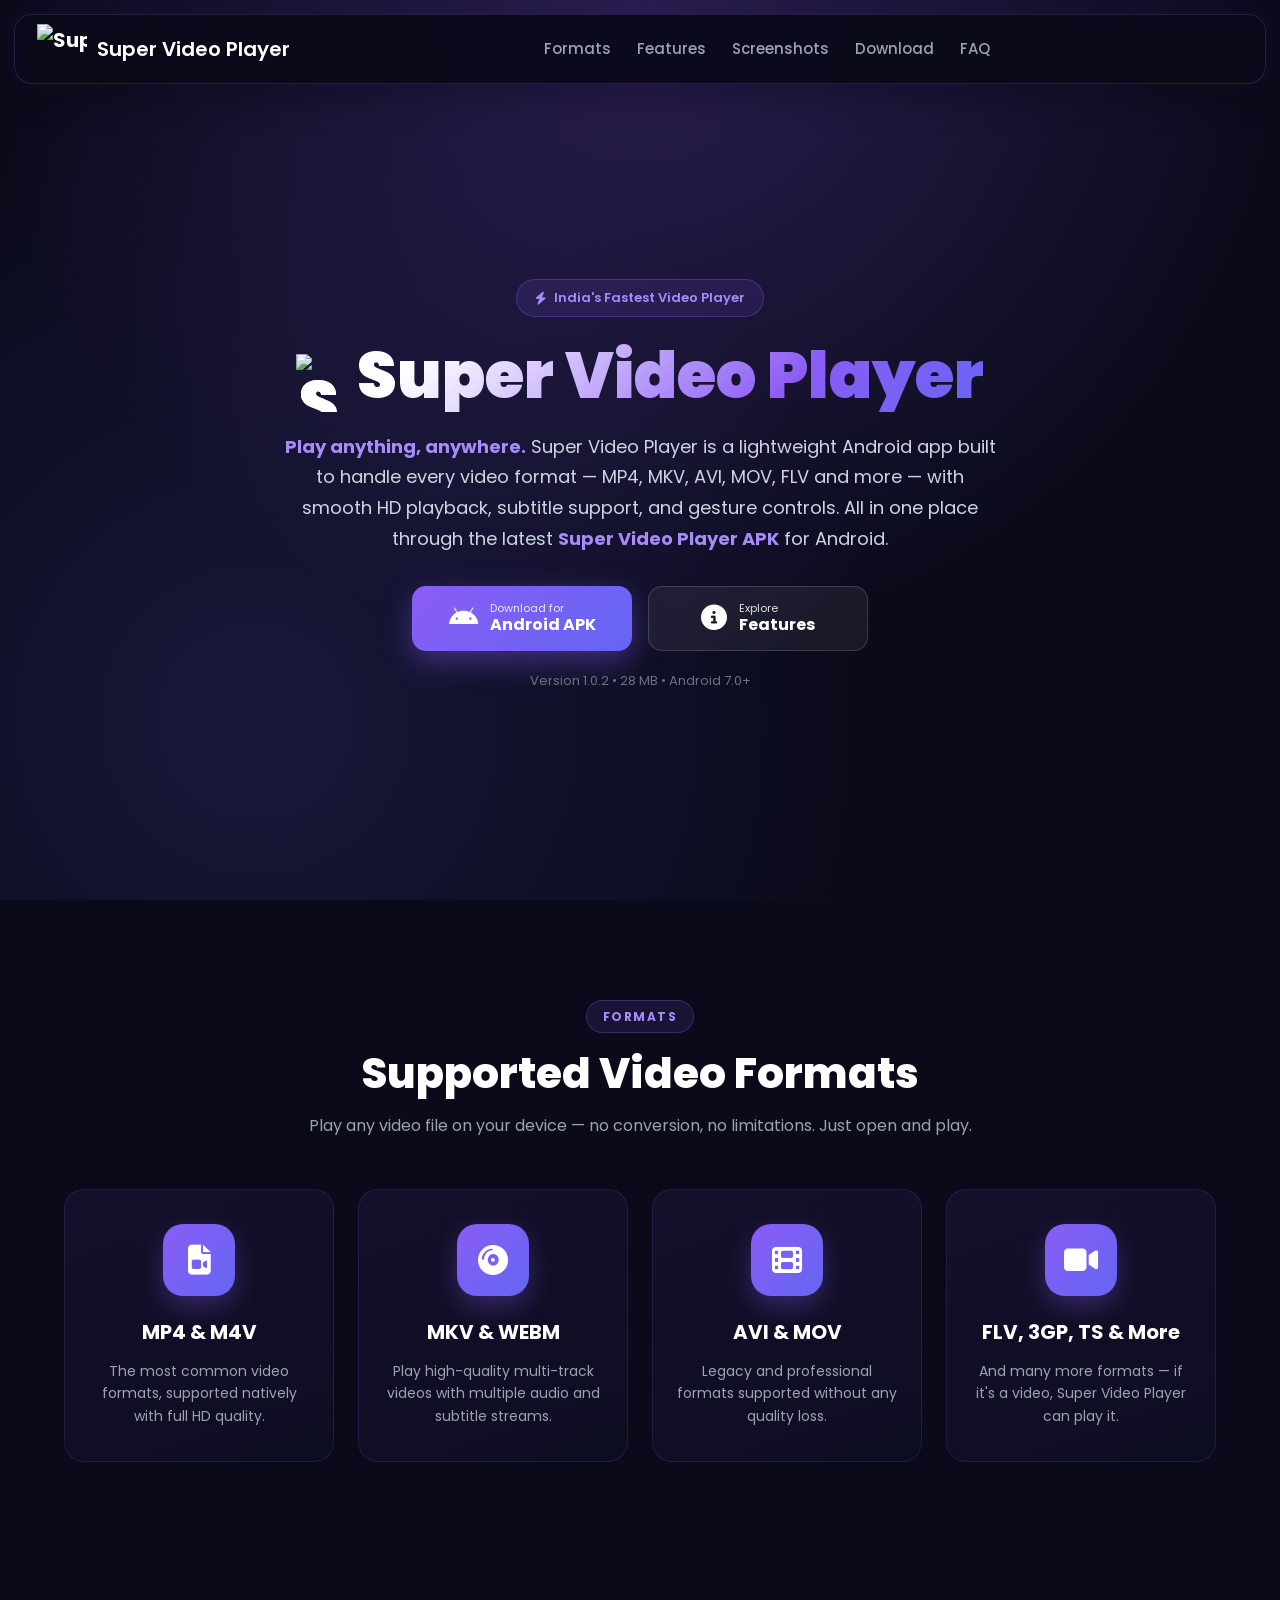
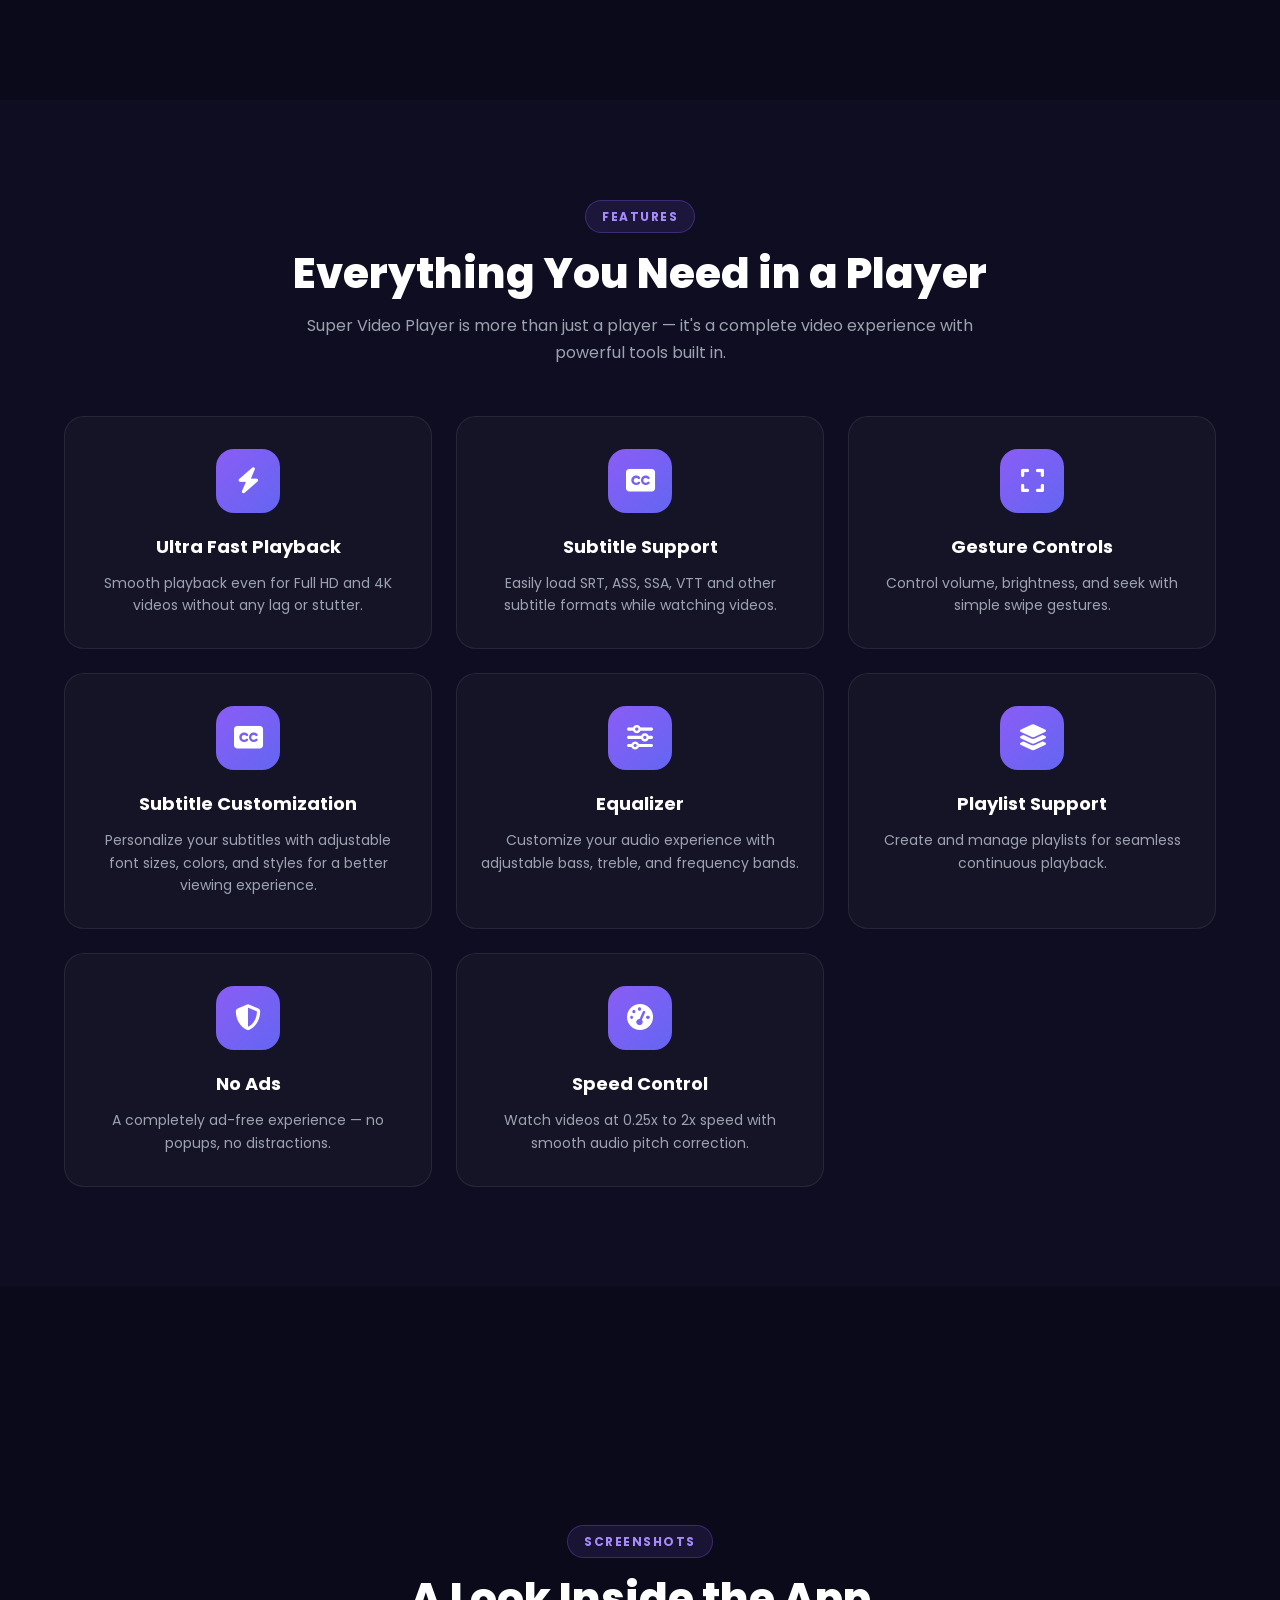
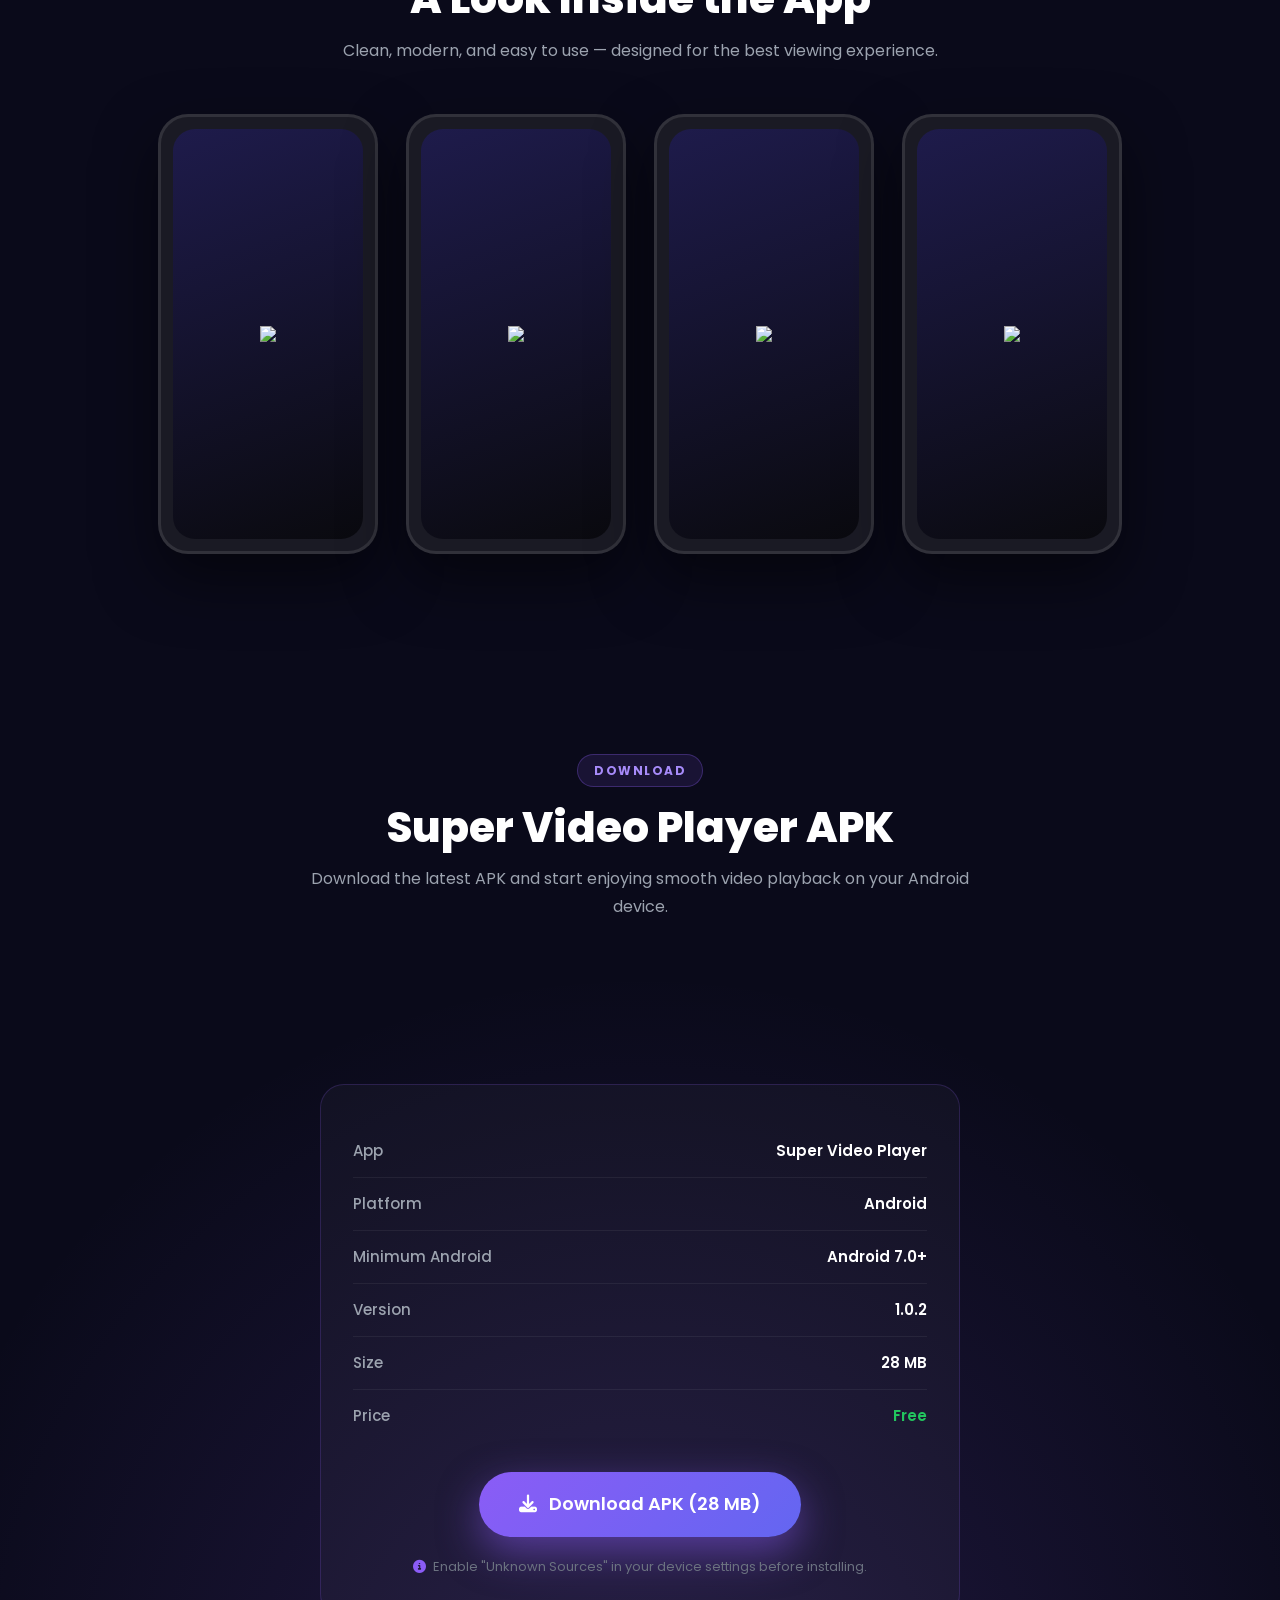
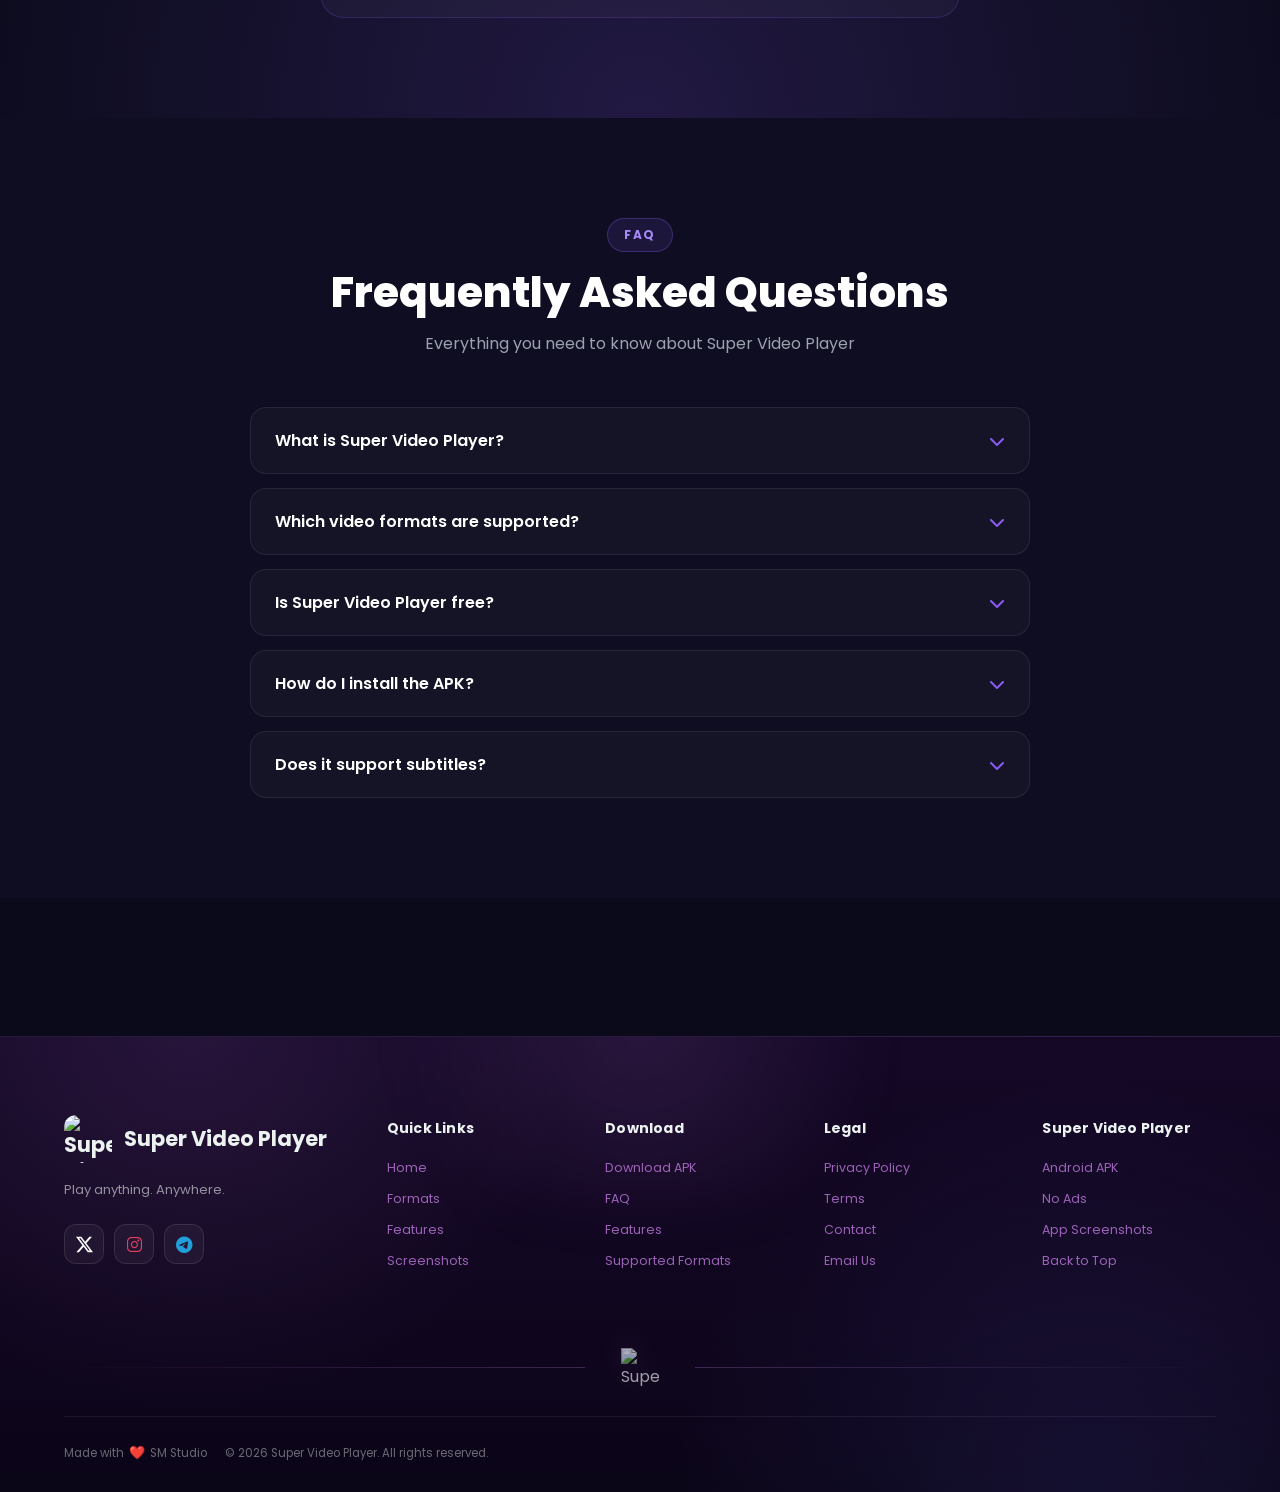
==== index.html @ 54aa573b "Update print statement from 'Hello' to 'Goodbye'" ====
<!DOCTYPE html>
<html lang="en">
<head>

  <meta charset="UTF-8">

  <meta
    name="viewport"
    content="width=device-width, initial-scale=1.0, maximum-scale=5.0"
  >

  <meta name="description" content="Download Super Video Player for Android. A powerful video player for playing videos in multiple formats with smooth playback and a simple modern interface.">
  
<meta name="keywords" content="Super Video Player, Video Player, Video Player for Android, Android Video Player, Video Player APK, Video Player Download, HD Video Player, All Format Video Player, Media Player, Super Video Player APK, SM Studio">
  
  <meta
    name="theme-color"
    content="#0a0a1a"
  >

  <!-- =====================================================
       GOOGLE ADSENSE
  ====================================================== -->

  <script
    async
    src="https://pagead2.googlesyndication.com/pagead/js/adsbygoogle.js?client=ca-pub-2090259959275063"
    crossorigin="anonymous">
  </script>

  <meta
    name="google-adsense-account"
    content="ca-pub-2090259959275063"
  >

  <title>Super Video Player - Video Player for Android | SM Studio</title>

  <!-- Favicon -->
<link rel="icon" type="image/png" sizes="16x16" href="favicon.png">
<link rel="icon" type="image/png" sizes="32x32" href="favicon.png">
<link rel="icon" type="image/png" sizes="48x48" href="favicon.png">
<link rel="icon" type="image/png" sizes="192x192" href="favicon.png">
<link rel="icon" type="image/png" sizes="512x512" href="favicon.png">

<!-- Apple Devices -->
<link rel="apple-touch-icon" sizes="180x180" href="favicon.png">

<!-- Android / PWA -->
<link rel="manifest" href="site.webmanifest">

<!-- Microsoft -->
<meta name="msapplication-TileImage" content="favicon.png">
<meta name="theme-color" content="#0f172a">

<!-- Browser Theme -->
<meta name="theme-color" content="#0f172a">

  <!-- POPPINS -->

  <link
    rel="preconnect"
    href="https://fonts.googleapis.com"
  >

  <link
    rel="preconnect"
    href="https://fonts.gstatic.com"
    crossorigin
  >

  <link
    href="https://fonts.googleapis.com/css2?family=Poppins:wght@400;500;600;700;800;900&display=swap"
    rel="stylesheet"
  >

  <!-- MAIN CSS -->

  <link
    rel="stylesheet"
    href="style.css"
  >

  <!-- FONT AWESOME -->

  <link
    rel="stylesheet"
    href="https://cdnjs.cloudflare.com/ajax/libs/font-awesome/6.4.0/css/all.min.css"
  >

</head>

<body>

<!-- =====================================================
     FLOATING NAVBAR
====================================================== -->

<nav
  class="navbar"
  aria-label="Main Navigation"
>

  <div class="nav-container">

    <a
      href="#"
      class="logo"
      aria-label="Super Video Player Home"
    >

      <img
        src="https://i.ibb.co/m598JHpc/Super-Video-Player-Logo.png"
        width="50"
        height="50"
        alt="Super Video Player Logo"
      >

      <span>Super Video Player</span>

    </a>


    <ul
      class="nav-links"
      id="navLinks"
    >

      <li>
        <a href="#formats">Formats</a>
      </li>

      <li>
        <a href="#features">Features</a>
      </li>

      <li>
        <a href="#screenshots">Screenshots</a>
      </li>

      <li>
        <a href="#apk">Download</a>
      </li>

      <li>
        <a href="#faq">FAQ</a>
      </li>

    </ul>


    <div class="nav-right">

      <button
        class="nav-toggle"
        id="navToggle"
        type="button"
        aria-label="Open menu"
        aria-expanded="false"
        aria-controls="navLinks"
      >

        <i class="fas fa-bars"></i>

      </button>

    </div>

  </div>

</nav>


<!-- =====================================================
     HERO
====================================================== -->

<section class="hero">

  <div class="container hero-content">

    <div class="hero-badge">

      <i class="fas fa-bolt"></i>

      India's Fastest Video Player

    </div>


    <h1>

      <img
        src="https://i.ibb.co/m598JHpc/Super-Video-Player-Logo.png"
        width="45"
        height="45"
        alt="Super Video Player"
      >

      <span>Super Video Player</span>

    </h1>


    <p class="tagline">

      <strong>Play anything, anywhere.</strong>

      Super Video Player is a lightweight Android app built to handle
      every video format — MP4, MKV, AVI, MOV, FLV and more — with
      smooth HD playback, subtitle support, and gesture controls.

      All in one place through the latest
      <strong>Super Video Player APK</strong>
      for Android.

    </p>


    <div class="download-buttons">

      <a
        href="#apk"
        download
        class="btn btn-primary"
      >

        <i class="fab fa-android"></i>

        <div>

          <small>Download for</small>

          <strong>Android APK</strong>

        </div>

      </a>


      <a
        href="#features"
        class="btn btn-secondary"
      >

        <i class="fas fa-info-circle"></i>

        <div>

          <small>Explore</small>

          <strong>Features</strong>

        </div>

      </a>

    </div>


    <p class="version">
      Version 1.0.2 &bull; 28 MB &bull; Android 7.0+
    </p>

  </div>

</section>


<!-- =====================================================
     FORMATS
====================================================== -->

<section
  class="formats"
  id="formats"
>

  <div class="container">

    <div class="section-header">

      <span class="section-tag">
        FORMATS
      </span>

      <h2>
        Supported Video Formats
      </h2>

      <p class="section-subtitle">
        Play any video file on your device — no conversion,
        no limitations. Just open and play.
      </p>

    </div>


    <div class="formats-grid">

      <div class="format-card">

        <div class="format-icon">
          <i class="fas fa-file-video"></i>
        </div>

        <h3>MP4 &amp; M4V</h3>

        <p>
          The most common video formats, supported natively
          with full HD quality.
        </p>

      </div>


      <div class="format-card">

        <div class="format-icon">
          <i class="fas fa-compact-disc"></i>
        </div>

        <h3>MKV &amp; WEBM</h3>

        <p>
          Play high-quality multi-track videos with multiple
          audio and subtitle streams.
        </p>

      </div>


      <div class="format-card">

        <div class="format-icon">
          <i class="fas fa-film"></i>
        </div>

        <h3>AVI &amp; MOV</h3>

        <p>
          Legacy and professional formats supported without
          any quality loss.
        </p>

      </div>


      <div class="format-card">

        <div class="format-icon">
          <i class="fas fa-video"></i>
        </div>

        <h3>FLV, 3GP, TS &amp; More</h3>

        <p>
          And many more formats — if it's a video,
          Super Video Player can play it.
        </p>

      </div>

    </div>

  </div>

</section>


<!-- =====================================================
     ADS - FORMAT
====================================================== -->

<ins
  class="adsbygoogle"
  style="display:block"
  data-ad-client="ca-pub-2090259959275063"
  data-ad-slot="8753710062"
  data-ad-format="auto"
  data-full-width-responsive="true">
</ins>

<script>
  (adsbygoogle = window.adsbygoogle || []).push({});
</script>


<!-- =====================================================
     FEATURES
====================================================== -->

<section
  class="features"
  id="features"
>

  <div class="container">

    <div class="section-header">

      <span class="section-tag">
        FEATURES
      </span>

      <h2>
        Everything You Need in a Player
      </h2>

      <p class="section-subtitle">
        Super Video Player is more than just a player —
        it's a complete video experience with powerful tools built in.
      </p>

    </div>


    <div class="features-grid">

      <div class="feature-card">

        <div class="icon-box">
          <i class="fas fa-bolt"></i>
        </div>

        <h3>Ultra Fast Playback</h3>

        <p>
          Smooth playback even for Full HD and 4K videos
          without any lag or stutter.
        </p>

      </div>


      <div class="feature-card">

        <div class="icon-box">
          <i class="fas fa-closed-captioning"></i>
        </div>

        <h3>Subtitle Support</h3>

        <p>
          Easily load SRT, ASS, SSA, VTT and other subtitle
          formats while watching videos.
        </p>

      </div>


      <div class="feature-card">

        <div class="icon-box">
          <i class="fas fa-expand"></i>
        </div>

        <h3>Gesture Controls</h3>

        <p>
          Control volume, brightness, and seek with simple
          swipe gestures.
        </p>

      </div>


      <div class="feature-card">

  <div class="icon-box">
    <i class="fas fa-closed-captioning"></i>
  </div>

  <h3>Subtitle Customization</h3>

  <p>
    Personalize your subtitles with adjustable font sizes, 
    colors, and styles for a better viewing experience.
  </p>

      </div>


      <div class="feature-card">

  <div class="icon-box">
    <i class="fas fa-sliders-h"></i>
  </div>

  <h3>Equalizer</h3>

  <p>
    Customize your audio experience with adjustable 
    bass, treble, and frequency bands.
  </p>

      </div>


      <div class="feature-card">

        <div class="icon-box">
          <i class="fas fa-layer-group"></i>
        </div>

        <h3>Playlist Support</h3>

        <p>
          Create and manage playlists for seamless
          continuous playback.
        </p>

      </div>


      <div class="feature-card" id="no-ads">

        <div class="icon-box">
          <i class="fas fa-shield-alt"></i>
        </div>

        <h3>No Ads</h3>

        <p>
          A completely ad-free experience —
          no popups, no distractions.
        </p>

      </div>


      <div class="feature-card">

        <div class="icon-box">
          <i class="fas fa-gauge-high"></i>
        </div>

        <h3>Speed Control</h3>

        <p>
          Watch videos at 0.25x to 2x speed with smooth
          audio pitch correction.
        </p>

      </div>

    </div>

  </div>

</section>


<!-- =====================================================
     ADS - FEATURES
====================================================== -->

<ins
  class="adsbygoogle"
  style="display:block"
  data-ad-client="ca-pub-2090259959275063"
  data-ad-slot="8753710062"
  data-ad-format="auto"
  data-full-width-responsive="true">
</ins>

<script>
  (adsbygoogle = window.adsbygoogle || []).push({});
</script>


<!-- =====================================================
     SCREENSHOTS
====================================================== -->

<section
  class="screenshots"
  id="screenshots"
>

  <div class="container">

    <div class="section-header">

      <span class="section-tag">
        SCREENSHOTS
      </span>

      <h2>
        A Look Inside the App
      </h2>

      <p class="section-subtitle">
        Clean, modern, and easy to use —
        designed for the best viewing experience.
      </p>

    </div>


    <div class="screenshot-slider">

      <div class="phone">

        <div class="phone-screen">

          <img src="https://i.ibb.co/GQDCTKsX/IMG-20260929-195745.jpg"/>

        </div>

      </div>


      <div class="phone">

        <div class="phone-screen">

          <img src="https://i.ibb.co/W4CpqBd1/IMG-20260929-210140.jpg"/>

        </div>

      </div>


      <div class="phone">

        <div class="phone-screen">

          <img src="https://i.ibb.co/svpC0tL2/IMG-20260929-210203.jpg"/>

        </div>

      </div>


      <div class="phone">

        <div class="phone-screen">

          <img src="https://i.ibb.co/q3LL5LkQ/IMG-20260929-210221.jpg"/>

        </div>

      </div>

    </div>

  </div>

</section>


<!-- =====================================================
     APK
====================================================== -->

<section
  class="apk-section">

  <div class="container">

    <div class="section-header">

      <span class="section-tag">
        DOWNLOAD
      </span>

      <h2>
        Super Video Player APK
      </h2>

      <p class="section-subtitle">
        Download the latest APK and start enjoying smooth
        video playback on your Android device.
      </p>

    </div>


    <ins
      class="adsbygoogle"
      style="display:block"
      data-ad-format="fluid"
      data-ad-layout-key="-6t+ed+2i-1n-4w"
      data-ad-client="ca-pub-2090259959275063"
      data-ad-slot="4411140371">
    </ins>

    <script>
      (adsbygoogle = window.adsbygoogle || []).push({});
    </script>


    <div class="apk-card" id="apk">

      <div class="apk-info">

        <div class="apk-row">
          <span class="apk-label">App</span>
          <span class="apk-value">Super Video Player</span>
        </div>

        <div class="apk-row">
          <span class="apk-label">Platform</span>
          <span class="apk-value">Android</span>
        </div>

        <div class="apk-row">
          <span class="apk-label">Minimum Android</span>
          <span class="apk-value">Android 7.0+</span>
        </div>

        <div class="apk-row">
          <span class="apk-label">Version</span>
          <span class="apk-value">1.0.2</span>
        </div>

        <div class="apk-row">
          <span class="apk-label">Size</span>
          <span class="apk-value">28 MB</span>
        </div>

        <div class="apk-row">
          <span class="apk-label">Price</span>
          <span class="apk-value apk-free">Free</span>
        </div>

      </div>


      <a
        href="https://github.com/Sapneswar99/sm7-studio/releases/download/v1.0.0/Super.Video.Player.apk"
        download
        class="btn-download"
      >

        <i class="fas fa-download"></i>

        Download APK (28 MB)

      </a>


      <p class="note">

        <i class="fas fa-info-circle"></i>

        Enable "Unknown Sources" in your device settings
        before installing.

      </p>

    </div>

  </div>

</section>


<!-- =====================================================
     FAQ
====================================================== -->

<section
  class="faq"
  id="faq"
>

  <div class="container">

    <div class="section-header">

      <span class="section-tag">
        FAQ
      </span>

      <h2>
        Frequently Asked Questions
      </h2>

      <p class="section-subtitle">
        Everything you need to know about Super Video Player
      </p>

    </div>


    <div class="faq-list">

      <div class="faq-item">

        <button
          class="faq-question"
          type="button"
          aria-expanded="false"
        >

          <span>
            What is Super Video Player?
          </span>

          <i class="fas fa-chevron-down"></i>

        </button>


        <div class="faq-answer">

          <p>
            Super Video Player is a lightweight Android app
            that plays virtually any video format with smooth
            HD playback, subtitle support, gesture controls,
            and no ads.
          </p>

        </div>

      </div>


      <div class="faq-item">

        <button
          class="faq-question"
          type="button"
          aria-expanded="false"
        >

          <span>
            Which video formats are supported?
          </span>

          <i class="fas fa-chevron-down"></i>

        </button>


        <div class="faq-answer">

          <p>
            It supports MP4, MKV, AVI, MOV, FLV, WEBM,
            3GP, TS, M4V, and almost every other common
            video format.
          </p>

        </div>

      </div>


      <div class="faq-item">

        <button
          class="faq-question"
          type="button"
          aria-expanded="false"
        >

          <span>
            Is Super Video Player free?
          </span>

          <i class="fas fa-chevron-down"></i>

        </button>


        <div class="faq-answer">

          <p>
            Yes, Super Video Player is 100% free with no
            hidden charges, no ads, and no in-app purchases.
          </p>

        </div>

      </div>


      <div class="faq-item">

        <button
          class="faq-question"
          type="button"
          aria-expanded="false"
        >

          <span>
            How do I install the APK?
          </span>

          <i class="fas fa-chevron-down"></i>

        </button>


        <div class="faq-answer">

          <p>
            Download the APK file, enable "Unknown Sources"
            in your Android settings, then open the file
            and tap Install.
          </p>

        </div>

      </div>


      <div class="faq-item">

        <button
          class="faq-question"
          type="button"
          aria-expanded="false"
        >

          <span>
            Does it support subtitles?
          </span>

          <i class="fas fa-chevron-down"></i>

        </button>


        <div class="faq-answer">

          <p>
            Yes, the player supports SRT, ASS, SSA, VTT,
            and other subtitle formats. You can also
            auto-load subtitles from the same folder as
            the video.
          </p>

        </div>

      </div>

    </div>

  </div>

</section>


<!-- =====================================================
     ADS - FAQ
====================================================== -->

<ins
  class="adsbygoogle"
  style="display:block"
  data-ad-format="autorelaxed"
  data-ad-client="ca-pub-2090259959275063"
  data-ad-slot="5472940602">
</ins>

<script>
  (adsbygoogle = window.adsbygoogle || []).push({});
</script>


<!-- =====================================================
     FOOTER
====================================================== -->

<footer class="custom-footer">

  <div class="container custom-footer-container">

    <!-- FOOTER TOP -->

    <div class="custom-footer-top">


      <!-- BRAND -->

      <div class="custom-footer-brand">

        <a
          href="#"
          class="custom-footer-brand-name"
          aria-label="Super Video Player Home"
        >

          <img
            src="https://i.ibb.co/m598JHpc/Super-Video-Player-Logo.png"
            width="50"
            height="50"
            alt="Super Video Player Logo"
          >

          <span>
            Super Video Player
          </span>

        </a>


        <p class="custom-footer-slogan">
          Play anything. Anywhere.
        </p>


        <!-- SOCIAL -->

        <ul class="custom-footer-social">

          <!-- X -->

          <li>

            <a
              href="https://x.com/SapneswarM7"
              aria-label="X"
              class="footer-social-link"
            >

              <svg
                width="17"
                height="17"
                viewBox="0 0 24 24"
                xmlns="http://www.w3.org/2000/svg"
                aria-hidden="true"
              >

                <path
                  d="M18.901 1.153h3.68l-8.04 9.19L24 22.846h-7.406l-5.8-7.584-6.638 7.584H.474l8.6-9.83L0 1.154h7.594l5.243 6.932ZM17.61 20.644h2.039L6.486 3.24H4.298Z"
                />

              </svg>

            </a>

          </li>


          <!-- INSTAGRAM -->

          <li>

            <a
              href="https://www.instagram.com/sm__studio7?stkn=c28xNGxld2Jhdmhs"
              aria-label="Instagram"
              class="footer-social-link"
            >

              <i class="fab fa-instagram"></i>

            </a>

          </li>


          <!-- TELEGRAM -->

          <li>

            <a
              href="https://t.me/sm_studio7"
              aria-label="Telegram"
              class="footer-social-link"
            >

              <i class="fab fa-telegram-plane"></i>

            </a>

          </li>

        </ul>

      </div>


      <!-- QUICK LINKS -->

      <div class="custom-footer-column">

        <h3>
          Quick Links
        </h3>

        <a href="#">
          Home
        </a>

        <a href="#formats">
          Formats
        </a>

        <a href="#features">
          Features
        </a>

        <a href="#screenshots">
          Screenshots
        </a>

      </div>


      <!-- DOWNLOAD -->

      <div class="custom-footer-column">

        <h3>
          Download
        </h3>

        <a href="#apk">
          Download APK
        </a>

        <a href="#faq">
          FAQ
        </a>

        <a href="#features">
          Features
        </a>

        <a href="#formats">
          Supported Formats
        </a>

      </div>


      <!-- LEGAL -->

      <div class="custom-footer-column">

        <h3>
          Legal
        </h3>

        <a href="privacy-policy.html">
          Privacy Policy
        </a>

        <a href="terms.html">
          Terms
        </a>

        <a href="contact.html">
          Contact
        </a>

        <a href="mailto:support@sm7-studio.online">
          Email Us
        </a>

      </div>


      <!-- SUPER VIDEO PLAYER -->

      <div class="custom-footer-column">

        <h3>
          Super Video Player
        </h3>

        <a href="#apk">
          Android APK
        </a>

        <a href="#no-ads">
          No Ads
        </a>

        <a href="#screenshots">
          App Screenshots
        </a>

        <a href="#">
          Back to Top
        </a>

      </div>

    </div>


    <!-- FOOTER DIVIDER -->

    <div class="custom-footer-middle">

      <div class="custom-footer-line"></div>

      <div class="custom-footer-middle-logo">

        <img
          src="https://i.ibb.co/m598JHpc/Super-Video-Player-Logo.png"
          width="48"
          height="48"
          alt="Super Video Player"
        >

      </div>

      <div class="custom-footer-line"></div>

    </div>


    <!-- COPYRIGHT -->

    <div class="custom-footer-bottom">

      <p class="custom-footer-credit">
        Made with
        <span aria-hidden="true">❤️</span>
        SM Studio
      </p>
      
      <p class="custom-footer-copyright">
        © 2026 Super Video Player. All rights reserved.
      </p>

    </div>

  </div>

</footer>


<!-- =====================================================
     JAVASCRIPT
====================================================== -->

<script src="script.js"></script>

</body>
</html>
---- style.css ----
/* ============================================
   SUPER VIDEO PLAYER
   FULL REPLACEMENT STYLESHEET
   ============================================ */

@import url('https://fonts.googleapis.com/css2?family=Poppins:wght@400;500;600;700;800;900&display=swap');

/* ============================================
   RESET / BASE
   ============================================ */

* {
  margin: 0;
  padding: 0;
  box-sizing: border-box;
  font-family: 'Poppins', 'Segoe UI', Tahoma, Geneva, Verdana, sans-serif;
  -webkit-tap-highlight-color: transparent;
}

html {
  scroll-behavior: smooth;
  -webkit-text-size-adjust: 100%;
  overflow-x: hidden;
  scroll-padding-top: 120px;
}

body {
  width: 100%;
  min-height: 100vh;
  position: relative;
  overflow-x: hidden;
  background: #0a0a1a;
  color: #e5e7eb;
  line-height: 1.6;
}

body.menu-open {
  overflow: hidden;
}

img,
svg {
  display: block;
  max-width: 100%;
  height: auto;
}

a {
  color: inherit;
  text-decoration: none;
}

button {
  font-family: inherit;
}

/* ============================================
   UNIVERSAL CONTAINER
   ============================================ */

.container {
  width: 100%;
  max-width: 1200px;
  margin: 0 auto;
  padding: 0 24px;
}

/* ============================================
   FLOATING FIXED NAVBAR
   ALWAYS VISIBLE
   ============================================ */

.navbar {
  position: fixed !important;
  top: 14px;
  left: 50%;
  width: calc(100% - 28px);
  max-width: 1400px;
  transform: translateX(-50%);
  z-index: 99999;
  display: block;
  visibility: visible !important;
  opacity: 1 !important;
  background: rgba(10, 10, 26, 0.94);
  backdrop-filter: blur(18px);
  -webkit-backdrop-filter: blur(18px);
  border: 1px solid rgba(139, 92, 246, 0.22);
  border-radius: 18px;
  box-shadow:
    0 10px 35px rgba(0, 0, 0, 0.35),
    0 0 25px rgba(139, 92, 246, 0.08);
  transition:
    background 0.3s ease,
    border-color 0.3s ease,
    box-shadow 0.3s ease;
}

.navbar.scrolled {
  background: rgba(5, 5, 15, 0.97);
  border-color: rgba(139, 92, 246, 0.35);
  box-shadow:
    0 12px 40px rgba(0, 0, 0, 0.5),
    0 0 30px rgba(139, 92, 246, 0.12);
}

/* ============================================
   NAV CONTAINER
   ============================================ */

.nav-container {
  width: 100%;
  max-width: 1400px;
  min-height: 68px;
  margin: 0 auto;
  padding: 8px 22px;
  display: flex;
  align-items: center;
  justify-content: space-between;
  gap: 20px;
}

/* ============================================
   LOGO
   ============================================ */

.logo {
  display: flex;
  align-items: center;
  gap: 10px;
  color: #fff;
  font-size: 20px;
  font-weight: 700;
  white-space: nowrap;
  flex-shrink: 0;
}

.logo img {
  width: 50px;
  height: 50px;
  object-fit: contain;
  flex-shrink: 0;
}

.logo span {
  font-family: 'Poppins', 'Segoe UI', sans-serif;
  font-weight: 600;
}

/* ============================================
   NAV LINKS - DESKTOP
   ============================================ */

.nav-links {
  display: flex;
  align-items: center;
  list-style: none;
  gap: 26px;
  margin: 0;
  padding: 0;
}

.nav-links a {
  position: relative;
  display: block;
  padding: 4px 0;
  color: #9ca3af;
  font-size: 15px;
  font-weight: 500;
  transition: color 0.3s ease;
}

.nav-links a:hover {
  color: #8b5cf6;
}

.nav-links a::after {
  content: '';
  position: absolute;
  left: 0;
  bottom: 0;
  width: 0;
  height: 2px;
  background: #8b5cf6;
  border-radius: 10px;
  transition: width 0.3s ease;
}

.nav-links a:hover::after {
  width: 100%;
}

/* ============================================
   NAV RIGHT
   ============================================ */

.nav-right {
  display: flex;
  align-items: center;
  gap: 12px;
  flex-shrink: 0;
}

/* ============================================
   MENU BUTTON
   ============================================ */

.nav-toggle {
  display: none;
  width: 44px;
  height: 44px;
  padding: 6px;
  align-items: center;
  justify-content: center;
  background: transparent;
  border: none;
  border-radius: 8px;
  color: #fff;
  font-size: 22px;
  cursor: pointer;
  flex-shrink: 0;
  transition:
    background 0.3s ease,
    color 0.3s ease;
}

.nav-toggle:hover {
  background: rgba(255, 255, 255, 0.08);
}

.nav-toggle:focus-visible {
  outline: 2px solid #8b5cf6;
  outline-offset: 3px;
}

/* ============================================
   HERO
   ============================================ */

.hero {
  position: relative;
  width: 100%;
  min-height: 100vh;
  display: flex;
  align-items: center;
  justify-content: center;
  padding: 150px 0 80px;
  background:
    radial-gradient(
      circle at 50% 0%,
      rgba(139, 92, 246, 0.25),
      transparent 60%
    ),
    radial-gradient(
      circle at 20% 80%,
      rgba(99, 102, 241, 0.15),
      transparent 50%
    );
}

.hero-content {
  max-width: 780px;
  text-align: center;
  animation: fadeIn 0.8s ease;
}

@keyframes fadeIn {
  from {
    opacity: 0;
    transform: translateY(20px);
  }

  to {
    opacity: 1;
    transform: translateY(0);
  }
}

/* ============================================
   HERO BADGE
   ============================================ */

.hero-badge {
  display: inline-flex;
  align-items: center;
  justify-content: center;
  gap: 8px;
  margin-bottom: 24px;
  padding: 8px 18px;
  background: rgba(139, 92, 246, 0.12);
  border: 1px solid rgba(139, 92, 246, 0.3);
  border-radius: 50px;
  color: #a78bfa;
  font-size: 13px;
  font-weight: 600;
}

.hero-badge i {
  color: #a78bfa;
}

/* ============================================
   HERO TITLE
   ============================================ */

.hero h1 {
  display: flex;
  align-items: center;
  justify-content: center;
  flex-wrap: wrap;
  gap: 16px;
  margin-bottom: 20px;
  color: #fff;
  font-size: clamp(32px, 6.5vw, 64px);
  font-weight: 900;
  line-height: 1.1;
  text-align: center;
  word-break: break-word;
  background:
    linear-gradient(
      135deg,
      #ffffff 20%,
      #8b5cf6 70%,
      #6366f1
    );
  -webkit-background-clip: text;
  -webkit-text-fill-color: transparent;
  background-clip: text;
}

.hero h1 img {
  width: 45px;
  height: 45px;
  object-fit: contain;
  flex-shrink: 0;
  -webkit-text-fill-color: initial;
}

.hero h1 span {
  font-family: 'Poppins', 'Segoe UI', sans-serif;
}

/* ============================================
   HERO ICON
   ============================================ */

.hero-icon {
  color: #8b5cf6;
  font-size: 0.85em;
  -webkit-text-fill-color: #8b5cf6;
  animation: pulse 2.5s ease-in-out infinite;
}

@keyframes pulse {
  0%,
  100% {
    transform: scale(1);
  }

  50% {
    transform: scale(1.08);
  }
}

/* ============================================
   TAGLINE
   ============================================ */

.tagline {
  margin-bottom: 32px;
  padding: 0 10px;
  color: #cbd5e1;
  font-size: clamp(15px, 2.2vw, 18px);
  line-height: 1.7;
}

.tagline strong {
  color: #a78bfa;
  font-weight: 700;
}

/* ============================================
   HERO STATS
   ============================================ */

.hero-stats {
  display: flex;
  align-items: center;
  justify-content: center;
  flex-wrap: wrap;
  gap: 30px;
  margin-bottom: 40px;
}

.stat {
  display: flex;
  align-items: center;
  gap: 10px;
  color: #9ca3af;
  font-size: 14px;
}

.stat i {
  color: #8b5cf6;
  font-size: 18px;
}

.stat strong {
  color: #fff;
  font-size: 16px;
}

/* ============================================
   BUTTONS
   ============================================ */

.download-buttons {
  display: flex;
  justify-content: center;
  flex-wrap: wrap;
  gap: 16px;
  margin-bottom: 20px;
}

.btn {
  display: flex;
  align-items: center;
  justify-content: center;
  gap: 12px;
  min-width: 220px;
  padding: 15px 28px;
  border: none;
  border-radius: 14px;
  color: #fff;
  cursor: pointer;
  box-sizing: border-box;
  transition:
    transform 0.3s ease,
    box-shadow 0.3s ease,
    background 0.3s ease;
}

.btn i {
  font-size: 26px;
  flex-shrink: 0;
}

.btn div {
  display: flex;
  flex-direction: column;
  text-align: left;
  line-height: 1.2;
}

.btn small {
  font-size: 11px;
  opacity: 0.85;
}

.btn strong {
  font-size: 16px;
}

/* ============================================
   PRIMARY BUTTON
   ============================================ */

.btn-primary {
  background:
    linear-gradient(
      135deg,
      #8b5cf6,
      #6366f1
    );
  box-shadow:
    0 10px 30px rgba(139, 92, 246, 0.4);
}

.btn-primary:hover {
  transform: translateY(-4px);
  box-shadow:
    0 15px 40px rgba(139, 92, 246, 0.6);
}

/* ============================================
   SECONDARY BUTTON
   ============================================ */

.btn-secondary {
  background: rgba(255, 255, 255, 0.06);
  border:
    1px solid rgba(255, 255, 255, 0.15);
}

.btn-secondary:hover {
  background: rgba(255, 255, 255, 0.12);
  transform: translateY(-4px);
}

/* ============================================
   VERSION
   ============================================ */

.version {
  margin-top: 16px;
  color: #6b7280;
  font-size: 13px;
}

/* ============================================
   SECTION HEADERS
   ============================================ */

.section-header {
  margin-bottom: 50px;
  text-align: center;
}

.section-tag {
  display: inline-block;
  margin-bottom: 16px;
  padding: 6px 16px;
  background: rgba(139, 92, 246, 0.12);
  border:
    1px solid rgba(139, 92, 246, 0.3);
  border-radius: 50px;
  color: #a78bfa;
  font-size: 12px;
  font-weight: 700;
  letter-spacing: 1.5px;
}

h2 {
  margin-bottom: 12px;
  color: #fff;
  font-size: clamp(26px, 4vw, 42px);
  font-weight: 800;
  line-height: 1.2;
  text-align: center;
  word-break: break-word;
}

.section-subtitle {
  max-width: 720px;
  margin: 0 auto;
  padding: 0 10px;
  color: #9ca3af;
  font-size: clamp(14px, 2vw, 16px);
  line-height: 1.7;
  text-align: center;
}

/* ============================================
   FORMATS
   ============================================ */

.formats {
  width: 100%;
  padding:
    clamp(60px, 8vw, 100px) 0;
}

.formats-grid {
  display: grid;
  grid-template-columns:
    repeat(
      auto-fit,
      minmax(min(100%, 260px), 1fr)
    );
  gap: 24px;
  width: 100%;
}

.format-card {
  padding: 34px 24px;
  background:
    linear-gradient(
      160deg,
      rgba(139, 92, 246, 0.08),
      rgba(99, 102, 241, 0.04)
    );
  border:
    1px solid rgba(139, 92, 246, 0.15);
  border-radius: 20px;
  text-align: center;
  transition:
    transform 0.4s ease,
    border-color 0.4s ease,
    box-shadow 0.4s ease;
}

.format-card:hover {
  transform: translateY(-8px);
  border-color:
    rgba(139, 92, 246, 0.5);
  box-shadow:
    0 20px 40px rgba(139, 92, 246, 0.2);
}

.format-icon {
  width: 72px;
  height: 72px;
  display: flex;
  align-items: center;
  justify-content: center;
  margin: 0 auto 20px;
  background:
    linear-gradient(
      135deg,
      #8b5cf6,
      #6366f1
    );
  border-radius: 20px;
  color: #fff;
  font-size: 30px;
  box-shadow:
    0 10px 25px rgba(139, 92, 246, 0.3);
}

.format-card h3 {
  margin-bottom: 12px;
  color: #fff;
  font-size: 20px;
}

.format-card p {
  color: #9ca3af;
  font-size: 14px;
  line-height: 1.6;
}

/* ============================================
   FEATURES
   ============================================ */

.features {
  width: 100%;
  padding:
    clamp(60px, 8vw, 100px) 0;
  background:
    rgba(139, 92, 246, 0.03);
}

.features-grid {
  display: grid;
  grid-template-columns:
    repeat(
      auto-fit,
      minmax(min(100%, 280px), 1fr)
    );
  gap: 24px;
  width: 100%;
}

.feature-card {
  padding: 32px 24px;
  background:
    rgba(255, 255, 255, 0.03);
  border:
    1px solid rgba(255, 255, 255, 0.08);
  border-radius: 20px;
  text-align: center;
  transition:
    transform 0.4s ease,
    border-color 0.4s ease,
    box-shadow 0.4s ease;
}

.feature-card:hover {
  transform: translateY(-8px);
  border-color:
    rgba(139, 92, 246, 0.4);
  box-shadow:
    0 20px 40px rgba(139, 92, 246, 0.15);
}

.icon-box {
  width: 64px;
  height: 64px;
  display: flex;
  align-items: center;
  justify-content: center;
  margin: 0 auto 20px;
  background:
    linear-gradient(
      135deg,
      #8b5cf6,
      #6366f1
    );
  border-radius: 18px;
  color: #fff;
  font-size: 26px;
  flex-shrink: 0;
}

.feature-card h3 {
  margin-bottom: 10px;
  color: #fff;
  font-size: 18px;
  word-break: break-word;
}

.feature-card p {
  color: #9ca3af;
  font-size: 14px;
  line-height: 1.6;
}

/* ============================================
   ADS
   ============================================ */

.adsbygoogle {
  display: block;
  width: 100%;
  max-width: 1200px;
  min-height: 90px;
  margin: 24px auto;
  padding: 0 24px;
  box-sizing: border-box;
}

/* ============================================
   SCREENSHOTS
   ============================================ */

.screenshots {
  width: 100%;
  padding:
    clamp(60px, 8vw, 100px) 0;
  overflow: hidden;
}

.screenshot-slider {
  display: flex;
  justify-content: center;
  flex-wrap: wrap;
  gap: 28px;
  width: 100%;
  margin-top: 20px;
}

.phone {
  width: 220px;
  height: 440px;
  padding: 12px;
  background: #1a1a24;
  border:
    3px solid rgba(255, 255, 255, 0.1);
  border-radius: 30px;
  box-shadow:
    0 25px 60px rgba(0, 0, 0, 0.5);
  flex-shrink: 0;
  transition:
    transform 0.4s ease;
}

.phone:hover {
  transform:
    translateY(-10px)
    scale(1.03);
}

.phone-screen {
  width: 100%;
  height: 100%;
  display: flex;
  flex-direction: column;
  align-items: center;
  justify-content: center;
  gap: 15px;
  background:
    linear-gradient(
      160deg,
      #1e1b4b,
      #0a0a0f
    );
  border-radius: 22px;
  color: #8b5cf6;
}

.phone-screen i {
  font-size: 50px;
}

.phone-screen p {
  color: #9ca3af;
  font-size: 14px;
  font-weight: 500;
}

/* ============================================
   APK SECTION
   ============================================ */

.apk-section {
  width: 100%;
  padding:
    clamp(60px, 8vw, 100px) 0;
  background:
    radial-gradient(
      circle at 50% 100%,
      rgba(139, 92, 246, 0.18),
      transparent 60%
    );
}

.apk-card {
  max-width: 640px;
  margin: 0 auto;
  padding: 40px 32px;
  background:
    rgba(255, 255, 255, 0.03);
  border:
    1px solid rgba(139, 92, 246, 0.2);
  border-radius: 24px;
  text-align: center;
}

.apk-info {
  margin-bottom: 30px;
}

.apk-row {
  display: flex;
  align-items: center;
  justify-content: space-between;
  gap: 20px;
  padding: 14px 0;
  border-bottom:
    1px solid rgba(255, 255, 255, 0.06);
  font-size: 15px;
}

.apk-row:last-child {
  border-bottom: none;
}

.apk-label {
  color: #9ca3af;
  font-weight: 500;
}

.apk-value {
  color: #fff;
  font-weight: 600;
  text-align: right;
}

.apk-free {
  color: #22c55e;
}

/* ============================================
   DOWNLOAD BUTTON
   ============================================ */

.btn-download {
  display: inline-flex;
  align-items: center;
  justify-content: center;
  gap: 12px;
  max-width: 100%;
  padding: 18px 40px;
  background:
    linear-gradient(
      135deg,
      #8b5cf6,
      #6366f1
    );
  border-radius: 50px;
  color: #fff;
  font-size: clamp(15px, 2.2vw, 18px);
  font-weight: 600;
  box-shadow:
    0 15px 40px rgba(139, 92, 246, 0.5);
  cursor: pointer;
  transition:
    transform 0.3s ease,
    box-shadow 0.3s ease;
}

.btn-download:hover {
  transform:
    translateY(-4px)
    scale(1.03);
  box-shadow:
    0 20px 50px rgba(139, 92, 246, 0.7);
}

.note {
  margin-top: 20px;
  padding: 0 16px;
  color: #6b7280;
  font-size: 13px;
}

.note i {
  margin-right: 4px;
  color: #8b5cf6;
}

/* ============================================
   FAQ
   ============================================ */

.faq {
  width: 100%;
  padding:
    clamp(60px, 8vw, 100px) 0;
  background:
    rgba(139, 92, 246, 0.03);
}

.faq-list {
  max-width: 780px;
  margin: 0 auto;
  display: flex;
  flex-direction: column;
  gap: 14px;
}

.faq-item {
  overflow: hidden;
  background:
    rgba(255, 255, 255, 0.03);
  border:
    1px solid rgba(255, 255, 255, 0.08);
  border-radius: 16px;
  transition:
    border-color 0.3s ease,
    background 0.3s ease;
}

.faq-item.active {
  background:
    rgba(139, 92, 246, 0.05);
  border-color:
    rgba(139, 92, 246, 0.5);
}

.faq-question {
  width: 100%;
  display: flex;
  align-items: center;
  justify-content: space-between;
  gap: 16px;
  padding: 20px 24px;
  background: transparent;
  border: none;
  color: #fff;
  font-size: 16px;
  font-weight: 600;
  text-align: left;
  cursor: pointer;
  transition: color 0.3s ease;
}

.faq-question:hover {
  color: #a78bfa;
}

.faq-question:focus-visible {
  outline: 2px solid #8b5cf6;
  outline-offset: -2px;
}

.faq-question i {
  color: #8b5cf6;
  flex-shrink: 0;
  transition:
    transform 0.3s ease;
}

.faq-item.active .faq-question i {
  transform: rotate(180deg);
}

.faq-answer {
  max-height: 0;
  overflow: hidden;
  transition:
    max-height 0.4s ease;
}

.faq-answer p {
  padding: 0 24px 22px;
  color: #9ca3af;
  font-size: 15px;
  line-height: 1.7;
}

.faq-item.active .faq-answer {
  max-height: 500px;
}

/* ============================================
   CUSTOM FOOTER
   ============================================ */

.custom-footer {
  --off-white: #ebf2f0;
  --lilac-dream: #d285f2;
  --midnight-plum: #140826;

  position: relative;
  width: 100%;
  margin-top: 0;
  padding: 78px 0 0;

  background:
    radial-gradient(
      circle at 15% 0%,
      rgba(210, 133, 242, 0.10),
      transparent 32%
    ),
    radial-gradient(
      circle at 85% 100%,
      rgba(78, 84, 191, 0.14),
      transparent 35%
    ),
    linear-gradient(
      180deg,
      #140826 0%,
      #10061f 55%,
      #0b0518 100%
    );

  border-top:
    1px solid rgba(210, 133, 242, 0.16);

  overflow: hidden;
  text-align: left;
}

.custom-footer::before {
  content: '';

  position: absolute;
  top: -180px;
  left: 50%;

  width: 600px;
  height: 350px;

  transform: translateX(-50%);

  background:
    radial-gradient(
      circle,
      rgba(210, 133, 242, 0.12),
      transparent 70%
    );

  filter: blur(30px);

  pointer-events: none;
}

.custom-footer-container {
  position: relative;
  z-index: 2;

  width: 100%;
  max-width: 1200px;

  margin: 0 auto;
  padding: 0 24px;
}

/* ============================================
   FOOTER TOP
   ============================================ */

.custom-footer-top {
  display: grid;

  grid-template-columns:
    minmax(260px, 1.6fr)
    repeat(4, minmax(130px, 1fr));

  gap: 45px;

  padding-bottom: 58px;
}

/* ============================================
   FOOTER BRAND
   ============================================ */

.custom-footer-brand {
  display: flex;
  flex-direction: column;
  align-items: flex-start;

  max-width: 330px;
}

.custom-footer-brand-name {
  display: inline-flex;
  align-items: center;

  gap: 12px;

  color: var(--off-white);

  font-size: 21px;
  font-weight: 700;

  line-height: 1.3;
}

.custom-footer-brand-name img {
  width: 48px;
  height: 48px;

  object-fit: contain;

  flex-shrink: 0;

  border-radius: 12px;
}

.custom-footer-brand-name span {
  font-family:
    'Poppins',
    'Segoe UI',
    sans-serif;

  font-weight: 700;
}

.custom-footer-slogan {
  max-width: 290px;

  margin-top: 15px;

  color: rgba(235, 242, 240, 0.58);

  font-size: 13px;

  line-height: 1.8;
}

/* ============================================
   FOOTER SOCIAL ICONS
   X + INSTAGRAM + TELEGRAM ONLY
   NO DOTS / NO BULLETS
   ============================================ */

.custom-footer-social {
  display: flex !important;

  align-items: center;
  justify-content: flex-start;

  flex-wrap: wrap;

  gap: 10px;

  margin: 23px 0 0 !important;
  padding: 0 !important;

  list-style: none !important;
}

.custom-footer-social li {
  display: block !important;

  width: auto;
  height: auto;

  margin: 0 !important;
  padding: 0 !important;

  list-style: none !important;
}

.custom-footer-social li::before,
.custom-footer-social li::after {
  content: none !important;
  display: none !important;
}

.custom-footer-social li::marker {
  content: '' !important;
  display: none !important;
}

.custom-footer-social a {
  width: 40px;
  height: 40px;

  display: flex;

  align-items: center;
  justify-content: center;

  background:
    rgba(255, 255, 255, 0.045);

  border:
    1px solid rgba(255, 255, 255, 0.10);

  border-radius: 12px;

  font-size: 17px;

  text-decoration: none;

  transition:
    transform 0.3s ease,
    background 0.3s ease,
    border-color 0.3s ease,
    box-shadow 0.3s ease;
}

/* X ORIGINAL COLOR */

.custom-footer-social li:nth-child(1) a {
  color: #ffffff;
}

/* INSTAGRAM ORIGINAL STYLE COLOR */

.custom-footer-social li:nth-child(2) a {
  color: #e4405f;
}

/* TELEGRAM ORIGINAL COLOR */

.custom-footer-social li:nth-child(3) a {
  color: #229ed9;
}

.custom-footer-social svg {
  width: 17px;
  height: 17px;

  display: block;

  max-width: none;

  fill: currentColor;
}

.custom-footer-social i {
  font-size: 17px;
  line-height: 1;
}

/* SOCIAL HOVER */

.custom-footer-social li:nth-child(1) a:hover {
  transform: translateY(-4px);

  background: rgba(255, 255, 255, 0.10);

  border-color: rgba(255, 255, 255, 0.25);

  color: #ffffff;

  box-shadow:
    0 10px 25px rgba(255, 255, 255, 0.08);
}

.custom-footer-social li:nth-child(2) a:hover {
  transform: translateY(-4px);

  background: rgba(228, 64, 95, 0.12);

  border-color: rgba(228, 64, 95, 0.35);

  color: #e4405f;

  box-shadow:
    0 10px 25px rgba(228, 64, 95, 0.12);
}

.custom-footer-social li:nth-child(3) a:hover {
  transform: translateY(-4px);

  background: rgba(34, 158, 217, 0.12);

  border-color: rgba(34, 158, 217, 0.35);

  color: #229ed9;

  box-shadow:
    0 10px 25px rgba(34, 158, 217, 0.12);
}

/* ============================================
   FOOTER COLUMNS
   ============================================ */

.custom-footer-column {
  display: flex;

  flex-direction: column;

  align-items: flex-start;
}

.custom-footer-column h3 {
  margin: 2px 0 19px;

  color: var(--off-white);

  font-size: 14px;
  font-weight: 700;

  letter-spacing: 0.2px;
}

.custom-footer-column a {
  position: relative;

  display: inline-block;

  width: fit-content;

  margin-bottom: 11px;

  color:
    rgba(210, 133, 242, 0.72);

  font-size: 12.5px;
  font-weight: 400;

  line-height: 1.6;

  transition:
    color 0.25s ease,
    transform 0.25s ease;
}

.custom-footer-column a::after {
  content: '';

  position: absolute;

  left: 0;
  bottom: -2px;

  width: 0;
  height: 1px;

  background:
    var(--lilac-dream);

  transition:
    width 0.25s ease;
}

.custom-footer-column a:hover {
  color: var(--off-white);

  transform: translateX(3px);
}

.custom-footer-column a:hover::after {
  width: 100%;
}

/* ============================================
   FOOTER MIDDLE DIVIDER
   ============================================ */

.custom-footer-middle {
  width: 100%;

  display: flex;

  align-items: center;
  justify-content: center;

  gap: 18px;

  padding: 8px 0 30px;
}

.custom-footer-middle::before,
.custom-footer-middle::after {
  content: '';

  flex: 1;

  height: 1px;

  background:
    linear-gradient(
      90deg,
      transparent,
      rgba(210, 133, 242, 0.25)
    );
}

.custom-footer-middle::after {
  background:
    linear-gradient(
      90deg,
      rgba(210, 133, 242, 0.25),
      transparent
    );
}

.custom-footer-middle-logo {
  width: 38px;
  height: 38px;

  display: flex;

  align-items: center;
  justify-content: center;

  flex-shrink: 0;
}

.custom-footer-middle-logo img {
  width: 38px;
  height: 38px;

  object-fit: contain;

  opacity: 0.68;

  filter:
    drop-shadow(
      0 0 12px rgba(210, 133, 242, 0.18)
    );
}

/* ============================================
   FOOTER BOTTOM
   ============================================ */

.custom-footer-bottom {
  position: relative;

  display: flex;

  align-items: center;

  justify-content: space-between;

  gap: 18px;

  flex-wrap: wrap;

  min-height: 76px;

  padding: 20px 0 24px;

  border-top:
    1px solid rgba(235, 242, 240, 0.07);
}

.custom-footer-bottom p {
  margin: 0;

  color:
    rgba(235, 242, 240, 0.42);

  font-size: 11.5px;

  line-height: 1.6;
}

.custom-footer-bottom a {
  color:
    rgba(210, 133, 242, 0.68);

  text-decoration: none;

  transition:
    color 0.25s ease;
}

.custom-footer-bottom a:hover {
  color: var(--off-white);
}

/* COPYRIGHT */

.custom-footer-copyright {
  flex: 1 1 auto;

  color:
    rgba(235, 242, 240, 0.42);
}

/* TERMS */

.custom-footer-terms,
.custom-footer-privacy,
.custom-footer-contact {
  flex: 0 0 auto;
}

/* CREDIT */

.custom-footer-credit {
  display: flex;

  align-items: center;
  justify-content: center;

  gap: 5px;

  color:
    rgba(235, 242, 240, 0.42);
}

.custom-footer-credit span {
  display: inline-block;

  color: #a60311;

  font-size: 13px;

  line-height: 1;

  animation:
    footerHeartbeat 1.5s ease-in-out infinite;
}

@keyframes footerHeartbeat {
  0%,
  100% {
    transform: scale(1);
    opacity: 1;
  }

  25% {
    transform: scale(1.18);
    opacity: 0.9;
  }

  45% {
    transform: scale(1);
    opacity: 1;
  }

  65% {
    transform: scale(1.12);
    opacity: 0.95;
  }
}

/* ============================================
   LARGE DESKTOP
   ============================================ */

@media (min-width: 1400px) {

  .container {
    max-width: 1280px;
  }

  .nav-container {
    max-width: 1400px;
  }

  .custom-footer-container {
    max-width: 1280px;
  }

}

/* ============================================
   ULTRA WIDE
   ============================================ */

@media (min-width: 1920px) {

  .container {
    max-width: 1400px;
  }

  .nav-container {
    max-width: 1400px;
  }

  .custom-footer-container {
    max-width: 1400px;
  }

  .hero h1 {
    font-size: 72px;
  }

  .phone {
    width: 240px;
    height: 480px;
  }

  .phone-screen i {
    font-size: 56px;
  }

}

/* ============================================
   SMALL LAPTOP
   ============================================ */

@media (max-width: 1200px) {

  .container {
    padding: 0 20px;
  }

  .nav-container {
    padding: 8px 20px;
  }

  .custom-footer-top {
    gap: 32px;
  }

}

/* ============================================
   TABLET
   ============================================ */

@media (max-width: 1024px) {

  .phone {
    width: 200px;
    height: 400px;
  }

  .phone-screen i {
    font-size: 42px;
  }

  .nav-links {
    gap: 20px;
  }

  .nav-links a {
    font-size: 14px;
  }

  .custom-footer-top {
    grid-template-columns:
      1.5fr
      repeat(2, 1fr);

    gap: 42px 35px;
  }

  .custom-footer-brand {
    grid-column: 1 / -1;

    max-width: 500px;
  }

}

/* ============================================
   900px
   ============================================ */

@media (max-width: 900px) {

  .nav-links {
    gap: 16px;
  }

  .custom-footer {
    padding-top: 65px;
  }

  .custom-footer-top {
    grid-template-columns:
      1.4fr
      repeat(2, 1fr);

    gap: 38px 28px;
  }

}

/* ============================================
   MOBILE - 768px
   ============================================ */

@media (max-width: 768px) {

  .navbar {
    top: 10px;
    left: 50%;

    width: calc(100% - 20px);

    transform: translateX(-50%);

    z-index: 99999;

    border-radius: 16px;

    overflow: visible;
  }

  .nav-container {
    min-height: 62px;
    padding: 6px 16px;
  }

  /* ==========================================
     MOBILE MENU
     ========================================== */

  .nav-links {
    position: fixed;

    top: 82px;
    right: 10px;

    width: 280px;
    max-width: 85vw;

    height: calc(100vh - 92px);

    display: flex;

    flex-direction: column;

    align-items: stretch;

    padding: 30px 24px;

    gap: 18px;

    background:
      rgba(10, 10, 26, 0.98);

    backdrop-filter: blur(20px);
    -webkit-backdrop-filter: blur(20px);

    border:
      1px solid rgba(139, 92, 246, 0.18);

    border-radius: 18px;

    box-shadow:
      0 20px 50px rgba(0, 0, 0, 0.5);

    z-index: 99998;

    overflow-y: auto;

    visibility: hidden;
    opacity: 0;

    transform:
      translateX(calc(100% + 25px));

    pointer-events: none;

    transition:
      transform 0.35s ease,
      opacity 0.25s ease,
      visibility 0.35s ease;
  }

  .nav-links.active {
    right: 10px;

    visibility: visible;
    opacity: 1;

    transform: translateX(0);

    pointer-events: auto;
  }

  .nav-links a {
    display: block;

    padding: 10px 0;

    color: #d1d5db;

    font-size: 16px;
  }

  .nav-links a:hover {
    color: #a78bfa;
  }

  .nav-links a::after {
    display: none;
  }

  /* ==========================================
     MENU TOGGLE
     ========================================== */

  .nav-toggle {
    display: flex;
  }

  /* ==========================================
     HERO
     ========================================== */

  .hero {
    min-height: auto;

    padding:
      125px 0 60px;
  }

  .hero-stats {
    gap: 20px;
  }

  .download-buttons {
    width: 100%;
    max-width: 400px;

    flex-direction: column;

    margin:
      0 auto 20px;
  }

  .btn {
    width: 100%;
    min-width: 100%;
  }

  /* ==========================================
     SCREENSHOTS
     ========================================== */

  .screenshot-slider {
    justify-content: flex-start;

    flex-wrap: nowrap;

    overflow-x: auto;

    gap: 20px;

    padding:
      0 20px 20px;

    scroll-snap-type: x mandatory;

    -webkit-overflow-scrolling: touch;
  }

  .screenshot-slider::-webkit-scrollbar {
    height: 6px;
  }

  .screenshot-slider::-webkit-scrollbar-thumb {
    background: #8b5cf6;

    border-radius: 3px;
  }

  .screenshot-slider::-webkit-scrollbar-track {
    background:
      rgba(255, 255, 255, 0.05);

    border-radius: 3px;
  }

  .phone {
    scroll-snap-align: center;
  }

  /* ==========================================
     APK
     ========================================== */

  .apk-card {
    padding:
      30px 22px;
  }

  /* ==========================================
     FAQ
     ========================================== */

  .faq-question {
    padding:
      18px 20px;

    font-size: 15px;
  }

  .faq-answer p {
    padding:
      0 20px 20px;

    font-size: 14px;
  }

  /* ==========================================
     ADS
     ========================================== */

  .adsbygoogle {
    padding:
      0 16px;
  }

  /* ==========================================
     FOOTER
     ========================================== */

  .custom-footer {
    padding-top: 55px;
  }

  .custom-footer-container {
    padding:
      0 20px;
  }

  .custom-footer-top {
    grid-template-columns:
      1fr 1fr;

    gap: 38px 28px;

    padding-bottom: 42px;
  }

  .custom-footer-brand {
    grid-column: 1 / -1;

    max-width: 100%;
  }

  .custom-footer-brand-name img {
    width: 45px;
    height: 45px;
  }

  .custom-footer-brand-name {
    font-size: 19px;
  }

  .custom-footer-slogan {
    max-width: 500px;

    font-size: 12px;
  }

  .custom-footer-column h3 {
    margin-bottom: 16px;

    font-size: 13px;
  }

  .custom-footer-column a {
    margin-bottom: 9px;

    font-size: 12px;
  }

  .custom-footer-social {
    gap: 10px;

    margin-top: 19px !important;
  }

  .custom-footer-social li {
    list-style: none !important;
  }

  .custom-footer-social a {
    width: 38px;
    height: 38px;
  }

  .custom-footer-middle {
    gap: 12px;

    padding:
      5px 0 24px;
  }

  .custom-footer-middle-logo,
  .custom-footer-middle-logo img {
    width: 34px;
    height: 34px;
  }

  .custom-footer-bottom {
    align-items: center;

    justify-content: center;

    flex-direction: column;

    gap: 12px;

    padding:
      20px 0 24px;
  }

  .custom-footer-copyright {
    flex: none;

    width: 100%;

    text-align: center;

    font-size: 10.5px;
  }

  .custom-footer-terms,
  .custom-footer-privacy,
  .custom-footer-contact {
    width: auto;

    text-align: center;
  }

  .custom-footer-bottom p {
    font-size: 10.5px;
  }

  .custom-footer-credit {
    width: 100%;

    justify-content: center;

    text-align: center;

    font-size: 10px;
  }

}

/* ============================================
   MOBILE - 480px
   ============================================ */

@media (max-width: 480px) {

  .container {
    padding:
      0 16px;
  }

  .navbar {
    top: 8px;

    width:
      calc(100% - 16px);
  }

  .nav-container {
    padding:
      6px 14px;
  }

  .logo {
    font-size: 16px;
  }

  .logo img {
    width: 46px;
    height: 46px;
  }

  .nav-links {
    top: 76px;

    height:
      calc(100vh - 86px);
  }

  /* ==========================================
     HERO
     ========================================== */

  .hero {
    padding:
      110px 0 50px;
  }

  .hero h1 {
    gap: 10px;

    font-size: 30px;
  }

  .hero h1 img {
    width: 40px;
    height: 40px;
  }

  .tagline {
    font-size: 14px;
  }

  .hero-stats {
    gap: 16px;
  }

  .stat {
    font-size: 13px;
  }

  .stat strong {
    font-size: 15px;
  }

  .btn {
    min-width: 100%;

    padding:
      14px 20px;
  }

  .btn i {
    font-size: 22px;
  }

  .btn strong {
    font-size: 15px;
  }

  /* ==========================================
     CARDS
     ========================================== */

  .format-card {
    padding:
      28px 18px;
  }

  .feature-card {
    padding:
      28px 18px;
  }

  .format-icon {
    width: 60px;
    height: 60px;

    font-size: 24px;
  }

  .icon-box {
    width: 56px;
    height: 56px;

    font-size: 22px;
  }

  /* ==========================================
     PHONE
     ========================================== */

  .phone {
    width: 180px;
    height: 360px;
  }

  .phone-screen i {
    font-size: 38px;
  }

  .phone-screen p {
    font-size: 13px;
  }

  /* ==========================================
     APK
     ========================================== */

  .btn-download {
    width: 100%;

    padding:
      16px 28px;

    font-size: 15px;
  }

  .apk-card {
    padding:
      26px 18px;
  }

  .apk-row {
    padding:
      12px 0;

    font-size: 14px;
  }

  /* ==========================================
     FAQ
     ========================================== */

  .faq-question {
    padding:
      16px 18px;

    font-size: 14px;
  }

  .faq-answer p {
    padding:
      0 18px 18px;

    font-size: 13px;
  }

  /* ==========================================
     FOOTER
     ========================================== */

  .custom-footer {
    padding-top: 48px;
  }

  .custom-footer-container {
    padding:
      0 18px;
  }

  .custom-footer-top {
    grid-template-columns:
      1fr 1fr;

    gap: 32px 20px;

    padding-bottom: 35px;
  }

  .custom-footer-brand-name {
    gap: 10px;

    font-size: 17px;
  }

  .custom-footer-brand-name img {
    width: 42px;
    height: 42px;
  }

  .custom-footer-slogan {
    margin-top: 11px;

    font-size: 11px;

    line-height: 1.7;
  }

  .custom-footer-social {
    gap: 8px;

    margin-top: 16px !important;
  }

  .custom-footer-social a {
    width: 36px;
    height: 36px;

    border-radius: 10px;

    font-size: 14px;
  }

  .custom-footer-social i {
    font-size: 15px;
  }

  .custom-footer-social svg {
    width: 15px;
    height: 15px;
  }

  .custom-footer-column h3 {
    margin-bottom: 14px;

    font-size: 12px;
  }

  .custom-footer-column a {
    margin-bottom: 8px;

    font-size: 11px;
  }

  .custom-footer-middle {
    gap: 10px;

    padding-bottom: 20px;
  }

  .custom-footer-middle-logo,
  .custom-footer-middle-logo img {
    width: 30px;
    height: 30px;
  }

  .custom-footer-bottom {
    gap: 10px;

    padding:
      18px 0 22px;
  }

  .custom-footer-bottom p {
    font-size: 9.5px;
  }

  .custom-footer-copyright {
    font-size: 9.5px !important;
  }

  .custom-footer-credit {
    font-size: 9px !important;
  }

}

/* ============================================
   SMALL MOBILE - 360px
   ============================================ */

@media (max-width: 360px) {

  .container {
    padding:
      0 14px;
  }

  .navbar {
    width:
      calc(100% - 14px);

    top: 7px;
  }

  .nav-container {
    padding:
      6px 12px;
  }

  .logo {
    font-size: 14px;
  }

  .logo img {
    width: 42px;
    height: 42px;
  }

  .nav-links {
    top: 70px;

    width: 240px;

    height:
      calc(100vh - 80px);
  }

  .nav-links.active {
    right: 7px;
  }

  .hero {
    padding-top:
      105px;
  }

  .hero h1 {
    font-size: 26px;
  }

  .hero h1 img {
    width: 36px;
    height: 36px;
  }

  .tagline {
    font-size: 13px;
  }

  .btn {
    gap: 10px;

    padding:
      12px 16px;
  }

  .btn small {
    font-size: 10px;
  }

  .btn strong {
    font-size: 14px;
  }

  .btn i {
    font-size: 20px;
  }

  .phone {
    width: 160px;
    height: 320px;
  }

  .phone-screen i {
    font-size: 34px;
  }

  .format-icon {
    width: 54px;
    height: 54px;

    font-size: 22px;
  }

  .icon-box {
    width: 52px;
    height: 52px;

    font-size: 20px;
  }

  .format-card h3 {
    font-size: 17px;
  }

  .feature-card h3 {
    font-size: 16px;
  }

  /* ==========================================
     FOOTER
     ========================================== */

  .custom-footer {
    padding-top: 42px;
  }

  .custom-footer-container {
    padding:
      0 15px;
  }

  .custom-footer-top {
    gap: 28px 16px;
  }

  .custom-footer-brand-name {
    font-size: 15px;
  }

  .custom-footer-brand-name img {
    width: 40px;
    height: 40px;
  }

  .custom-footer-slogan {
    font-size: 10px;
  }

  .custom-footer-social {
    gap: 7px;
  }

  .custom-footer-social a {
    width: 34px;
    height: 34px;

    border-radius: 9px;
  }

  .custom-footer-social i {
    font-size: 14px;
  }

  .custom-footer-social svg {
    width: 14px;
    height: 14px;
  }

  .custom-footer-column h3 {
    font-size: 11px;
  }

  .custom-footer-column a {
    font-size: 10px;
  }

  .custom-footer-bottom {
    gap: 9px;
  }

  .custom-footer-copyright {
    font-size: 9px !important;
  }

  .custom-footer-bottom p {
    font-size: 9px;
  }

  .custom-footer-credit {
    font-size: 8.5px !important;
  }

}

/* ============================================
   VERY SMALL MOBILE - 320px
   ============================================ */

@media (max-width: 320px) {

  .container {
    padding:
      0 12px;
  }

  .navbar {
    width:
      calc(100% - 12px);
  }

  .logo {
    font-size: 13px;
  }

  .logo img {
    width: 40px;
    height: 40px;
  }

  .nav-toggle {
    width: 44px;
    height: 44px;

    font-size: 22px;
  }

  .nav-links {
    width: 230px;
  }

  .hero {
    padding-top:
      100px;
  }

  .hero h1 {
    font-size: 22px;
  }

  .hero h1 img {
    width: 32px;
    height: 32px;
  }

  .tagline {
    font-size: 12px;
  }

  .hero-stats {
    gap: 12px;
  }

  .stat {
    font-size: 12px;
  }

  .stat i {
    font-size: 15px;
  }

  .stat strong {
    font-size: 14px;
  }

  .phone {
    width: 145px;
    height: 290px;
  }

  .btn-download {
    padding:
      14px 20px;

    font-size: 14px;
  }

  /* ==========================================
     FOOTER
     ========================================== */

  .custom-footer-top {
    grid-template-columns: 1fr;

    gap: 25px;
  }

  .custom-footer-brand {
    grid-column: auto;
  }

  .custom-footer-column {
    width: 100%;
  }

  .custom-footer-brand-name {
    font-size: 14px;
  }

  .custom-footer-brand-name img {
    width: 38px;
    height: 38px;
  }

  .custom-footer-middle {
    gap: 8px;
  }

  .custom-footer-middle-logo,
  .custom-footer-middle-logo img {
    width: 28px;
    height: 28px;
  }

  .custom-footer-copyright {
    font-size: 8.5px !important;
  }

  .custom-footer-credit {
    font-size: 8px !important;
  }

}

/* ============================================
   LANDSCAPE MOBILE
   ============================================ */

@media (max-height: 500px) and (orientation: landscape) {

  .navbar {
    top: 6px;
  }

  .nav-links {
    top: 68px;

    height:
      calc(100vh - 76px);

    padding:
      20px 24px;
  }

  .hero {
    min-height: auto;

    padding:
      100px 0 40px;
  }

  .hero h1 {
    margin-bottom: 10px;

    font-size: 26px;
  }

  .tagline {
    margin-bottom: 16px;

    font-size: 13px;
  }

  .hero-stats {
    margin-bottom: 20px;
  }

}

/* ============================================
   REDUCED MOTION
   ============================================ */

@media (prefers-reduced-motion: reduce) {

  *,
  *::before,
  *::after {
    animation-duration:
      0.01ms !important;

    animation-iteration-count:
      1 !important;

    transition-duration:
      0.01ms !important;

    scroll-behavior:
      auto !important;
  }

}

/* ============================================
   TOUCH DEVICES
   ============================================ */

@media (hover: none) {

  .feature-card:hover,
  .format-card:hover,
  .phone:hover,
  .btn:hover,
  .btn-download:hover,
  .custom-footer-social a:hover {
    transform: none;
  }

}

/* ============================================
   PRINT
   ============================================ */

@media print {

  .navbar,
  .btn,
  .btn-download,
  .custom-footer-social,
  .adsbygoogle {
    display: none !important;
  }

  body {
    background: #fff;
    color: #000;
  }

}
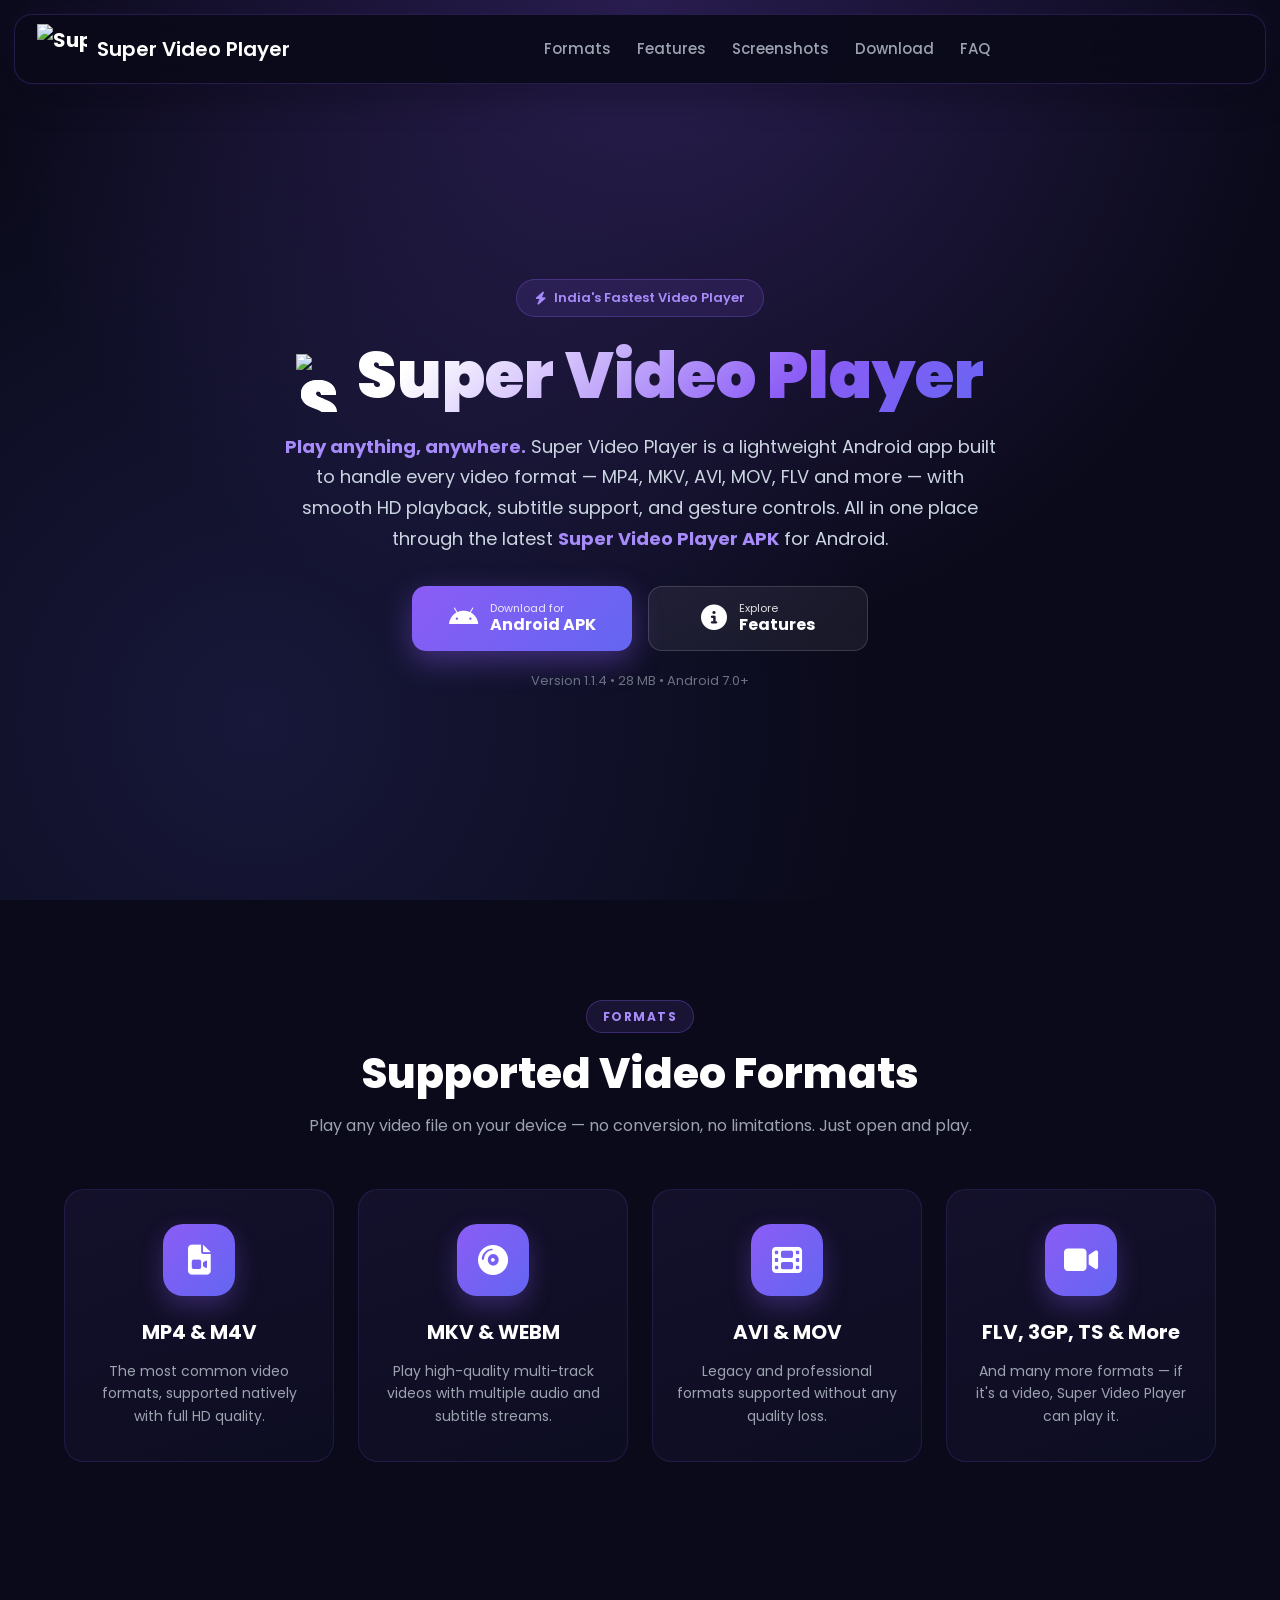
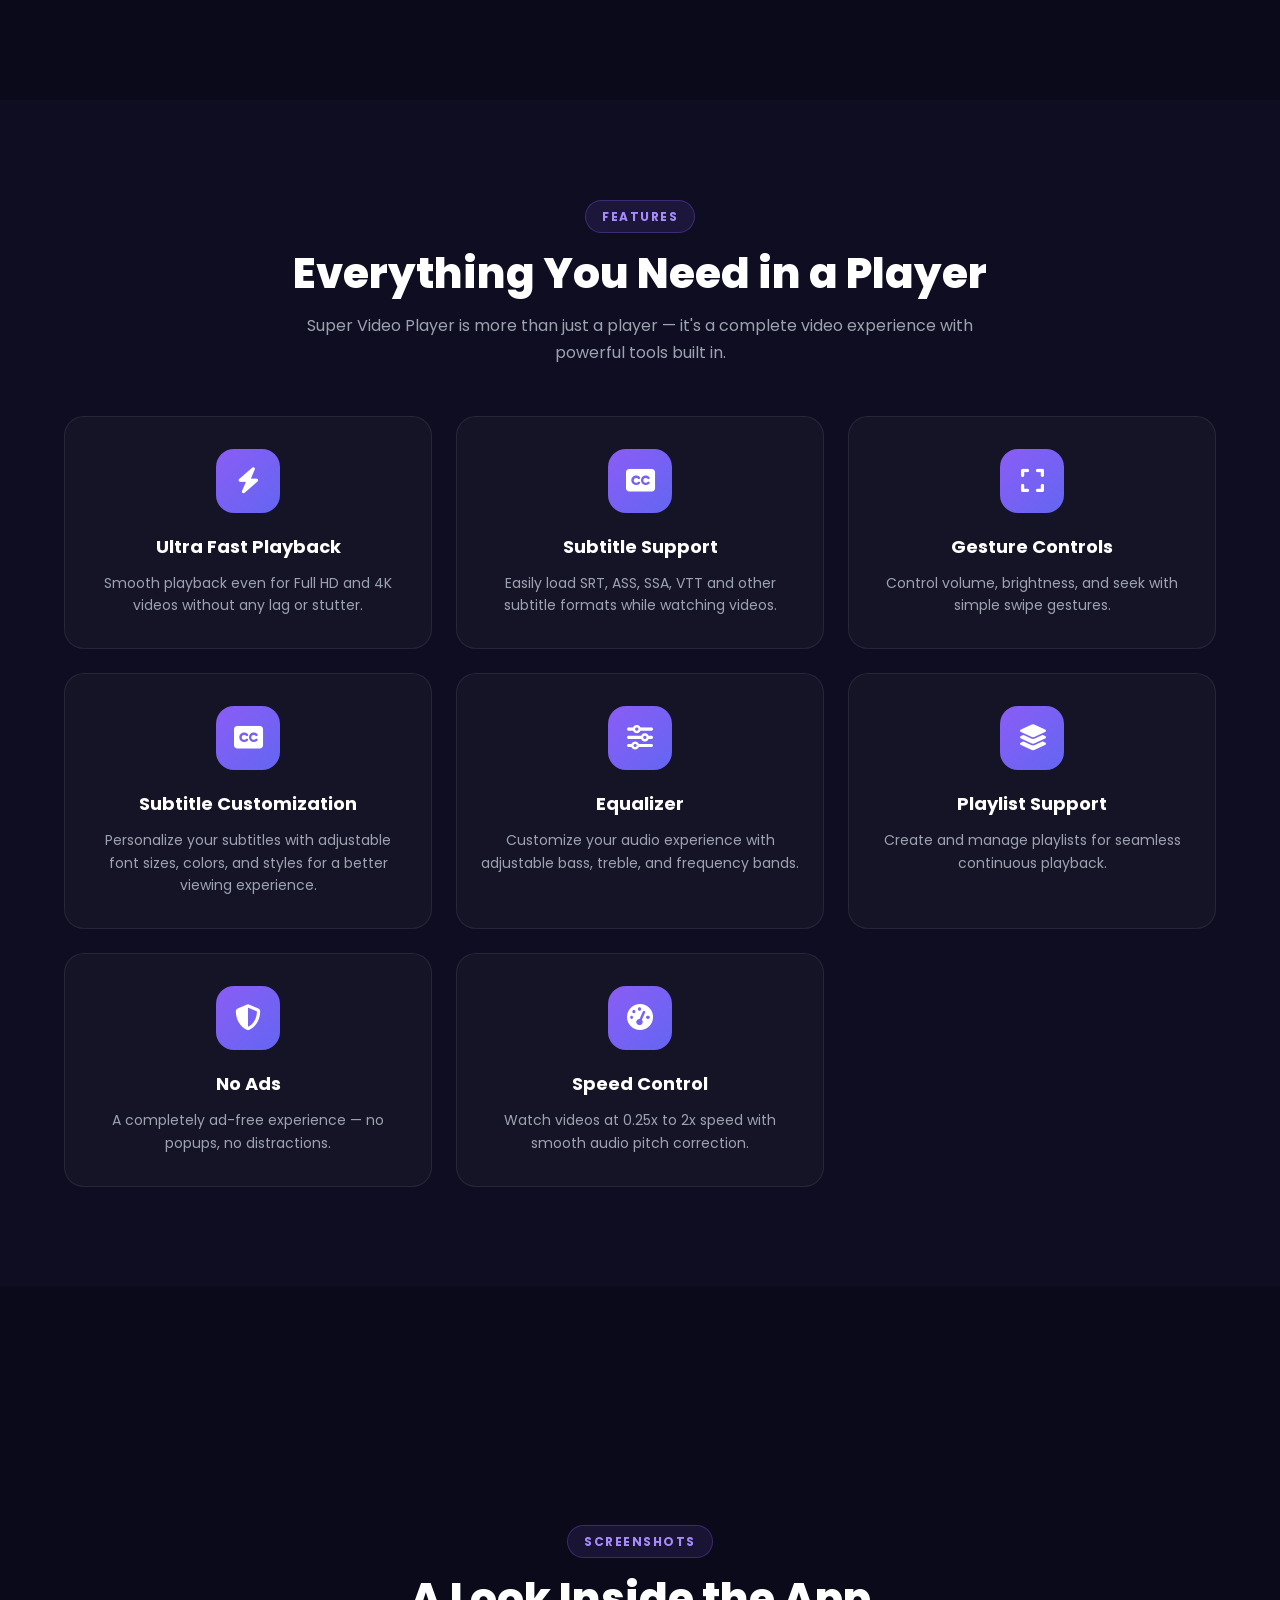
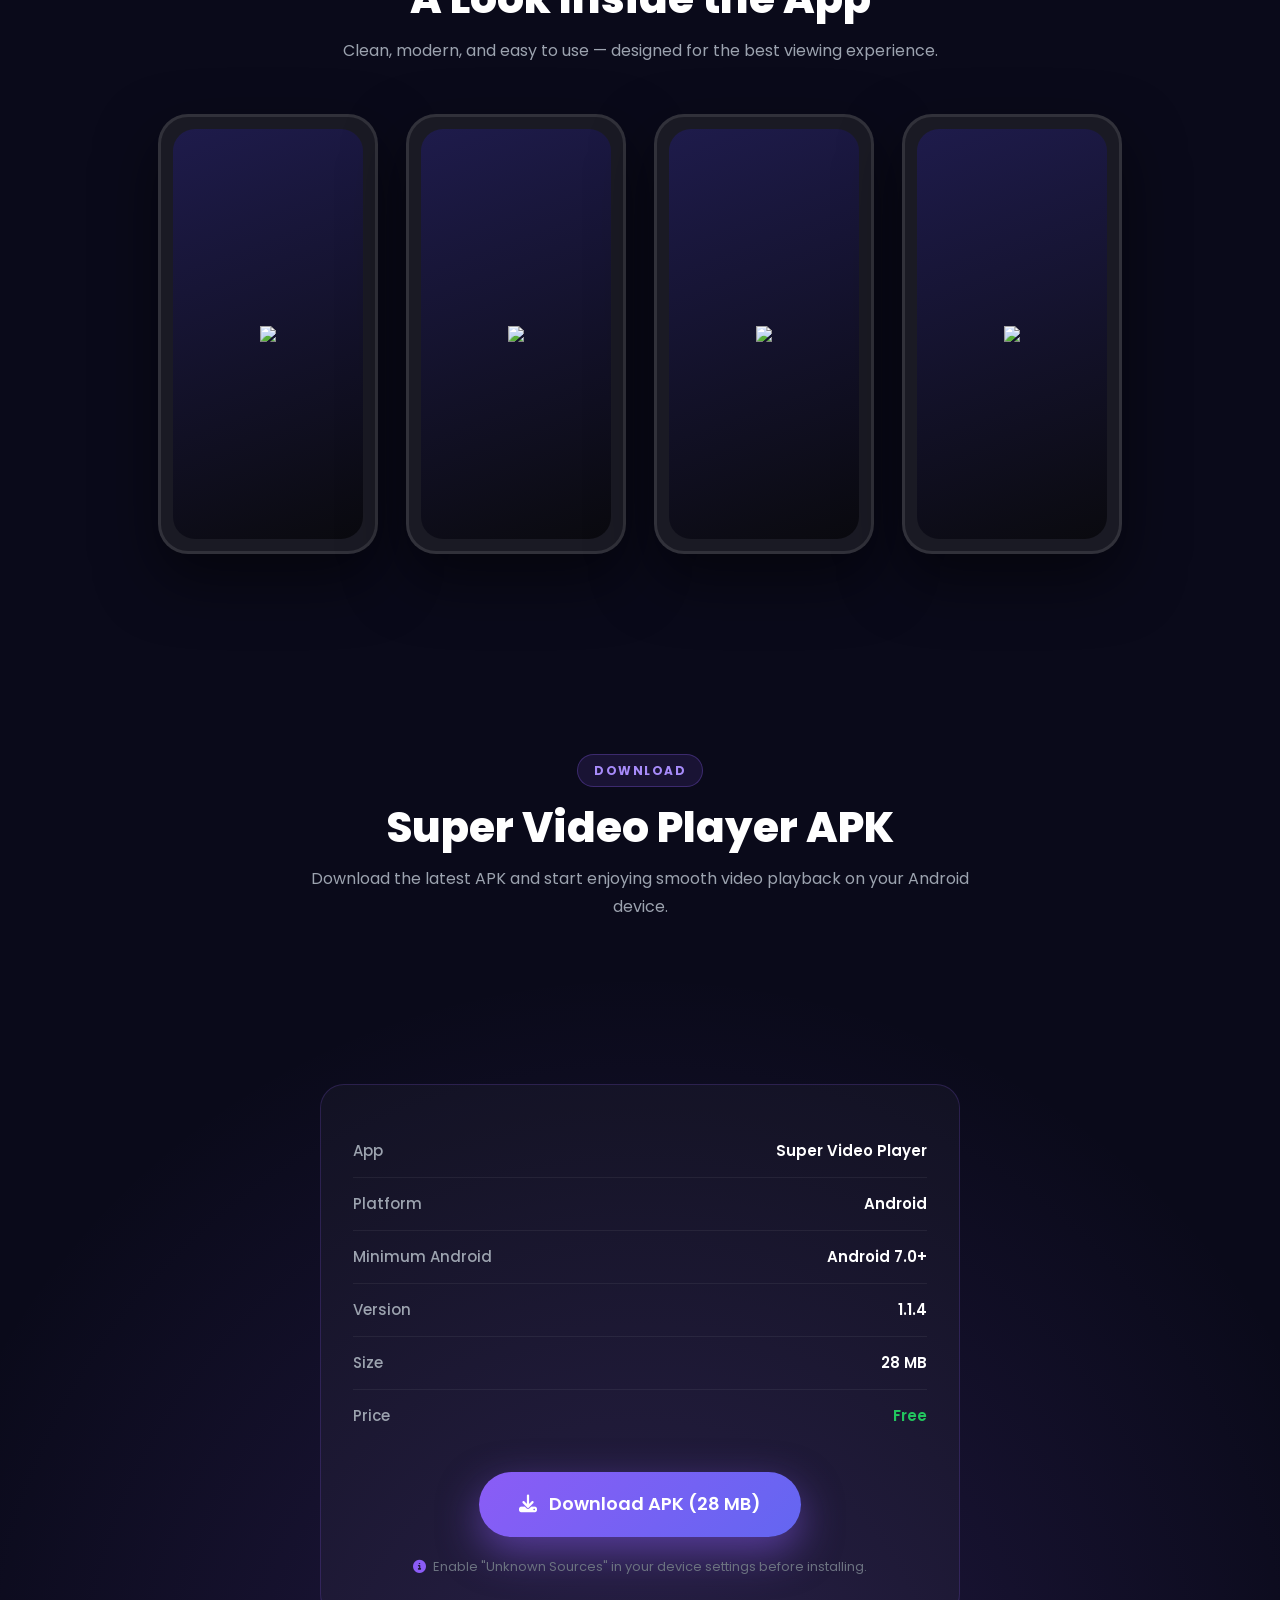
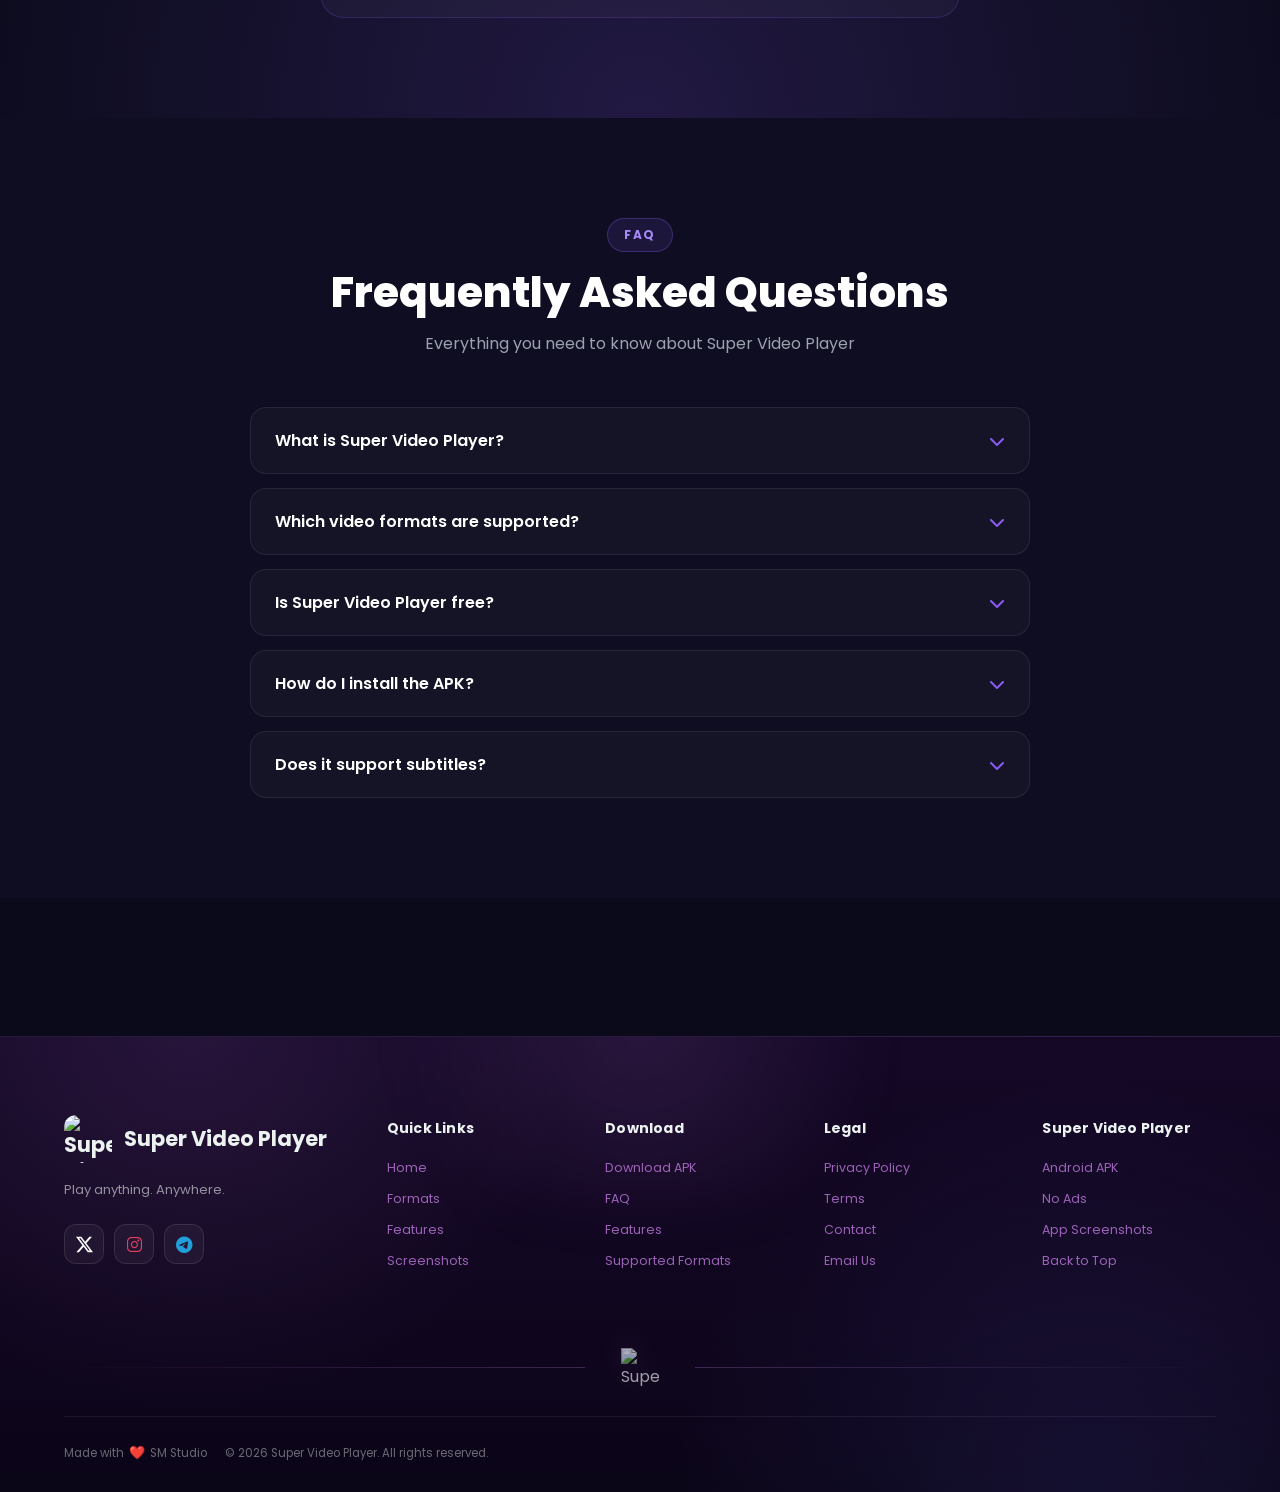
==== commit 3e85bb06: "Update print statement from 'Hello' to 'Goodbye'" ====
--- a/index.html
+++ b/index.html
@@ -258,7 +258,7 @@
 
 
     <p class="version">
-      Version 1.0.2 &bull; 28 MB &bull; Android 7.0+
+      Version 1.1.4 &bull; 28 MB &bull; Android 7.0+
     </p>
 
   </div>
@@ -711,7 +711,7 @@
 
         <div class="apk-row">
           <span class="apk-label">Version</span>
-          <span class="apk-value">1.0.2</span>
+          <span class="apk-value">1.1.4</span>
         </div>
 
         <div class="apk-row">
@@ -728,7 +728,7 @@
 
 
       <a
-        href="https://github.com/Sapneswar99/sm7-studio/releases/download/v1.0.0/Super.Video.Player.apk"
+        href="https://github.com/Sapneswar99/sm7-studio/releases/download/1.1.4/Super_Video_Player.apk"
         download
         class="btn-download"
       >
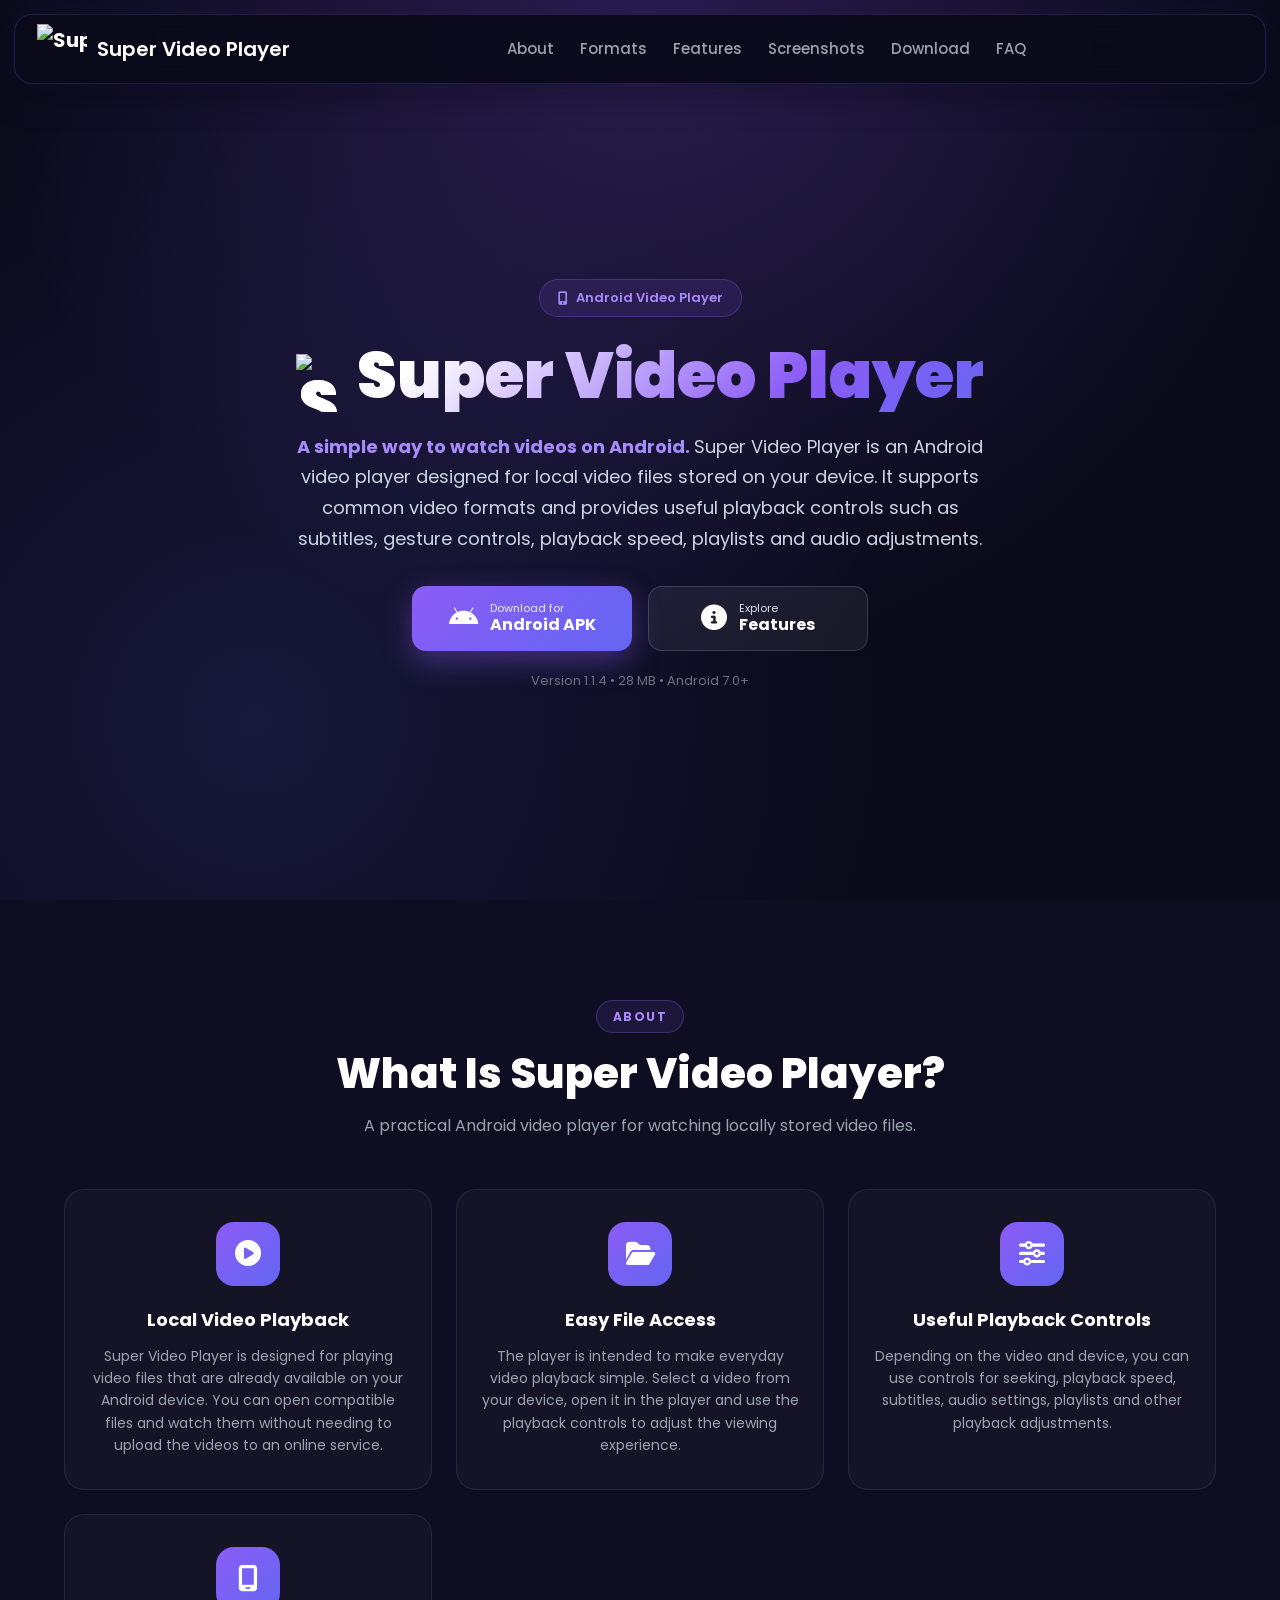
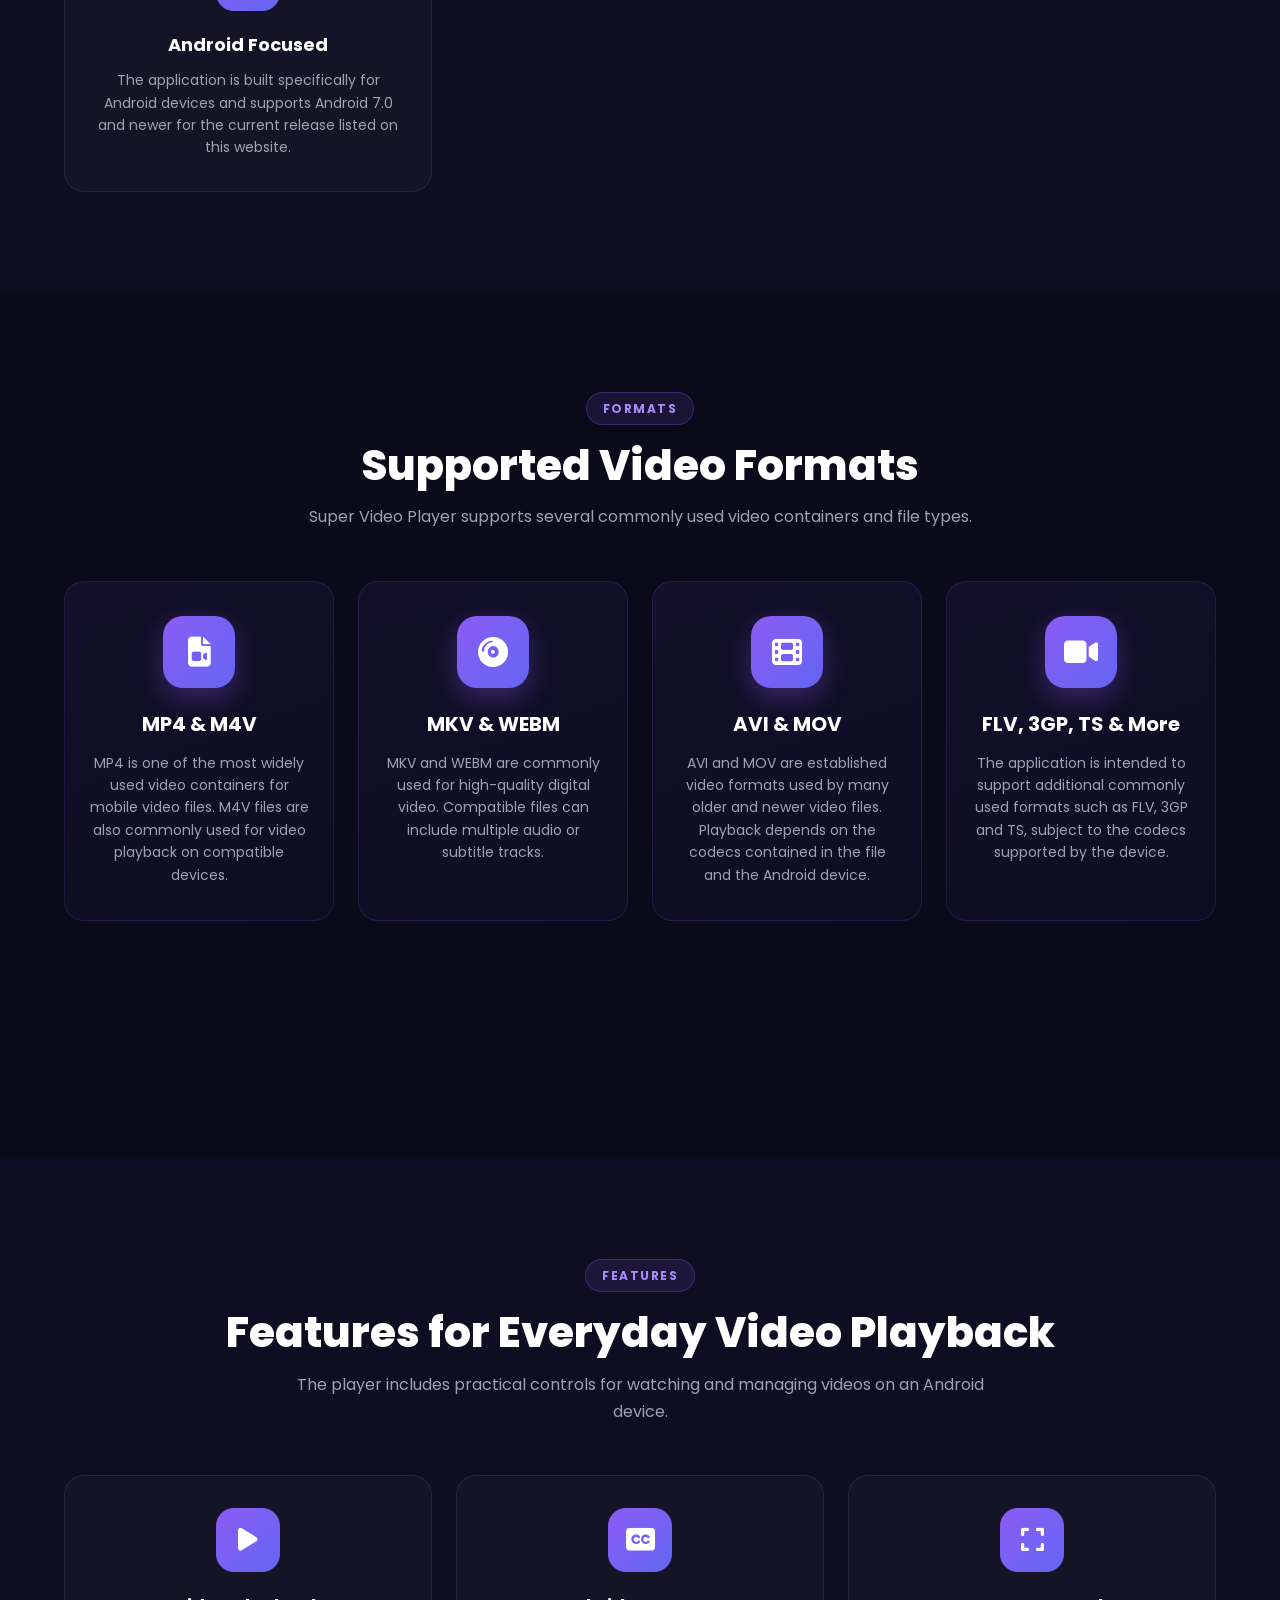
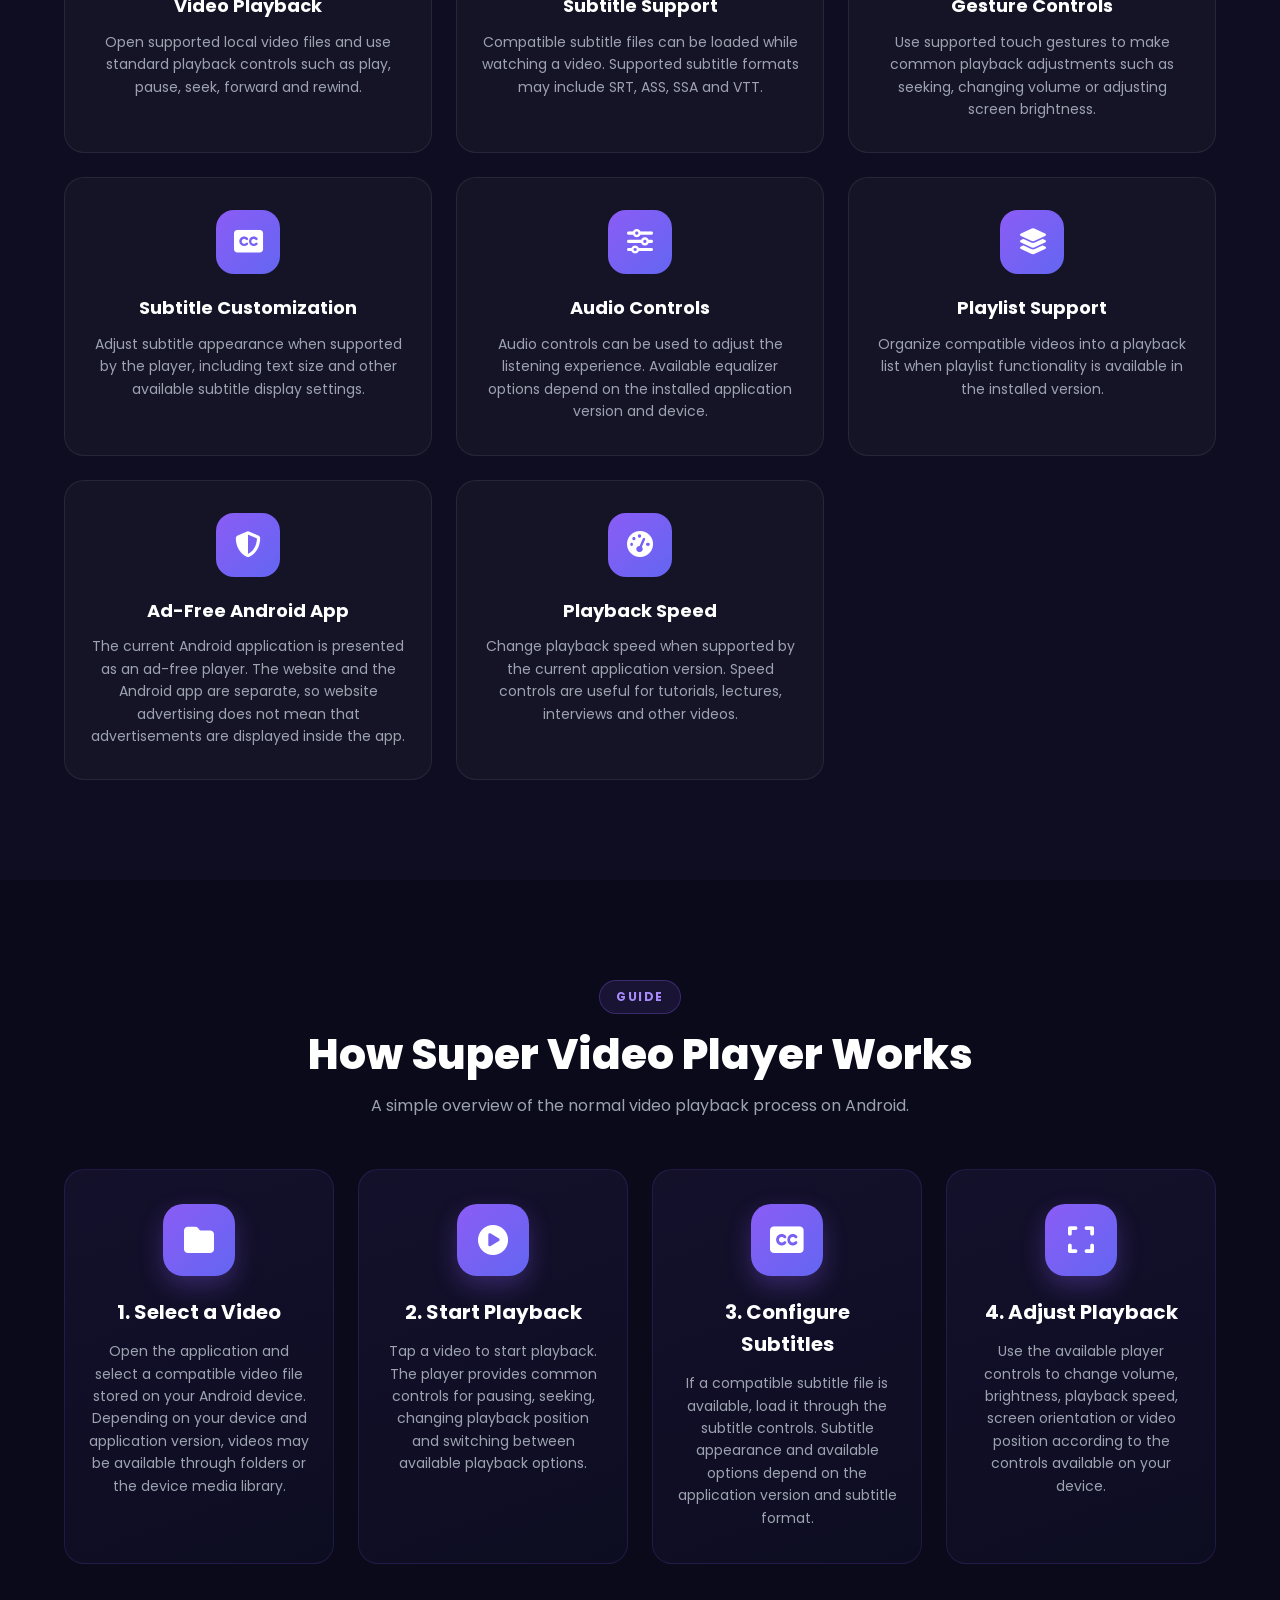
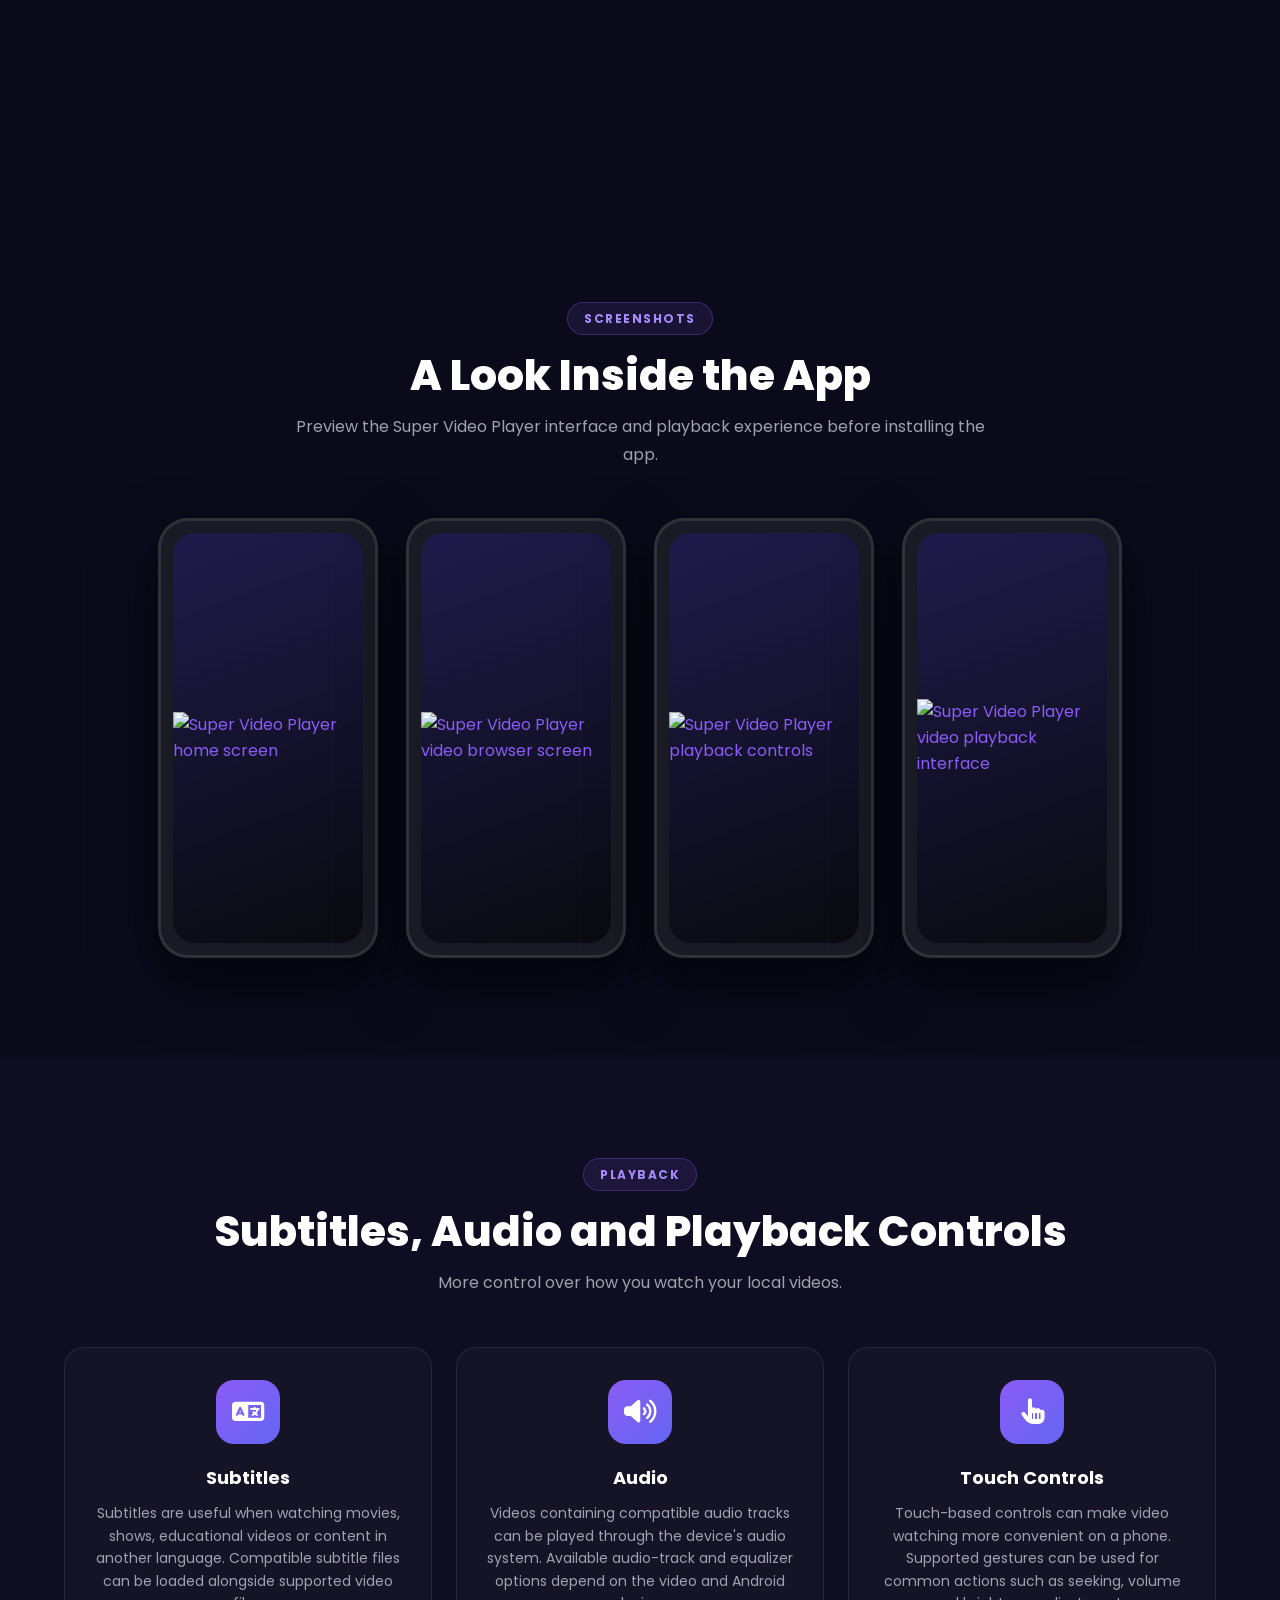
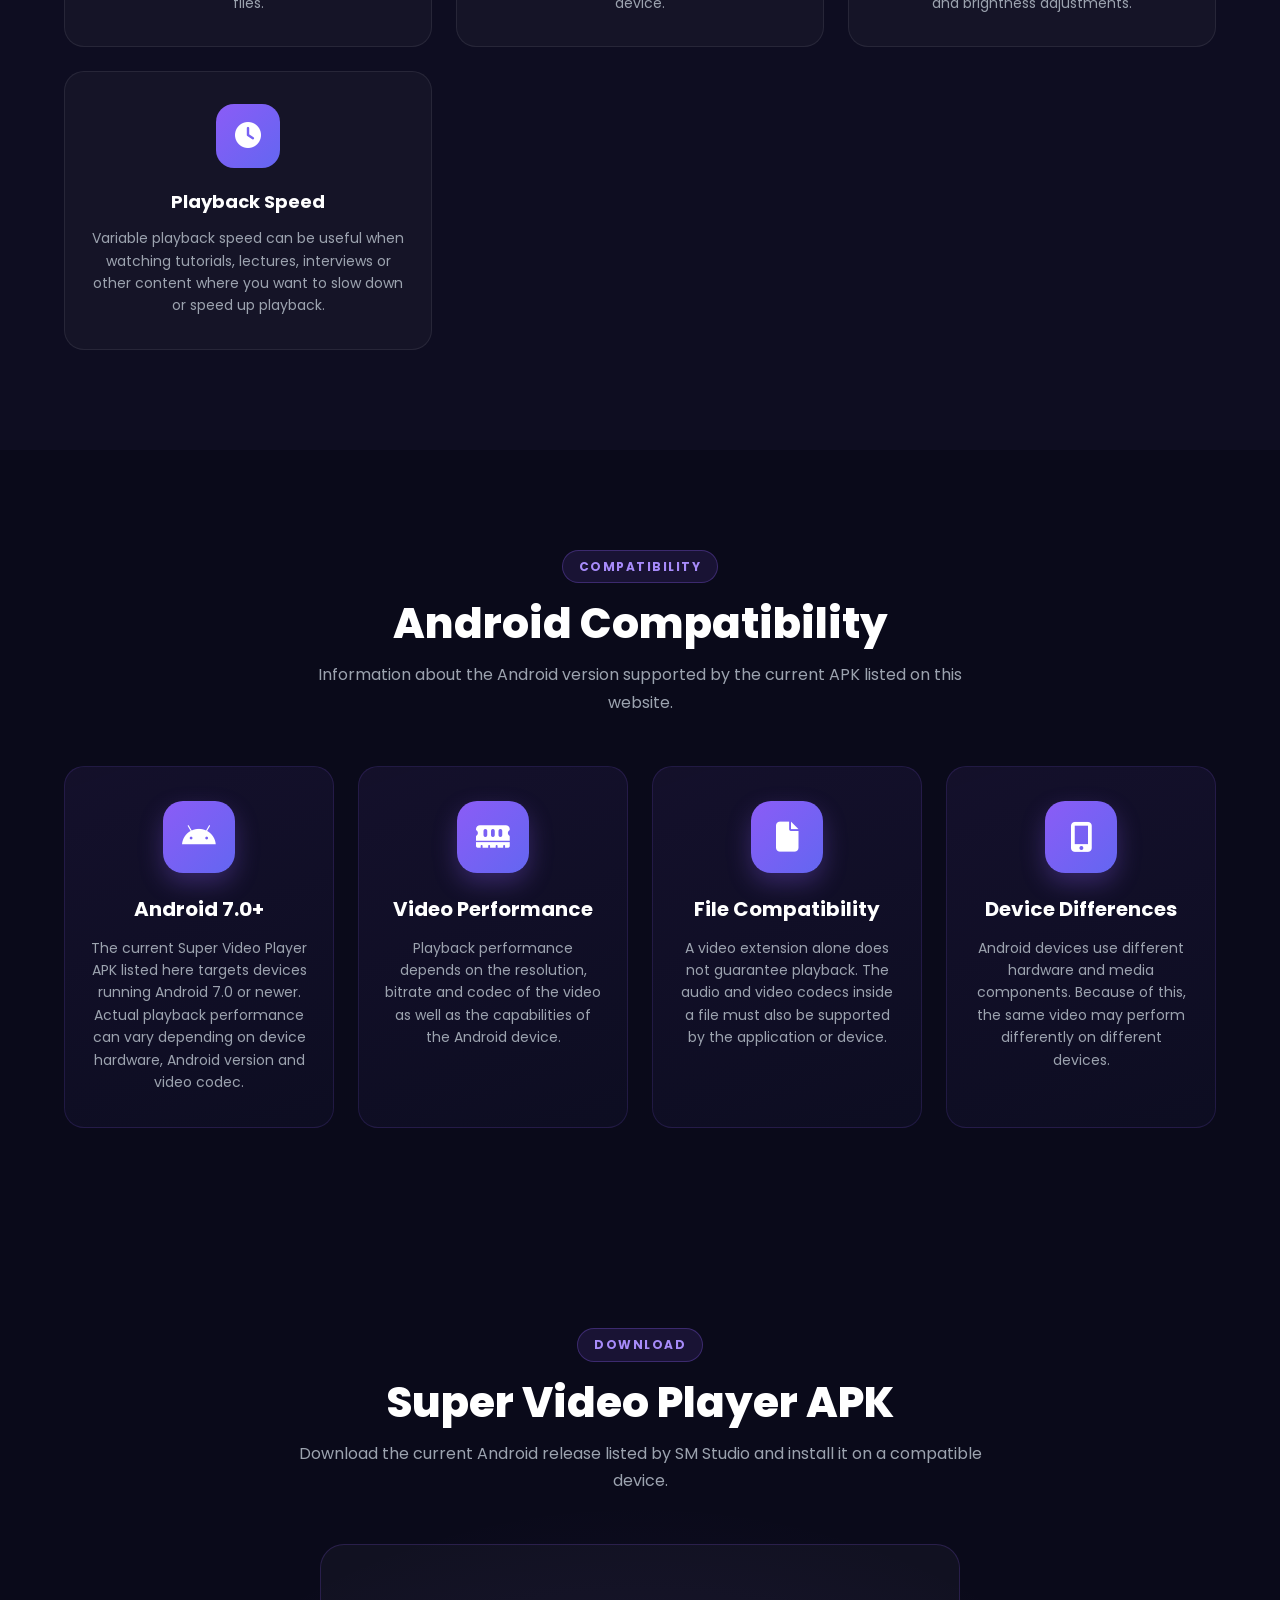
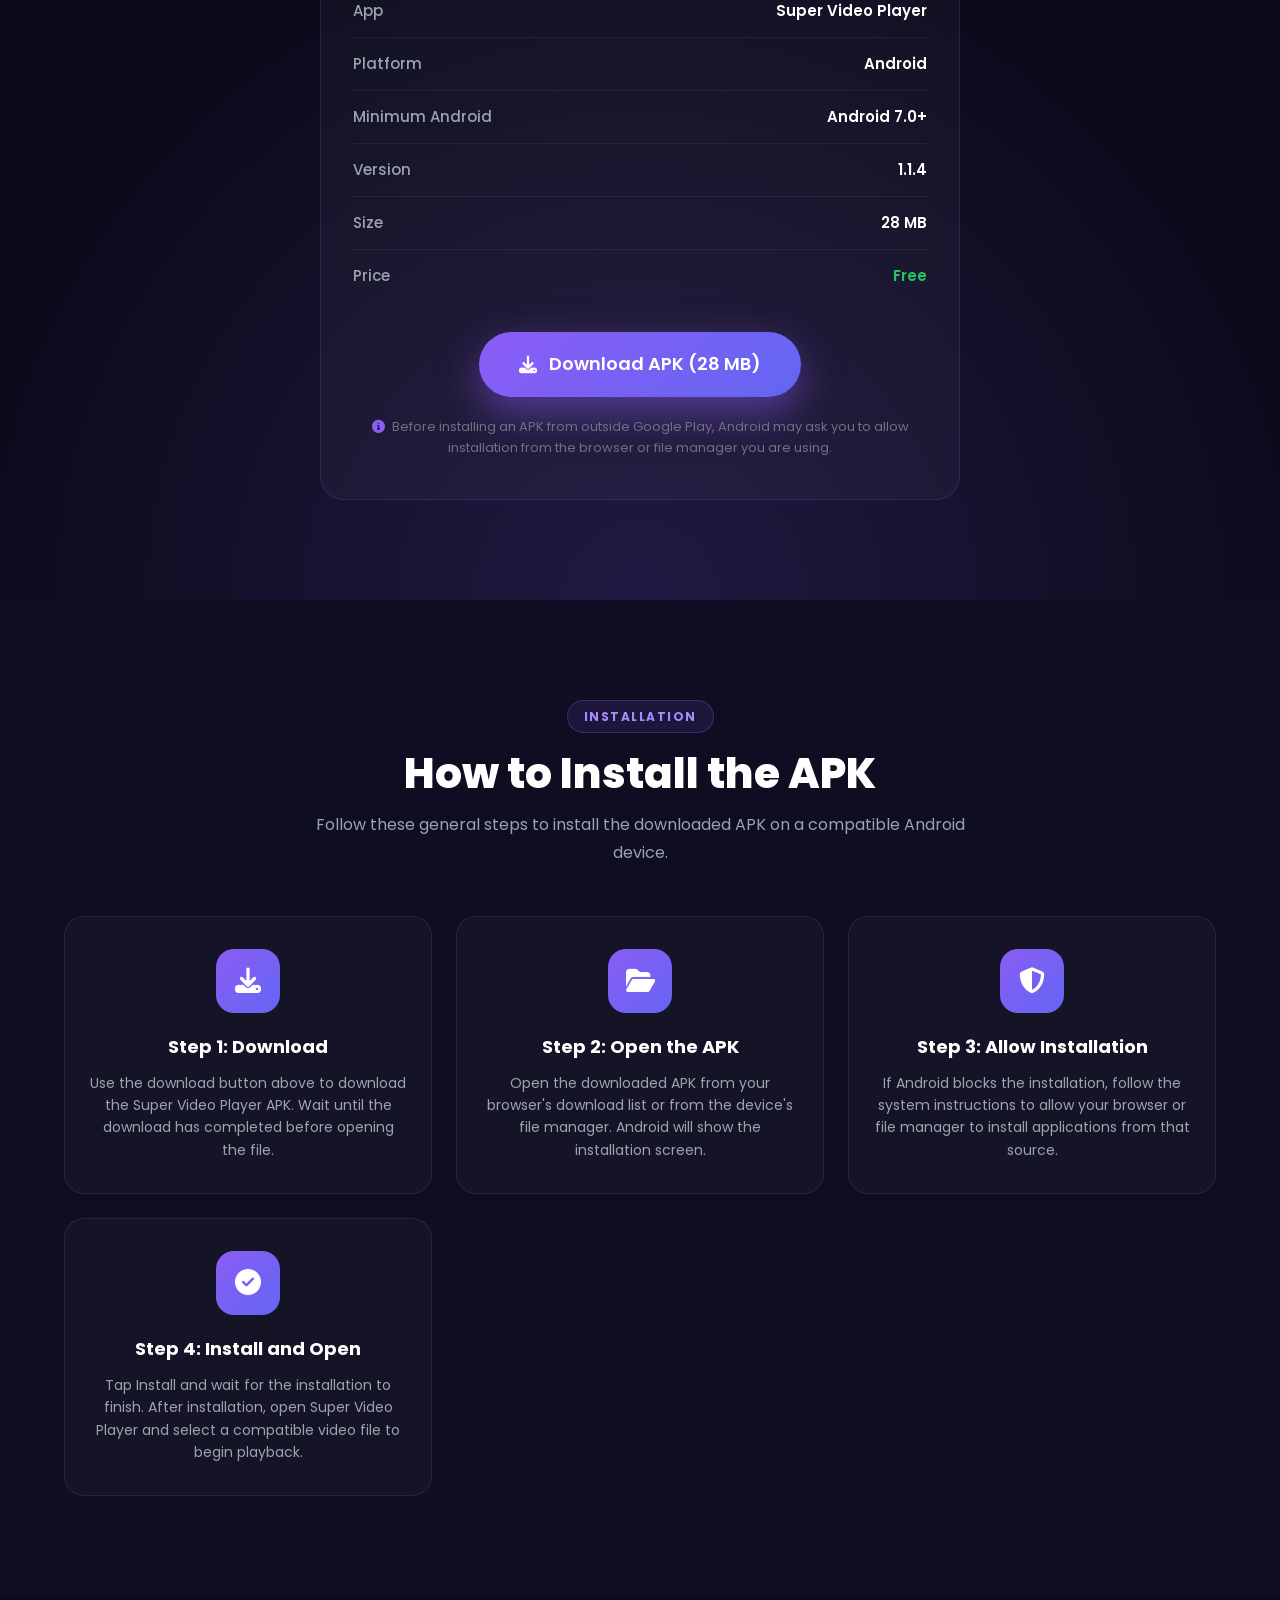
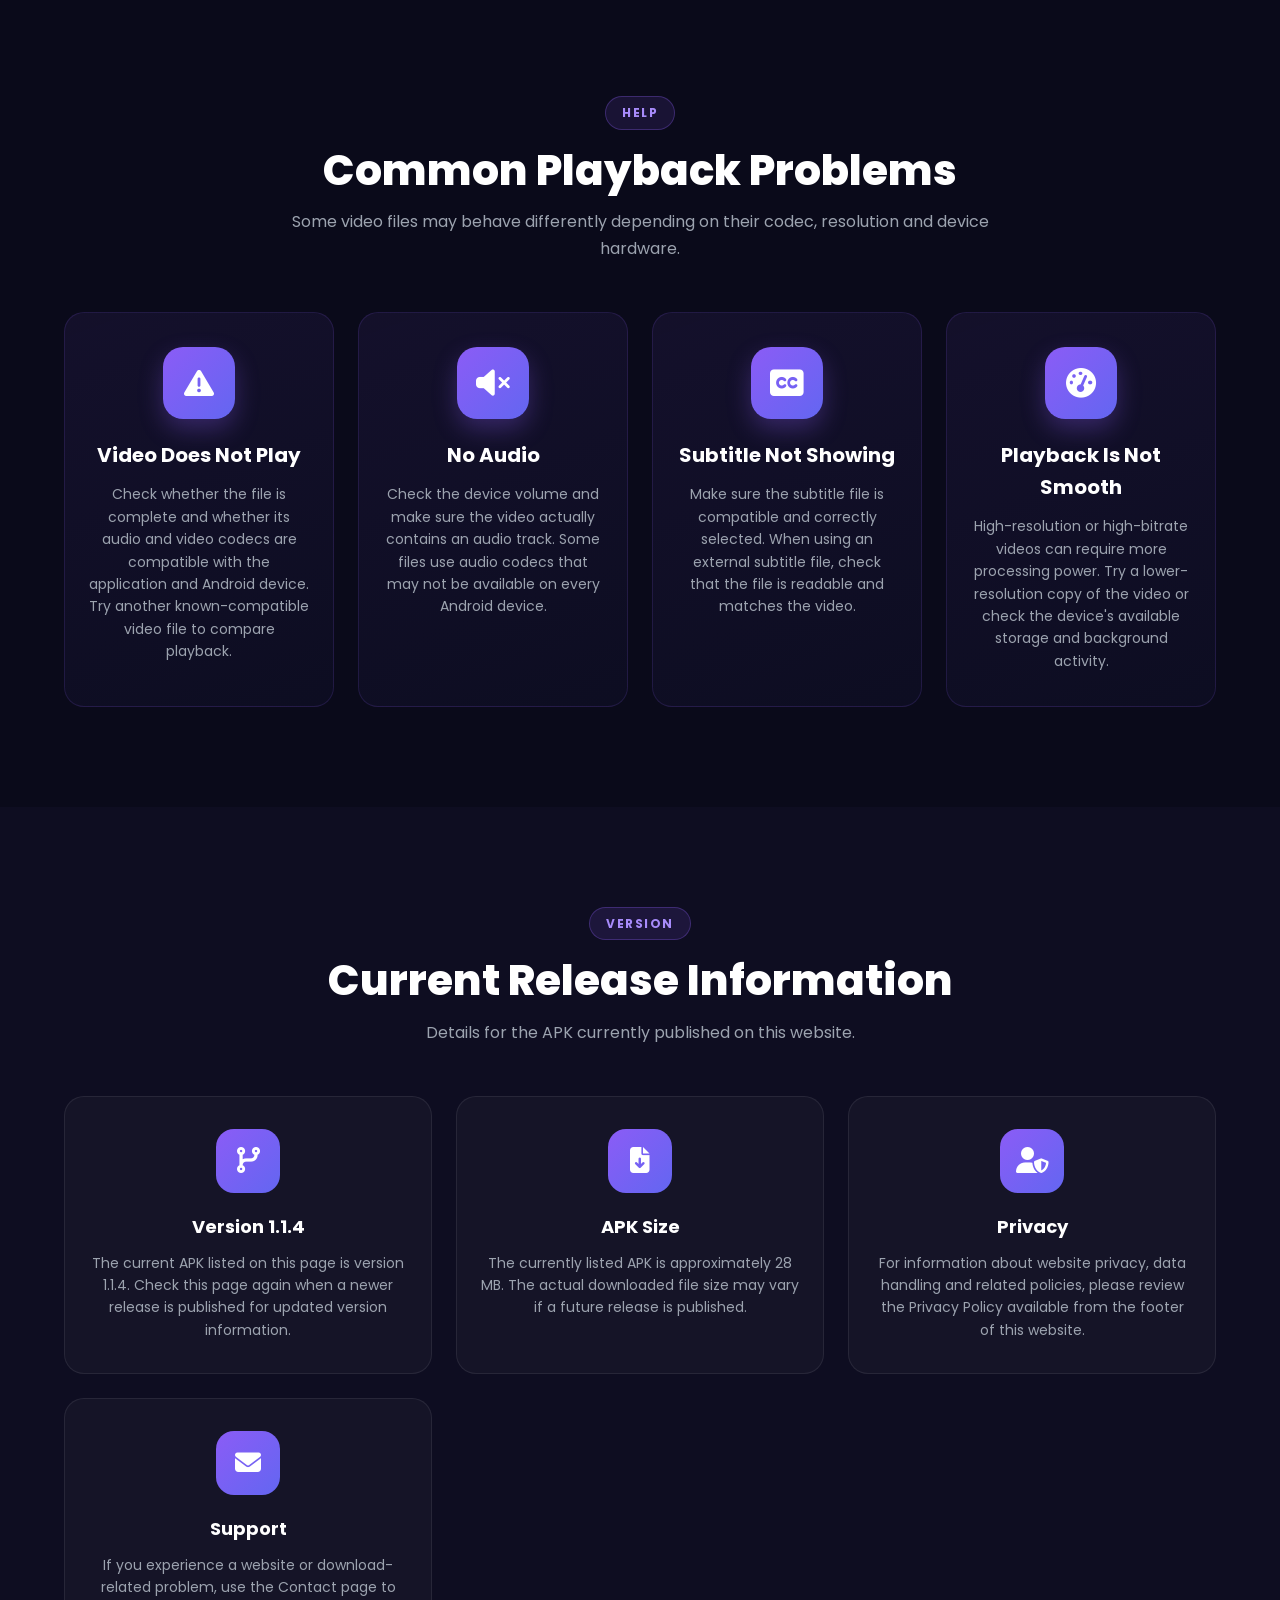
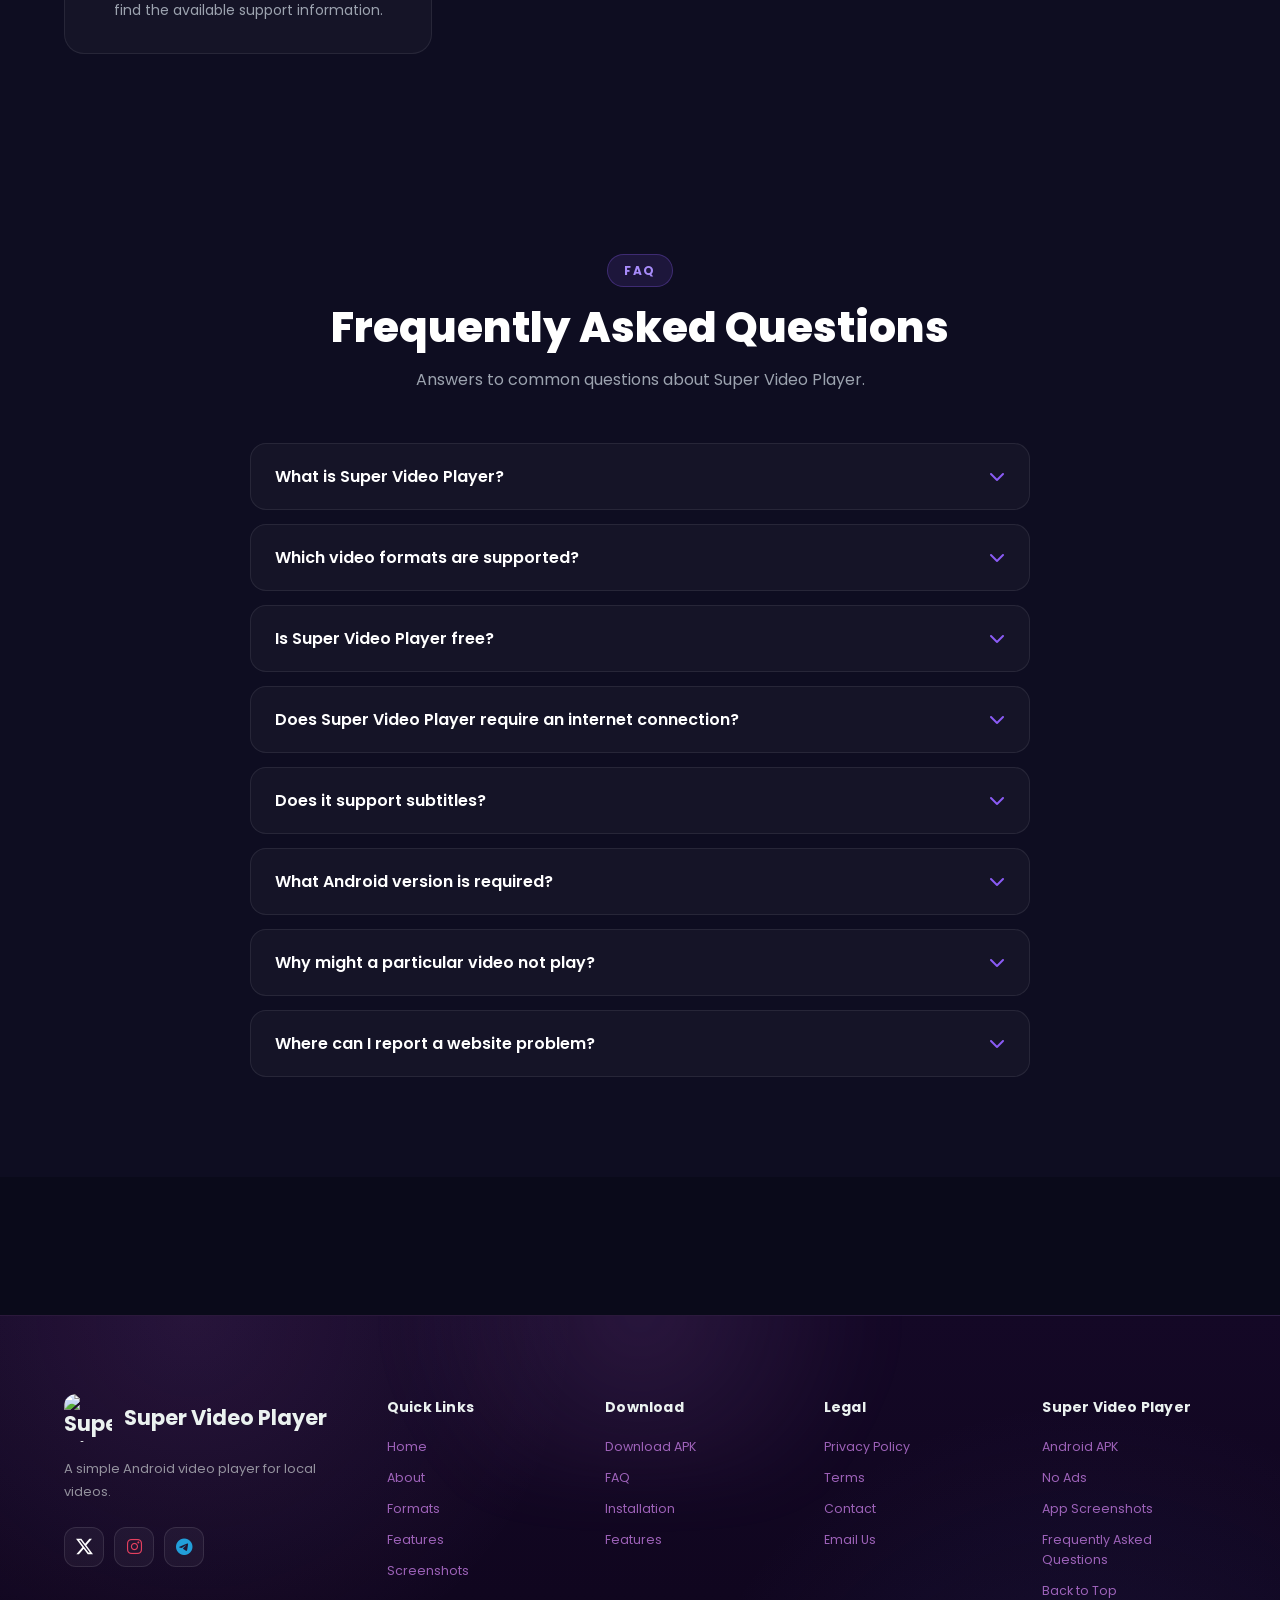
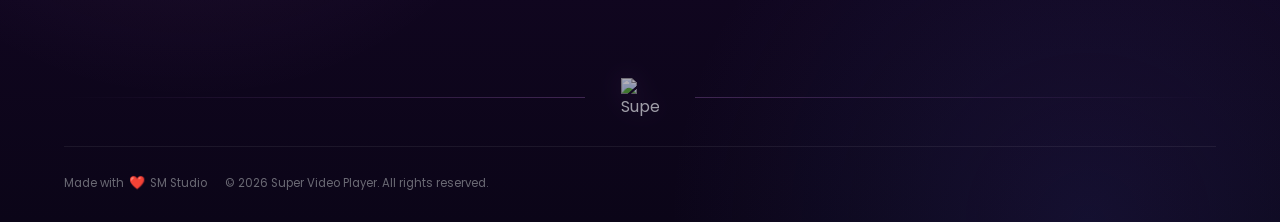
==== commit e3d6d04a: "Update fmt.Println message from 'Hello' to 'Goodbye'" ====
--- a/index.html
+++ b/index.html
@@ -1,5 +1,6 @@
 <!DOCTYPE html>
 <html lang="en">
+
 <head>
 
   <meta charset="UTF-8">
@@ -9,13 +10,56 @@
     content="width=device-width, initial-scale=1.0, maximum-scale=5.0"
   >
 
-  <meta name="description" content="Download Super Video Player for Android. A powerful video player for playing videos in multiple formats with smooth playback and a simple modern interface.">
-  
-<meta name="keywords" content="Super Video Player, Video Player, Video Player for Android, Android Video Player, Video Player APK, Video Player Download, HD Video Player, All Format Video Player, Media Player, Super Video Player APK, SM Studio">
-  
+  <meta
+    name="description"
+    content="Super Video Player is an Android video player for local video files, with support for common video formats, subtitles, gesture controls, playback speed, playlists and audio controls."
+  >
+
+  <meta
+    name="keywords"
+    content="Super Video Player, Android video player, video player APK, Android media player, MP4 player, MKV player, subtitle player, offline video player, SM Studio"
+  >
+
   <meta
     name="theme-color"
-    content="#0a0a1a"
+    content="#0f172a"
+  >
+
+  <meta
+    name="robots"
+    content="index, follow"
+  >
+
+  <link
+    rel="canonical"
+    href="https://sm7-studio.online/"
+  >
+
+  <!-- Open Graph -->
+
+  <meta
+    property="og:title"
+    content="Super Video Player - Video Player for Android"
+  >
+
+  <meta
+    property="og:description"
+    content="Learn about Super Video Player, its supported formats, playback features, subtitle controls and Android APK."
+  >
+
+  <meta
+    property="og:type"
+    content="website"
+  >
+
+  <meta
+    property="og:url"
+    content="https://sm7-studio.online/"
+  >
+
+  <meta
+    property="og:image"
+    content="https://i.ibb.co/m598JHpc/Super-Video-Player-Logo.png"
   >
 
   <!-- =====================================================
@@ -33,29 +77,68 @@
     content="ca-pub-2090259959275063"
   >
 
-  <title>Super Video Player - Video Player for Android | SM Studio</title>
-
-  <!-- Favicon -->
-<link rel="icon" type="image/png" sizes="16x16" href="favicon.png">
-<link rel="icon" type="image/png" sizes="32x32" href="favicon.png">
-<link rel="icon" type="image/png" sizes="48x48" href="favicon.png">
-<link rel="icon" type="image/png" sizes="192x192" href="favicon.png">
-<link rel="icon" type="image/png" sizes="512x512" href="favicon.png">
-
-<!-- Apple Devices -->
-<link rel="apple-touch-icon" sizes="180x180" href="favicon.png">
-
-<!-- Android / PWA -->
-<link rel="manifest" href="site.webmanifest">
-
-<!-- Microsoft -->
-<meta name="msapplication-TileImage" content="favicon.png">
-<meta name="theme-color" content="#0f172a">
-
-<!-- Browser Theme -->
-<meta name="theme-color" content="#0f172a">
-
-  <!-- POPPINS -->
+  <title>
+    Super Video Player - Video Player for Android | SM Studio
+  </title>
+
+  <!-- =====================================================
+       FAVICON
+  ====================================================== -->
+
+  <link
+    rel="icon"
+    type="image/png"
+    sizes="16x16"
+    href="favicon.png"
+  >
+
+  <link
+    rel="icon"
+    type="image/png"
+    sizes="32x32"
+    href="favicon.png"
+  >
+
+  <link
+    rel="icon"
+    type="image/png"
+    sizes="48x48"
+    href="favicon.png"
+  >
+
+  <link
+    rel="icon"
+    type="image/png"
+    sizes="192x192"
+    href="favicon.png"
+  >
+
+  <link
+    rel="icon"
+    type="image/png"
+    sizes="512x512"
+    href="favicon.png"
+  >
+
+  <link
+    rel="apple-touch-icon"
+    sizes="180x180"
+    href="favicon.png"
+  >
+
+  <link
+    rel="manifest"
+    href="site.webmanifest"
+  >
+
+  <meta
+    name="msapplication-TileImage"
+    content="favicon.png"
+  >
+
+  <!-- =====================================================
+       GOOGLE FONTS
+  ====================================================== -->
 
   <link
     rel="preconnect"
@@ -73,14 +156,18 @@
     rel="stylesheet"
   >
 
-  <!-- MAIN CSS -->
+  <!-- =====================================================
+       MAIN CSS
+  ====================================================== -->
 
   <link
     rel="stylesheet"
     href="style.css"
   >
 
-  <!-- FONT AWESOME -->
+  <!-- =====================================================
+       FONT AWESOME
+  ====================================================== -->
 
   <link
     rel="stylesheet"
@@ -89,10 +176,11 @@
 
 </head>
 
+
 <body>
 
 <!-- =====================================================
-     FLOATING NAVBAR
+     NAVBAR
 ====================================================== -->
 
 <nav
@@ -112,10 +200,12 @@
         src="https://i.ibb.co/m598JHpc/Super-Video-Player-Logo.png"
         width="50"
         height="50"
-        alt="Super Video Player Logo"
+        alt="Super Video Player logo"
       >
 
-      <span>Super Video Player</span>
+      <span>
+        Super Video Player
+      </span>
 
     </a>
 
@@ -126,23 +216,39 @@
     >
 
       <li>
-        <a href="#formats">Formats</a>
+        <a href="#about">
+          About
+        </a>
       </li>
 
       <li>
-        <a href="#features">Features</a>
+        <a href="#formats">
+          Formats
+        </a>
       </li>
 
       <li>
-        <a href="#screenshots">Screenshots</a>
+        <a href="#features">
+          Features
+        </a>
       </li>
 
       <li>
-        <a href="#apk">Download</a>
+        <a href="#screenshots">
+          Screenshots
+        </a>
       </li>
 
       <li>
-        <a href="#faq">FAQ</a>
+        <a href="#apk">
+          Download
+        </a>
+      </li>
+
+      <li>
+        <a href="#faq">
+          FAQ
+        </a>
       </li>
 
     </ul>
@@ -180,9 +286,9 @@
 
     <div class="hero-badge">
 
-      <i class="fas fa-bolt"></i>
-
-      India's Fastest Video Player
+      <i class="fas fa-mobile-screen-button"></i>
+
+      Android Video Player
 
     </div>
 
@@ -193,25 +299,27 @@
         src="https://i.ibb.co/m598JHpc/Super-Video-Player-Logo.png"
         width="45"
         height="45"
-        alt="Super Video Player"
+        alt="Super Video Player app icon"
       >
 
-      <span>Super Video Player</span>
+      <span>
+        Super Video Player
+      </span>
 
     </h1>
 
 
     <p class="tagline">
 
-      <strong>Play anything, anywhere.</strong>
-
-      Super Video Player is a lightweight Android app built to handle
-      every video format — MP4, MKV, AVI, MOV, FLV and more — with
-      smooth HD playback, subtitle support, and gesture controls.
-
-      All in one place through the latest
-      <strong>Super Video Player APK</strong>
-      for Android.
+      <strong>
+        A simple way to watch videos on Android.
+      </strong>
+
+      Super Video Player is an Android video player
+      designed for local video files stored on your device.
+      It supports common video formats and provides useful
+      playback controls such as subtitles, gesture controls,
+      playback speed, playlists and audio adjustments.
 
     </p>
 
@@ -220,7 +328,6 @@
 
       <a
         href="#apk"
-        download
         class="btn btn-primary"
       >
 
@@ -228,9 +335,13 @@
 
         <div>
 
-          <small>Download for</small>
-
-          <strong>Android APK</strong>
+          <small>
+            Download for
+          </small>
+
+          <strong>
+            Android APK
+          </strong>
 
         </div>
 
@@ -246,9 +357,13 @@
 
         <div>
 
-          <small>Explore</small>
-
-          <strong>Features</strong>
+          <small>
+            Explore
+          </small>
+
+          <strong>
+            Features
+          </strong>
 
         </div>
 
@@ -260,6 +375,123 @@
     <p class="version">
       Version 1.1.4 &bull; 28 MB &bull; Android 7.0+
     </p>
+
+  </div>
+
+</section>
+
+
+<!-- =====================================================
+     ABOUT
+====================================================== -->
+
+<section
+  class="features"
+  id="about"
+>
+
+  <div class="container">
+
+    <div class="section-header">
+
+      <span class="section-tag">
+        ABOUT
+      </span>
+
+      <h2>
+        What Is Super Video Player?
+      </h2>
+
+      <p class="section-subtitle">
+        A practical Android video player for watching
+        locally stored video files.
+      </p>
+
+    </div>
+
+
+    <div class="features-grid">
+
+      <div class="feature-card">
+
+        <div class="icon-box">
+          <i class="fas fa-play-circle"></i>
+        </div>
+
+        <h3>
+          Local Video Playback
+        </h3>
+
+        <p>
+          Super Video Player is designed for playing video
+          files that are already available on your Android
+          device. You can open compatible files and watch
+          them without needing to upload the videos to an
+          online service.
+        </p>
+
+      </div>
+
+
+      <div class="feature-card">
+
+        <div class="icon-box">
+          <i class="fas fa-folder-open"></i>
+        </div>
+
+        <h3>
+          Easy File Access
+        </h3>
+
+        <p>
+          The player is intended to make everyday video
+          playback simple. Select a video from your device,
+          open it in the player and use the playback controls
+          to adjust the viewing experience.
+        </p>
+
+      </div>
+
+
+      <div class="feature-card">
+
+        <div class="icon-box">
+          <i class="fas fa-sliders"></i>
+        </div>
+
+        <h3>
+          Useful Playback Controls
+        </h3>
+
+        <p>
+          Depending on the video and device, you can use
+          controls for seeking, playback speed, subtitles,
+          audio settings, playlists and other playback
+          adjustments.
+        </p>
+
+      </div>
+
+
+      <div class="feature-card">
+
+        <div class="icon-box">
+          <i class="fas fa-mobile-screen"></i>
+        </div>
+
+        <h3>
+          Android Focused
+        </h3>
+
+        <p>
+          The application is built specifically for Android
+          devices and supports Android 7.0 and newer for the
+          current release listed on this website.
+        </p>
+
+      </div>
+
+    </div>
 
   </div>
 
@@ -288,8 +520,8 @@
       </h2>
 
       <p class="section-subtitle">
-        Play any video file on your device — no conversion,
-        no limitations. Just open and play.
+        Super Video Player supports several commonly used
+        video containers and file types.
       </p>
 
     </div>
@@ -303,11 +535,14 @@
           <i class="fas fa-file-video"></i>
         </div>
 
-        <h3>MP4 &amp; M4V</h3>
-
-        <p>
-          The most common video formats, supported natively
-          with full HD quality.
+        <h3>
+          MP4 &amp; M4V
+        </h3>
+
+        <p>
+          MP4 is one of the most widely used video containers
+          for mobile video files. M4V files are also commonly
+          used for video playback on compatible devices.
         </p>
 
       </div>
@@ -319,11 +554,14 @@
           <i class="fas fa-compact-disc"></i>
         </div>
 
-        <h3>MKV &amp; WEBM</h3>
-
-        <p>
-          Play high-quality multi-track videos with multiple
-          audio and subtitle streams.
+        <h3>
+          MKV &amp; WEBM
+        </h3>
+
+        <p>
+          MKV and WEBM are commonly used for high-quality
+          digital video. Compatible files can include multiple
+          audio or subtitle tracks.
         </p>
 
       </div>
@@ -335,11 +573,15 @@
           <i class="fas fa-film"></i>
         </div>
 
-        <h3>AVI &amp; MOV</h3>
-
-        <p>
-          Legacy and professional formats supported without
-          any quality loss.
+        <h3>
+          AVI &amp; MOV
+        </h3>
+
+        <p>
+          AVI and MOV are established video formats used by
+          many older and newer video files. Playback depends
+          on the codecs contained in the file and the Android
+          device.
         </p>
 
       </div>
@@ -351,11 +593,14 @@
           <i class="fas fa-video"></i>
         </div>
 
-        <h3>FLV, 3GP, TS &amp; More</h3>
-
-        <p>
-          And many more formats — if it's a video,
-          Super Video Player can play it.
+        <h3>
+          FLV, 3GP, TS &amp; More
+        </h3>
+
+        <p>
+          The application is intended to support additional
+          commonly used formats such as FLV, 3GP and TS,
+          subject to the codecs supported by the device.
         </p>
 
       </div>
@@ -403,12 +648,12 @@
       </span>
 
       <h2>
-        Everything You Need in a Player
+        Features for Everyday Video Playback
       </h2>
 
       <p class="section-subtitle">
-        Super Video Player is more than just a player —
-        it's a complete video experience with powerful tools built in.
+        The player includes practical controls for watching
+        and managing videos on an Android device.
       </p>
 
     </div>
@@ -419,14 +664,17 @@
       <div class="feature-card">
 
         <div class="icon-box">
-          <i class="fas fa-bolt"></i>
-        </div>
-
-        <h3>Ultra Fast Playback</h3>
-
-        <p>
-          Smooth playback even for Full HD and 4K videos
-          without any lag or stutter.
+          <i class="fas fa-play"></i>
+        </div>
+
+        <h3>
+          Video Playback
+        </h3>
+
+        <p>
+          Open supported local video files and use standard
+          playback controls such as play, pause, seek,
+          forward and rewind.
         </p>
 
       </div>
@@ -438,11 +686,14 @@
           <i class="fas fa-closed-captioning"></i>
         </div>
 
-        <h3>Subtitle Support</h3>
-
-        <p>
-          Easily load SRT, ASS, SSA, VTT and other subtitle
-          formats while watching videos.
+        <h3>
+          Subtitle Support
+        </h3>
+
+        <p>
+          Compatible subtitle files can be loaded while
+          watching a video. Supported subtitle formats may
+          include SRT, ASS, SSA and VTT.
         </p>
 
       </div>
@@ -454,11 +705,14 @@
           <i class="fas fa-expand"></i>
         </div>
 
-        <h3>Gesture Controls</h3>
-
-        <p>
-          Control volume, brightness, and seek with simple
-          swipe gestures.
+        <h3>
+          Gesture Controls
+        </h3>
+
+        <p>
+          Use supported touch gestures to make common
+          playback adjustments such as seeking, changing
+          volume or adjusting screen brightness.
         </p>
 
       </div>
@@ -466,32 +720,38 @@
 
       <div class="feature-card">
 
-  <div class="icon-box">
-    <i class="fas fa-closed-captioning"></i>
-  </div>
-
-  <h3>Subtitle Customization</h3>
-
-  <p>
-    Personalize your subtitles with adjustable font sizes, 
-    colors, and styles for a better viewing experience.
-  </p>
+        <div class="icon-box">
+          <i class="fas fa-closed-captioning"></i>
+        </div>
+
+        <h3>
+          Subtitle Customization
+        </h3>
+
+        <p>
+          Adjust subtitle appearance when supported by the
+          player, including text size and other available
+          subtitle display settings.
+        </p>
 
       </div>
 
 
       <div class="feature-card">
 
-  <div class="icon-box">
-    <i class="fas fa-sliders-h"></i>
-  </div>
-
-  <h3>Equalizer</h3>
-
-  <p>
-    Customize your audio experience with adjustable 
-    bass, treble, and frequency bands.
-  </p>
+        <div class="icon-box">
+          <i class="fas fa-sliders-h"></i>
+        </div>
+
+        <h3>
+          Audio Controls
+        </h3>
+
+        <p>
+          Audio controls can be used to adjust the listening
+          experience. Available equalizer options depend on
+          the installed application version and device.
+        </p>
 
       </div>
 
@@ -502,11 +762,14 @@
           <i class="fas fa-layer-group"></i>
         </div>
 
-        <h3>Playlist Support</h3>
-
-        <p>
-          Create and manage playlists for seamless
-          continuous playback.
+        <h3>
+          Playlist Support
+        </h3>
+
+        <p>
+          Organize compatible videos into a playback list
+          when playlist functionality is available in the
+          installed version.
         </p>
 
       </div>
@@ -518,11 +781,15 @@
           <i class="fas fa-shield-alt"></i>
         </div>
 
-        <h3>No Ads</h3>
-
-        <p>
-          A completely ad-free experience —
-          no popups, no distractions.
+        <h3>
+          Ad-Free Android App
+        </h3>
+
+        <p>
+          The current Android application is presented as an
+          ad-free player. The website and the Android app are
+          separate, so website advertising does not mean that
+          advertisements are displayed inside the app.
         </p>
 
       </div>
@@ -534,11 +801,129 @@
           <i class="fas fa-gauge-high"></i>
         </div>
 
-        <h3>Speed Control</h3>
-
-        <p>
-          Watch videos at 0.25x to 2x speed with smooth
-          audio pitch correction.
+        <h3>
+          Playback Speed
+        </h3>
+
+        <p>
+          Change playback speed when supported by the current
+          application version. Speed controls are useful for
+          tutorials, lectures, interviews and other videos.
+        </p>
+
+      </div>
+
+    </div>
+
+  </div>
+
+</section>
+
+
+<!-- =====================================================
+     DETAILED PLAYBACK GUIDE
+====================================================== -->
+
+<section class="formats">
+
+  <div class="container">
+
+    <div class="section-header">
+
+      <span class="section-tag">
+        GUIDE
+      </span>
+
+      <h2>
+        How Super Video Player Works
+      </h2>
+
+      <p class="section-subtitle">
+        A simple overview of the normal video playback
+        process on Android.
+      </p>
+
+    </div>
+
+
+    <div class="formats-grid">
+
+      <div class="format-card">
+
+        <div class="format-icon">
+          <i class="fas fa-folder"></i>
+        </div>
+
+        <h3>
+          1. Select a Video
+        </h3>
+
+        <p>
+          Open the application and select a compatible video
+          file stored on your Android device. Depending on
+          your device and application version, videos may be
+          available through folders or the device media
+          library.
+        </p>
+
+      </div>
+
+
+      <div class="format-card">
+
+        <div class="format-icon">
+          <i class="fas fa-play-circle"></i>
+        </div>
+
+        <h3>
+          2. Start Playback
+        </h3>
+
+        <p>
+          Tap a video to start playback. The player provides
+          common controls for pausing, seeking, changing
+          playback position and switching between available
+          playback options.
+        </p>
+
+      </div>
+
+
+      <div class="format-card">
+
+        <div class="format-icon">
+          <i class="fas fa-closed-captioning"></i>
+        </div>
+
+        <h3>
+          3. Configure Subtitles
+        </h3>
+
+        <p>
+          If a compatible subtitle file is available, load it
+          through the subtitle controls. Subtitle appearance
+          and available options depend on the application
+          version and subtitle format.
+        </p>
+
+      </div>
+
+
+      <div class="format-card">
+
+        <div class="format-icon">
+          <i class="fas fa-expand"></i>
+        </div>
+
+        <h3>
+          4. Adjust Playback
+        </h3>
+
+        <p>
+          Use the available player controls to change volume,
+          brightness, playback speed, screen orientation or
+          video position according to the controls available
+          on your device.
         </p>
 
       </div>
@@ -590,8 +975,8 @@
       </h2>
 
       <p class="section-subtitle">
-        Clean, modern, and easy to use —
-        designed for the best viewing experience.
+        Preview the Super Video Player interface and
+        playback experience before installing the app.
       </p>
 
     </div>
@@ -603,7 +988,11 @@
 
         <div class="phone-screen">
 
-          <img src="https://i.ibb.co/GQDCTKsX/IMG-20260929-195745.jpg"/>
+          <img
+            src="https://i.ibb.co/GQDCTKsX/IMG-20260929-195745.jpg"
+            alt="Super Video Player home screen"
+            loading="lazy"
+          >
 
         </div>
 
@@ -614,7 +1003,11 @@
 
         <div class="phone-screen">
 
-          <img src="https://i.ibb.co/W4CpqBd1/IMG-20260929-210140.jpg"/>
+          <img
+            src="https://i.ibb.co/W4CpqBd1/IMG-20260929-210140.jpg"
+            alt="Super Video Player video browser screen"
+            loading="lazy"
+          >
 
         </div>
 
@@ -625,7 +1018,11 @@
 
         <div class="phone-screen">
 
-          <img src="https://i.ibb.co/svpC0tL2/IMG-20260929-210203.jpg"/>
+          <img
+            src="https://i.ibb.co/svpC0tL2/IMG-20260929-210203.jpg"
+            alt="Super Video Player playback controls"
+            loading="lazy"
+          >
 
         </div>
 
@@ -636,7 +1033,11 @@
 
         <div class="phone-screen">
 
-          <img src="https://i.ibb.co/q3LL5LkQ/IMG-20260929-210221.jpg"/>
+          <img
+            src="https://i.ibb.co/q3LL5LkQ/IMG-20260929-210221.jpg"
+            alt="Super Video Player video playback interface"
+            loading="lazy"
+          >
 
         </div>
 
@@ -650,11 +1051,236 @@
 
 
 <!-- =====================================================
-     APK
+     SUBTITLE & PLAYBACK INFORMATION
 ====================================================== -->
 
+<section class="features">
+
+  <div class="container">
+
+    <div class="section-header">
+
+      <span class="section-tag">
+        PLAYBACK
+      </span>
+
+      <h2>
+        Subtitles, Audio and Playback Controls
+      </h2>
+
+      <p class="section-subtitle">
+        More control over how you watch your local videos.
+      </p>
+
+    </div>
+
+
+    <div class="features-grid">
+
+      <div class="feature-card">
+
+        <div class="icon-box">
+          <i class="fas fa-language"></i>
+        </div>
+
+        <h3>
+          Subtitles
+        </h3>
+
+        <p>
+          Subtitles are useful when watching movies, shows,
+          educational videos or content in another language.
+          Compatible subtitle files can be loaded alongside
+          supported video files.
+        </p>
+
+      </div>
+
+
+      <div class="feature-card">
+
+        <div class="icon-box">
+          <i class="fas fa-volume-high"></i>
+        </div>
+
+        <h3>
+          Audio
+        </h3>
+
+        <p>
+          Videos containing compatible audio tracks can be
+          played through the device's audio system. Available
+          audio-track and equalizer options depend on the
+          video and Android device.
+        </p>
+
+      </div>
+
+
+      <div class="feature-card">
+
+        <div class="icon-box">
+          <i class="fas fa-hand-pointer"></i>
+        </div>
+
+        <h3>
+          Touch Controls
+        </h3>
+
+        <p>
+          Touch-based controls can make video watching more
+          convenient on a phone. Supported gestures can be
+          used for common actions such as seeking, volume
+          and brightness adjustments.
+        </p>
+
+      </div>
+
+
+      <div class="feature-card">
+
+        <div class="icon-box">
+          <i class="fas fa-clock"></i>
+        </div>
+
+        <h3>
+          Playback Speed
+        </h3>
+
+        <p>
+          Variable playback speed can be useful when watching
+          tutorials, lectures, interviews or other content
+          where you want to slow down or speed up playback.
+        </p>
+
+      </div>
+
+    </div>
+
+  </div>
+
+</section>
+
+
+<!-- =====================================================
+     ANDROID COMPATIBILITY
+====================================================== -->
+
+<section class="formats">
+
+  <div class="container">
+
+    <div class="section-header">
+
+      <span class="section-tag">
+        COMPATIBILITY
+      </span>
+
+      <h2>
+        Android Compatibility
+      </h2>
+
+      <p class="section-subtitle">
+        Information about the Android version supported by
+        the current APK listed on this website.
+      </p>
+
+    </div>
+
+
+    <div class="formats-grid">
+
+      <div class="format-card">
+
+        <div class="format-icon">
+          <i class="fab fa-android"></i>
+        </div>
+
+        <h3>
+          Android 7.0+
+        </h3>
+
+        <p>
+          The current Super Video Player APK listed here
+          targets devices running Android 7.0 or newer.
+          Actual playback performance can vary depending
+          on device hardware, Android version and video codec.
+        </p>
+
+      </div>
+
+
+      <div class="format-card">
+
+        <div class="format-icon">
+          <i class="fas fa-memory"></i>
+        </div>
+
+        <h3>
+          Video Performance
+        </h3>
+
+        <p>
+          Playback performance depends on the resolution,
+          bitrate and codec of the video as well as the
+          capabilities of the Android device.
+        </p>
+
+      </div>
+
+
+      <div class="format-card">
+
+        <div class="format-icon">
+          <i class="fas fa-file"></i>
+        </div>
+
+        <h3>
+          File Compatibility
+        </h3>
+
+        <p>
+          A video extension alone does not guarantee playback.
+          The audio and video codecs inside a file must also
+          be supported by the application or device.
+        </p>
+
+      </div>
+
+
+      <div class="format-card">
+
+        <div class="format-icon">
+          <i class="fas fa-mobile-screen-button"></i>
+        </div>
+
+        <h3>
+          Device Differences
+        </h3>
+
+        <p>
+          Android devices use different hardware and media
+          components. Because of this, the same video may
+          perform differently on different devices.
+        </p>
+
+      </div>
+
+    </div>
+
+  </div>
+
+</section>
+
+
+<!-- =====================================================
+     APK DOWNLOAD
+====================================================== -->
+
 <section
-  class="apk-section">
+  class="apk-section"
+  id="apk"
+>
 
   <div class="container">
 
@@ -669,59 +1295,80 @@
       </h2>
 
       <p class="section-subtitle">
-        Download the latest APK and start enjoying smooth
-        video playback on your Android device.
+        Download the current Android release listed by
+        SM Studio and install it on a compatible device.
       </p>
 
     </div>
 
 
-    <ins
-      class="adsbygoogle"
-      style="display:block"
-      data-ad-format="fluid"
-      data-ad-layout-key="-6t+ed+2i-1n-4w"
-      data-ad-client="ca-pub-2090259959275063"
-      data-ad-slot="4411140371">
-    </ins>
-
-    <script>
-      (adsbygoogle = window.adsbygoogle || []).push({});
-    </script>
-
-
-    <div class="apk-card" id="apk">
+    <div class="apk-card">
 
       <div class="apk-info">
 
         <div class="apk-row">
-          <span class="apk-label">App</span>
-          <span class="apk-value">Super Video Player</span>
-        </div>
+          <span class="apk-label">
+            App
+          </span>
+
+          <span class="apk-value">
+            Super Video Player
+          </span>
+        </div>
+
 
         <div class="apk-row">
-          <span class="apk-label">Platform</span>
-          <span class="apk-value">Android</span>
-        </div>
+          <span class="apk-label">
+            Platform
+          </span>
+
+          <span class="apk-value">
+            Android
+          </span>
+        </div>
+
 
         <div class="apk-row">
-          <span class="apk-label">Minimum Android</span>
-          <span class="apk-value">Android 7.0+</span>
-        </div>
+          <span class="apk-label">
+            Minimum Android
+          </span>
+
+          <span class="apk-value">
+            Android 7.0+
+          </span>
+        </div>
+
 
         <div class="apk-row">
-          <span class="apk-label">Version</span>
-          <span class="apk-value">1.1.4</span>
-        </div>
+          <span class="apk-label">
+            Version
+          </span>
+
+          <span class="apk-value">
+            1.1.4
+          </span>
+        </div>
+
 
         <div class="apk-row">
-          <span class="apk-label">Size</span>
-          <span class="apk-value">28 MB</span>
-        </div>
+          <span class="apk-label">
+            Size
+          </span>
+
+          <span class="apk-value">
+            28 MB
+          </span>
+        </div>
+
 
         <div class="apk-row">
-          <span class="apk-label">Price</span>
-          <span class="apk-value apk-free">Free</span>
+          <span class="apk-label">
+            Price
+          </span>
+
+          <span class="apk-value apk-free">
+            Free
+          </span>
         </div>
 
       </div>
@@ -729,8 +1376,8 @@
 
       <a
         href="https://github.com/Sapneswar99/sm7-studio/releases/download/1.1.4/Super_Video_Player.apk"
-        download
         class="btn-download"
+        rel="noopener noreferrer"
       >
 
         <i class="fas fa-download"></i>
@@ -744,10 +1391,345 @@
 
         <i class="fas fa-info-circle"></i>
 
-        Enable "Unknown Sources" in your device settings
-        before installing.
+        Before installing an APK from outside Google Play,
+        Android may ask you to allow installation from the
+        browser or file manager you are using.
 
       </p>
+
+    </div>
+
+  </div>
+
+</section>
+
+
+<!-- =====================================================
+     HOW TO INSTALL
+====================================================== -->
+
+<section class="features">
+
+  <div class="container">
+
+    <div class="section-header">
+
+      <span class="section-tag">
+        INSTALLATION
+      </span>
+
+      <h2>
+        How to Install the APK
+      </h2>
+
+      <p class="section-subtitle">
+        Follow these general steps to install the downloaded
+        APK on a compatible Android device.
+      </p>
+
+    </div>
+
+
+    <div class="features-grid">
+
+      <div class="feature-card">
+
+        <div class="icon-box">
+          <i class="fas fa-download"></i>
+        </div>
+
+        <h3>
+          Step 1: Download
+        </h3>
+
+        <p>
+          Use the download button above to download the
+          Super Video Player APK. Wait until the download
+          has completed before opening the file.
+        </p>
+
+      </div>
+
+
+      <div class="feature-card">
+
+        <div class="icon-box">
+          <i class="fas fa-folder-open"></i>
+        </div>
+
+        <h3>
+          Step 2: Open the APK
+        </h3>
+
+        <p>
+          Open the downloaded APK from your browser's
+          download list or from the device's file manager.
+          Android will show the installation screen.
+        </p>
+
+      </div>
+
+
+      <div class="feature-card">
+
+        <div class="icon-box">
+          <i class="fas fa-shield-halved"></i>
+        </div>
+
+        <h3>
+          Step 3: Allow Installation
+        </h3>
+
+        <p>
+          If Android blocks the installation, follow the
+          system instructions to allow your browser or
+          file manager to install applications from that
+          source.
+        </p>
+
+      </div>
+
+
+      <div class="feature-card">
+
+        <div class="icon-box">
+          <i class="fas fa-check-circle"></i>
+        </div>
+
+        <h3>
+          Step 4: Install and Open
+        </h3>
+
+        <p>
+          Tap Install and wait for the installation to finish.
+          After installation, open Super Video Player and
+          select a compatible video file to begin playback.
+        </p>
+
+      </div>
+
+    </div>
+
+  </div>
+
+</section>
+
+
+<!-- =====================================================
+     TROUBLESHOOTING
+====================================================== -->
+
+<section class="formats">
+
+  <div class="container">
+
+    <div class="section-header">
+
+      <span class="section-tag">
+        HELP
+      </span>
+
+      <h2>
+        Common Playback Problems
+      </h2>
+
+      <p class="section-subtitle">
+        Some video files may behave differently depending
+        on their codec, resolution and device hardware.
+      </p>
+
+    </div>
+
+
+    <div class="formats-grid">
+
+      <div class="format-card">
+
+        <div class="format-icon">
+          <i class="fas fa-triangle-exclamation"></i>
+        </div>
+
+        <h3>
+          Video Does Not Play
+        </h3>
+
+        <p>
+          Check whether the file is complete and whether
+          its audio and video codecs are compatible with
+          the application and Android device. Try another
+          known-compatible video file to compare playback.
+        </p>
+
+      </div>
+
+
+      <div class="format-card">
+
+        <div class="format-icon">
+          <i class="fas fa-volume-xmark"></i>
+        </div>
+
+        <h3>
+          No Audio
+        </h3>
+
+        <p>
+          Check the device volume and make sure the video
+          actually contains an audio track. Some files use
+          audio codecs that may not be available on every
+          Android device.
+        </p>
+
+      </div>
+
+
+      <div class="format-card">
+
+        <div class="format-icon">
+          <i class="fas fa-closed-captioning"></i>
+        </div>
+
+        <h3>
+          Subtitle Not Showing
+        </h3>
+
+        <p>
+          Make sure the subtitle file is compatible and
+          correctly selected. When using an external subtitle
+          file, check that the file is readable and matches
+          the video.
+        </p>
+
+      </div>
+
+
+      <div class="format-card">
+
+        <div class="format-icon">
+          <i class="fas fa-gauge-high"></i>
+        </div>
+
+        <h3>
+          Playback Is Not Smooth
+        </h3>
+
+        <p>
+          High-resolution or high-bitrate videos can require
+          more processing power. Try a lower-resolution copy
+          of the video or check the device's available
+          storage and background activity.
+        </p>
+
+      </div>
+
+    </div>
+
+  </div>
+
+</section>
+
+
+<!-- =====================================================
+     VERSION INFORMATION
+====================================================== -->
+
+<section class="features">
+
+  <div class="container">
+
+    <div class="section-header">
+
+      <span class="section-tag">
+        VERSION
+      </span>
+
+      <h2>
+        Current Release Information
+      </h2>
+
+      <p class="section-subtitle">
+        Details for the APK currently published on this website.
+      </p>
+
+    </div>
+
+
+    <div class="features-grid">
+
+      <div class="feature-card">
+
+        <div class="icon-box">
+          <i class="fas fa-code-branch"></i>
+        </div>
+
+        <h3>
+          Version 1.1.4
+        </h3>
+
+        <p>
+          The current APK listed on this page is version 1.1.4.
+          Check this page again when a newer release is published
+          for updated version information.
+        </p>
+
+      </div>
+
+
+      <div class="feature-card">
+
+        <div class="icon-box">
+          <i class="fas fa-file-arrow-down"></i>
+        </div>
+
+        <h3>
+          APK Size
+        </h3>
+
+        <p>
+          The currently listed APK is approximately 28 MB.
+          The actual downloaded file size may vary if a future
+          release is published.
+        </p>
+
+      </div>
+
+
+      <div class="feature-card">
+
+        <div class="icon-box">
+          <i class="fas fa-user-shield"></i>
+        </div>
+
+        <h3>
+          Privacy
+        </h3>
+
+        <p>
+          For information about website privacy, data handling
+          and related policies, please review the Privacy Policy
+          available from the footer of this website.
+        </p>
+
+      </div>
+
+
+      <div class="feature-card">
+
+        <div class="icon-box">
+          <i class="fas fa-envelope"></i>
+        </div>
+
+        <h3>
+          Support
+        </h3>
+
+        <p>
+          If you experience a website or download-related
+          problem, use the Contact page to find the available
+          support information.
+        </p>
+
+      </div>
 
     </div>
 
@@ -778,13 +1760,14 @@
       </h2>
 
       <p class="section-subtitle">
-        Everything you need to know about Super Video Player
+        Answers to common questions about Super Video Player.
       </p>
 
     </div>
 
 
     <div class="faq-list">
+
 
       <div class="faq-item">
 
@@ -806,10 +1789,11 @@
         <div class="faq-answer">
 
           <p>
-            Super Video Player is a lightweight Android app
-            that plays virtually any video format with smooth
-            HD playback, subtitle support, gesture controls,
-            and no ads.
+            Super Video Player is an Android application
+            designed for playing compatible video files
+            stored on an Android device. It includes
+            playback controls, subtitle support, gesture
+            controls and other useful viewing options.
           </p>
 
         </div>
@@ -837,9 +1821,10 @@
         <div class="faq-answer">
 
           <p>
-            It supports MP4, MKV, AVI, MOV, FLV, WEBM,
-            3GP, TS, M4V, and almost every other common
-            video format.
+            The website lists common formats such as MP4,
+            M4V, MKV, WEBM, AVI, MOV, FLV, 3GP and TS.
+            Actual playback depends on the codecs inside
+            the file and the Android device.
           </p>
 
         </div>
@@ -867,8 +1852,9 @@
         <div class="faq-answer">
 
           <p>
-            Yes, Super Video Player is 100% free with no
-            hidden charges, no ads, and no in-app purchases.
+            The APK currently listed on this website is
+            available for free download. The current Android
+            application is presented as an ad-free player.
           </p>
 
         </div>
@@ -885,7 +1871,7 @@
         >
 
           <span>
-            How do I install the APK?
+            Does Super Video Player require an internet connection?
           </span>
 
           <i class="fas fa-chevron-down"></i>
@@ -896,9 +1882,11 @@
         <div class="faq-answer">
 
           <p>
-            Download the APK file, enable "Unknown Sources"
-            in your Android settings, then open the file
-            and tap Install.
+            Super Video Player is designed primarily for
+            playing local video files on an Android device.
+            Internet access may still be required for
+            downloading the APK or other website-related
+            activities.
           </p>
 
         </div>
@@ -926,10 +1914,101 @@
         <div class="faq-answer">
 
           <p>
-            Yes, the player supports SRT, ASS, SSA, VTT,
-            and other subtitle formats. You can also
-            auto-load subtitles from the same folder as
-            the video.
+            Yes. The player is designed to support common
+            subtitle formats such as SRT, ASS, SSA and VTT,
+            subject to compatibility with the installed
+            application version and video.
+          </p>
+
+        </div>
+
+      </div>
+
+
+      <div class="faq-item">
+
+        <button
+          class="faq-question"
+          type="button"
+          aria-expanded="false"
+        >
+
+          <span>
+            What Android version is required?
+          </span>
+
+          <i class="fas fa-chevron-down"></i>
+
+        </button>
+
+
+        <div class="faq-answer">
+
+          <p>
+            The APK currently listed on this website requires
+            Android 7.0 or newer. Playback compatibility can
+            vary between devices.
+          </p>
+
+        </div>
+
+      </div>
+
+
+      <div class="faq-item">
+
+        <button
+          class="faq-question"
+          type="button"
+          aria-expanded="false"
+        >
+
+          <span>
+            Why might a particular video not play?
+          </span>
+
+          <i class="fas fa-chevron-down"></i>
+
+        </button>
+
+
+        <div class="faq-answer">
+
+          <p>
+            Video playback depends on both the file format
+            and the codecs used inside the file. A file can
+            have a familiar extension but still contain a
+            codec that is not supported by the application
+            or device.
+          </p>
+
+        </div>
+
+      </div>
+
+
+      <div class="faq-item">
+
+        <button
+          class="faq-question"
+          type="button"
+          aria-expanded="false"
+        >
+
+          <span>
+            Where can I report a website problem?
+          </span>
+
+          <i class="fas fa-chevron-down"></i>
+
+        </button>
+
+
+        <div class="faq-answer">
+
+          <p>
+            Visit the Contact page from the website footer
+            for the available support information.
           </p>
 
         </div>
@@ -968,8 +2047,6 @@
 
   <div class="container custom-footer-container">
 
-    <!-- FOOTER TOP -->
-
     <div class="custom-footer-top">
 
 
@@ -987,7 +2064,8 @@
             src="https://i.ibb.co/m598JHpc/Super-Video-Player-Logo.png"
             width="50"
             height="50"
-            alt="Super Video Player Logo"
+            alt="Super Video Player logo"
+            loading="lazy"
           >
 
           <span>
@@ -998,22 +2076,22 @@
 
 
         <p class="custom-footer-slogan">
-          Play anything. Anywhere.
+          A simple Android video player for local videos.
         </p>
 
 
         <!-- SOCIAL -->
 
         <ul class="custom-footer-social">
-
-          <!-- X -->
 
           <li>
 
             <a
               href="https://x.com/SapneswarM7"
-              aria-label="X"
+              aria-label="Super Video Player on X"
               class="footer-social-link"
+              target="_blank"
+              rel="noopener noreferrer"
             >
 
               <svg
@@ -1035,14 +2113,14 @@
           </li>
 
 
-          <!-- INSTAGRAM -->
-
           <li>
 
             <a
-              href="https://www.instagram.com/sm__studio7?stkn=c28xNGxld2Jhdmhs"
-              aria-label="Instagram"
+              href="https://www.instagram.com/sm__studio7/"
+              aria-label="Super Video Player on Instagram"
               class="footer-social-link"
+              target="_blank"
+              rel="noopener noreferrer"
             >
 
               <i class="fab fa-instagram"></i>
@@ -1051,15 +2129,15 @@
 
           </li>
 
-
-          <!-- TELEGRAM -->
 
           <li>
 
             <a
               href="https://t.me/sm_studio7"
-              aria-label="Telegram"
+              aria-label="Super Video Player on Telegram"
               class="footer-social-link"
+              target="_blank"
+              rel="noopener noreferrer"
             >
 
               <i class="fab fa-telegram-plane"></i>
@@ -1085,6 +2163,10 @@
           Home
         </a>
 
+        <a href="#about">
+          About
+        </a>
+
         <a href="#formats">
           Formats
         </a>
@@ -1116,14 +2198,14 @@
           FAQ
         </a>
 
+        <a href="#installation">
+          Installation
+        </a>
+
         <a href="#features">
           Features
         </a>
 
-        <a href="#formats">
-          Supported Formats
-        </a>
-
       </div>
 
 
@@ -1154,7 +2236,7 @@
       </div>
 
 
-      <!-- SUPER VIDEO PLAYER -->
+      <!-- APP -->
 
       <div class="custom-footer-column">
 
@@ -1172,6 +2254,10 @@
 
         <a href="#screenshots">
           App Screenshots
+        </a>
+
+        <a href="#faq">
+          Frequently Asked Questions
         </a>
 
         <a href="#">
@@ -1196,6 +2282,7 @@
           width="48"
           height="48"
           alt="Super Video Player"
+          loading="lazy"
         >
 
       </div>
@@ -1210,11 +2297,18 @@
     <div class="custom-footer-bottom">
 
       <p class="custom-footer-credit">
+
         Made with
-        <span aria-hidden="true">❤️</span>
+
+        <span aria-hidden="true">
+          ❤️
+        </span>
+
         SM Studio
+
       </p>
-      
+
+
       <p class="custom-footer-copyright">
         © 2026 Super Video Player. All rights reserved.
       </p>
@@ -1233,4 +2327,5 @@
 <script src="script.js"></script>
 
 </body>
+
 </html>
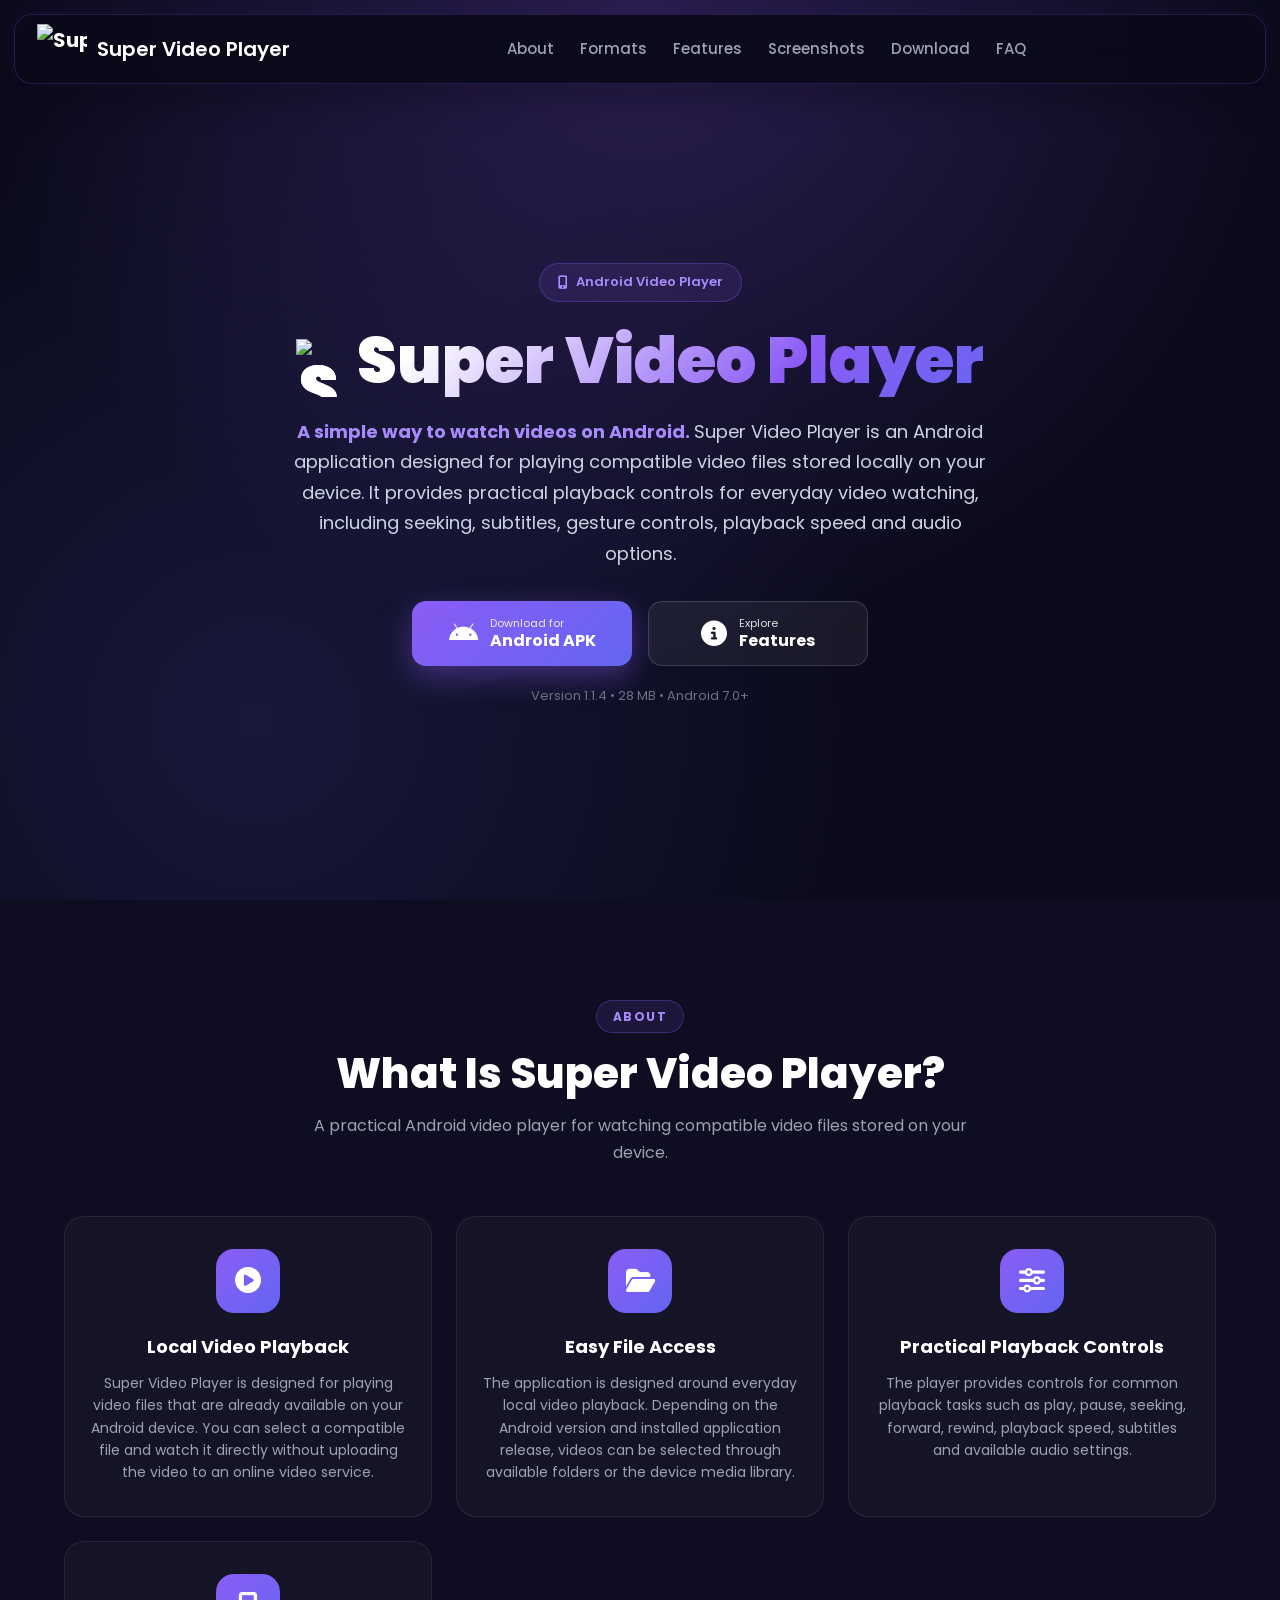
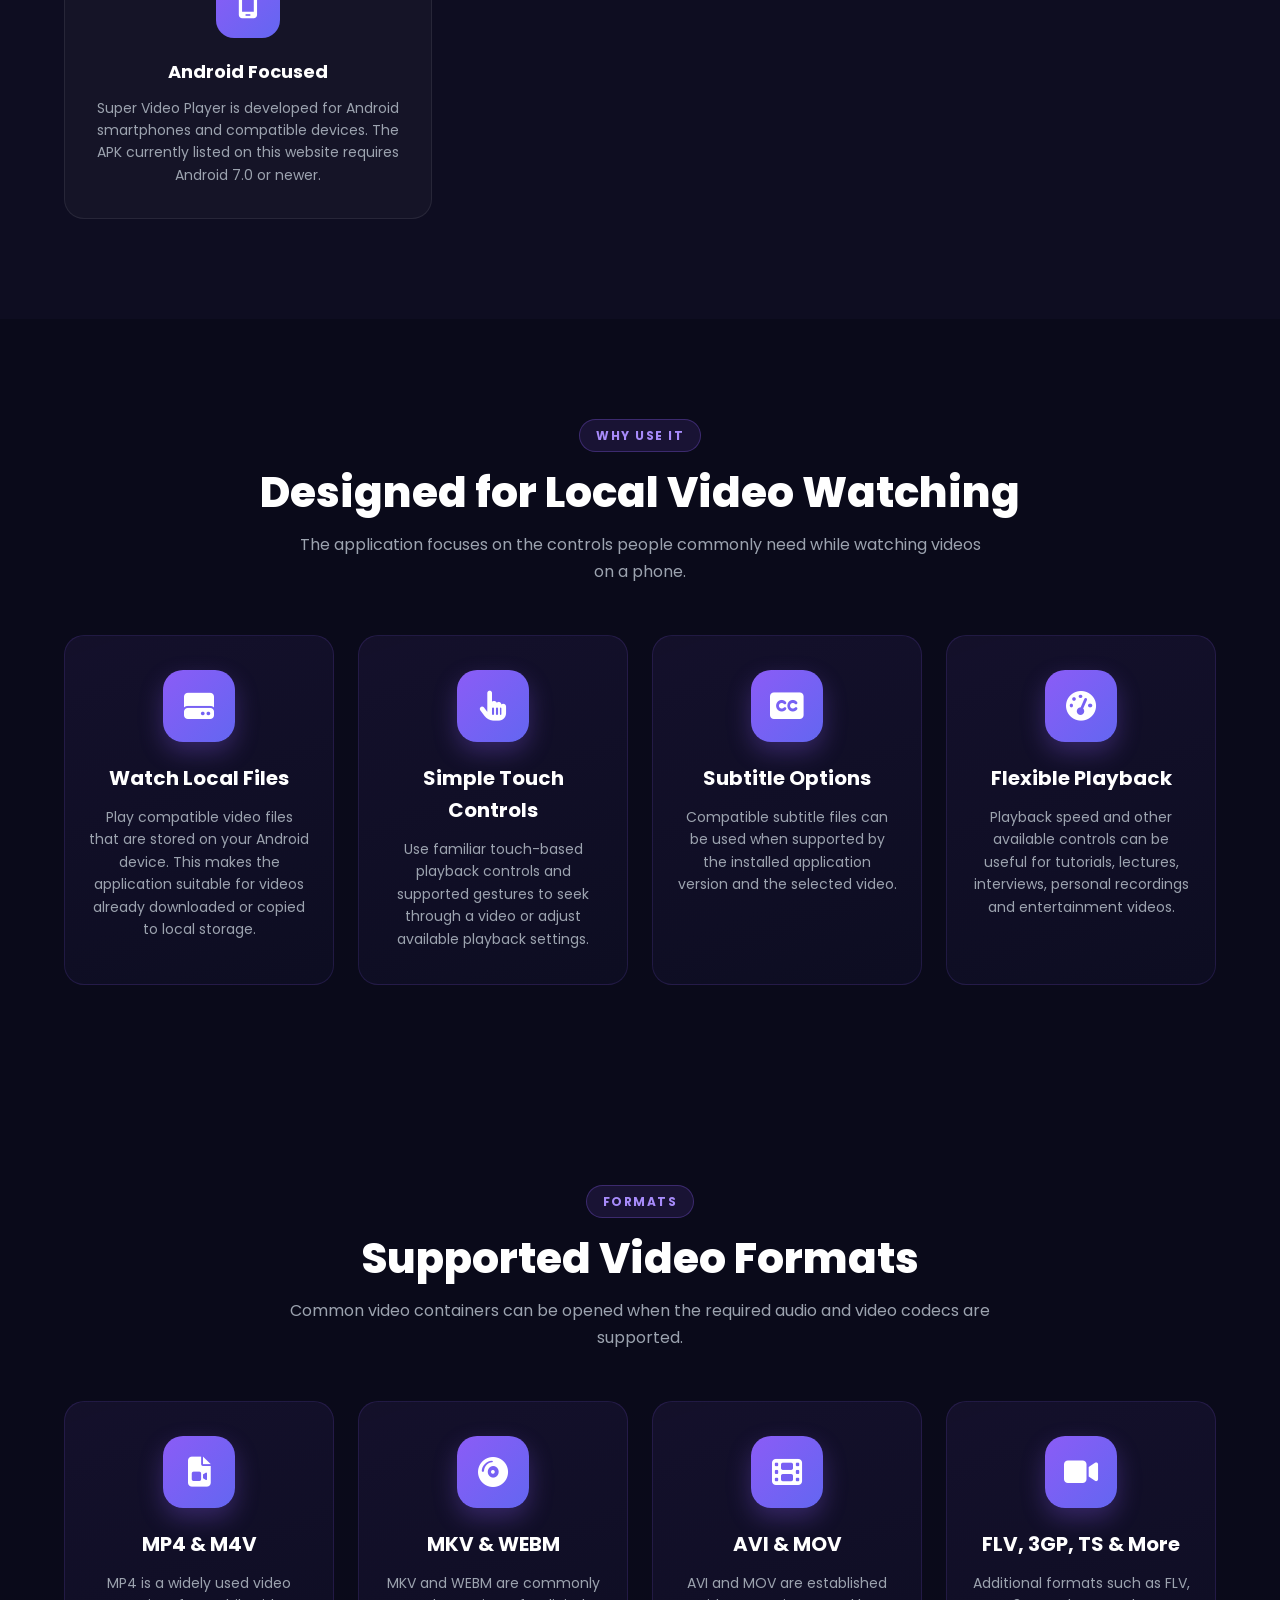
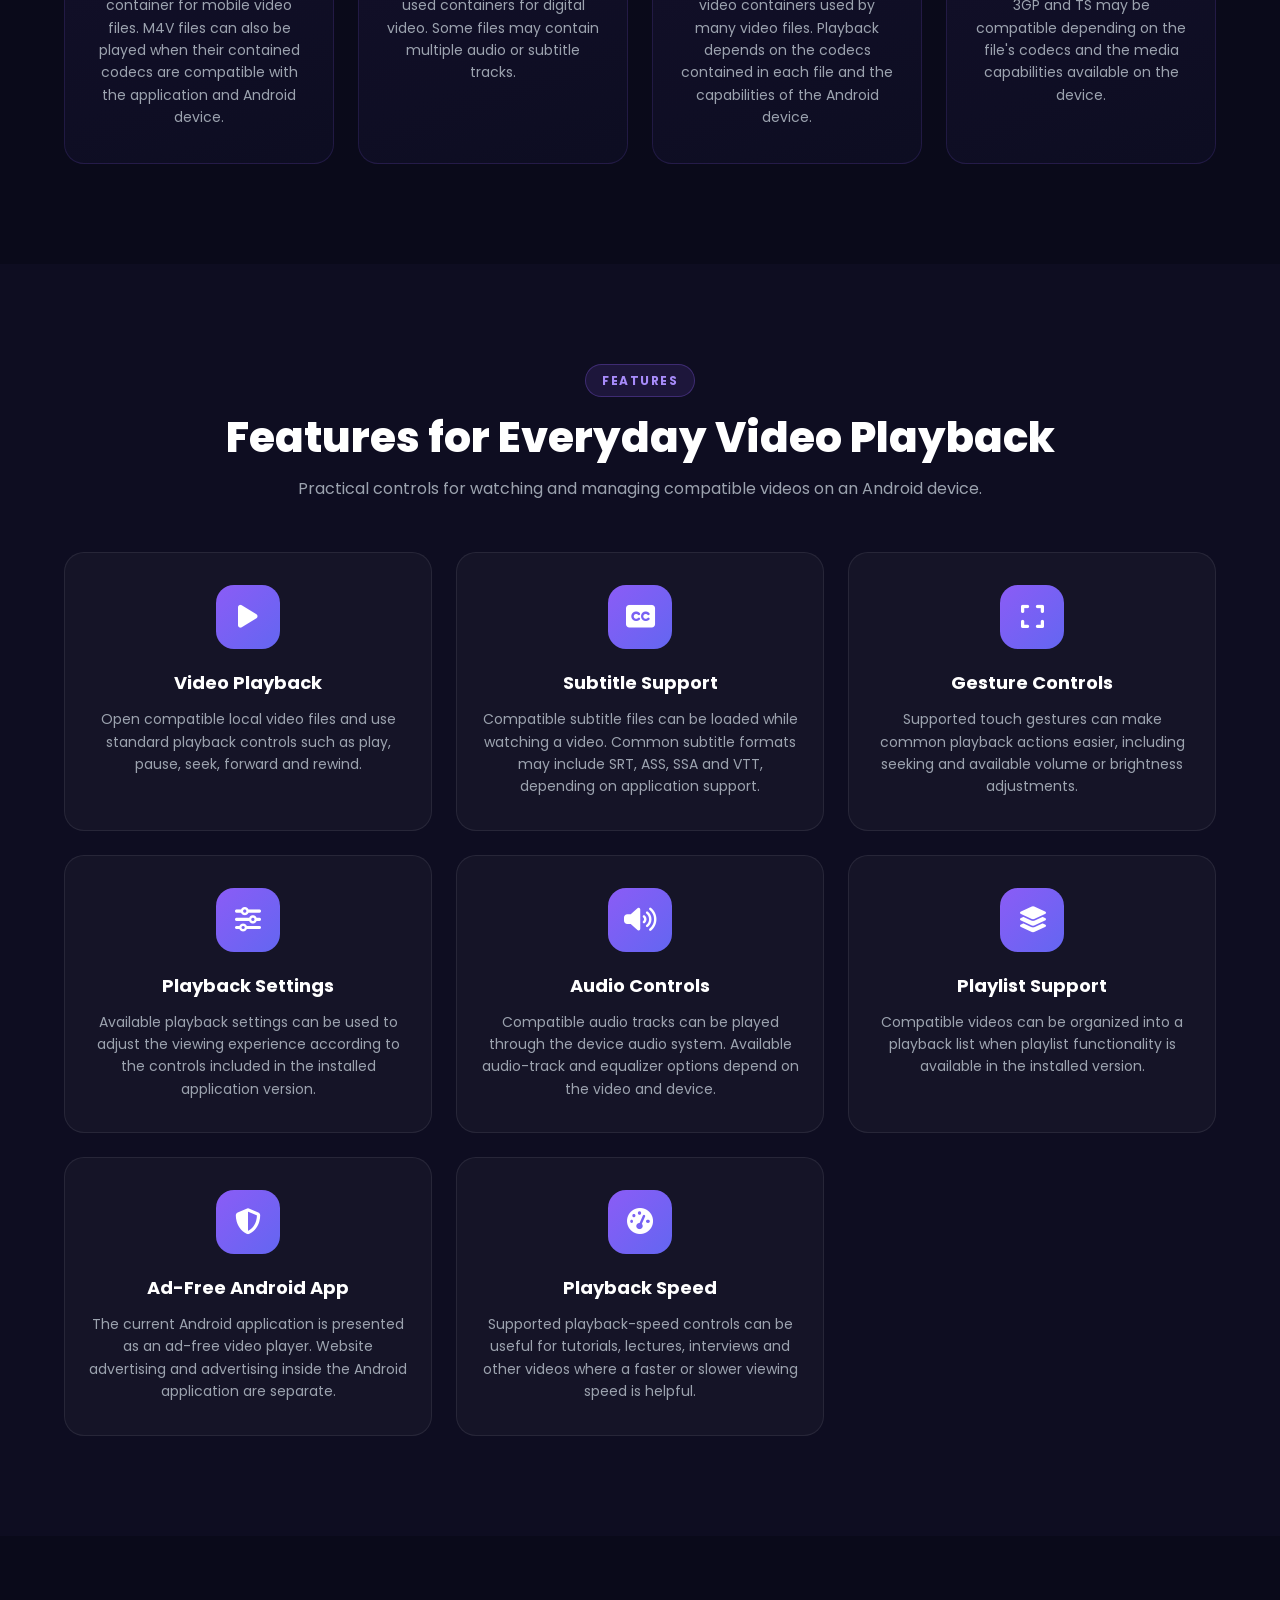
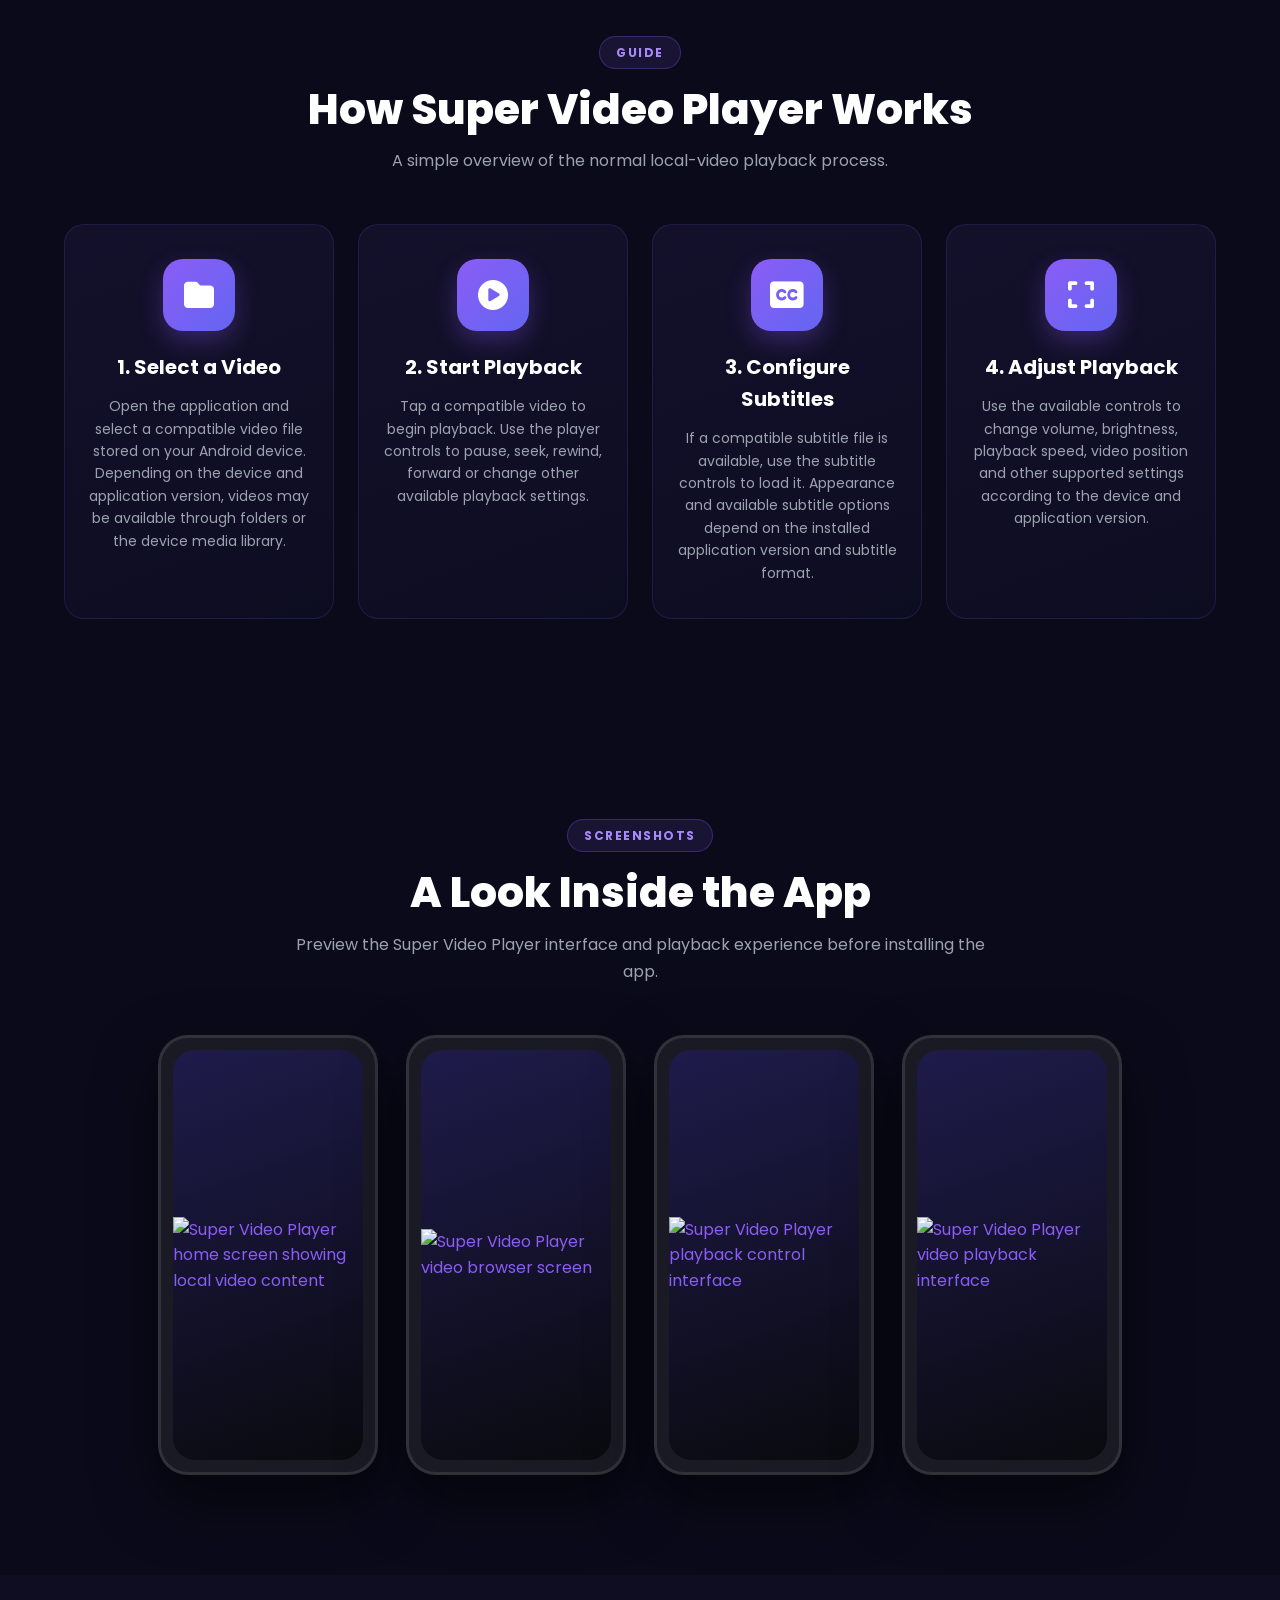
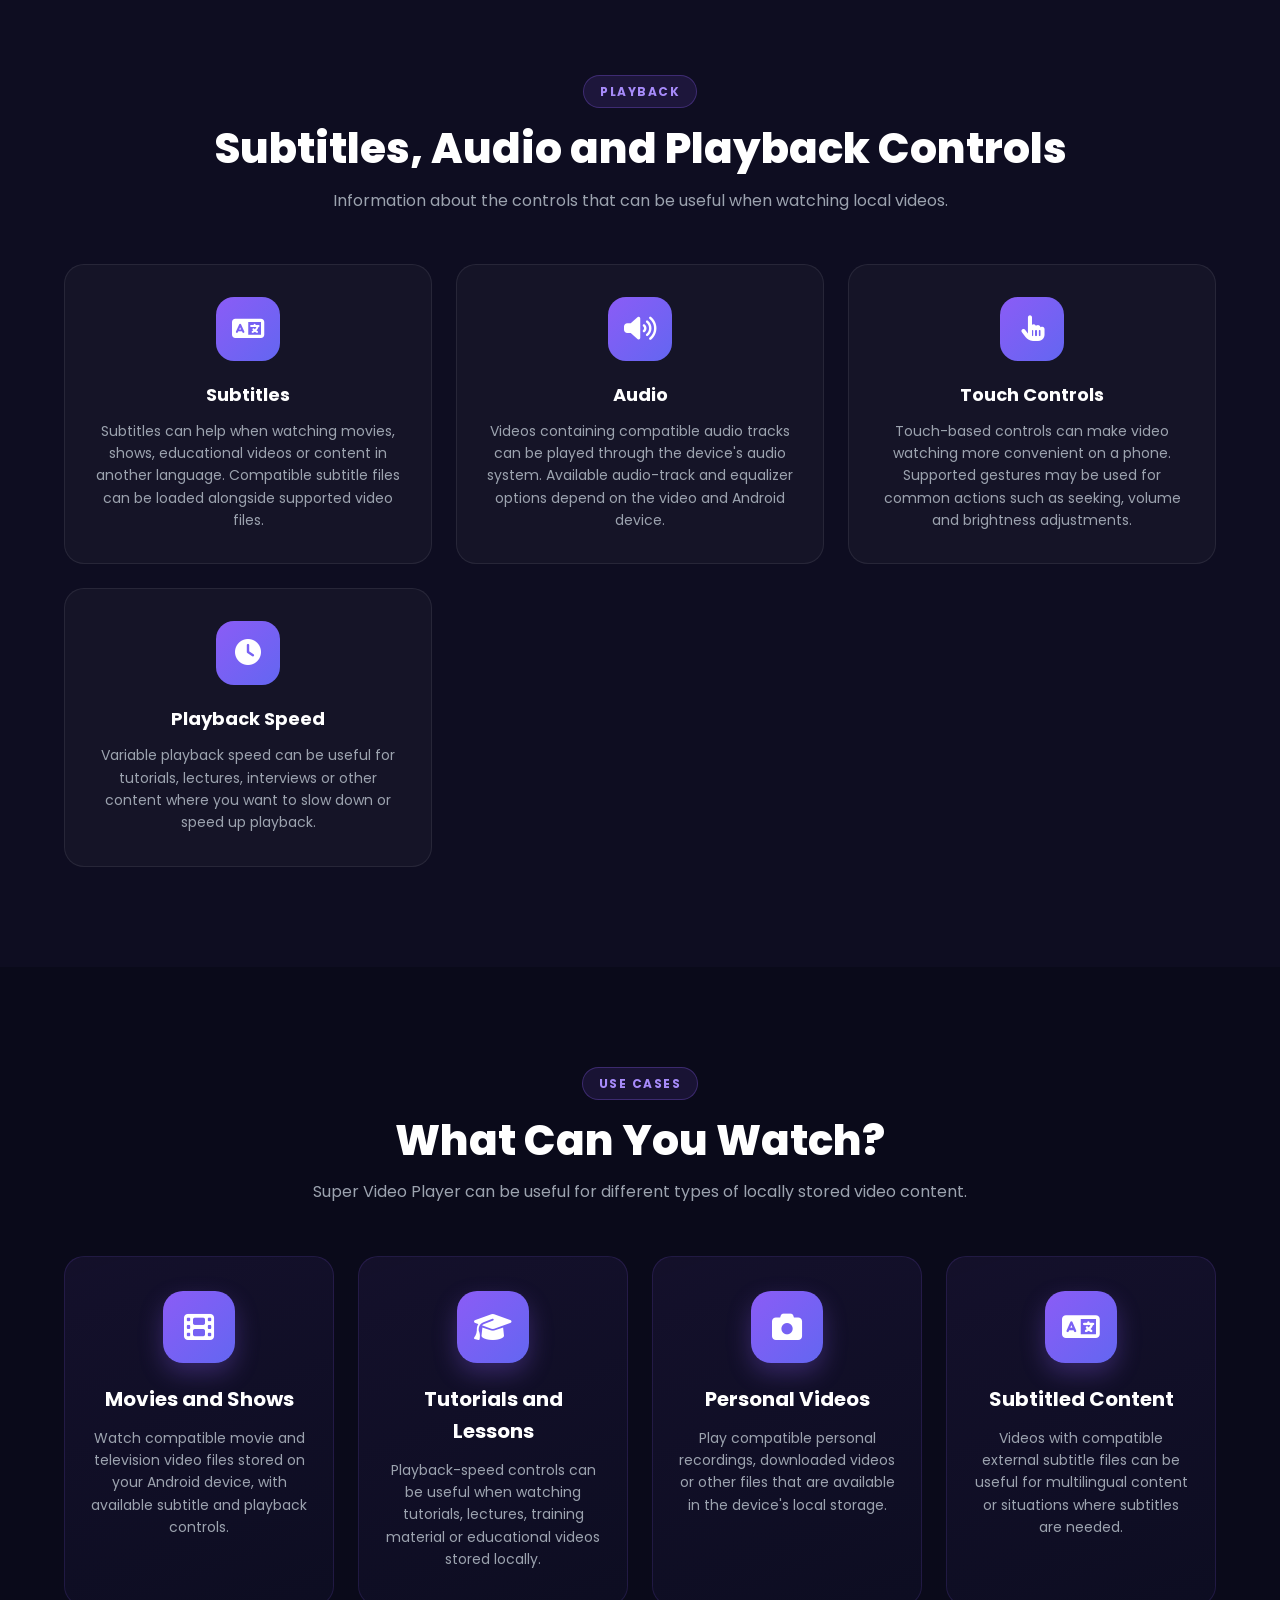
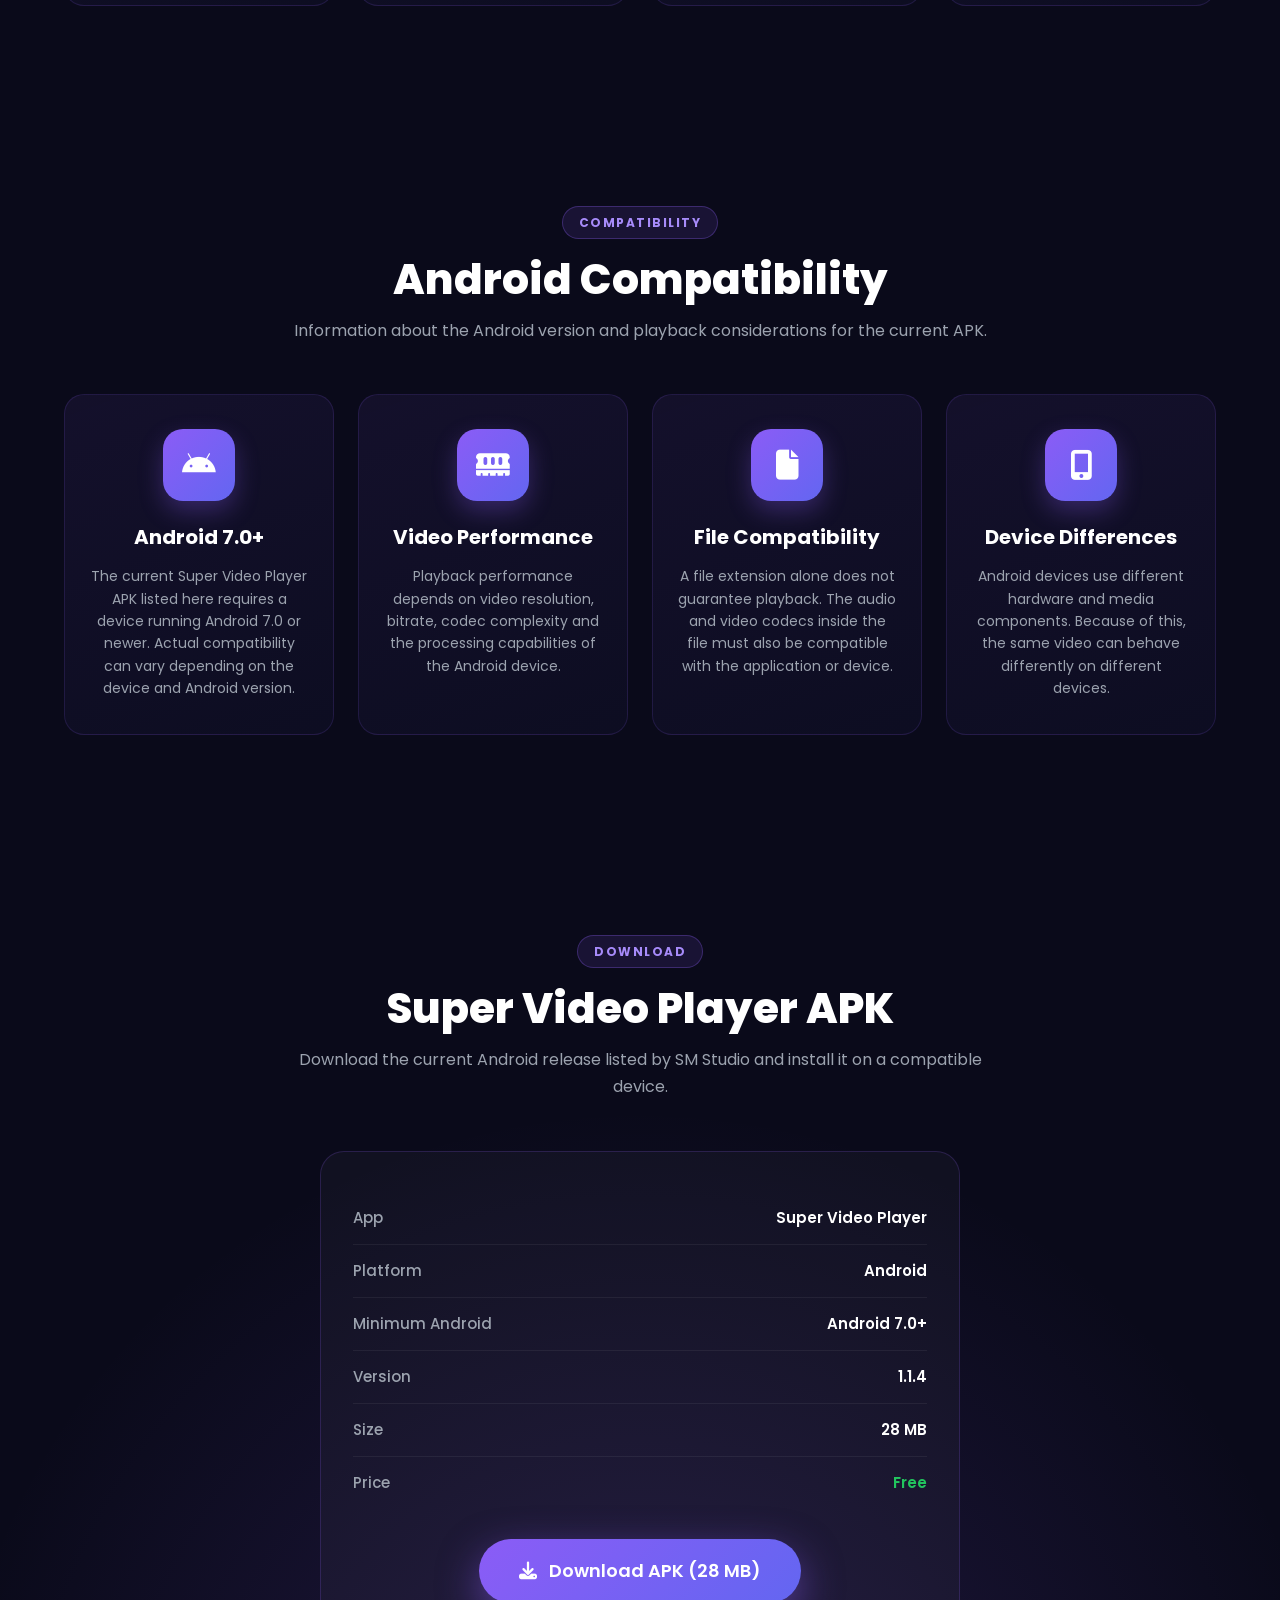
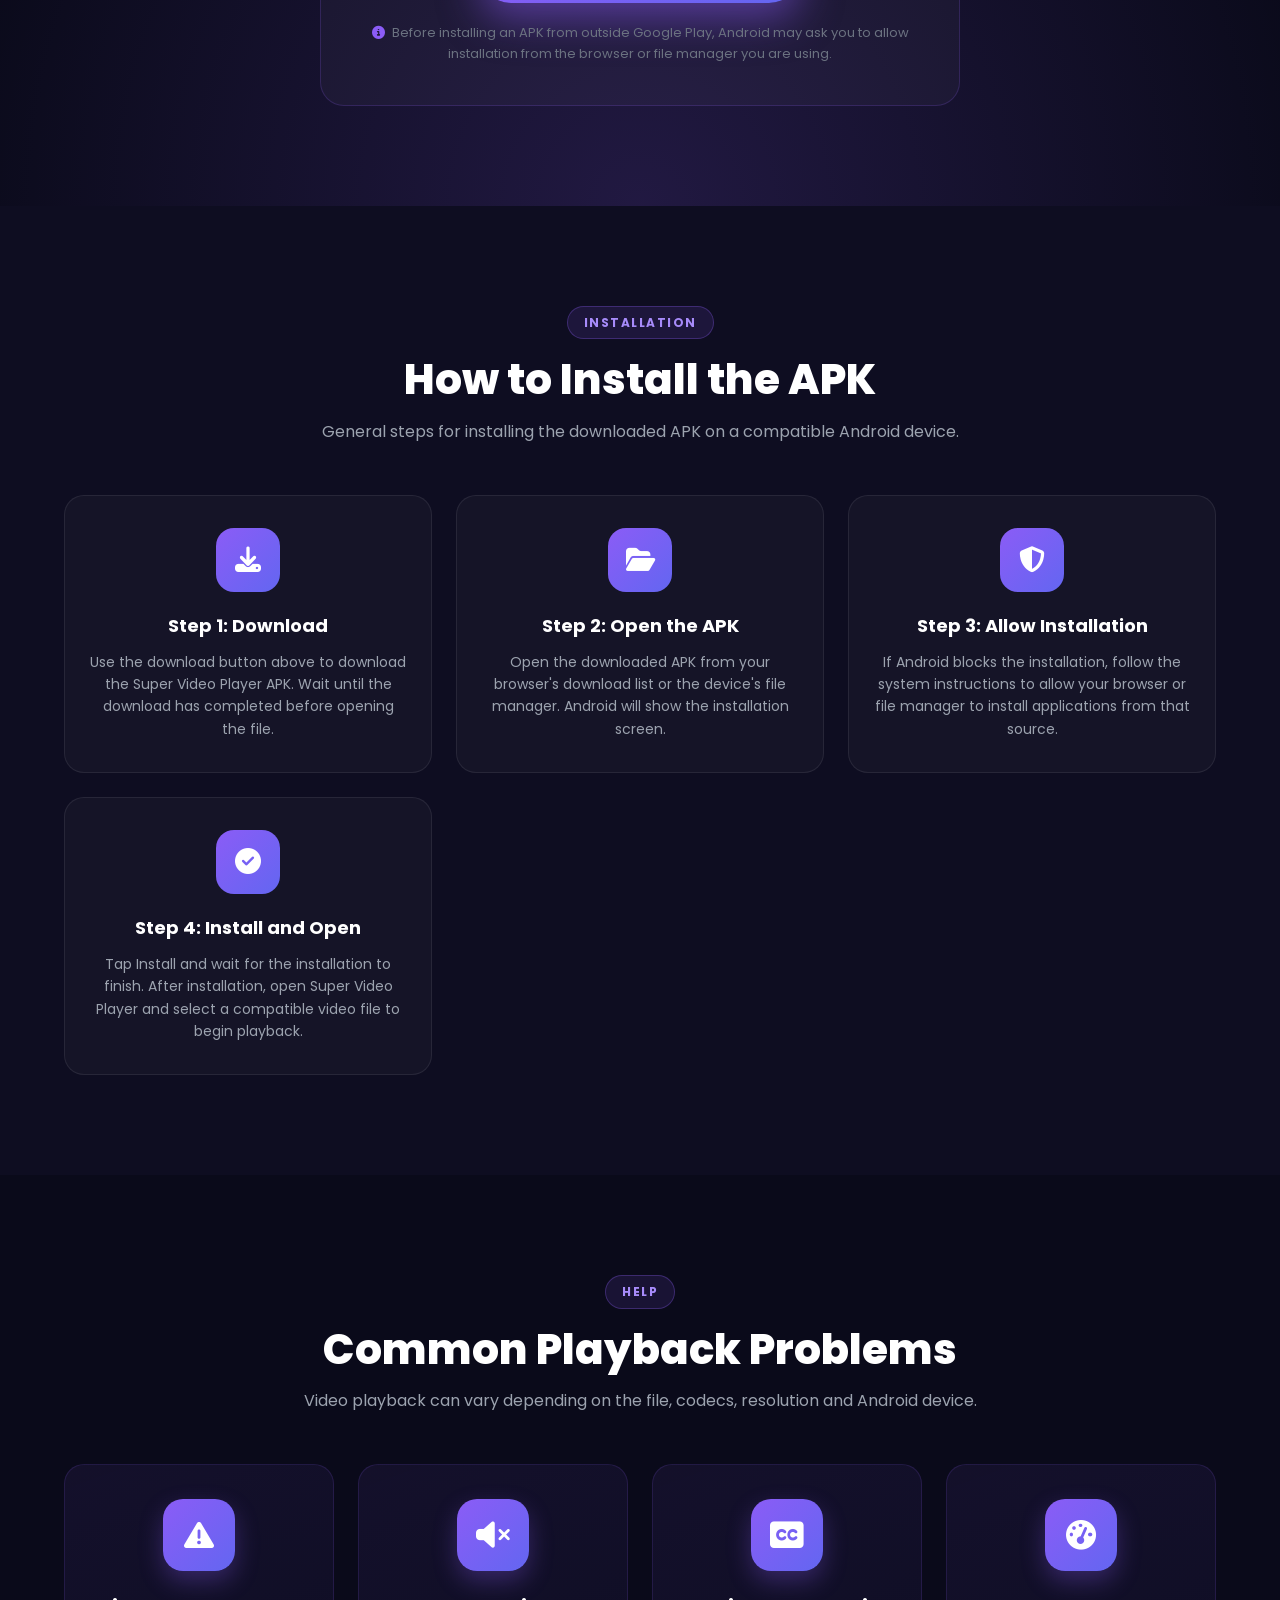
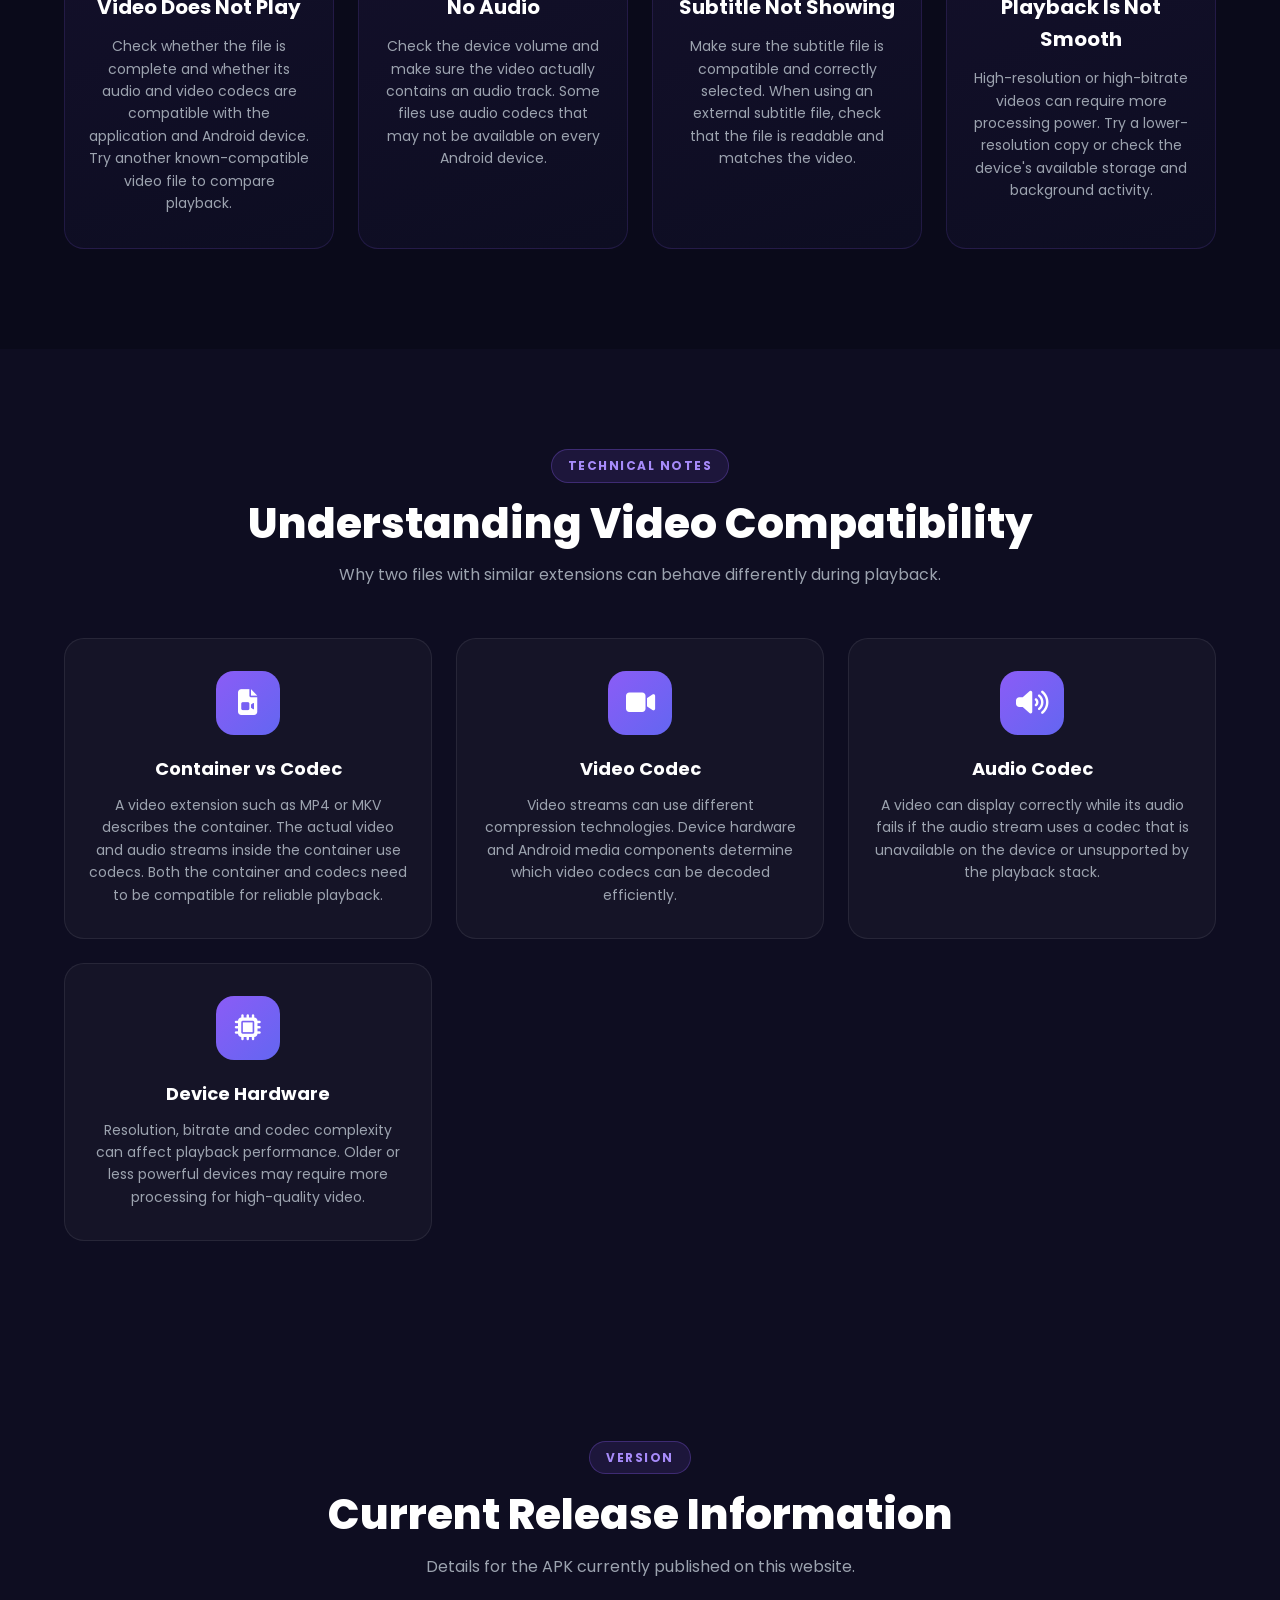
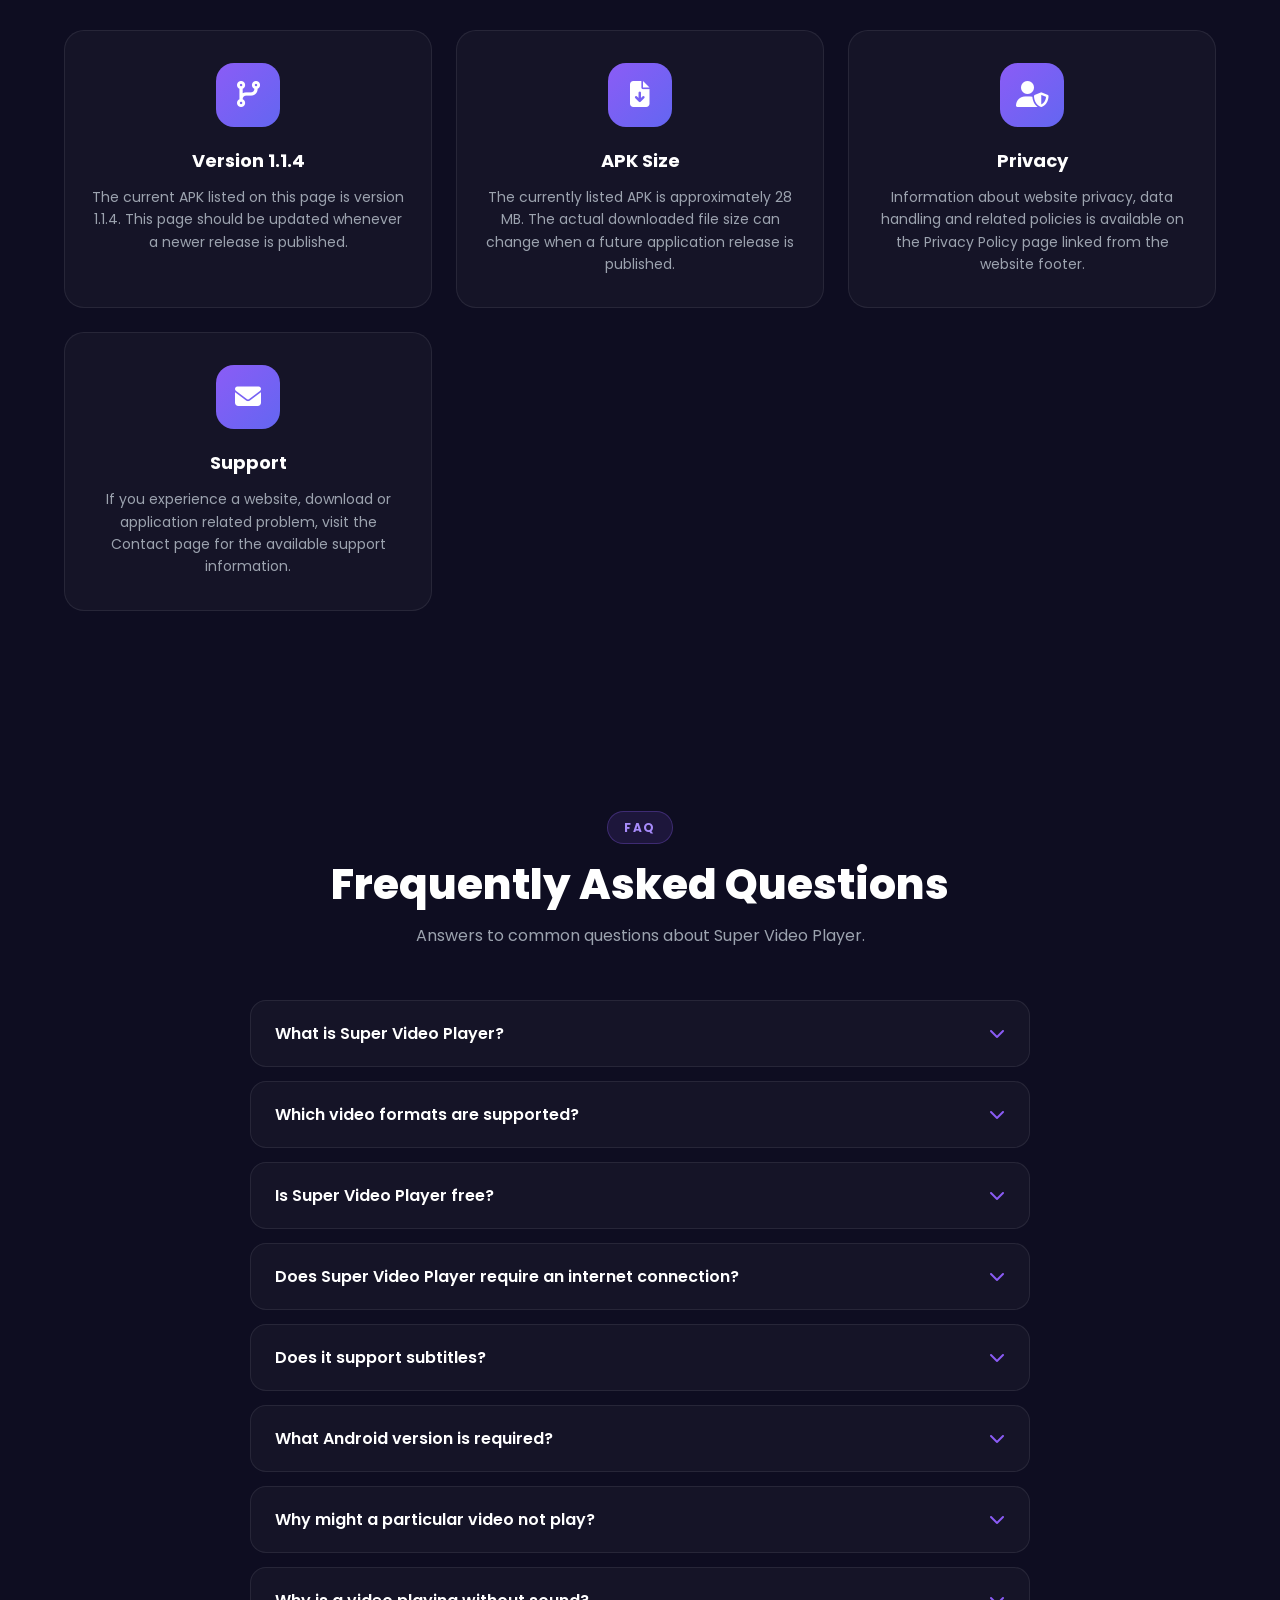
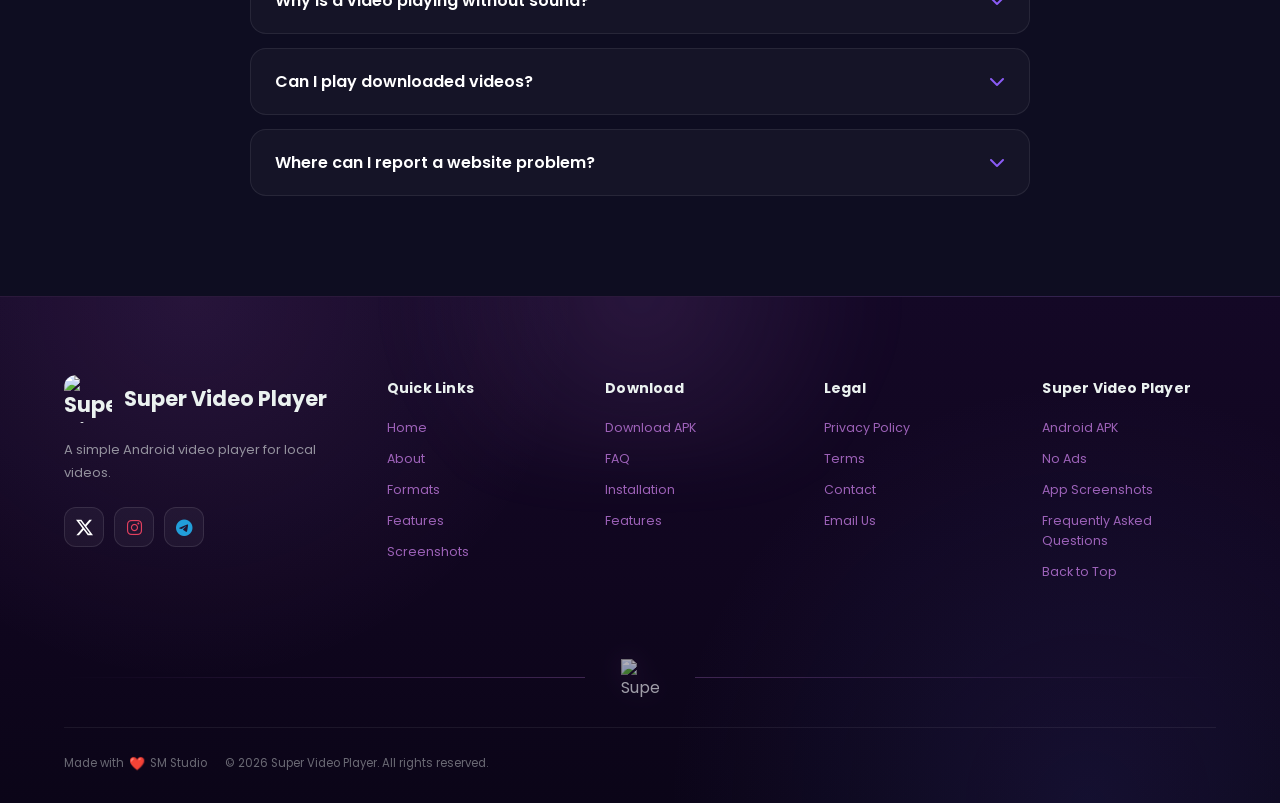
==== commit 57f0f87e: "Update print statement from 'Hello' to 'Goodbye'" ====
--- a/index.html
+++ b/index.html
@@ -12,17 +12,22 @@
 
   <meta
     name="description"
-    content="Super Video Player is an Android video player for local video files, with support for common video formats, subtitles, gesture controls, playback speed, playlists and audio controls."
+    content="Super Video Player is an Android video player for local video files, with practical playback controls, subtitles, gesture controls, playback speed and playlist features."
   >
 
   <meta
     name="keywords"
-    content="Super Video Player, Android video player, video player APK, Android media player, MP4 player, MKV player, subtitle player, offline video player, SM Studio"
+    content="Super Video Player, Android video player, local video player, offline video player, video player APK, Android media player, MP4 player, MKV player, subtitle player, SM Studio"
+  >
+
+  <meta
+    name="author"
+    content="SM Studio"
   >
 
   <meta
     name="theme-color"
-    content="#0f172a"
+    content="#0a0a1a"
   >
 
   <meta
@@ -35,7 +40,10 @@
     href="https://sm7-studio.online/"
   >
 
-  <!-- Open Graph -->
+
+  <!-- =====================================================
+       OPEN GRAPH
+  ====================================================== -->
 
   <meta
     property="og:title"
@@ -44,7 +52,7 @@
 
   <meta
     property="og:description"
-    content="Learn about Super Video Player, its supported formats, playback features, subtitle controls and Android APK."
+    content="Learn about Super Video Player, local video playback, supported formats, subtitles, playback controls and the current Android APK."
   >
 
   <meta
@@ -62,8 +70,41 @@
     content="https://i.ibb.co/m598JHpc/Super-Video-Player-Logo.png"
   >
 
+  <meta
+    property="og:site_name"
+    content="Super Video Player"
+  >
+
+
+  <!-- =====================================================
+       TWITTER CARD
+  ====================================================== -->
+
+  <meta
+    name="twitter:card"
+    content="summary"
+  >
+
+  <meta
+    name="twitter:title"
+    content="Super Video Player - Video Player for Android"
+  >
+
+  <meta
+    name="twitter:description"
+    content="An Android video player focused on local video playback, subtitles and practical playback controls."
+  >
+
+  <meta
+    name="twitter:image"
+    content="https://i.ibb.co/m598JHpc/Super-Video-Player-Logo.png"
+  >
+
+
   <!-- =====================================================
        GOOGLE ADSENSE
+       Manual ad units are intentionally not placed on this
+       page while the website is being reviewed for AdSense.
   ====================================================== -->
 
   <script
@@ -77,9 +118,11 @@
     content="ca-pub-2090259959275063"
   >
 
+
   <title>
     Super Video Player - Video Player for Android | SM Studio
   </title>
+
 
   <!-- =====================================================
        FAVICON
@@ -136,6 +179,7 @@
     content="favicon.png"
   >
 
+
   <!-- =====================================================
        GOOGLE FONTS
   ====================================================== -->
@@ -156,6 +200,7 @@
     rel="stylesheet"
   >
 
+
   <!-- =====================================================
        MAIN CSS
   ====================================================== -->
@@ -165,6 +210,7 @@
     href="style.css"
   >
 
+
   <!-- =====================================================
        FONT AWESOME
   ====================================================== -->
@@ -178,6 +224,7 @@
 
 
 <body>
+
 
 <!-- =====================================================
      NAVBAR
@@ -265,7 +312,10 @@
         aria-controls="navLinks"
       >
 
-        <i class="fas fa-bars"></i>
+        <i
+          class="fas fa-bars"
+          aria-hidden="true"
+        ></i>
 
       </button>
 
@@ -286,7 +336,10 @@
 
     <div class="hero-badge">
 
-      <i class="fas fa-mobile-screen-button"></i>
+      <i
+        class="fas fa-mobile-screen-button"
+        aria-hidden="true"
+      ></i>
 
       Android Video Player
 
@@ -315,11 +368,12 @@
         A simple way to watch videos on Android.
       </strong>
 
-      Super Video Player is an Android video player
-      designed for local video files stored on your device.
-      It supports common video formats and provides useful
-      playback controls such as subtitles, gesture controls,
-      playback speed, playlists and audio adjustments.
+      Super Video Player is an Android application
+      designed for playing compatible video files stored
+      locally on your device. It provides practical
+      playback controls for everyday video watching,
+      including seeking, subtitles, gesture controls,
+      playback speed and audio options.
 
     </p>
 
@@ -331,7 +385,10 @@
         class="btn btn-primary"
       >
 
-        <i class="fab fa-android"></i>
+        <i
+          class="fab fa-android"
+          aria-hidden="true"
+        ></i>
 
         <div>
 
@@ -353,7 +410,10 @@
         class="btn btn-secondary"
       >
 
-        <i class="fas fa-info-circle"></i>
+        <i
+          class="fas fa-info-circle"
+          aria-hidden="true"
+        ></i>
 
         <div>
 
@@ -404,7 +464,7 @@
 
       <p class="section-subtitle">
         A practical Android video player for watching
-        locally stored video files.
+        compatible video files stored on your device.
       </p>
 
     </div>
@@ -415,7 +475,10 @@
       <div class="feature-card">
 
         <div class="icon-box">
-          <i class="fas fa-play-circle"></i>
+          <i
+            class="fas fa-play-circle"
+            aria-hidden="true"
+          ></i>
         </div>
 
         <h3>
@@ -425,9 +488,9 @@
         <p>
           Super Video Player is designed for playing video
           files that are already available on your Android
-          device. You can open compatible files and watch
-          them without needing to upload the videos to an
-          online service.
+          device. You can select a compatible file and watch
+          it directly without uploading the video to an
+          online video service.
         </p>
 
       </div>
@@ -436,7 +499,10 @@
       <div class="feature-card">
 
         <div class="icon-box">
-          <i class="fas fa-folder-open"></i>
+          <i
+            class="fas fa-folder-open"
+            aria-hidden="true"
+          ></i>
         </div>
 
         <h3>
@@ -444,10 +510,11 @@
         </h3>
 
         <p>
-          The player is intended to make everyday video
-          playback simple. Select a video from your device,
-          open it in the player and use the playback controls
-          to adjust the viewing experience.
+          The application is designed around everyday local
+          video playback. Depending on the Android version
+          and installed application release, videos can be
+          selected through available folders or the device
+          media library.
         </p>
 
       </div>
@@ -456,18 +523,21 @@
       <div class="feature-card">
 
         <div class="icon-box">
-          <i class="fas fa-sliders"></i>
-        </div>
-
-        <h3>
-          Useful Playback Controls
-        </h3>
-
-        <p>
-          Depending on the video and device, you can use
-          controls for seeking, playback speed, subtitles,
-          audio settings, playlists and other playback
-          adjustments.
+          <i
+            class="fas fa-sliders"
+            aria-hidden="true"
+          ></i>
+        </div>
+
+        <h3>
+          Practical Playback Controls
+        </h3>
+
+        <p>
+          The player provides controls for common playback
+          tasks such as play, pause, seeking, forward,
+          rewind, playback speed, subtitles and available
+          audio settings.
         </p>
 
       </div>
@@ -476,7 +546,10 @@
       <div class="feature-card">
 
         <div class="icon-box">
-          <i class="fas fa-mobile-screen"></i>
+          <i
+            class="fas fa-mobile-screen"
+            aria-hidden="true"
+          ></i>
         </div>
 
         <h3>
@@ -484,9 +557,133 @@
         </h3>
 
         <p>
-          The application is built specifically for Android
-          devices and supports Android 7.0 and newer for the
-          current release listed on this website.
+          Super Video Player is developed for Android
+          smartphones and compatible devices. The APK
+          currently listed on this website requires Android
+          7.0 or newer.
+        </p>
+
+      </div>
+
+    </div>
+
+  </div>
+
+</section>
+
+
+<!-- =====================================================
+     WHY USE
+====================================================== -->
+
+<section class="formats">
+
+  <div class="container">
+
+    <div class="section-header">
+
+      <span class="section-tag">
+        WHY USE IT
+      </span>
+
+      <h2>
+        Designed for Local Video Watching
+      </h2>
+
+      <p class="section-subtitle">
+        The application focuses on the controls people
+        commonly need while watching videos on a phone.
+      </p>
+
+    </div>
+
+
+    <div class="formats-grid">
+
+      <div class="format-card">
+
+        <div class="format-icon">
+          <i
+            class="fas fa-hard-drive"
+            aria-hidden="true"
+          ></i>
+        </div>
+
+        <h3>
+          Watch Local Files
+        </h3>
+
+        <p>
+          Play compatible video files that are stored on
+          your Android device. This makes the application
+          suitable for videos already downloaded or copied
+          to local storage.
+        </p>
+
+      </div>
+
+
+      <div class="format-card">
+
+        <div class="format-icon">
+          <i
+            class="fas fa-hand-pointer"
+            aria-hidden="true"
+          ></i>
+        </div>
+
+        <h3>
+          Simple Touch Controls
+        </h3>
+
+        <p>
+          Use familiar touch-based playback controls and
+          supported gestures to seek through a video or
+          adjust available playback settings.
+        </p>
+
+      </div>
+
+
+      <div class="format-card">
+
+        <div class="format-icon">
+          <i
+            class="fas fa-closed-captioning"
+            aria-hidden="true"
+          ></i>
+        </div>
+
+        <h3>
+          Subtitle Options
+        </h3>
+
+        <p>
+          Compatible subtitle files can be used when
+          supported by the installed application version
+          and the selected video.
+        </p>
+
+      </div>
+
+
+      <div class="format-card">
+
+        <div class="format-icon">
+          <i
+            class="fas fa-gauge-high"
+            aria-hidden="true"
+          ></i>
+        </div>
+
+        <h3>
+          Flexible Playback
+        </h3>
+
+        <p>
+          Playback speed and other available controls can
+          be useful for tutorials, lectures, interviews,
+          personal recordings and entertainment videos.
         </p>
 
       </div>
@@ -520,8 +717,8 @@
       </h2>
 
       <p class="section-subtitle">
-        Super Video Player supports several commonly used
-        video containers and file types.
+        Common video containers can be opened when the
+        required audio and video codecs are supported.
       </p>
 
     </div>
@@ -532,7 +729,10 @@
       <div class="format-card">
 
         <div class="format-icon">
-          <i class="fas fa-file-video"></i>
+          <i
+            class="fas fa-file-video"
+            aria-hidden="true"
+          ></i>
         </div>
 
         <h3>
@@ -540,9 +740,10 @@
         </h3>
 
         <p>
-          MP4 is one of the most widely used video containers
-          for mobile video files. M4V files are also commonly
-          used for video playback on compatible devices.
+          MP4 is a widely used video container for mobile
+          video files. M4V files can also be played when
+          their contained codecs are compatible with the
+          application and Android device.
         </p>
 
       </div>
@@ -551,7 +752,10 @@
       <div class="format-card">
 
         <div class="format-icon">
-          <i class="fas fa-compact-disc"></i>
+          <i
+            class="fas fa-compact-disc"
+            aria-hidden="true"
+          ></i>
         </div>
 
         <h3>
@@ -559,8 +763,8 @@
         </h3>
 
         <p>
-          MKV and WEBM are commonly used for high-quality
-          digital video. Compatible files can include multiple
+          MKV and WEBM are commonly used containers for
+          digital video. Some files may contain multiple
           audio or subtitle tracks.
         </p>
 
@@ -570,7 +774,10 @@
       <div class="format-card">
 
         <div class="format-icon">
-          <i class="fas fa-film"></i>
+          <i
+            class="fas fa-film"
+            aria-hidden="true"
+          ></i>
         </div>
 
         <h3>
@@ -578,10 +785,10 @@
         </h3>
 
         <p>
-          AVI and MOV are established video formats used by
-          many older and newer video files. Playback depends
-          on the codecs contained in the file and the Android
-          device.
+          AVI and MOV are established video containers used
+          by many video files. Playback depends on the
+          codecs contained in each file and the capabilities
+          of the Android device.
         </p>
 
       </div>
@@ -590,7 +797,10 @@
       <div class="format-card">
 
         <div class="format-icon">
-          <i class="fas fa-video"></i>
+          <i
+            class="fas fa-video"
+            aria-hidden="true"
+          ></i>
         </div>
 
         <h3>
@@ -598,9 +808,9 @@
         </h3>
 
         <p>
-          The application is intended to support additional
-          commonly used formats such as FLV, 3GP and TS,
-          subject to the codecs supported by the device.
+          Additional formats such as FLV, 3GP and TS may be
+          compatible depending on the file's codecs and the
+          media capabilities available on the device.
         </p>
 
       </div>
@@ -610,24 +820,6 @@
   </div>
 
 </section>
-
-
-<!-- =====================================================
-     ADS - FORMAT
-====================================================== -->
-
-<ins
-  class="adsbygoogle"
-  style="display:block"
-  data-ad-client="ca-pub-2090259959275063"
-  data-ad-slot="8753710062"
-  data-ad-format="auto"
-  data-full-width-responsive="true">
-</ins>
-
-<script>
-  (adsbygoogle = window.adsbygoogle || []).push({});
-</script>
 
 
 <!-- =====================================================
@@ -652,8 +844,8 @@
       </h2>
 
       <p class="section-subtitle">
-        The player includes practical controls for watching
-        and managing videos on an Android device.
+        Practical controls for watching and managing
+        compatible videos on an Android device.
       </p>
 
     </div>
@@ -661,10 +853,14 @@
 
     <div class="features-grid">
 
+
       <div class="feature-card">
 
         <div class="icon-box">
-          <i class="fas fa-play"></i>
+          <i
+            class="fas fa-play"
+            aria-hidden="true"
+          ></i>
         </div>
 
         <h3>
@@ -672,9 +868,9 @@
         </h3>
 
         <p>
-          Open supported local video files and use standard
-          playback controls such as play, pause, seek,
-          forward and rewind.
+          Open compatible local video files and use
+          standard playback controls such as play, pause,
+          seek, forward and rewind.
         </p>
 
       </div>
@@ -683,7 +879,10 @@
       <div class="feature-card">
 
         <div class="icon-box">
-          <i class="fas fa-closed-captioning"></i>
+          <i
+            class="fas fa-closed-captioning"
+            aria-hidden="true"
+          ></i>
         </div>
 
         <h3>
@@ -692,8 +891,9 @@
 
         <p>
           Compatible subtitle files can be loaded while
-          watching a video. Supported subtitle formats may
-          include SRT, ASS, SSA and VTT.
+          watching a video. Common subtitle formats may
+          include SRT, ASS, SSA and VTT, depending on
+          application support.
         </p>
 
       </div>
@@ -702,7 +902,10 @@
       <div class="feature-card">
 
         <div class="icon-box">
-          <i class="fas fa-expand"></i>
+          <i
+            class="fas fa-expand"
+            aria-hidden="true"
+          ></i>
         </div>
 
         <h3>
@@ -710,9 +913,9 @@
         </h3>
 
         <p>
-          Use supported touch gestures to make common
-          playback adjustments such as seeking, changing
-          volume or adjusting screen brightness.
+          Supported touch gestures can make common playback
+          actions easier, including seeking and available
+          volume or brightness adjustments.
         </p>
 
       </div>
@@ -721,17 +924,20 @@
       <div class="feature-card">
 
         <div class="icon-box">
-          <i class="fas fa-closed-captioning"></i>
-        </div>
-
-        <h3>
-          Subtitle Customization
-        </h3>
-
-        <p>
-          Adjust subtitle appearance when supported by the
-          player, including text size and other available
-          subtitle display settings.
+          <i
+            class="fas fa-sliders-h"
+            aria-hidden="true"
+          ></i>
+        </div>
+
+        <h3>
+          Playback Settings
+        </h3>
+
+        <p>
+          Available playback settings can be used to adjust
+          the viewing experience according to the controls
+          included in the installed application version.
         </p>
 
       </div>
@@ -740,7 +946,10 @@
       <div class="feature-card">
 
         <div class="icon-box">
-          <i class="fas fa-sliders-h"></i>
+          <i
+            class="fas fa-volume-high"
+            aria-hidden="true"
+          ></i>
         </div>
 
         <h3>
@@ -748,9 +957,9 @@
         </h3>
 
         <p>
-          Audio controls can be used to adjust the listening
-          experience. Available equalizer options depend on
-          the installed application version and device.
+          Compatible audio tracks can be played through the
+          device audio system. Available audio-track and
+          equalizer options depend on the video and device.
         </p>
 
       </div>
@@ -759,7 +968,10 @@
       <div class="feature-card">
 
         <div class="icon-box">
-          <i class="fas fa-layer-group"></i>
+          <i
+            class="fas fa-layer-group"
+            aria-hidden="true"
+          ></i>
         </div>
 
         <h3>
@@ -767,18 +979,24 @@
         </h3>
 
         <p>
-          Organize compatible videos into a playback list
-          when playlist functionality is available in the
-          installed version.
-        </p>
-
-      </div>
-
-
-      <div class="feature-card" id="no-ads">
+          Compatible videos can be organized into a playback
+          list when playlist functionality is available in
+          the installed version.
+        </p>
+
+      </div>
+
+
+      <div
+        class="feature-card"
+        id="no-ads"
+      >
 
         <div class="icon-box">
-          <i class="fas fa-shield-alt"></i>
+          <i
+            class="fas fa-shield-halved"
+            aria-hidden="true"
+          ></i>
         </div>
 
         <h3>
@@ -786,10 +1004,10 @@
         </h3>
 
         <p>
-          The current Android application is presented as an
-          ad-free player. The website and the Android app are
-          separate, so website advertising does not mean that
-          advertisements are displayed inside the app.
+          The current Android application is presented as
+          an ad-free video player. Website advertising and
+          advertising inside the Android application are
+          separate.
         </p>
 
       </div>
@@ -798,7 +1016,10 @@
       <div class="feature-card">
 
         <div class="icon-box">
-          <i class="fas fa-gauge-high"></i>
+          <i
+            class="fas fa-gauge-high"
+            aria-hidden="true"
+          ></i>
         </div>
 
         <h3>
@@ -806,9 +1027,10 @@
         </h3>
 
         <p>
-          Change playback speed when supported by the current
-          application version. Speed controls are useful for
-          tutorials, lectures, interviews and other videos.
+          Supported playback-speed controls can be useful
+          for tutorials, lectures, interviews and other
+          videos where a faster or slower viewing speed is
+          helpful.
         </p>
 
       </div>
@@ -821,7 +1043,7 @@
 
 
 <!-- =====================================================
-     DETAILED PLAYBACK GUIDE
+     HOW IT WORKS
 ====================================================== -->
 
 <section class="formats">
@@ -839,8 +1061,8 @@
       </h2>
 
       <p class="section-subtitle">
-        A simple overview of the normal video playback
-        process on Android.
+        A simple overview of the normal local-video
+        playback process.
       </p>
 
     </div>
@@ -848,10 +1070,14 @@
 
     <div class="formats-grid">
 
+
       <div class="format-card">
 
         <div class="format-icon">
-          <i class="fas fa-folder"></i>
+          <i
+            class="fas fa-folder"
+            aria-hidden="true"
+          ></i>
         </div>
 
         <h3>
@@ -861,7 +1087,7 @@
         <p>
           Open the application and select a compatible video
           file stored on your Android device. Depending on
-          your device and application version, videos may be
+          the device and application version, videos may be
           available through folders or the device media
           library.
         </p>
@@ -872,7 +1098,10 @@
       <div class="format-card">
 
         <div class="format-icon">
-          <i class="fas fa-play-circle"></i>
+          <i
+            class="fas fa-play-circle"
+            aria-hidden="true"
+          ></i>
         </div>
 
         <h3>
@@ -880,10 +1109,9 @@
         </h3>
 
         <p>
-          Tap a video to start playback. The player provides
-          common controls for pausing, seeking, changing
-          playback position and switching between available
-          playback options.
+          Tap a compatible video to begin playback. Use the
+          player controls to pause, seek, rewind, forward or
+          change other available playback settings.
         </p>
 
       </div>
@@ -892,7 +1120,10 @@
       <div class="format-card">
 
         <div class="format-icon">
-          <i class="fas fa-closed-captioning"></i>
+          <i
+            class="fas fa-closed-captioning"
+            aria-hidden="true"
+          ></i>
         </div>
 
         <h3>
@@ -900,10 +1131,10 @@
         </h3>
 
         <p>
-          If a compatible subtitle file is available, load it
-          through the subtitle controls. Subtitle appearance
-          and available options depend on the application
-          version and subtitle format.
+          If a compatible subtitle file is available, use
+          the subtitle controls to load it. Appearance and
+          available subtitle options depend on the installed
+          application version and subtitle format.
         </p>
 
       </div>
@@ -912,7 +1143,10 @@
       <div class="format-card">
 
         <div class="format-icon">
-          <i class="fas fa-expand"></i>
+          <i
+            class="fas fa-expand"
+            aria-hidden="true"
+          ></i>
         </div>
 
         <h3>
@@ -920,10 +1154,10 @@
         </h3>
 
         <p>
-          Use the available player controls to change volume,
-          brightness, playback speed, screen orientation or
-          video position according to the controls available
-          on your device.
+          Use the available controls to change volume,
+          brightness, playback speed, video position and
+          other supported settings according to the device
+          and application version.
         </p>
 
       </div>
@@ -933,24 +1167,6 @@
   </div>
 
 </section>
-
-
-<!-- =====================================================
-     ADS - FEATURES
-====================================================== -->
-
-<ins
-  class="adsbygoogle"
-  style="display:block"
-  data-ad-client="ca-pub-2090259959275063"
-  data-ad-slot="8753710062"
-  data-ad-format="auto"
-  data-full-width-responsive="true">
-</ins>
-
-<script>
-  (adsbygoogle = window.adsbygoogle || []).push({});
-</script>
 
 
 <!-- =====================================================
@@ -984,13 +1200,14 @@
 
     <div class="screenshot-slider">
 
+
       <div class="phone">
 
         <div class="phone-screen">
 
           <img
             src="https://i.ibb.co/GQDCTKsX/IMG-20260929-195745.jpg"
-            alt="Super Video Player home screen"
+            alt="Super Video Player home screen showing local video content"
             loading="lazy"
           >
 
@@ -1020,7 +1237,7 @@
 
           <img
             src="https://i.ibb.co/svpC0tL2/IMG-20260929-210203.jpg"
-            alt="Super Video Player playback controls"
+            alt="Super Video Player playback control interface"
             loading="lazy"
           >
 
@@ -1051,7 +1268,7 @@
 
 
 <!-- =====================================================
-     SUBTITLE & PLAYBACK INFORMATION
+     PLAYBACK INFORMATION
 ====================================================== -->
 
 <section class="features">
@@ -1069,7 +1286,8 @@
       </h2>
 
       <p class="section-subtitle">
-        More control over how you watch your local videos.
+        Information about the controls that can be useful
+        when watching local videos.
       </p>
 
     </div>
@@ -1077,10 +1295,14 @@
 
     <div class="features-grid">
 
+
       <div class="feature-card">
 
         <div class="icon-box">
-          <i class="fas fa-language"></i>
+          <i
+            class="fas fa-language"
+            aria-hidden="true"
+          ></i>
         </div>
 
         <h3>
@@ -1088,7 +1310,7 @@
         </h3>
 
         <p>
-          Subtitles are useful when watching movies, shows,
+          Subtitles can help when watching movies, shows,
           educational videos or content in another language.
           Compatible subtitle files can be loaded alongside
           supported video files.
@@ -1100,7 +1322,10 @@
       <div class="feature-card">
 
         <div class="icon-box">
-          <i class="fas fa-volume-high"></i>
+          <i
+            class="fas fa-volume-high"
+            aria-hidden="true"
+          ></i>
         </div>
 
         <h3>
@@ -1120,7 +1345,10 @@
       <div class="feature-card">
 
         <div class="icon-box">
-          <i class="fas fa-hand-pointer"></i>
+          <i
+            class="fas fa-hand-pointer"
+            aria-hidden="true"
+          ></i>
         </div>
 
         <h3>
@@ -1129,7 +1357,7 @@
 
         <p>
           Touch-based controls can make video watching more
-          convenient on a phone. Supported gestures can be
+          convenient on a phone. Supported gestures may be
           used for common actions such as seeking, volume
           and brightness adjustments.
         </p>
@@ -1140,7 +1368,10 @@
       <div class="feature-card">
 
         <div class="icon-box">
-          <i class="fas fa-clock"></i>
+          <i
+            class="fas fa-clock"
+            aria-hidden="true"
+          ></i>
         </div>
 
         <h3>
@@ -1148,9 +1379,132 @@
         </h3>
 
         <p>
-          Variable playback speed can be useful when watching
-          tutorials, lectures, interviews or other content
-          where you want to slow down or speed up playback.
+          Variable playback speed can be useful for tutorials,
+          lectures, interviews or other content where you want
+          to slow down or speed up playback.
+        </p>
+
+      </div>
+
+    </div>
+
+  </div>
+
+</section>
+
+
+<!-- =====================================================
+     USE CASES
+====================================================== -->
+
+<section class="formats">
+
+  <div class="container">
+
+    <div class="section-header">
+
+      <span class="section-tag">
+        USE CASES
+      </span>
+
+      <h2>
+        What Can You Watch?
+      </h2>
+
+      <p class="section-subtitle">
+        Super Video Player can be useful for different types
+        of locally stored video content.
+      </p>
+
+    </div>
+
+
+    <div class="formats-grid">
+
+
+      <div class="format-card">
+
+        <div class="format-icon">
+          <i
+            class="fas fa-film"
+            aria-hidden="true"
+          ></i>
+        </div>
+
+        <h3>
+          Movies and Shows
+        </h3>
+
+        <p>
+          Watch compatible movie and television video files
+          stored on your Android device, with available
+          subtitle and playback controls.
+        </p>
+
+      </div>
+
+
+      <div class="format-card">
+
+        <div class="format-icon">
+          <i
+            class="fas fa-graduation-cap"
+            aria-hidden="true"
+          ></i>
+        </div>
+
+        <h3>
+          Tutorials and Lessons
+        </h3>
+
+        <p>
+          Playback-speed controls can be useful when watching
+          tutorials, lectures, training material or educational
+          videos stored locally.
+        </p>
+
+      </div>
+
+
+      <div class="format-card">
+
+        <div class="format-icon">
+          <i
+            class="fas fa-camera"
+            aria-hidden="true"
+          ></i>
+        </div>
+
+        <h3>
+          Personal Videos
+        </h3>
+
+        <p>
+          Play compatible personal recordings, downloaded
+          videos or other files that are available in the
+          device's local storage.
+        </p>
+
+      </div>
+
+
+      <div class="format-card">
+
+        <div class="format-icon">
+          <i
+            class="fas fa-language"
+            aria-hidden="true"
+          ></i>
+        </div>
+
+        <h3>
+          Subtitled Content
+        </h3>
+
+        <p>
+          Videos with compatible external subtitle files can
+          be useful for multilingual content or situations
+          where subtitles are needed.
         </p>
 
       </div>
@@ -1181,8 +1535,8 @@
       </h2>
 
       <p class="section-subtitle">
-        Information about the Android version supported by
-        the current APK listed on this website.
+        Information about the Android version and playback
+        considerations for the current APK.
       </p>
 
     </div>
@@ -1190,10 +1544,14 @@
 
     <div class="formats-grid">
 
+
       <div class="format-card">
 
         <div class="format-icon">
-          <i class="fab fa-android"></i>
+          <i
+            class="fab fa-android"
+            aria-hidden="true"
+          ></i>
         </div>
 
         <h3>
@@ -1202,9 +1560,9 @@
 
         <p>
           The current Super Video Player APK listed here
-          targets devices running Android 7.0 or newer.
-          Actual playback performance can vary depending
-          on device hardware, Android version and video codec.
+          requires a device running Android 7.0 or newer.
+          Actual compatibility can vary depending on the
+          device and Android version.
         </p>
 
       </div>
@@ -1213,7 +1571,10 @@
       <div class="format-card">
 
         <div class="format-icon">
-          <i class="fas fa-memory"></i>
+          <i
+            class="fas fa-memory"
+            aria-hidden="true"
+          ></i>
         </div>
 
         <h3>
@@ -1221,8 +1582,8 @@
         </h3>
 
         <p>
-          Playback performance depends on the resolution,
-          bitrate and codec of the video as well as the
+          Playback performance depends on video resolution,
+          bitrate, codec complexity and the processing
           capabilities of the Android device.
         </p>
 
@@ -1232,7 +1593,10 @@
       <div class="format-card">
 
         <div class="format-icon">
-          <i class="fas fa-file"></i>
+          <i
+            class="fas fa-file"
+            aria-hidden="true"
+          ></i>
         </div>
 
         <h3>
@@ -1240,9 +1604,9 @@
         </h3>
 
         <p>
-          A video extension alone does not guarantee playback.
-          The audio and video codecs inside a file must also
-          be supported by the application or device.
+          A file extension alone does not guarantee playback.
+          The audio and video codecs inside the file must also
+          be compatible with the application or device.
         </p>
 
       </div>
@@ -1251,7 +1615,10 @@
       <div class="format-card">
 
         <div class="format-icon">
-          <i class="fas fa-mobile-screen-button"></i>
+          <i
+            class="fas fa-mobile-screen-button"
+            aria-hidden="true"
+          ></i>
         </div>
 
         <h3>
@@ -1260,8 +1627,8 @@
 
         <p>
           Android devices use different hardware and media
-          components. Because of this, the same video may
-          perform differently on different devices.
+          components. Because of this, the same video can
+          behave differently on different devices.
         </p>
 
       </div>
@@ -1306,7 +1673,9 @@
 
       <div class="apk-info">
 
+
         <div class="apk-row">
+
           <span class="apk-label">
             App
           </span>
@@ -1314,10 +1683,12 @@
           <span class="apk-value">
             Super Video Player
           </span>
+
         </div>
 
 
         <div class="apk-row">
+
           <span class="apk-label">
             Platform
           </span>
@@ -1325,10 +1696,12 @@
           <span class="apk-value">
             Android
           </span>
+
         </div>
 
 
         <div class="apk-row">
+
           <span class="apk-label">
             Minimum Android
           </span>
@@ -1336,10 +1709,12 @@
           <span class="apk-value">
             Android 7.0+
           </span>
+
         </div>
 
 
         <div class="apk-row">
+
           <span class="apk-label">
             Version
           </span>
@@ -1347,10 +1722,12 @@
           <span class="apk-value">
             1.1.4
           </span>
+
         </div>
 
 
         <div class="apk-row">
+
           <span class="apk-label">
             Size
           </span>
@@ -1358,10 +1735,12 @@
           <span class="apk-value">
             28 MB
           </span>
+
         </div>
 
 
         <div class="apk-row">
+
           <span class="apk-label">
             Price
           </span>
@@ -1369,6 +1748,7 @@
           <span class="apk-value apk-free">
             Free
           </span>
+
         </div>
 
       </div>
@@ -1380,7 +1760,10 @@
         rel="noopener noreferrer"
       >
 
-        <i class="fas fa-download"></i>
+        <i
+          class="fas fa-download"
+          aria-hidden="true"
+        ></i>
 
         Download APK (28 MB)
 
@@ -1389,7 +1772,10 @@
 
       <p class="note">
 
-        <i class="fas fa-info-circle"></i>
+        <i
+          class="fas fa-info-circle"
+          aria-hidden="true"
+        ></i>
 
         Before installing an APK from outside Google Play,
         Android may ask you to allow installation from the
@@ -1405,10 +1791,13 @@
 
 
 <!-- =====================================================
-     HOW TO INSTALL
+     INSTALLATION
 ====================================================== -->
 
-<section class="features">
+<section
+  class="features"
+  id="installation"
+>
 
   <div class="container">
 
@@ -1423,8 +1812,8 @@
       </h2>
 
       <p class="section-subtitle">
-        Follow these general steps to install the downloaded
-        APK on a compatible Android device.
+        General steps for installing the downloaded APK
+        on a compatible Android device.
       </p>
 
     </div>
@@ -1432,10 +1821,14 @@
 
     <div class="features-grid">
 
+
       <div class="feature-card">
 
         <div class="icon-box">
-          <i class="fas fa-download"></i>
+          <i
+            class="fas fa-download"
+            aria-hidden="true"
+          ></i>
         </div>
 
         <h3>
@@ -1454,7 +1847,10 @@
       <div class="feature-card">
 
         <div class="icon-box">
-          <i class="fas fa-folder-open"></i>
+          <i
+            class="fas fa-folder-open"
+            aria-hidden="true"
+          ></i>
         </div>
 
         <h3>
@@ -1463,7 +1859,7 @@
 
         <p>
           Open the downloaded APK from your browser's
-          download list or from the device's file manager.
+          download list or the device's file manager.
           Android will show the installation screen.
         </p>
 
@@ -1473,7 +1869,10 @@
       <div class="feature-card">
 
         <div class="icon-box">
-          <i class="fas fa-shield-halved"></i>
+          <i
+            class="fas fa-shield-halved"
+            aria-hidden="true"
+          ></i>
         </div>
 
         <h3>
@@ -1493,7 +1892,10 @@
       <div class="feature-card">
 
         <div class="icon-box">
-          <i class="fas fa-check-circle"></i>
+          <i
+            class="fas fa-check-circle"
+            aria-hidden="true"
+          ></i>
         </div>
 
         <h3>
@@ -1534,8 +1936,8 @@
       </h2>
 
       <p class="section-subtitle">
-        Some video files may behave differently depending
-        on their codec, resolution and device hardware.
+        Video playback can vary depending on the file,
+        codecs, resolution and Android device.
       </p>
 
     </div>
@@ -1543,10 +1945,14 @@
 
     <div class="formats-grid">
 
+
       <div class="format-card">
 
         <div class="format-icon">
-          <i class="fas fa-triangle-exclamation"></i>
+          <i
+            class="fas fa-triangle-exclamation"
+            aria-hidden="true"
+          ></i>
         </div>
 
         <h3>
@@ -1566,7 +1972,10 @@
       <div class="format-card">
 
         <div class="format-icon">
-          <i class="fas fa-volume-xmark"></i>
+          <i
+            class="fas fa-volume-xmark"
+            aria-hidden="true"
+          ></i>
         </div>
 
         <h3>
@@ -1586,7 +1995,10 @@
       <div class="format-card">
 
         <div class="format-icon">
-          <i class="fas fa-closed-captioning"></i>
+          <i
+            class="fas fa-closed-captioning"
+            aria-hidden="true"
+          ></i>
         </div>
 
         <h3>
@@ -1606,7 +2018,10 @@
       <div class="format-card">
 
         <div class="format-icon">
-          <i class="fas fa-gauge-high"></i>
+          <i
+            class="fas fa-gauge-high"
+            aria-hidden="true"
+          ></i>
         </div>
 
         <h3>
@@ -1616,8 +2031,133 @@
         <p>
           High-resolution or high-bitrate videos can require
           more processing power. Try a lower-resolution copy
-          of the video or check the device's available
-          storage and background activity.
+          or check the device's available storage and
+          background activity.
+        </p>
+
+      </div>
+
+    </div>
+
+  </div>
+
+</section>
+
+
+<!-- =====================================================
+     TECHNICAL NOTES
+====================================================== -->
+
+<section class="features">
+
+  <div class="container">
+
+    <div class="section-header">
+
+      <span class="section-tag">
+        TECHNICAL NOTES
+      </span>
+
+      <h2>
+        Understanding Video Compatibility
+      </h2>
+
+      <p class="section-subtitle">
+        Why two files with similar extensions can behave
+        differently during playback.
+      </p>
+
+    </div>
+
+
+    <div class="features-grid">
+
+
+      <div class="feature-card">
+
+        <div class="icon-box">
+          <i
+            class="fas fa-file-video"
+            aria-hidden="true"
+          ></i>
+        </div>
+
+        <h3>
+          Container vs Codec
+        </h3>
+
+        <p>
+          A video extension such as MP4 or MKV describes the
+          container. The actual video and audio streams inside
+          the container use codecs. Both the container and
+          codecs need to be compatible for reliable playback.
+        </p>
+
+      </div>
+
+
+      <div class="feature-card">
+
+        <div class="icon-box">
+          <i
+            class="fas fa-video"
+            aria-hidden="true"
+          ></i>
+        </div>
+
+        <h3>
+          Video Codec
+        </h3>
+
+        <p>
+          Video streams can use different compression
+          technologies. Device hardware and Android media
+          components determine which video codecs can be
+          decoded efficiently.
+        </p>
+
+      </div>
+
+
+      <div class="feature-card">
+
+        <div class="icon-box">
+          <i
+            class="fas fa-volume-high"
+            aria-hidden="true"
+          ></i>
+        </div>
+
+        <h3>
+          Audio Codec
+        </h3>
+
+        <p>
+          A video can display correctly while its audio fails
+          if the audio stream uses a codec that is unavailable
+          on the device or unsupported by the playback stack.
+        </p>
+
+      </div>
+
+
+      <div class="feature-card">
+
+        <div class="icon-box">
+          <i
+            class="fas fa-microchip"
+            aria-hidden="true"
+          ></i>
+        </div>
+
+        <h3>
+          Device Hardware
+        </h3>
+
+        <p>
+          Resolution, bitrate and codec complexity can affect
+          playback performance. Older or less powerful devices
+          may require more processing for high-quality video.
         </p>
 
       </div>
@@ -1656,10 +2196,14 @@
 
     <div class="features-grid">
 
+
       <div class="feature-card">
 
         <div class="icon-box">
-          <i class="fas fa-code-branch"></i>
+          <i
+            class="fas fa-code-branch"
+            aria-hidden="true"
+          ></i>
         </div>
 
         <h3>
@@ -1667,9 +2211,9 @@
         </h3>
 
         <p>
-          The current APK listed on this page is version 1.1.4.
-          Check this page again when a newer release is published
-          for updated version information.
+          The current APK listed on this page is version
+          1.1.4. This page should be updated whenever a newer
+          release is published.
         </p>
 
       </div>
@@ -1678,7 +2222,10 @@
       <div class="feature-card">
 
         <div class="icon-box">
-          <i class="fas fa-file-arrow-down"></i>
+          <i
+            class="fas fa-file-arrow-down"
+            aria-hidden="true"
+          ></i>
         </div>
 
         <h3>
@@ -1687,8 +2234,8 @@
 
         <p>
           The currently listed APK is approximately 28 MB.
-          The actual downloaded file size may vary if a future
-          release is published.
+          The actual downloaded file size can change when
+          a future application release is published.
         </p>
 
       </div>
@@ -1697,7 +2244,10 @@
       <div class="feature-card">
 
         <div class="icon-box">
-          <i class="fas fa-user-shield"></i>
+          <i
+            class="fas fa-user-shield"
+            aria-hidden="true"
+          ></i>
         </div>
 
         <h3>
@@ -1705,9 +2255,9 @@
         </h3>
 
         <p>
-          For information about website privacy, data handling
-          and related policies, please review the Privacy Policy
-          available from the footer of this website.
+          Information about website privacy, data handling
+          and related policies is available on the Privacy
+          Policy page linked from the website footer.
         </p>
 
       </div>
@@ -1716,7 +2266,10 @@
       <div class="feature-card">
 
         <div class="icon-box">
-          <i class="fas fa-envelope"></i>
+          <i
+            class="fas fa-envelope"
+            aria-hidden="true"
+          ></i>
         </div>
 
         <h3>
@@ -1724,9 +2277,9 @@
         </h3>
 
         <p>
-          If you experience a website or download-related
-          problem, use the Contact page to find the available
-          support information.
+          If you experience a website, download or application
+          related problem, visit the Contact page for the
+          available support information.
         </p>
 
       </div>
@@ -1781,7 +2334,10 @@
             What is Super Video Player?
           </span>
 
-          <i class="fas fa-chevron-down"></i>
+          <i
+            class="fas fa-chevron-down"
+            aria-hidden="true"
+          ></i>
 
         </button>
 
@@ -1791,9 +2347,9 @@
           <p>
             Super Video Player is an Android application
             designed for playing compatible video files
-            stored on an Android device. It includes
+            stored on an Android device. It provides
             playback controls, subtitle support, gesture
-            controls and other useful viewing options.
+            controls and other viewing options.
           </p>
 
         </div>
@@ -1813,7 +2369,10 @@
             Which video formats are supported?
           </span>
 
-          <i class="fas fa-chevron-down"></i>
+          <i
+            class="fas fa-chevron-down"
+            aria-hidden="true"
+          ></i>
 
         </button>
 
@@ -1821,10 +2380,10 @@
         <div class="faq-answer">
 
           <p>
-            The website lists common formats such as MP4,
+            The website lists common containers such as MP4,
             M4V, MKV, WEBM, AVI, MOV, FLV, 3GP and TS.
             Actual playback depends on the codecs inside
-            the file and the Android device.
+            each file and the Android device.
           </p>
 
         </div>
@@ -1844,7 +2403,10 @@
             Is Super Video Player free?
           </span>
 
-          <i class="fas fa-chevron-down"></i>
+          <i
+            class="fas fa-chevron-down"
+            aria-hidden="true"
+          ></i>
 
         </button>
 
@@ -1874,7 +2436,10 @@
             Does Super Video Player require an internet connection?
           </span>
 
-          <i class="fas fa-chevron-down"></i>
+          <i
+            class="fas fa-chevron-down"
+            aria-hidden="true"
+          ></i>
 
         </button>
 
@@ -1883,10 +2448,10 @@
 
           <p>
             Super Video Player is designed primarily for
-            playing local video files on an Android device.
-            Internet access may still be required for
-            downloading the APK or other website-related
-            activities.
+            playing local video files stored on an Android
+            device. Internet access can still be required
+            for downloading the APK or accessing website
+            resources.
           </p>
 
         </div>
@@ -1906,7 +2471,10 @@
             Does it support subtitles?
           </span>
 
-          <i class="fas fa-chevron-down"></i>
+          <i
+            class="fas fa-chevron-down"
+            aria-hidden="true"
+          ></i>
 
         </button>
 
@@ -1914,10 +2482,10 @@
         <div class="faq-answer">
 
           <p>
-            Yes. The player is designed to support common
-            subtitle formats such as SRT, ASS, SSA and VTT,
-            subject to compatibility with the installed
-            application version and video.
+            The player is designed to support common subtitle
+            formats such as SRT, ASS, SSA and VTT, subject to
+            compatibility with the installed application
+            version and the selected video.
           </p>
 
         </div>
@@ -1937,7 +2505,10 @@
             What Android version is required?
           </span>
 
-          <i class="fas fa-chevron-down"></i>
+          <i
+            class="fas fa-chevron-down"
+            aria-hidden="true"
+          ></i>
 
         </button>
 
@@ -1967,7 +2538,10 @@
             Why might a particular video not play?
           </span>
 
-          <i class="fas fa-chevron-down"></i>
+          <i
+            class="fas fa-chevron-down"
+            aria-hidden="true"
+          ></i>
 
         </button>
 
@@ -1975,11 +2549,11 @@
         <div class="faq-answer">
 
           <p>
-            Video playback depends on both the file format
-            and the codecs used inside the file. A file can
-            have a familiar extension but still contain a
-            codec that is not supported by the application
-            or device.
+            Video playback depends on both the file container
+            and the audio and video codecs inside the file.
+            A file can have a familiar extension but still
+            contain a codec that is not supported by the
+            application or device.
           </p>
 
         </div>
@@ -1996,10 +2570,81 @@
         >
 
           <span>
+            Why is a video playing without sound?
+          </span>
+
+          <i
+            class="fas fa-chevron-down"
+            aria-hidden="true"
+          ></i>
+
+        </button>
+
+
+        <div class="faq-answer">
+
+          <p>
+            Check the device volume and make sure the video
+            contains an audio track. Some files use audio
+            codecs that may not be available on every
+            Android device.
+          </p>
+
+        </div>
+
+      </div>
+
+
+      <div class="faq-item">
+
+        <button
+          class="faq-question"
+          type="button"
+          aria-expanded="false"
+        >
+
+          <span>
+            Can I play downloaded videos?
+          </span>
+
+          <i
+            class="fas fa-chevron-down"
+            aria-hidden="true"
+          ></i>
+
+        </button>
+
+
+        <div class="faq-answer">
+
+          <p>
+            Yes, compatible video files that are stored
+            locally on the Android device can be selected
+            for playback. The file must use a compatible
+            container and supported audio and video codecs.
+          </p>
+
+        </div>
+
+      </div>
+
+
+      <div class="faq-item">
+
+        <button
+          class="faq-question"
+          type="button"
+          aria-expanded="false"
+        >
+
+          <span>
             Where can I report a website problem?
           </span>
 
-          <i class="fas fa-chevron-down"></i>
+          <i
+            class="fas fa-chevron-down"
+            aria-hidden="true"
+          ></i>
 
         </button>
 
@@ -2020,23 +2665,6 @@
   </div>
 
 </section>
-
-
-<!-- =====================================================
-     ADS - FAQ
-====================================================== -->
-
-<ins
-  class="adsbygoogle"
-  style="display:block"
-  data-ad-format="autorelaxed"
-  data-ad-client="ca-pub-2090259959275063"
-  data-ad-slot="5472940602">
-</ins>
-
-<script>
-  (adsbygoogle = window.adsbygoogle || []).push({});
-</script>
 
 
 <!-- =====================================================
@@ -2123,7 +2751,10 @@
               rel="noopener noreferrer"
             >
 
-              <i class="fab fa-instagram"></i>
+              <i
+                class="fab fa-instagram"
+                aria-hidden="true"
+              ></i>
 
             </a>
 
@@ -2140,7 +2771,10 @@
               rel="noopener noreferrer"
             >
 
-              <i class="fab fa-telegram-plane"></i>
+              <i
+                class="fab fa-telegram-plane"
+                aria-hidden="true"
+              ></i>
 
             </a>
 
@@ -2326,6 +2960,7 @@
 
 <script src="script.js"></script>
 
+
 </body>
 
 </html>
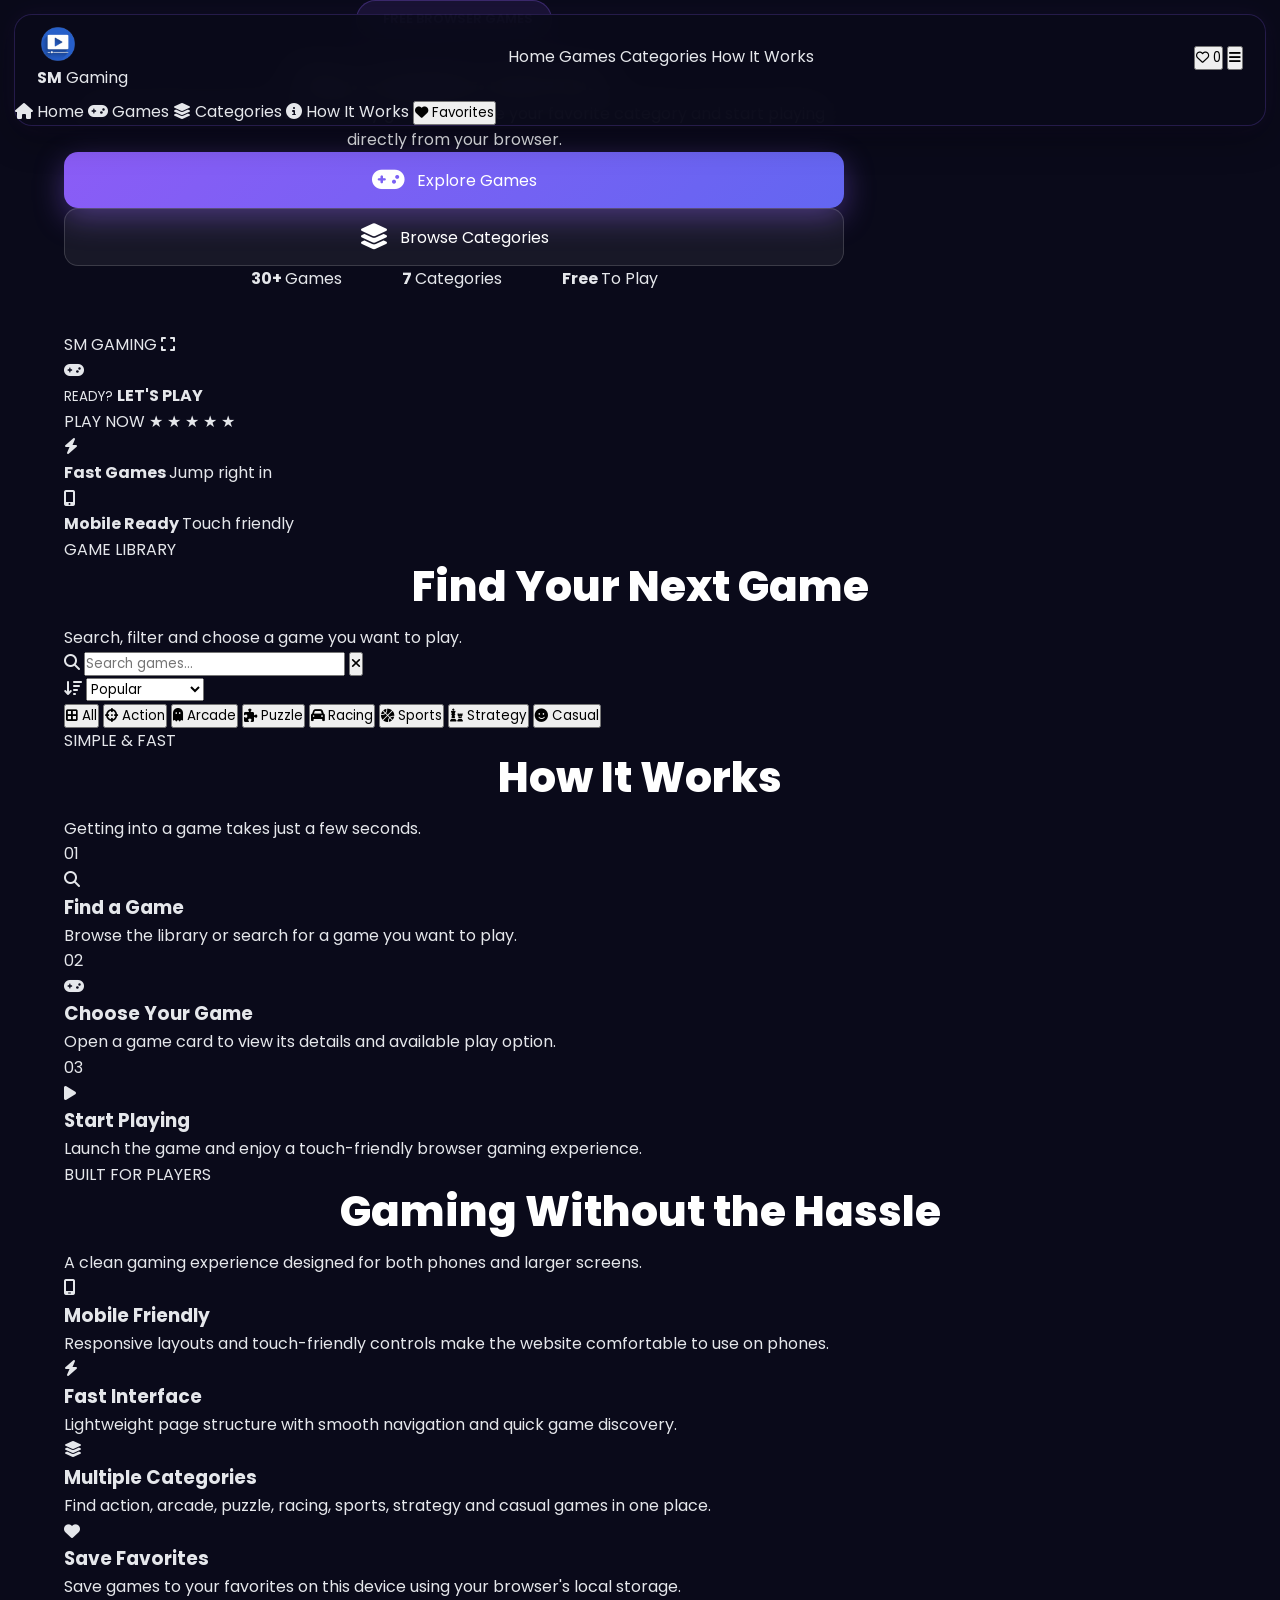
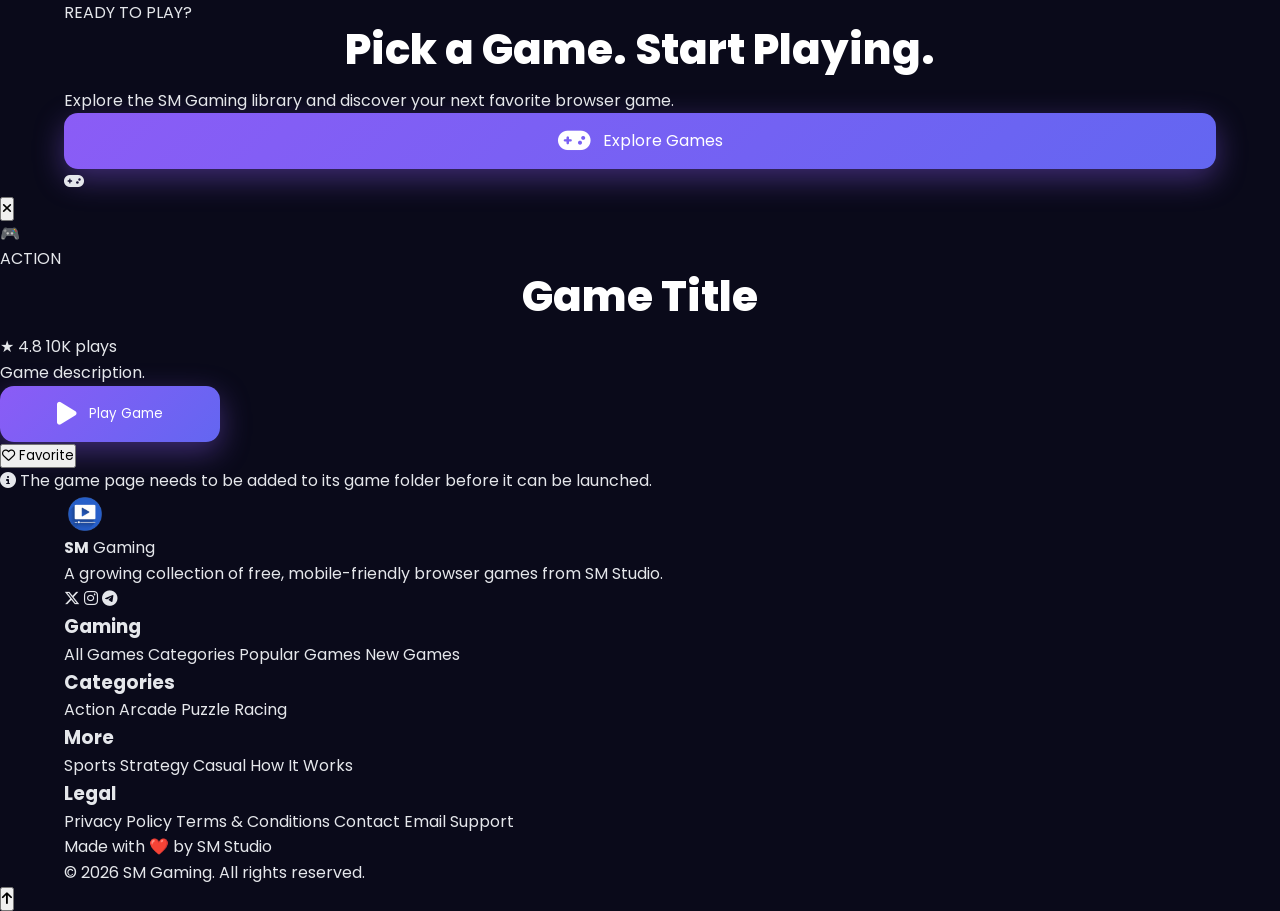
==== commit 968c430e: "Update print statement from 'Hello' to 'Goodbye'" ====
--- a/index.html
+++ b/index.html
@@ -12,12 +12,12 @@
 
   <meta
     name="description"
-    content="Super Video Player is an Android video player for local video files, with practical playback controls, subtitles, gesture controls, playback speed and playlist features."
+    content="SM Gaming is a fast, mobile-friendly gaming website with free browser games across action, arcade, puzzle, racing, sports, strategy and casual categories."
   >
 
   <meta
     name="keywords"
-    content="Super Video Player, Android video player, local video player, offline video player, video player APK, Android media player, MP4 player, MKV player, subtitle player, SM Studio"
+    content="free games, online games, browser games, mobile games, arcade games, puzzle games, racing games, action games, sports games, SM Gaming, SM Studio"
   >
 
   <meta
@@ -27,7 +27,7 @@
 
   <meta
     name="theme-color"
-    content="#0a0a1a"
+    content="#070711"
   >
 
   <meta
@@ -47,12 +47,12 @@
 
   <meta
     property="og:title"
-    content="Super Video Player - Video Player for Android"
+    content="SM Gaming - Free Browser Games"
   >
 
   <meta
     property="og:description"
-    content="Learn about Super Video Player, local video playback, supported formats, subtitles, playback controls and the current Android APK."
+    content="Play free browser games across action, arcade, puzzle, racing, sports, strategy and casual categories."
   >
 
   <meta
@@ -67,12 +67,12 @@
 
   <meta
     property="og:image"
-    content="https://i.ibb.co/m598JHpc/Super-Video-Player-Logo.png"
+    content="https://sm7-studio.online/favicon.png"
   >
 
   <meta
     property="og:site_name"
-    content="Super Video Player"
+    content="SM Gaming"
   >
 
 
@@ -87,24 +87,23 @@
 
   <meta
     name="twitter:title"
-    content="Super Video Player - Video Player for Android"
+    content="SM Gaming - Free Browser Games"
   >
 
   <meta
     name="twitter:description"
-    content="An Android video player focused on local video playback, subtitles and practical playback controls."
+    content="Play free browser games on mobile and desktop."
   >
 
   <meta
     name="twitter:image"
-    content="https://i.ibb.co/m598JHpc/Super-Video-Player-Logo.png"
+    content="https://sm7-studio.online/favicon.png"
   >
 
 
   <!-- =====================================================
        GOOGLE ADSENSE
-       Manual ad units are intentionally not placed on this
-       page while the website is being reviewed for AdSense.
+       Preserved
   ====================================================== -->
 
   <script
@@ -120,7 +119,7 @@
 
 
   <title>
-    Super Video Player - Video Player for Android | SM Studio
+    SM Gaming - Free Online Browser Games | SM Studio
   </title>
 
 
@@ -181,7 +180,7 @@
 
 
   <!-- =====================================================
-       GOOGLE FONTS
+       GOOGLE FONT
   ====================================================== -->
 
   <link
@@ -202,6 +201,16 @@
 
 
   <!-- =====================================================
+       FONT AWESOME
+  ====================================================== -->
+
+  <link
+    rel="stylesheet"
+    href="https://cdnjs.cloudflare.com/ajax/libs/font-awesome/6.4.0/css/all.min.css"
+  >
+
+
+  <!-- =====================================================
        MAIN CSS
   ====================================================== -->
 
@@ -210,16 +219,6 @@
     href="style.css"
   >
 
-
-  <!-- =====================================================
-       FONT AWESOME
-  ====================================================== -->
-
-  <link
-    rel="stylesheet"
-    href="https://cdnjs.cloudflare.com/ajax/libs/font-awesome/6.4.0/css/all.min.css"
-  >
-
 </head>
 
 
@@ -230,2622 +229,1178 @@
      NAVBAR
 ====================================================== -->
 
-<nav
-  class="navbar"
-  aria-label="Main Navigation"
->
-
-  <div class="nav-container">
-
-    <a
-      href="#"
-      class="logo"
-      aria-label="Super Video Player Home"
+<header class="site-header">
+
+  <nav
+    class="navbar"
+    aria-label="Main Navigation"
+  >
+
+    <div class="nav-container">
+
+      <a
+        href="#home"
+        class="brand"
+        aria-label="SM Gaming Home"
+      >
+
+        <span class="brand-logo">
+
+          <img
+            src="favicon.png"
+            width="42"
+            height="42"
+            alt="SM Gaming"
+          >
+
+        </span>
+
+        <span class="brand-text">
+
+          <strong>SM</strong>
+          Gaming
+
+        </span>
+
+      </a>
+
+
+      <div
+        class="desktop-nav"
+        id="desktopNav"
+      >
+
+        <a href="#home" class="nav-link active">
+          Home
+        </a>
+
+        <a href="#games" class="nav-link">
+          Games
+        </a>
+
+        <a href="#categories" class="nav-link">
+          Categories
+        </a>
+
+        <a href="#how-it-works" class="nav-link">
+          How It Works
+        </a>
+
+      </div>
+
+
+      <div class="nav-actions">
+
+        <button
+          type="button"
+          class="nav-favorite-btn"
+          id="favoriteFilterBtn"
+          aria-label="Show favorite games"
+          title="Favorites"
+        >
+
+          <i class="fa-regular fa-heart"></i>
+
+          <span id="favoriteCount">
+            0
+          </span>
+
+        </button>
+
+
+        <button
+          type="button"
+          class="menu-btn"
+          id="menuBtn"
+          aria-label="Open navigation menu"
+          aria-expanded="false"
+        >
+
+          <i class="fa-solid fa-bars"></i>
+
+        </button>
+
+      </div>
+
+    </div>
+
+
+    <div
+      class="mobile-menu"
+      id="mobileMenu"
     >
 
-      <img
-        src="https://i.ibb.co/m598JHpc/Super-Video-Player-Logo.png"
-        width="50"
-        height="50"
-        alt="Super Video Player logo"
+      <a href="#home">
+        <i class="fa-solid fa-house"></i>
+        Home
+      </a>
+
+      <a href="#games">
+        <i class="fa-solid fa-gamepad"></i>
+        Games
+      </a>
+
+      <a href="#categories">
+        <i class="fa-solid fa-layer-group"></i>
+        Categories
+      </a>
+
+      <a href="#how-it-works">
+        <i class="fa-solid fa-circle-info"></i>
+        How It Works
+      </a>
+
+      <button
+        type="button"
+        id="mobileFavorites"
       >
 
-      <span>
-        Super Video Player
-      </span>
-
-    </a>
-
-
-    <ul
-      class="nav-links"
-      id="navLinks"
-    >
-
-      <li>
-        <a href="#about">
-          About
-        </a>
-      </li>
-
-      <li>
-        <a href="#formats">
-          Formats
-        </a>
-      </li>
-
-      <li>
-        <a href="#features">
-          Features
-        </a>
-      </li>
-
-      <li>
-        <a href="#screenshots">
-          Screenshots
-        </a>
-      </li>
-
-      <li>
-        <a href="#apk">
-          Download
-        </a>
-      </li>
-
-      <li>
-        <a href="#faq">
-          FAQ
-        </a>
-      </li>
-
-    </ul>
-
-
-    <div class="nav-right">
-
-      <button
-        class="nav-toggle"
-        id="navToggle"
-        type="button"
-        aria-label="Open menu"
-        aria-expanded="false"
-        aria-controls="navLinks"
-      >
-
-        <i
-          class="fas fa-bars"
-          aria-hidden="true"
-        ></i>
+        <i class="fa-solid fa-heart"></i>
+        Favorites
 
       </button>
 
     </div>
 
-  </div>
-
-</nav>
+  </nav>
+
+</header>
 
 
 <!-- =====================================================
      HERO
 ====================================================== -->
 
-<section class="hero">
-
-  <div class="container hero-content">
-
-    <div class="hero-badge">
-
-      <i
-        class="fas fa-mobile-screen-button"
-        aria-hidden="true"
-      ></i>
-
-      Android Video Player
+<main id="home">
+
+  <section class="hero-section">
+
+    <div class="hero-bg-shape hero-shape-one"></div>
+    <div class="hero-bg-shape hero-shape-two"></div>
+
+
+    <div class="container hero-container">
+
+      <div class="hero-content">
+
+        <div class="hero-badge">
+
+          <span class="live-dot"></span>
+
+          FREE BROWSER GAMES
+
+        </div>
+
+
+        <h1>
+
+          Play.
+          <span>Compete.</span>
+          Have Fun.
+
+        </h1>
+
+
+        <p>
+
+          Discover fast, fun and mobile-friendly games.
+          Choose your favorite category and start playing
+          directly from your browser.
+
+        </p>
+
+
+        <div class="hero-buttons">
+
+          <a
+            href="#games"
+            class="btn btn-primary"
+          >
+
+            <i class="fa-solid fa-gamepad"></i>
+
+            Explore Games
+
+          </a>
+
+
+          <a
+            href="#categories"
+            class="btn btn-secondary"
+          >
+
+            <i class="fa-solid fa-layer-group"></i>
+
+            Browse Categories
+
+          </a>
+
+        </div>
+
+
+        <div class="hero-stats">
+
+          <div class="hero-stat">
+
+            <strong>
+              30+
+            </strong>
+
+            <span>
+              Games
+            </span>
+
+          </div>
+
+
+          <div class="hero-stat-divider"></div>
+
+
+          <div class="hero-stat">
+
+            <strong>
+              7
+            </strong>
+
+            <span>
+              Categories
+            </span>
+
+          </div>
+
+
+          <div class="hero-stat-divider"></div>
+
+
+          <div class="hero-stat">
+
+            <strong>
+              Free
+            </strong>
+
+            <span>
+              To Play
+            </span>
+
+          </div>
+
+        </div>
+
+      </div>
+
+
+      <div class="hero-visual">
+
+        <div class="hero-game-window">
+
+          <div class="window-top">
+
+            <div class="window-dots">
+
+              <span></span>
+              <span></span>
+              <span></span>
+
+            </div>
+
+            <span>
+              SM GAMING
+            </span>
+
+            <i class="fa-solid fa-expand"></i>
+
+          </div>
+
+
+          <div class="hero-game-art">
+
+            <div class="hero-grid"></div>
+
+            <div class="floating-controller">
+
+              <i class="fa-solid fa-gamepad"></i>
+
+            </div>
+
+
+            <div class="hero-art-title">
+
+              <small>
+                READY?
+              </small>
+
+              <strong>
+                LET'S PLAY
+              </strong>
+
+            </div>
+
+
+            <div class="hero-art-buttons">
+
+              <span>
+                PLAY NOW
+              </span>
+
+              <span>
+                ★ ★ ★ ★ ★
+              </span>
+
+            </div>
+
+          </div>
+
+        </div>
+
+
+        <div class="floating-card floating-card-one">
+
+          <i class="fa-solid fa-bolt"></i>
+
+          <div>
+
+            <strong>
+              Fast Games
+            </strong>
+
+            <span>
+              Jump right in
+            </span>
+
+          </div>
+
+        </div>
+
+
+        <div class="floating-card floating-card-two">
+
+          <i class="fa-solid fa-mobile-screen-button"></i>
+
+          <div>
+
+            <strong>
+              Mobile Ready
+            </strong>
+
+            <span>
+              Touch friendly
+            </span>
+
+          </div>
+
+        </div>
+
+      </div>
 
     </div>
 
-
-    <h1>
-
-      <img
-        src="https://i.ibb.co/m598JHpc/Super-Video-Player-Logo.png"
-        width="45"
-        height="45"
-        alt="Super Video Player app icon"
+  </section>
+
+
+<!-- =====================================================
+     SEARCH / GAME CONTROLS
+====================================================== -->
+
+  <section
+    class="game-browser-section"
+    id="games"
+  >
+
+    <div class="container">
+
+      <div class="section-heading-row">
+
+        <div>
+
+          <span class="section-label">
+            GAME LIBRARY
+          </span>
+
+          <h2>
+            Find Your Next Game
+          </h2>
+
+          <p>
+            Search, filter and choose a game you want to play.
+          </p>
+
+        </div>
+
+      </div>
+
+
+      <div class="game-controls">
+
+        <div class="search-box">
+
+          <i class="fa-solid fa-magnifying-glass"></i>
+
+          <input
+            type="search"
+            id="gameSearch"
+            placeholder="Search games..."
+            autocomplete="off"
+            aria-label="Search games"
+          >
+
+          <button
+            type="button"
+            id="clearSearch"
+            aria-label="Clear search"
+          >
+
+            <i class="fa-solid fa-xmark"></i>
+
+          </button>
+
+        </div>
+
+
+        <div class="sort-box">
+
+          <i class="fa-solid fa-arrow-down-wide-short"></i>
+
+          <select
+            id="gameSort"
+            aria-label="Sort games"
+          >
+
+            <option value="popular">
+              Popular
+            </option>
+
+            <option value="rating">
+              Highest Rated
+            </option>
+
+            <option value="az">
+              A - Z
+            </option>
+
+            <option value="new">
+              Newest
+            </option>
+
+          </select>
+
+        </div>
+
+      </div>
+
+
+      <div
+        class="category-tabs"
+        id="categories"
+        aria-label="Game Categories"
       >
 
-      <span>
-        Super Video Player
-      </span>
-
-    </h1>
-
-
-    <p class="tagline">
-
-      <strong>
-        A simple way to watch videos on Android.
-      </strong>
-
-      Super Video Player is an Android application
-      designed for playing compatible video files stored
-      locally on your device. It provides practical
-      playback controls for everyday video watching,
-      including seeking, subtitles, gesture controls,
-      playback speed and audio options.
-
-    </p>
-
-
-    <div class="download-buttons">
-
-      <a
-        href="#apk"
-        class="btn btn-primary"
+        <button
+          class="category-btn active"
+          data-category="All"
+          type="button"
+        >
+
+          <i class="fa-solid fa-border-all"></i>
+
+          All
+
+        </button>
+
+
+        <button
+          class="category-btn"
+          data-category="Action"
+          type="button"
+        >
+
+          <i class="fa-solid fa-crosshairs"></i>
+
+          Action
+
+        </button>
+
+
+        <button
+          class="category-btn"
+          data-category="Arcade"
+          type="button"
+        >
+
+          <i class="fa-solid fa-ghost"></i>
+
+          Arcade
+
+        </button>
+
+
+        <button
+          class="category-btn"
+          data-category="Puzzle"
+          type="button"
+        >
+
+          <i class="fa-solid fa-puzzle-piece"></i>
+
+          Puzzle
+
+        </button>
+
+
+        <button
+          class="category-btn"
+          data-category="Racing"
+          type="button"
+        >
+
+          <i class="fa-solid fa-car"></i>
+
+          Racing
+
+        </button>
+
+
+        <button
+          class="category-btn"
+          data-category="Sports"
+          type="button"
+        >
+
+          <i class="fa-solid fa-basketball"></i>
+
+          Sports
+
+        </button>
+
+
+        <button
+          class="category-btn"
+          data-category="Strategy"
+          type="button"
+        >
+
+          <i class="fa-solid fa-chess"></i>
+
+          Strategy
+
+        </button>
+
+
+        <button
+          class="category-btn"
+          data-category="Casual"
+          type="button"
+        >
+
+          <i class="fa-solid fa-face-smile"></i>
+
+          Casual
+
+        </button>
+
+      </div>
+
+
+      <div
+        class="games-grid"
+        id="gamesGrid"
+      ></div>
+
+
+      <div
+        class="no-results"
+        id="noResults"
+        hidden
       >
 
-        <i
-          class="fab fa-android"
-          aria-hidden="true"
-        ></i>
-
-        <div>
-
-          <small>
-            Download for
-          </small>
-
-          <strong>
-            Android APK
-          </strong>
+        <div class="no-results-icon">
+
+          <i class="fa-solid fa-gamepad"></i>
 
         </div>
 
-      </a>
-
-
-      <a
-        href="#features"
-        class="btn btn-secondary"
-      >
-
-        <i
-          class="fas fa-info-circle"
-          aria-hidden="true"
-        ></i>
-
-        <div>
-
-          <small>
-            Explore
-          </small>
-
-          <strong>
-            Features
-          </strong>
-
-        </div>
-
-      </a>
+        <h3>
+          No games found
+        </h3>
+
+        <p>
+          Try another search or choose a different category.
+        </p>
+
+        <button
+          type="button"
+          class="btn btn-primary"
+          id="resetFilters"
+        >
+
+          Reset Filters
+
+        </button>
+
+      </div>
 
     </div>
 
-
-    <p class="version">
-      Version 1.1.4 &bull; 28 MB &bull; Android 7.0+
-    </p>
-
-  </div>
-
-</section>
+  </section>
 
 
 <!-- =====================================================
-     ABOUT
+     HOW IT WORKS
 ====================================================== -->
 
-<section
-  class="features"
-  id="about"
->
-
-  <div class="container">
-
-    <div class="section-header">
-
-      <span class="section-tag">
-        ABOUT
-      </span>
-
-      <h2>
-        What Is Super Video Player?
-      </h2>
-
-      <p class="section-subtitle">
-        A practical Android video player for watching
-        compatible video files stored on your device.
-      </p>
+  <section
+    class="how-section"
+    id="how-it-works"
+  >
+
+    <div class="container">
+
+      <div class="section-heading centered">
+
+        <span class="section-label">
+          SIMPLE & FAST
+        </span>
+
+        <h2>
+          How It Works
+        </h2>
+
+        <p>
+          Getting into a game takes just a few seconds.
+        </p>
+
+      </div>
+
+
+      <div class="steps-grid">
+
+
+        <article class="step-card">
+
+          <div class="step-number">
+            01
+          </div>
+
+          <div class="step-icon">
+
+            <i class="fa-solid fa-magnifying-glass"></i>
+
+          </div>
+
+          <h3>
+            Find a Game
+          </h3>
+
+          <p>
+            Browse the library or search for a game
+            you want to play.
+          </p>
+
+        </article>
+
+
+        <article class="step-card">
+
+          <div class="step-number">
+            02
+          </div>
+
+          <div class="step-icon">
+
+            <i class="fa-solid fa-gamepad"></i>
+
+          </div>
+
+          <h3>
+            Choose Your Game
+          </h3>
+
+          <p>
+            Open a game card to view its details and
+            available play option.
+          </p>
+
+        </article>
+
+
+        <article class="step-card">
+
+          <div class="step-number">
+            03
+          </div>
+
+          <div class="step-icon">
+
+            <i class="fa-solid fa-play"></i>
+
+          </div>
+
+          <h3>
+            Start Playing
+          </h3>
+
+          <p>
+            Launch the game and enjoy a touch-friendly
+            browser gaming experience.
+          </p>
+
+        </article>
+
+      </div>
 
     </div>
 
-
-    <div class="features-grid">
-
-      <div class="feature-card">
-
-        <div class="icon-box">
-          <i
-            class="fas fa-play-circle"
-            aria-hidden="true"
-          ></i>
-        </div>
-
-        <h3>
-          Local Video Playback
-        </h3>
-
-        <p>
-          Super Video Player is designed for playing video
-          files that are already available on your Android
-          device. You can select a compatible file and watch
-          it directly without uploading the video to an
-          online video service.
-        </p>
-
-      </div>
-
-
-      <div class="feature-card">
-
-        <div class="icon-box">
-          <i
-            class="fas fa-folder-open"
-            aria-hidden="true"
-          ></i>
-        </div>
-
-        <h3>
-          Easy File Access
-        </h3>
-
-        <p>
-          The application is designed around everyday local
-          video playback. Depending on the Android version
-          and installed application release, videos can be
-          selected through available folders or the device
-          media library.
-        </p>
-
-      </div>
-
-
-      <div class="feature-card">
-
-        <div class="icon-box">
-          <i
-            class="fas fa-sliders"
-            aria-hidden="true"
-          ></i>
-        </div>
-
-        <h3>
-          Practical Playback Controls
-        </h3>
-
-        <p>
-          The player provides controls for common playback
-          tasks such as play, pause, seeking, forward,
-          rewind, playback speed, subtitles and available
-          audio settings.
-        </p>
-
-      </div>
-
-
-      <div class="feature-card">
-
-        <div class="icon-box">
-          <i
-            class="fas fa-mobile-screen"
-            aria-hidden="true"
-          ></i>
-        </div>
-
-        <h3>
-          Android Focused
-        </h3>
-
-        <p>
-          Super Video Player is developed for Android
-          smartphones and compatible devices. The APK
-          currently listed on this website requires Android
-          7.0 or newer.
-        </p>
-
-      </div>
-
-    </div>
-
-  </div>
-
-</section>
-
-
-<!-- =====================================================
-     WHY USE
-====================================================== -->
-
-<section class="formats">
-
-  <div class="container">
-
-    <div class="section-header">
-
-      <span class="section-tag">
-        WHY USE IT
-      </span>
-
-      <h2>
-        Designed for Local Video Watching
-      </h2>
-
-      <p class="section-subtitle">
-        The application focuses on the controls people
-        commonly need while watching videos on a phone.
-      </p>
-
-    </div>
-
-
-    <div class="formats-grid">
-
-      <div class="format-card">
-
-        <div class="format-icon">
-          <i
-            class="fas fa-hard-drive"
-            aria-hidden="true"
-          ></i>
-        </div>
-
-        <h3>
-          Watch Local Files
-        </h3>
-
-        <p>
-          Play compatible video files that are stored on
-          your Android device. This makes the application
-          suitable for videos already downloaded or copied
-          to local storage.
-        </p>
-
-      </div>
-
-
-      <div class="format-card">
-
-        <div class="format-icon">
-          <i
-            class="fas fa-hand-pointer"
-            aria-hidden="true"
-          ></i>
-        </div>
-
-        <h3>
-          Simple Touch Controls
-        </h3>
-
-        <p>
-          Use familiar touch-based playback controls and
-          supported gestures to seek through a video or
-          adjust available playback settings.
-        </p>
-
-      </div>
-
-
-      <div class="format-card">
-
-        <div class="format-icon">
-          <i
-            class="fas fa-closed-captioning"
-            aria-hidden="true"
-          ></i>
-        </div>
-
-        <h3>
-          Subtitle Options
-        </h3>
-
-        <p>
-          Compatible subtitle files can be used when
-          supported by the installed application version
-          and the selected video.
-        </p>
-
-      </div>
-
-
-      <div class="format-card">
-
-        <div class="format-icon">
-          <i
-            class="fas fa-gauge-high"
-            aria-hidden="true"
-          ></i>
-        </div>
-
-        <h3>
-          Flexible Playback
-        </h3>
-
-        <p>
-          Playback speed and other available controls can
-          be useful for tutorials, lectures, interviews,
-          personal recordings and entertainment videos.
-        </p>
-
-      </div>
-
-    </div>
-
-  </div>
-
-</section>
-
-
-<!-- =====================================================
-     FORMATS
-====================================================== -->
-
-<section
-  class="formats"
-  id="formats"
->
-
-  <div class="container">
-
-    <div class="section-header">
-
-      <span class="section-tag">
-        FORMATS
-      </span>
-
-      <h2>
-        Supported Video Formats
-      </h2>
-
-      <p class="section-subtitle">
-        Common video containers can be opened when the
-        required audio and video codecs are supported.
-      </p>
-
-    </div>
-
-
-    <div class="formats-grid">
-
-      <div class="format-card">
-
-        <div class="format-icon">
-          <i
-            class="fas fa-file-video"
-            aria-hidden="true"
-          ></i>
-        </div>
-
-        <h3>
-          MP4 &amp; M4V
-        </h3>
-
-        <p>
-          MP4 is a widely used video container for mobile
-          video files. M4V files can also be played when
-          their contained codecs are compatible with the
-          application and Android device.
-        </p>
-
-      </div>
-
-
-      <div class="format-card">
-
-        <div class="format-icon">
-          <i
-            class="fas fa-compact-disc"
-            aria-hidden="true"
-          ></i>
-        </div>
-
-        <h3>
-          MKV &amp; WEBM
-        </h3>
-
-        <p>
-          MKV and WEBM are commonly used containers for
-          digital video. Some files may contain multiple
-          audio or subtitle tracks.
-        </p>
-
-      </div>
-
-
-      <div class="format-card">
-
-        <div class="format-icon">
-          <i
-            class="fas fa-film"
-            aria-hidden="true"
-          ></i>
-        </div>
-
-        <h3>
-          AVI &amp; MOV
-        </h3>
-
-        <p>
-          AVI and MOV are established video containers used
-          by many video files. Playback depends on the
-          codecs contained in each file and the capabilities
-          of the Android device.
-        </p>
-
-      </div>
-
-
-      <div class="format-card">
-
-        <div class="format-icon">
-          <i
-            class="fas fa-video"
-            aria-hidden="true"
-          ></i>
-        </div>
-
-        <h3>
-          FLV, 3GP, TS &amp; More
-        </h3>
-
-        <p>
-          Additional formats such as FLV, 3GP and TS may be
-          compatible depending on the file's codecs and the
-          media capabilities available on the device.
-        </p>
-
-      </div>
-
-    </div>
-
-  </div>
-
-</section>
+  </section>
 
 
 <!-- =====================================================
      FEATURES
 ====================================================== -->
 
-<section
-  class="features"
-  id="features"
+  <section class="features-section">
+
+    <div class="container">
+
+      <div class="section-heading centered">
+
+        <span class="section-label">
+          BUILT FOR PLAYERS
+        </span>
+
+        <h2>
+          Gaming Without the Hassle
+        </h2>
+
+        <p>
+          A clean gaming experience designed for both
+          phones and larger screens.
+        </p>
+
+      </div>
+
+
+      <div class="benefits-grid">
+
+
+        <article class="benefit-card">
+
+          <div class="benefit-icon">
+            <i class="fa-solid fa-mobile-screen"></i>
+          </div>
+
+          <h3>
+            Mobile Friendly
+          </h3>
+
+          <p>
+            Responsive layouts and touch-friendly controls
+            make the website comfortable to use on phones.
+          </p>
+
+        </article>
+
+
+        <article class="benefit-card">
+
+          <div class="benefit-icon">
+            <i class="fa-solid fa-bolt"></i>
+          </div>
+
+          <h3>
+            Fast Interface
+          </h3>
+
+          <p>
+            Lightweight page structure with smooth
+            navigation and quick game discovery.
+          </p>
+
+        </article>
+
+
+        <article class="benefit-card">
+
+          <div class="benefit-icon">
+            <i class="fa-solid fa-layer-group"></i>
+          </div>
+
+          <h3>
+            Multiple Categories
+          </h3>
+
+          <p>
+            Find action, arcade, puzzle, racing, sports,
+            strategy and casual games in one place.
+          </p>
+
+        </article>
+
+
+        <article class="benefit-card">
+
+          <div class="benefit-icon">
+            <i class="fa-solid fa-heart"></i>
+          </div>
+
+          <h3>
+            Save Favorites
+          </h3>
+
+          <p>
+            Save games to your favorites on this device
+            using your browser's local storage.
+          </p>
+
+        </article>
+
+      </div>
+
+    </div>
+
+  </section>
+
+
+<!-- =====================================================
+     CTA
+====================================================== -->
+
+  <section class="cta-section">
+
+    <div class="container">
+
+      <div class="cta-card">
+
+        <div class="cta-content">
+
+          <span class="section-label">
+            READY TO PLAY?
+          </span>
+
+          <h2>
+            Pick a Game.
+            <span>Start Playing.</span>
+          </h2>
+
+          <p>
+            Explore the SM Gaming library and discover
+            your next favorite browser game.
+          </p>
+
+          <a
+            href="#games"
+            class="btn btn-primary"
+          >
+
+            <i class="fa-solid fa-gamepad"></i>
+
+            Explore Games
+
+          </a>
+
+        </div>
+
+
+        <div class="cta-decoration">
+
+          <i class="fa-solid fa-gamepad"></i>
+
+        </div>
+
+      </div>
+
+    </div>
+
+  </section>
+
+</main>
+
+
+<!-- =====================================================
+     GAME MODAL
+====================================================== -->
+
+<div
+  class="game-modal"
+  id="gameModal"
+  aria-hidden="true"
 >
 
-  <div class="container">
-
-    <div class="section-header">
-
-      <span class="section-tag">
-        FEATURES
-      </span>
-
-      <h2>
-        Features for Everyday Video Playback
+  <div
+    class="modal-overlay"
+    id="modalOverlay"
+  ></div>
+
+
+  <div
+    class="modal-box"
+    role="dialog"
+    aria-modal="true"
+    aria-labelledby="modalGameTitle"
+  >
+
+    <button
+      type="button"
+      class="modal-close"
+      id="modalClose"
+      aria-label="Close game details"
+    >
+
+      <i class="fa-solid fa-xmark"></i>
+
+    </button>
+
+
+    <div
+      class="modal-cover"
+      id="modalCover"
+    >
+
+      <div class="modal-cover-icon" id="modalIcon">
+        🎮
+      </div>
+
+    </div>
+
+
+    <div class="modal-content">
+
+      <div class="modal-category" id="modalCategory">
+        ACTION
+      </div>
+
+      <h2 id="modalGameTitle">
+        Game Title
       </h2>
 
-      <p class="section-subtitle">
-        Practical controls for watching and managing
-        compatible videos on an Android device.
+      <div class="modal-meta">
+
+        <span id="modalRating">
+          ★ 4.8
+        </span>
+
+        <span id="modalPlays">
+          10K plays
+        </span>
+
+      </div>
+
+      <p id="modalDescription">
+        Game description.
       </p>
 
+
+      <div class="modal-actions">
+
+        <button
+          type="button"
+          class="btn btn-primary modal-play-btn"
+          id="modalPlayBtn"
+        >
+
+          <i class="fa-solid fa-play"></i>
+
+          Play Game
+
+        </button>
+
+
+        <button
+          type="button"
+          class="modal-favorite-btn"
+          id="modalFavoriteBtn"
+        >
+
+          <i class="fa-regular fa-heart"></i>
+
+          Favorite
+
+        </button>
+
+      </div>
+
+
+      <div
+        class="game-notice"
+        id="gameNotice"
+      >
+
+        <i class="fa-solid fa-circle-info"></i>
+
+        The game page needs to be added to its game folder
+        before it can be launched.
+
+      </div>
+
     </div>
 
-
-    <div class="features-grid">
-
-
-      <div class="feature-card">
-
-        <div class="icon-box">
-          <i
-            class="fas fa-play"
-            aria-hidden="true"
-          ></i>
-        </div>
-
-        <h3>
-          Video Playback
-        </h3>
-
-        <p>
-          Open compatible local video files and use
-          standard playback controls such as play, pause,
-          seek, forward and rewind.
-        </p>
-
-      </div>
-
-
-      <div class="feature-card">
-
-        <div class="icon-box">
-          <i
-            class="fas fa-closed-captioning"
-            aria-hidden="true"
-          ></i>
-        </div>
-
-        <h3>
-          Subtitle Support
-        </h3>
-
-        <p>
-          Compatible subtitle files can be loaded while
-          watching a video. Common subtitle formats may
-          include SRT, ASS, SSA and VTT, depending on
-          application support.
-        </p>
-
-      </div>
-
-
-      <div class="feature-card">
-
-        <div class="icon-box">
-          <i
-            class="fas fa-expand"
-            aria-hidden="true"
-          ></i>
-        </div>
-
-        <h3>
-          Gesture Controls
-        </h3>
-
-        <p>
-          Supported touch gestures can make common playback
-          actions easier, including seeking and available
-          volume or brightness adjustments.
-        </p>
-
-      </div>
-
-
-      <div class="feature-card">
-
-        <div class="icon-box">
-          <i
-            class="fas fa-sliders-h"
-            aria-hidden="true"
-          ></i>
-        </div>
-
-        <h3>
-          Playback Settings
-        </h3>
-
-        <p>
-          Available playback settings can be used to adjust
-          the viewing experience according to the controls
-          included in the installed application version.
-        </p>
-
-      </div>
-
-
-      <div class="feature-card">
-
-        <div class="icon-box">
-          <i
-            class="fas fa-volume-high"
-            aria-hidden="true"
-          ></i>
-        </div>
-
-        <h3>
-          Audio Controls
-        </h3>
-
-        <p>
-          Compatible audio tracks can be played through the
-          device audio system. Available audio-track and
-          equalizer options depend on the video and device.
-        </p>
-
-      </div>
-
-
-      <div class="feature-card">
-
-        <div class="icon-box">
-          <i
-            class="fas fa-layer-group"
-            aria-hidden="true"
-          ></i>
-        </div>
-
-        <h3>
-          Playlist Support
-        </h3>
-
-        <p>
-          Compatible videos can be organized into a playback
-          list when playlist functionality is available in
-          the installed version.
-        </p>
-
-      </div>
-
-
-      <div
-        class="feature-card"
-        id="no-ads"
-      >
-
-        <div class="icon-box">
-          <i
-            class="fas fa-shield-halved"
-            aria-hidden="true"
-          ></i>
-        </div>
-
-        <h3>
-          Ad-Free Android App
-        </h3>
-
-        <p>
-          The current Android application is presented as
-          an ad-free video player. Website advertising and
-          advertising inside the Android application are
-          separate.
-        </p>
-
-      </div>
-
-
-      <div class="feature-card">
-
-        <div class="icon-box">
-          <i
-            class="fas fa-gauge-high"
-            aria-hidden="true"
-          ></i>
-        </div>
-
-        <h3>
-          Playback Speed
-        </h3>
-
-        <p>
-          Supported playback-speed controls can be useful
-          for tutorials, lectures, interviews and other
-          videos where a faster or slower viewing speed is
-          helpful.
-        </p>
-
-      </div>
-
-    </div>
-
   </div>
 
-</section>
-
-
-<!-- =====================================================
-     HOW IT WORKS
-====================================================== -->
-
-<section class="formats">
-
-  <div class="container">
-
-    <div class="section-header">
-
-      <span class="section-tag">
-        GUIDE
-      </span>
-
-      <h2>
-        How Super Video Player Works
-      </h2>
-
-      <p class="section-subtitle">
-        A simple overview of the normal local-video
-        playback process.
-      </p>
-
-    </div>
-
-
-    <div class="formats-grid">
-
-
-      <div class="format-card">
-
-        <div class="format-icon">
-          <i
-            class="fas fa-folder"
-            aria-hidden="true"
-          ></i>
-        </div>
-
-        <h3>
-          1. Select a Video
-        </h3>
-
-        <p>
-          Open the application and select a compatible video
-          file stored on your Android device. Depending on
-          the device and application version, videos may be
-          available through folders or the device media
-          library.
-        </p>
-
-      </div>
-
-
-      <div class="format-card">
-
-        <div class="format-icon">
-          <i
-            class="fas fa-play-circle"
-            aria-hidden="true"
-          ></i>
-        </div>
-
-        <h3>
-          2. Start Playback
-        </h3>
-
-        <p>
-          Tap a compatible video to begin playback. Use the
-          player controls to pause, seek, rewind, forward or
-          change other available playback settings.
-        </p>
-
-      </div>
-
-
-      <div class="format-card">
-
-        <div class="format-icon">
-          <i
-            class="fas fa-closed-captioning"
-            aria-hidden="true"
-          ></i>
-        </div>
-
-        <h3>
-          3. Configure Subtitles
-        </h3>
-
-        <p>
-          If a compatible subtitle file is available, use
-          the subtitle controls to load it. Appearance and
-          available subtitle options depend on the installed
-          application version and subtitle format.
-        </p>
-
-      </div>
-
-
-      <div class="format-card">
-
-        <div class="format-icon">
-          <i
-            class="fas fa-expand"
-            aria-hidden="true"
-          ></i>
-        </div>
-
-        <h3>
-          4. Adjust Playback
-        </h3>
-
-        <p>
-          Use the available controls to change volume,
-          brightness, playback speed, video position and
-          other supported settings according to the device
-          and application version.
-        </p>
-
-      </div>
-
-    </div>
-
-  </div>
-
-</section>
-
-
-<!-- =====================================================
-     SCREENSHOTS
-====================================================== -->
-
-<section
-  class="screenshots"
-  id="screenshots"
->
-
-  <div class="container">
-
-    <div class="section-header">
-
-      <span class="section-tag">
-        SCREENSHOTS
-      </span>
-
-      <h2>
-        A Look Inside the App
-      </h2>
-
-      <p class="section-subtitle">
-        Preview the Super Video Player interface and
-        playback experience before installing the app.
-      </p>
-
-    </div>
-
-
-    <div class="screenshot-slider">
-
-
-      <div class="phone">
-
-        <div class="phone-screen">
-
-          <img
-            src="https://i.ibb.co/GQDCTKsX/IMG-20260929-195745.jpg"
-            alt="Super Video Player home screen showing local video content"
-            loading="lazy"
-          >
-
-        </div>
-
-      </div>
-
-
-      <div class="phone">
-
-        <div class="phone-screen">
-
-          <img
-            src="https://i.ibb.co/W4CpqBd1/IMG-20260929-210140.jpg"
-            alt="Super Video Player video browser screen"
-            loading="lazy"
-          >
-
-        </div>
-
-      </div>
-
-
-      <div class="phone">
-
-        <div class="phone-screen">
-
-          <img
-            src="https://i.ibb.co/svpC0tL2/IMG-20260929-210203.jpg"
-            alt="Super Video Player playback control interface"
-            loading="lazy"
-          >
-
-        </div>
-
-      </div>
-
-
-      <div class="phone">
-
-        <div class="phone-screen">
-
-          <img
-            src="https://i.ibb.co/q3LL5LkQ/IMG-20260929-210221.jpg"
-            alt="Super Video Player video playback interface"
-            loading="lazy"
-          >
-
-        </div>
-
-      </div>
-
-    </div>
-
-  </div>
-
-</section>
-
-
-<!-- =====================================================
-     PLAYBACK INFORMATION
-====================================================== -->
-
-<section class="features">
-
-  <div class="container">
-
-    <div class="section-header">
-
-      <span class="section-tag">
-        PLAYBACK
-      </span>
-
-      <h2>
-        Subtitles, Audio and Playback Controls
-      </h2>
-
-      <p class="section-subtitle">
-        Information about the controls that can be useful
-        when watching local videos.
-      </p>
-
-    </div>
-
-
-    <div class="features-grid">
-
-
-      <div class="feature-card">
-
-        <div class="icon-box">
-          <i
-            class="fas fa-language"
-            aria-hidden="true"
-          ></i>
-        </div>
-
-        <h3>
-          Subtitles
-        </h3>
-
-        <p>
-          Subtitles can help when watching movies, shows,
-          educational videos or content in another language.
-          Compatible subtitle files can be loaded alongside
-          supported video files.
-        </p>
-
-      </div>
-
-
-      <div class="feature-card">
-
-        <div class="icon-box">
-          <i
-            class="fas fa-volume-high"
-            aria-hidden="true"
-          ></i>
-        </div>
-
-        <h3>
-          Audio
-        </h3>
-
-        <p>
-          Videos containing compatible audio tracks can be
-          played through the device's audio system. Available
-          audio-track and equalizer options depend on the
-          video and Android device.
-        </p>
-
-      </div>
-
-
-      <div class="feature-card">
-
-        <div class="icon-box">
-          <i
-            class="fas fa-hand-pointer"
-            aria-hidden="true"
-          ></i>
-        </div>
-
-        <h3>
-          Touch Controls
-        </h3>
-
-        <p>
-          Touch-based controls can make video watching more
-          convenient on a phone. Supported gestures may be
-          used for common actions such as seeking, volume
-          and brightness adjustments.
-        </p>
-
-      </div>
-
-
-      <div class="feature-card">
-
-        <div class="icon-box">
-          <i
-            class="fas fa-clock"
-            aria-hidden="true"
-          ></i>
-        </div>
-
-        <h3>
-          Playback Speed
-        </h3>
-
-        <p>
-          Variable playback speed can be useful for tutorials,
-          lectures, interviews or other content where you want
-          to slow down or speed up playback.
-        </p>
-
-      </div>
-
-    </div>
-
-  </div>
-
-</section>
-
-
-<!-- =====================================================
-     USE CASES
-====================================================== -->
-
-<section class="formats">
-
-  <div class="container">
-
-    <div class="section-header">
-
-      <span class="section-tag">
-        USE CASES
-      </span>
-
-      <h2>
-        What Can You Watch?
-      </h2>
-
-      <p class="section-subtitle">
-        Super Video Player can be useful for different types
-        of locally stored video content.
-      </p>
-
-    </div>
-
-
-    <div class="formats-grid">
-
-
-      <div class="format-card">
-
-        <div class="format-icon">
-          <i
-            class="fas fa-film"
-            aria-hidden="true"
-          ></i>
-        </div>
-
-        <h3>
-          Movies and Shows
-        </h3>
-
-        <p>
-          Watch compatible movie and television video files
-          stored on your Android device, with available
-          subtitle and playback controls.
-        </p>
-
-      </div>
-
-
-      <div class="format-card">
-
-        <div class="format-icon">
-          <i
-            class="fas fa-graduation-cap"
-            aria-hidden="true"
-          ></i>
-        </div>
-
-        <h3>
-          Tutorials and Lessons
-        </h3>
-
-        <p>
-          Playback-speed controls can be useful when watching
-          tutorials, lectures, training material or educational
-          videos stored locally.
-        </p>
-
-      </div>
-
-
-      <div class="format-card">
-
-        <div class="format-icon">
-          <i
-            class="fas fa-camera"
-            aria-hidden="true"
-          ></i>
-        </div>
-
-        <h3>
-          Personal Videos
-        </h3>
-
-        <p>
-          Play compatible personal recordings, downloaded
-          videos or other files that are available in the
-          device's local storage.
-        </p>
-
-      </div>
-
-
-      <div class="format-card">
-
-        <div class="format-icon">
-          <i
-            class="fas fa-language"
-            aria-hidden="true"
-          ></i>
-        </div>
-
-        <h3>
-          Subtitled Content
-        </h3>
-
-        <p>
-          Videos with compatible external subtitle files can
-          be useful for multilingual content or situations
-          where subtitles are needed.
-        </p>
-
-      </div>
-
-    </div>
-
-  </div>
-
-</section>
-
-
-<!-- =====================================================
-     ANDROID COMPATIBILITY
-====================================================== -->
-
-<section class="formats">
-
-  <div class="container">
-
-    <div class="section-header">
-
-      <span class="section-tag">
-        COMPATIBILITY
-      </span>
-
-      <h2>
-        Android Compatibility
-      </h2>
-
-      <p class="section-subtitle">
-        Information about the Android version and playback
-        considerations for the current APK.
-      </p>
-
-    </div>
-
-
-    <div class="formats-grid">
-
-
-      <div class="format-card">
-
-        <div class="format-icon">
-          <i
-            class="fab fa-android"
-            aria-hidden="true"
-          ></i>
-        </div>
-
-        <h3>
-          Android 7.0+
-        </h3>
-
-        <p>
-          The current Super Video Player APK listed here
-          requires a device running Android 7.0 or newer.
-          Actual compatibility can vary depending on the
-          device and Android version.
-        </p>
-
-      </div>
-
-
-      <div class="format-card">
-
-        <div class="format-icon">
-          <i
-            class="fas fa-memory"
-            aria-hidden="true"
-          ></i>
-        </div>
-
-        <h3>
-          Video Performance
-        </h3>
-
-        <p>
-          Playback performance depends on video resolution,
-          bitrate, codec complexity and the processing
-          capabilities of the Android device.
-        </p>
-
-      </div>
-
-
-      <div class="format-card">
-
-        <div class="format-icon">
-          <i
-            class="fas fa-file"
-            aria-hidden="true"
-          ></i>
-        </div>
-
-        <h3>
-          File Compatibility
-        </h3>
-
-        <p>
-          A file extension alone does not guarantee playback.
-          The audio and video codecs inside the file must also
-          be compatible with the application or device.
-        </p>
-
-      </div>
-
-
-      <div class="format-card">
-
-        <div class="format-icon">
-          <i
-            class="fas fa-mobile-screen-button"
-            aria-hidden="true"
-          ></i>
-        </div>
-
-        <h3>
-          Device Differences
-        </h3>
-
-        <p>
-          Android devices use different hardware and media
-          components. Because of this, the same video can
-          behave differently on different devices.
-        </p>
-
-      </div>
-
-    </div>
-
-  </div>
-
-</section>
-
-
-<!-- =====================================================
-     APK DOWNLOAD
-====================================================== -->
-
-<section
-  class="apk-section"
-  id="apk"
->
-
-  <div class="container">
-
-    <div class="section-header">
-
-      <span class="section-tag">
-        DOWNLOAD
-      </span>
-
-      <h2>
-        Super Video Player APK
-      </h2>
-
-      <p class="section-subtitle">
-        Download the current Android release listed by
-        SM Studio and install it on a compatible device.
-      </p>
-
-    </div>
-
-
-    <div class="apk-card">
-
-      <div class="apk-info">
-
-
-        <div class="apk-row">
-
-          <span class="apk-label">
-            App
-          </span>
-
-          <span class="apk-value">
-            Super Video Player
-          </span>
-
-        </div>
-
-
-        <div class="apk-row">
-
-          <span class="apk-label">
-            Platform
-          </span>
-
-          <span class="apk-value">
-            Android
-          </span>
-
-        </div>
-
-
-        <div class="apk-row">
-
-          <span class="apk-label">
-            Minimum Android
-          </span>
-
-          <span class="apk-value">
-            Android 7.0+
-          </span>
-
-        </div>
-
-
-        <div class="apk-row">
-
-          <span class="apk-label">
-            Version
-          </span>
-
-          <span class="apk-value">
-            1.1.4
-          </span>
-
-        </div>
-
-
-        <div class="apk-row">
-
-          <span class="apk-label">
-            Size
-          </span>
-
-          <span class="apk-value">
-            28 MB
-          </span>
-
-        </div>
-
-
-        <div class="apk-row">
-
-          <span class="apk-label">
-            Price
-          </span>
-
-          <span class="apk-value apk-free">
-            Free
-          </span>
-
-        </div>
-
-      </div>
-
-
-      <a
-        href="https://github.com/Sapneswar99/sm7-studio/releases/download/1.1.4/Super_Video_Player.apk"
-        class="btn-download"
-        rel="noopener noreferrer"
-      >
-
-        <i
-          class="fas fa-download"
-          aria-hidden="true"
-        ></i>
-
-        Download APK (28 MB)
-
-      </a>
-
-
-      <p class="note">
-
-        <i
-          class="fas fa-info-circle"
-          aria-hidden="true"
-        ></i>
-
-        Before installing an APK from outside Google Play,
-        Android may ask you to allow installation from the
-        browser or file manager you are using.
-
-      </p>
-
-    </div>
-
-  </div>
-
-</section>
-
-
-<!-- =====================================================
-     INSTALLATION
-====================================================== -->
-
-<section
-  class="features"
-  id="installation"
->
-
-  <div class="container">
-
-    <div class="section-header">
-
-      <span class="section-tag">
-        INSTALLATION
-      </span>
-
-      <h2>
-        How to Install the APK
-      </h2>
-
-      <p class="section-subtitle">
-        General steps for installing the downloaded APK
-        on a compatible Android device.
-      </p>
-
-    </div>
-
-
-    <div class="features-grid">
-
-
-      <div class="feature-card">
-
-        <div class="icon-box">
-          <i
-            class="fas fa-download"
-            aria-hidden="true"
-          ></i>
-        </div>
-
-        <h3>
-          Step 1: Download
-        </h3>
-
-        <p>
-          Use the download button above to download the
-          Super Video Player APK. Wait until the download
-          has completed before opening the file.
-        </p>
-
-      </div>
-
-
-      <div class="feature-card">
-
-        <div class="icon-box">
-          <i
-            class="fas fa-folder-open"
-            aria-hidden="true"
-          ></i>
-        </div>
-
-        <h3>
-          Step 2: Open the APK
-        </h3>
-
-        <p>
-          Open the downloaded APK from your browser's
-          download list or the device's file manager.
-          Android will show the installation screen.
-        </p>
-
-      </div>
-
-
-      <div class="feature-card">
-
-        <div class="icon-box">
-          <i
-            class="fas fa-shield-halved"
-            aria-hidden="true"
-          ></i>
-        </div>
-
-        <h3>
-          Step 3: Allow Installation
-        </h3>
-
-        <p>
-          If Android blocks the installation, follow the
-          system instructions to allow your browser or
-          file manager to install applications from that
-          source.
-        </p>
-
-      </div>
-
-
-      <div class="feature-card">
-
-        <div class="icon-box">
-          <i
-            class="fas fa-check-circle"
-            aria-hidden="true"
-          ></i>
-        </div>
-
-        <h3>
-          Step 4: Install and Open
-        </h3>
-
-        <p>
-          Tap Install and wait for the installation to finish.
-          After installation, open Super Video Player and
-          select a compatible video file to begin playback.
-        </p>
-
-      </div>
-
-    </div>
-
-  </div>
-
-</section>
-
-
-<!-- =====================================================
-     TROUBLESHOOTING
-====================================================== -->
-
-<section class="formats">
-
-  <div class="container">
-
-    <div class="section-header">
-
-      <span class="section-tag">
-        HELP
-      </span>
-
-      <h2>
-        Common Playback Problems
-      </h2>
-
-      <p class="section-subtitle">
-        Video playback can vary depending on the file,
-        codecs, resolution and Android device.
-      </p>
-
-    </div>
-
-
-    <div class="formats-grid">
-
-
-      <div class="format-card">
-
-        <div class="format-icon">
-          <i
-            class="fas fa-triangle-exclamation"
-            aria-hidden="true"
-          ></i>
-        </div>
-
-        <h3>
-          Video Does Not Play
-        </h3>
-
-        <p>
-          Check whether the file is complete and whether
-          its audio and video codecs are compatible with
-          the application and Android device. Try another
-          known-compatible video file to compare playback.
-        </p>
-
-      </div>
-
-
-      <div class="format-card">
-
-        <div class="format-icon">
-          <i
-            class="fas fa-volume-xmark"
-            aria-hidden="true"
-          ></i>
-        </div>
-
-        <h3>
-          No Audio
-        </h3>
-
-        <p>
-          Check the device volume and make sure the video
-          actually contains an audio track. Some files use
-          audio codecs that may not be available on every
-          Android device.
-        </p>
-
-      </div>
-
-
-      <div class="format-card">
-
-        <div class="format-icon">
-          <i
-            class="fas fa-closed-captioning"
-            aria-hidden="true"
-          ></i>
-        </div>
-
-        <h3>
-          Subtitle Not Showing
-        </h3>
-
-        <p>
-          Make sure the subtitle file is compatible and
-          correctly selected. When using an external subtitle
-          file, check that the file is readable and matches
-          the video.
-        </p>
-
-      </div>
-
-
-      <div class="format-card">
-
-        <div class="format-icon">
-          <i
-            class="fas fa-gauge-high"
-            aria-hidden="true"
-          ></i>
-        </div>
-
-        <h3>
-          Playback Is Not Smooth
-        </h3>
-
-        <p>
-          High-resolution or high-bitrate videos can require
-          more processing power. Try a lower-resolution copy
-          or check the device's available storage and
-          background activity.
-        </p>
-
-      </div>
-
-    </div>
-
-  </div>
-
-</section>
-
-
-<!-- =====================================================
-     TECHNICAL NOTES
-====================================================== -->
-
-<section class="features">
-
-  <div class="container">
-
-    <div class="section-header">
-
-      <span class="section-tag">
-        TECHNICAL NOTES
-      </span>
-
-      <h2>
-        Understanding Video Compatibility
-      </h2>
-
-      <p class="section-subtitle">
-        Why two files with similar extensions can behave
-        differently during playback.
-      </p>
-
-    </div>
-
-
-    <div class="features-grid">
-
-
-      <div class="feature-card">
-
-        <div class="icon-box">
-          <i
-            class="fas fa-file-video"
-            aria-hidden="true"
-          ></i>
-        </div>
-
-        <h3>
-          Container vs Codec
-        </h3>
-
-        <p>
-          A video extension such as MP4 or MKV describes the
-          container. The actual video and audio streams inside
-          the container use codecs. Both the container and
-          codecs need to be compatible for reliable playback.
-        </p>
-
-      </div>
-
-
-      <div class="feature-card">
-
-        <div class="icon-box">
-          <i
-            class="fas fa-video"
-            aria-hidden="true"
-          ></i>
-        </div>
-
-        <h3>
-          Video Codec
-        </h3>
-
-        <p>
-          Video streams can use different compression
-          technologies. Device hardware and Android media
-          components determine which video codecs can be
-          decoded efficiently.
-        </p>
-
-      </div>
-
-
-      <div class="feature-card">
-
-        <div class="icon-box">
-          <i
-            class="fas fa-volume-high"
-            aria-hidden="true"
-          ></i>
-        </div>
-
-        <h3>
-          Audio Codec
-        </h3>
-
-        <p>
-          A video can display correctly while its audio fails
-          if the audio stream uses a codec that is unavailable
-          on the device or unsupported by the playback stack.
-        </p>
-
-      </div>
-
-
-      <div class="feature-card">
-
-        <div class="icon-box">
-          <i
-            class="fas fa-microchip"
-            aria-hidden="true"
-          ></i>
-        </div>
-
-        <h3>
-          Device Hardware
-        </h3>
-
-        <p>
-          Resolution, bitrate and codec complexity can affect
-          playback performance. Older or less powerful devices
-          may require more processing for high-quality video.
-        </p>
-
-      </div>
-
-    </div>
-
-  </div>
-
-</section>
-
-
-<!-- =====================================================
-     VERSION INFORMATION
-====================================================== -->
-
-<section class="features">
-
-  <div class="container">
-
-    <div class="section-header">
-
-      <span class="section-tag">
-        VERSION
-      </span>
-
-      <h2>
-        Current Release Information
-      </h2>
-
-      <p class="section-subtitle">
-        Details for the APK currently published on this website.
-      </p>
-
-    </div>
-
-
-    <div class="features-grid">
-
-
-      <div class="feature-card">
-
-        <div class="icon-box">
-          <i
-            class="fas fa-code-branch"
-            aria-hidden="true"
-          ></i>
-        </div>
-
-        <h3>
-          Version 1.1.4
-        </h3>
-
-        <p>
-          The current APK listed on this page is version
-          1.1.4. This page should be updated whenever a newer
-          release is published.
-        </p>
-
-      </div>
-
-
-      <div class="feature-card">
-
-        <div class="icon-box">
-          <i
-            class="fas fa-file-arrow-down"
-            aria-hidden="true"
-          ></i>
-        </div>
-
-        <h3>
-          APK Size
-        </h3>
-
-        <p>
-          The currently listed APK is approximately 28 MB.
-          The actual downloaded file size can change when
-          a future application release is published.
-        </p>
-
-      </div>
-
-
-      <div class="feature-card">
-
-        <div class="icon-box">
-          <i
-            class="fas fa-user-shield"
-            aria-hidden="true"
-          ></i>
-        </div>
-
-        <h3>
-          Privacy
-        </h3>
-
-        <p>
-          Information about website privacy, data handling
-          and related policies is available on the Privacy
-          Policy page linked from the website footer.
-        </p>
-
-      </div>
-
-
-      <div class="feature-card">
-
-        <div class="icon-box">
-          <i
-            class="fas fa-envelope"
-            aria-hidden="true"
-          ></i>
-        </div>
-
-        <h3>
-          Support
-        </h3>
-
-        <p>
-          If you experience a website, download or application
-          related problem, visit the Contact page for the
-          available support information.
-        </p>
-
-      </div>
-
-    </div>
-
-  </div>
-
-</section>
-
-
-<!-- =====================================================
-     FAQ
-====================================================== -->
-
-<section
-  class="faq"
-  id="faq"
->
-
-  <div class="container">
-
-    <div class="section-header">
-
-      <span class="section-tag">
-        FAQ
-      </span>
-
-      <h2>
-        Frequently Asked Questions
-      </h2>
-
-      <p class="section-subtitle">
-        Answers to common questions about Super Video Player.
-      </p>
-
-    </div>
-
-
-    <div class="faq-list">
-
-
-      <div class="faq-item">
-
-        <button
-          class="faq-question"
-          type="button"
-          aria-expanded="false"
-        >
-
-          <span>
-            What is Super Video Player?
-          </span>
-
-          <i
-            class="fas fa-chevron-down"
-            aria-hidden="true"
-          ></i>
-
-        </button>
-
-
-        <div class="faq-answer">
-
-          <p>
-            Super Video Player is an Android application
-            designed for playing compatible video files
-            stored on an Android device. It provides
-            playback controls, subtitle support, gesture
-            controls and other viewing options.
-          </p>
-
-        </div>
-
-      </div>
-
-
-      <div class="faq-item">
-
-        <button
-          class="faq-question"
-          type="button"
-          aria-expanded="false"
-        >
-
-          <span>
-            Which video formats are supported?
-          </span>
-
-          <i
-            class="fas fa-chevron-down"
-            aria-hidden="true"
-          ></i>
-
-        </button>
-
-
-        <div class="faq-answer">
-
-          <p>
-            The website lists common containers such as MP4,
-            M4V, MKV, WEBM, AVI, MOV, FLV, 3GP and TS.
-            Actual playback depends on the codecs inside
-            each file and the Android device.
-          </p>
-
-        </div>
-
-      </div>
-
-
-      <div class="faq-item">
-
-        <button
-          class="faq-question"
-          type="button"
-          aria-expanded="false"
-        >
-
-          <span>
-            Is Super Video Player free?
-          </span>
-
-          <i
-            class="fas fa-chevron-down"
-            aria-hidden="true"
-          ></i>
-
-        </button>
-
-
-        <div class="faq-answer">
-
-          <p>
-            The APK currently listed on this website is
-            available for free download. The current Android
-            application is presented as an ad-free player.
-          </p>
-
-        </div>
-
-      </div>
-
-
-      <div class="faq-item">
-
-        <button
-          class="faq-question"
-          type="button"
-          aria-expanded="false"
-        >
-
-          <span>
-            Does Super Video Player require an internet connection?
-          </span>
-
-          <i
-            class="fas fa-chevron-down"
-            aria-hidden="true"
-          ></i>
-
-        </button>
-
-
-        <div class="faq-answer">
-
-          <p>
-            Super Video Player is designed primarily for
-            playing local video files stored on an Android
-            device. Internet access can still be required
-            for downloading the APK or accessing website
-            resources.
-          </p>
-
-        </div>
-
-      </div>
-
-
-      <div class="faq-item">
-
-        <button
-          class="faq-question"
-          type="button"
-          aria-expanded="false"
-        >
-
-          <span>
-            Does it support subtitles?
-          </span>
-
-          <i
-            class="fas fa-chevron-down"
-            aria-hidden="true"
-          ></i>
-
-        </button>
-
-
-        <div class="faq-answer">
-
-          <p>
-            The player is designed to support common subtitle
-            formats such as SRT, ASS, SSA and VTT, subject to
-            compatibility with the installed application
-            version and the selected video.
-          </p>
-
-        </div>
-
-      </div>
-
-
-      <div class="faq-item">
-
-        <button
-          class="faq-question"
-          type="button"
-          aria-expanded="false"
-        >
-
-          <span>
-            What Android version is required?
-          </span>
-
-          <i
-            class="fas fa-chevron-down"
-            aria-hidden="true"
-          ></i>
-
-        </button>
-
-
-        <div class="faq-answer">
-
-          <p>
-            The APK currently listed on this website requires
-            Android 7.0 or newer. Playback compatibility can
-            vary between devices.
-          </p>
-
-        </div>
-
-      </div>
-
-
-      <div class="faq-item">
-
-        <button
-          class="faq-question"
-          type="button"
-          aria-expanded="false"
-        >
-
-          <span>
-            Why might a particular video not play?
-          </span>
-
-          <i
-            class="fas fa-chevron-down"
-            aria-hidden="true"
-          ></i>
-
-        </button>
-
-
-        <div class="faq-answer">
-
-          <p>
-            Video playback depends on both the file container
-            and the audio and video codecs inside the file.
-            A file can have a familiar extension but still
-            contain a codec that is not supported by the
-            application or device.
-          </p>
-
-        </div>
-
-      </div>
-
-
-      <div class="faq-item">
-
-        <button
-          class="faq-question"
-          type="button"
-          aria-expanded="false"
-        >
-
-          <span>
-            Why is a video playing without sound?
-          </span>
-
-          <i
-            class="fas fa-chevron-down"
-            aria-hidden="true"
-          ></i>
-
-        </button>
-
-
-        <div class="faq-answer">
-
-          <p>
-            Check the device volume and make sure the video
-            contains an audio track. Some files use audio
-            codecs that may not be available on every
-            Android device.
-          </p>
-
-        </div>
-
-      </div>
-
-
-      <div class="faq-item">
-
-        <button
-          class="faq-question"
-          type="button"
-          aria-expanded="false"
-        >
-
-          <span>
-            Can I play downloaded videos?
-          </span>
-
-          <i
-            class="fas fa-chevron-down"
-            aria-hidden="true"
-          ></i>
-
-        </button>
-
-
-        <div class="faq-answer">
-
-          <p>
-            Yes, compatible video files that are stored
-            locally on the Android device can be selected
-            for playback. The file must use a compatible
-            container and supported audio and video codecs.
-          </p>
-
-        </div>
-
-      </div>
-
-
-      <div class="faq-item">
-
-        <button
-          class="faq-question"
-          type="button"
-          aria-expanded="false"
-        >
-
-          <span>
-            Where can I report a website problem?
-          </span>
-
-          <i
-            class="fas fa-chevron-down"
-            aria-hidden="true"
-          ></i>
-
-        </button>
-
-
-        <div class="faq-answer">
-
-          <p>
-            Visit the Contact page from the website footer
-            for the available support information.
-          </p>
-
-        </div>
-
-      </div>
-
-    </div>
-
-  </div>
-
-</section>
+</div>
 
 
 <!-- =====================================================
      FOOTER
 ====================================================== -->
 
-<footer class="custom-footer">
-
-  <div class="container custom-footer-container">
-
-    <div class="custom-footer-top">
-
-
-      <!-- BRAND -->
-
-      <div class="custom-footer-brand">
+<footer class="site-footer">
+
+  <div class="container">
+
+    <div class="footer-grid">
+
+
+      <div class="footer-brand">
 
         <a
-          href="#"
-          class="custom-footer-brand-name"
-          aria-label="Super Video Player Home"
+          href="#home"
+          class="brand footer-brand-link"
         >
 
-          <img
-            src="https://i.ibb.co/m598JHpc/Super-Video-Player-Logo.png"
-            width="50"
-            height="50"
-            alt="Super Video Player logo"
-            loading="lazy"
+          <span class="brand-logo">
+
+            <img
+              src="favicon.png"
+              width="42"
+              height="42"
+              alt="SM Gaming"
+              loading="lazy"
+            >
+
+          </span>
+
+          <span class="brand-text">
+
+            <strong>SM</strong>
+            Gaming
+
+          </span>
+
+        </a>
+
+
+        <p>
+          A growing collection of free, mobile-friendly
+          browser games from SM Studio.
+        </p>
+
+
+        <div class="social-links">
+
+          <a
+            href="https://x.com/SapneswarM7"
+            target="_blank"
+            rel="noopener noreferrer"
+            aria-label="SM Studio on X"
           >
 
-          <span>
-            Super Video Player
-          </span>
-
-        </a>
-
-
-        <p class="custom-footer-slogan">
-          A simple Android video player for local videos.
-        </p>
-
-
-        <!-- SOCIAL -->
-
-        <ul class="custom-footer-social">
-
-          <li>
-
-            <a
-              href="https://x.com/SapneswarM7"
-              aria-label="Super Video Player on X"
-              class="footer-social-link"
-              target="_blank"
-              rel="noopener noreferrer"
-            >
-
-              <svg
-                width="17"
-                height="17"
-                viewBox="0 0 24 24"
-                xmlns="http://www.w3.org/2000/svg"
-                aria-hidden="true"
-              >
-
-                <path
-                  d="M18.901 1.153h3.68l-8.04 9.19L24 22.846h-7.406l-5.8-7.584-6.638 7.584H.474l8.6-9.83L0 1.154h7.594l5.243 6.932ZM17.61 20.644h2.039L6.486 3.24H4.298Z"
-                />
-
-              </svg>
-
-            </a>
-
-          </li>
-
-
-          <li>
-
-            <a
-              href="https://www.instagram.com/sm__studio7/"
-              aria-label="Super Video Player on Instagram"
-              class="footer-social-link"
-              target="_blank"
-              rel="noopener noreferrer"
-            >
-
-              <i
-                class="fab fa-instagram"
-                aria-hidden="true"
-              ></i>
-
-            </a>
-
-          </li>
-
-
-          <li>
-
-            <a
-              href="https://t.me/sm_studio7"
-              aria-label="Super Video Player on Telegram"
-              class="footer-social-link"
-              target="_blank"
-              rel="noopener noreferrer"
-            >
-
-              <i
-                class="fab fa-telegram-plane"
-                aria-hidden="true"
-              ></i>
-
-            </a>
-
-          </li>
-
-        </ul>
-
-      </div>
-
-
-      <!-- QUICK LINKS -->
-
-      <div class="custom-footer-column">
+            <i class="fa-brands fa-x-twitter"></i>
+
+          </a>
+
+
+          <a
+            href="https://www.instagram.com/sm__studio7/"
+            target="_blank"
+            rel="noopener noreferrer"
+            aria-label="SM Studio on Instagram"
+          >
+
+            <i class="fa-brands fa-instagram"></i>
+
+          </a>
+
+
+          <a
+            href="https://t.me/sm_studio7"
+            target="_blank"
+            rel="noopener noreferrer"
+            aria-label="SM Studio on Telegram"
+          >
+
+            <i class="fa-brands fa-telegram"></i>
+
+          </a>
+
+        </div>
+
+      </div>
+
+
+      <div class="footer-column">
 
         <h3>
-          Quick Links
+          Gaming
         </h3>
 
-        <a href="#">
-          Home
-        </a>
-
-        <a href="#about">
-          About
-        </a>
-
-        <a href="#formats">
-          Formats
-        </a>
-
-        <a href="#features">
-          Features
-        </a>
-
-        <a href="#screenshots">
-          Screenshots
-        </a>
-
-      </div>
-
-
-      <!-- DOWNLOAD -->
-
-      <div class="custom-footer-column">
+        <a href="#games">
+          All Games
+        </a>
+
+        <a href="#categories">
+          Categories
+        </a>
+
+        <a href="#games">
+          Popular Games
+        </a>
+
+        <a href="#games">
+          New Games
+        </a>
+
+      </div>
+
+
+      <div class="footer-column">
 
         <h3>
-          Download
+          Categories
         </h3>
 
-        <a href="#apk">
-          Download APK
-        </a>
-
-        <a href="#faq">
-          FAQ
-        </a>
-
-        <a href="#installation">
-          Installation
-        </a>
-
-        <a href="#features">
-          Features
-        </a>
-
-      </div>
-
-
-      <!-- LEGAL -->
-
-      <div class="custom-footer-column">
+        <a href="#games" data-footer-category="Action">
+          Action
+        </a>
+
+        <a href="#games" data-footer-category="Arcade">
+          Arcade
+        </a>
+
+        <a href="#games" data-footer-category="Puzzle">
+          Puzzle
+        </a>
+
+        <a href="#games" data-footer-category="Racing">
+          Racing
+        </a>
+
+      </div>
+
+
+      <div class="footer-column">
+
+        <h3>
+          More
+        </h3>
+
+        <a href="#games" data-footer-category="Sports">
+          Sports
+        </a>
+
+        <a href="#games" data-footer-category="Strategy">
+          Strategy
+        </a>
+
+        <a href="#games" data-footer-category="Casual">
+          Casual
+        </a>
+
+        <a href="#how-it-works">
+          How It Works
+        </a>
+
+      </div>
+
+
+      <div class="footer-column">
 
         <h3>
           Legal
@@ -2856,7 +1411,7 @@
         </a>
 
         <a href="terms.html">
-          Terms
+          Terms &amp; Conditions
         </a>
 
         <a href="contact.html">
@@ -2864,38 +1419,7 @@
         </a>
 
         <a href="mailto:support@sm7-studio.online">
-          Email Us
-        </a>
-
-      </div>
-
-
-      <!-- APP -->
-
-      <div class="custom-footer-column">
-
-        <h3>
-          Super Video Player
-        </h3>
-
-        <a href="#apk">
-          Android APK
-        </a>
-
-        <a href="#no-ads">
-          No Ads
-        </a>
-
-        <a href="#screenshots">
-          App Screenshots
-        </a>
-
-        <a href="#faq">
-          Frequently Asked Questions
-        </a>
-
-        <a href="#">
-          Back to Top
+          Email Support
         </a>
 
       </div>
@@ -2903,55 +1427,42 @@
     </div>
 
 
-    <!-- FOOTER DIVIDER -->
-
-    <div class="custom-footer-middle">
-
-      <div class="custom-footer-line"></div>
-
-      <div class="custom-footer-middle-logo">
-
-        <img
-          src="https://i.ibb.co/m598JHpc/Super-Video-Player-Logo.png"
-          width="48"
-          height="48"
-          alt="Super Video Player"
-          loading="lazy"
-        >
-
-      </div>
-
-      <div class="custom-footer-line"></div>
+    <div class="footer-divider"></div>
+
+
+    <div class="footer-bottom">
+
+      <p>
+        Made with
+        <span aria-hidden="true">❤️</span>
+        by SM Studio
+      </p>
+
+      <p>
+        © 2026 SM Gaming. All rights reserved.
+      </p>
 
     </div>
 
-
-    <!-- COPYRIGHT -->
-
-    <div class="custom-footer-bottom">
-
-      <p class="custom-footer-credit">
-
-        Made with
-
-        <span aria-hidden="true">
-          ❤️
-        </span>
-
-        SM Studio
-
-      </p>
-
-
-      <p class="custom-footer-copyright">
-        © 2026 Super Video Player. All rights reserved.
-      </p>
-
-    </div>
-
   </div>
 
 </footer>
+
+
+<!-- =====================================================
+     BACK TO TOP
+====================================================== -->
+
+<button
+  type="button"
+  class="back-to-top"
+  id="backToTop"
+  aria-label="Back to top"
+>
+
+  <i class="fa-solid fa-arrow-up"></i>
+
+</button>
 
 
 <!-- =====================================================
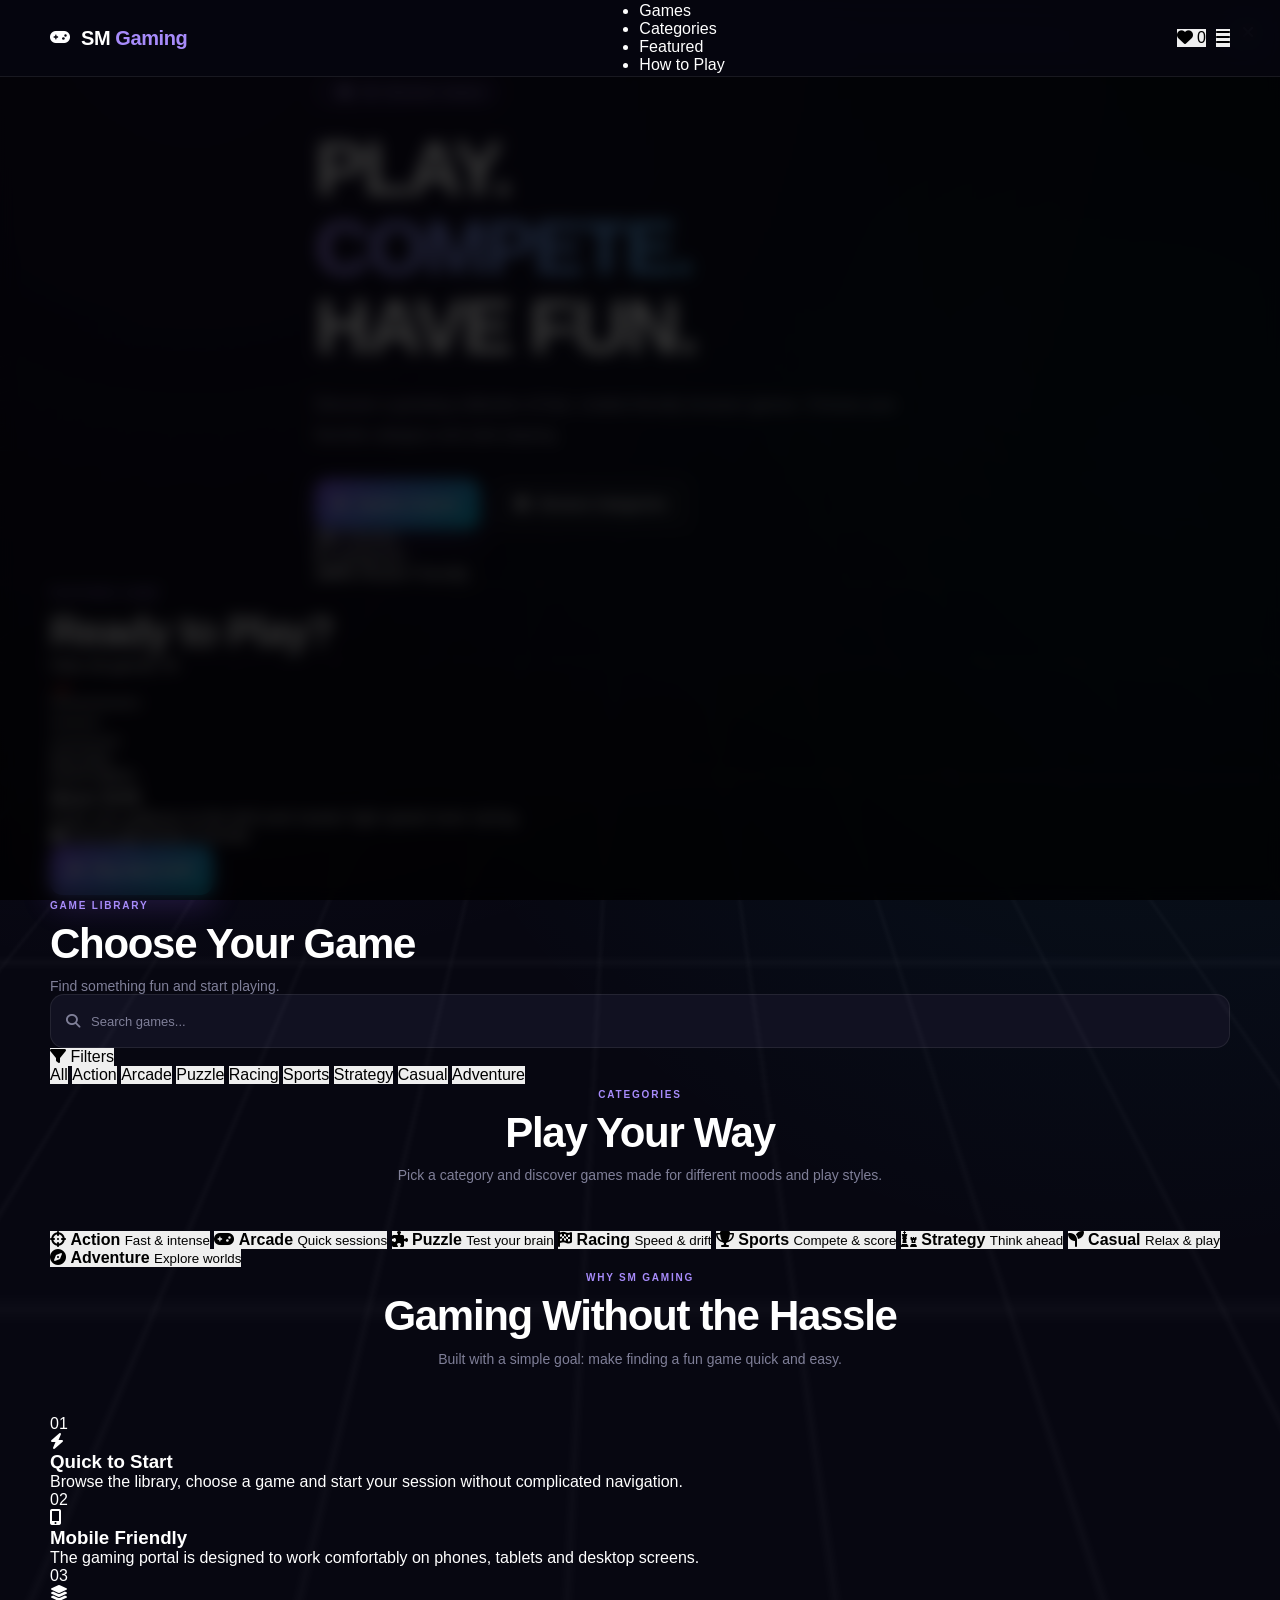
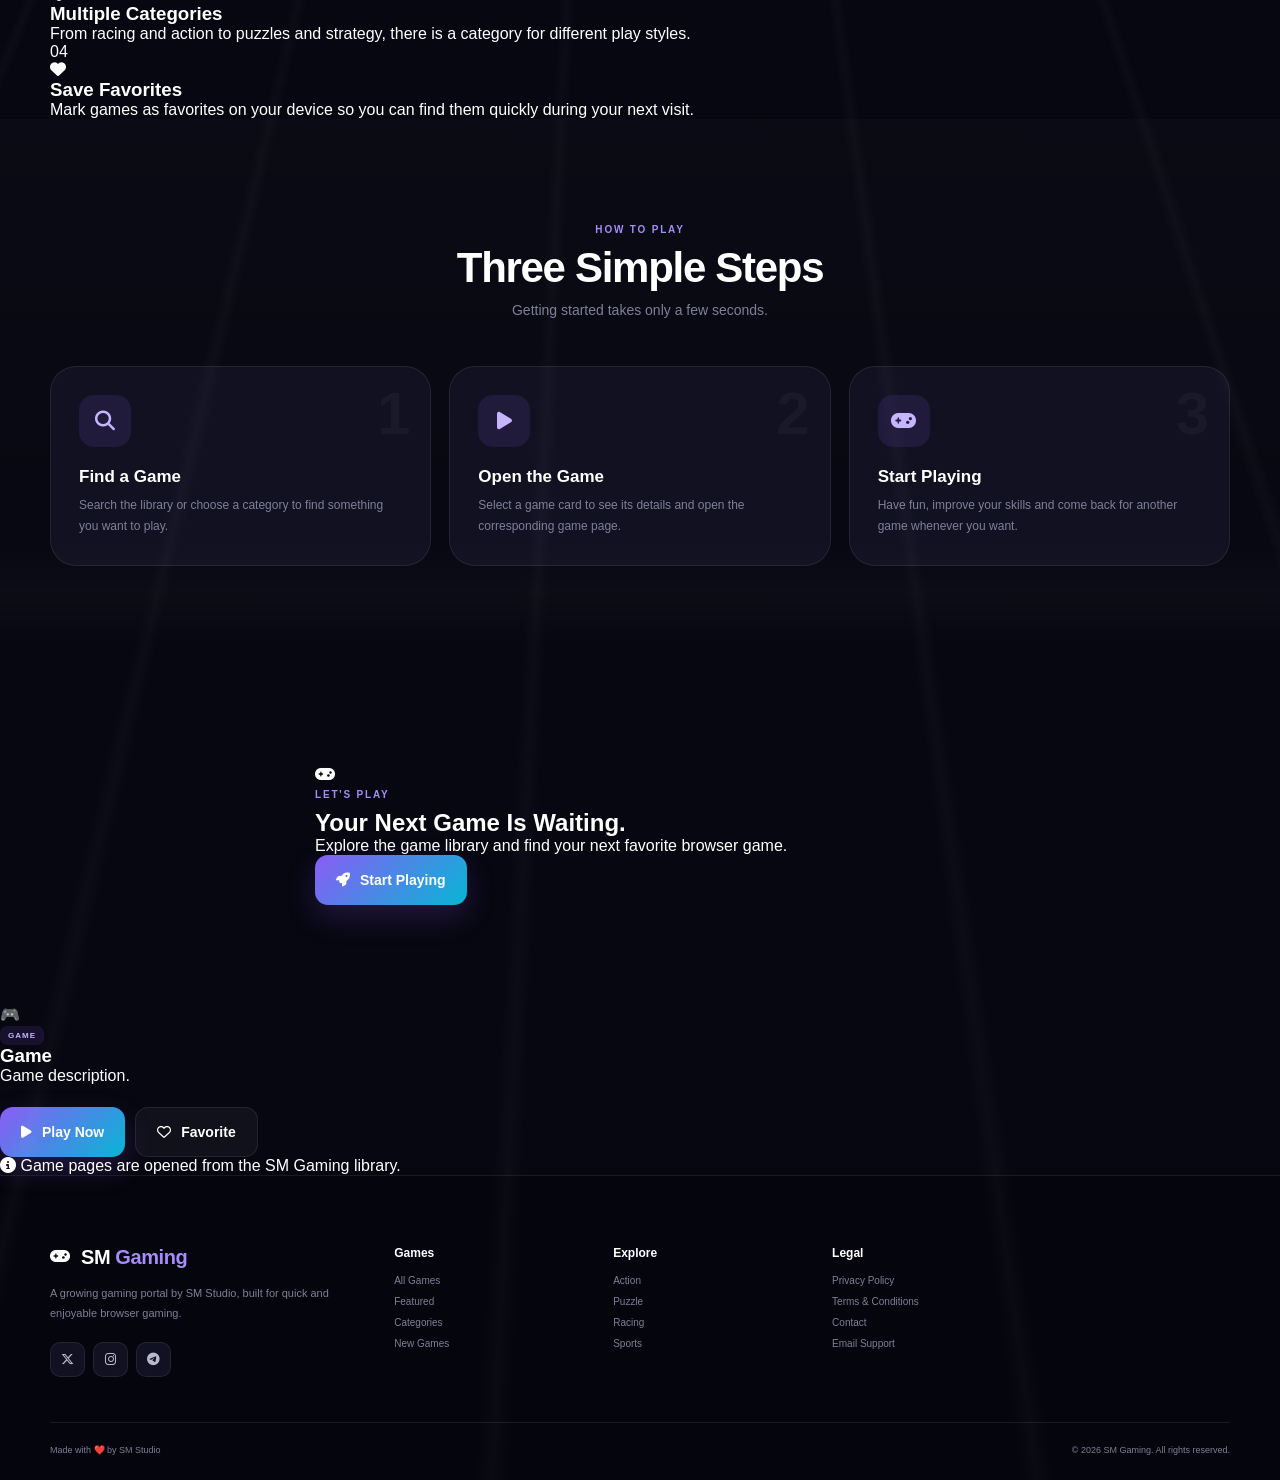
==== commit 29ba79a0: "Update print statement from 'Hello' to 'Goodbye'" ====
--- a/index.html
+++ b/index.html
@@ -12,12 +12,12 @@
 
   <meta
     name="description"
-    content="SM Gaming is a fast, mobile-friendly gaming website with free browser games across action, arcade, puzzle, racing, sports, strategy and casual categories."
+    content="SM Gaming is a fast and mobile-friendly gaming portal with browser games across action, arcade, puzzle, racing, sports, strategy, adventure and casual categories."
   >
 
   <meta
     name="keywords"
-    content="free games, online games, browser games, mobile games, arcade games, puzzle games, racing games, action games, sports games, SM Gaming, SM Studio"
+    content="SM Gaming, online games, free browser games, mobile games, arcade games, puzzle games, racing games, action games, sports games, strategy games, SM Studio"
   >
 
   <meta
@@ -27,7 +27,7 @@
 
   <meta
     name="theme-color"
-    content="#070711"
+    content="#07070d"
   >
 
   <meta
@@ -47,12 +47,12 @@
 
   <meta
     property="og:title"
-    content="SM Gaming - Free Browser Games"
+    content="SM Gaming - Play Free Browser Games"
   >
 
   <meta
     property="og:description"
-    content="Play free browser games across action, arcade, puzzle, racing, sports, strategy and casual categories."
+    content="Play fast and mobile-friendly browser games across action, arcade, puzzle, racing, sports, strategy and more."
   >
 
   <meta
@@ -77,7 +77,7 @@
 
 
   <!-- =====================================================
-       TWITTER CARD
+       TWITTER
   ====================================================== -->
 
   <meta
@@ -87,12 +87,12 @@
 
   <meta
     name="twitter:title"
-    content="SM Gaming - Free Browser Games"
+    content="SM Gaming - Play Free Browser Games"
   >
 
   <meta
     name="twitter:description"
-    content="Play free browser games on mobile and desktop."
+    content="Play mobile-friendly browser games across multiple categories."
   >
 
   <meta
@@ -103,7 +103,7 @@
 
   <!-- =====================================================
        GOOGLE ADSENSE
-       Preserved
+       Keep this code for the existing AdSense account.
   ====================================================== -->
 
   <script
@@ -119,7 +119,7 @@
 
 
   <title>
-    SM Gaming - Free Online Browser Games | SM Studio
+    SM Gaming - Play Free Browser Games | SM Studio
   </title>
 
 
@@ -180,7 +180,7 @@
 
 
   <!-- =====================================================
-       GOOGLE FONT
+       GOOGLE FONTS
   ====================================================== -->
 
   <link
@@ -195,7 +195,7 @@
   >
 
   <link
-    href="https://fonts.googleapis.com/css2?family=Poppins:wght@400;500;600;700;800;900&display=swap"
+    href="https://fonts.googleapis.com/css2?family=Inter:wght@400;500;600;700;800;900&family=Orbitron:wght@600;700;800;900&display=swap"
     rel="stylesheet"
   >
 
@@ -206,7 +206,7 @@
 
   <link
     rel="stylesheet"
-    href="https://cdnjs.cloudflare.com/ajax/libs/font-awesome/6.4.0/css/all.min.css"
+    href="https://cdnjs.cloudflare.com/ajax/libs/font-awesome/6.5.2/css/all.min.css"
   >
 
 
@@ -236,72 +236,76 @@
     aria-label="Main Navigation"
   >
 
-    <div class="nav-container">
+    <div class="container nav-container">
+
 
       <a
-        href="#home"
+        href="#"
         class="brand"
         aria-label="SM Gaming Home"
       >
 
-        <span class="brand-logo">
-
-          <img
-            src="favicon.png"
-            width="42"
-            height="42"
-            alt="SM Gaming"
-          >
-
+        <span class="brand-icon">
+          <i
+            class="fas fa-gamepad"
+            aria-hidden="true"
+          ></i>
         </span>
 
         <span class="brand-text">
-
-          <strong>SM</strong>
-          Gaming
-
+          SM <strong>Gaming</strong>
         </span>
 
       </a>
 
 
-      <div
-        class="desktop-nav"
-        id="desktopNav"
-      >
-
-        <a href="#home" class="nav-link active">
-          Home
-        </a>
-
-        <a href="#games" class="nav-link">
-          Games
-        </a>
-
-        <a href="#categories" class="nav-link">
-          Categories
-        </a>
-
-        <a href="#how-it-works" class="nav-link">
-          How It Works
-        </a>
-
-      </div>
+      <ul
+        class="nav-links"
+        id="navLinks"
+      >
+
+        <li>
+          <a href="#games">
+            Games
+          </a>
+        </li>
+
+        <li>
+          <a href="#categories">
+            Categories
+          </a>
+        </li>
+
+        <li>
+          <a href="#featured">
+            Featured
+          </a>
+        </li>
+
+        <li>
+          <a href="#how-to-play">
+            How to Play
+          </a>
+        </li>
+
+      </ul>
 
 
       <div class="nav-actions">
 
         <button
+          class="favorite-nav-btn"
+          id="favoritesBtn"
           type="button"
-          class="nav-favorite-btn"
-          id="favoriteFilterBtn"
           aria-label="Show favorite games"
-          title="Favorites"
         >
 
-          <i class="fa-regular fa-heart"></i>
-
-          <span id="favoriteCount">
+          <i
+            class="fas fa-heart"
+            aria-hidden="true"
+          ></i>
+
+          <span class="favorite-count" id="favoriteCount">
             0
           </span>
 
@@ -309,56 +313,22 @@
 
 
         <button
+          class="nav-toggle"
+          id="navToggle"
           type="button"
-          class="menu-btn"
-          id="menuBtn"
-          aria-label="Open navigation menu"
+          aria-label="Open menu"
           aria-expanded="false"
+          aria-controls="navLinks"
         >
 
-          <i class="fa-solid fa-bars"></i>
+          <i
+            class="fas fa-bars"
+            aria-hidden="true"
+          ></i>
 
         </button>
 
       </div>
-
-    </div>
-
-
-    <div
-      class="mobile-menu"
-      id="mobileMenu"
-    >
-
-      <a href="#home">
-        <i class="fa-solid fa-house"></i>
-        Home
-      </a>
-
-      <a href="#games">
-        <i class="fa-solid fa-gamepad"></i>
-        Games
-      </a>
-
-      <a href="#categories">
-        <i class="fa-solid fa-layer-group"></i>
-        Categories
-      </a>
-
-      <a href="#how-it-works">
-        <i class="fa-solid fa-circle-info"></i>
-        How It Works
-      </a>
-
-      <button
-        type="button"
-        id="mobileFavorites"
-      >
-
-        <i class="fa-solid fa-heart"></i>
-        Favorites
-
-      </button>
 
     </div>
 
@@ -371,745 +341,1037 @@
      HERO
 ====================================================== -->
 
-<main id="home">
-
-  <section class="hero-section">
-
-    <div class="hero-bg-shape hero-shape-one"></div>
-    <div class="hero-bg-shape hero-shape-two"></div>
-
-
-    <div class="container hero-container">
-
-      <div class="hero-content">
-
-        <div class="hero-badge">
-
-          <span class="live-dot"></span>
-
-          FREE BROWSER GAMES
-
-        </div>
-
-
-        <h1>
-
-          Play.
-          <span>Compete.</span>
-          Have Fun.
-
-        </h1>
-
+<main>
+
+<section class="hero">
+
+  <div class="hero-grid"></div>
+
+  <div class="hero-glow hero-glow-one"></div>
+  <div class="hero-glow hero-glow-two"></div>
+
+  <div class="container hero-content">
+
+    <div class="hero-badge">
+
+      <span class="badge-dot"></span>
+
+      <i
+        class="fas fa-gamepad"
+        aria-hidden="true"
+      ></i>
+
+      30+ Browser Games
+
+    </div>
+
+
+    <h1>
+      PLAY.
+      <span>COMPETE.</span>
+      HAVE FUN.
+    </h1>
+
+
+    <p class="hero-description">
+
+      Discover a growing collection of fast,
+      mobile-friendly browser games.
+      Choose your favorite category and start playing.
+
+    </p>
+
+
+    <div class="hero-buttons">
+
+      <a
+        href="#games"
+        class="btn btn-primary"
+      >
+
+        <i
+          class="fas fa-play"
+          aria-hidden="true"
+        ></i>
+
+        Explore Games
+
+      </a>
+
+
+      <a
+        href="#categories"
+        class="btn btn-secondary"
+      >
+
+        <i
+          class="fas fa-layer-group"
+          aria-hidden="true"
+        ></i>
+
+        Browse Categories
+
+      </a>
+
+    </div>
+
+
+    <div class="hero-mini-stats">
+
+      <div class="mini-stat">
+
+        <strong>
+          36+
+        </strong>
+
+        <span>
+          Games
+        </span>
+
+      </div>
+
+
+      <div class="mini-divider"></div>
+
+
+      <div class="mini-stat">
+
+        <strong>
+          8
+        </strong>
+
+        <span>
+          Categories
+        </span>
+
+      </div>
+
+
+      <div class="mini-divider"></div>
+
+
+      <div class="mini-stat">
+
+        <strong>
+          100%
+        </strong>
+
+        <span>
+          Mobile Friendly
+        </span>
+
+      </div>
+
+    </div>
+
+  </div>
+
+</section>
+
+
+<!-- =====================================================
+     FEATURED
+====================================================== -->
+
+<section
+  class="featured-section"
+  id="featured"
+>
+
+  <div class="container">
+
+    <div class="section-heading">
+
+      <div>
+
+        <span class="section-label">
+          FEATURED GAME
+        </span>
+
+        <h2>
+          Ready to Play?
+        </h2>
+
+      </div>
+
+      <a
+        href="#games"
+        class="view-all"
+      >
+        View all games
+        <i
+          class="fas fa-arrow-right"
+          aria-hidden="true"
+        ></i>
+      </a>
+
+    </div>
+
+
+    <article class="featured-card">
+
+      <div class="featured-visual">
+
+        <div class="featured-grid"></div>
+
+        <div class="featured-orb"></div>
+
+        <div class="featured-car">
+          🏎️
+        </div>
+
+        <div class="featured-speed speed-one">
+          ━━━━━━━━━
+        </div>
+
+        <div class="featured-speed speed-two">
+          ━━━━━
+        </div>
+
+        <div class="featured-speed speed-three">
+          ━━━━━━━
+        </div>
+
+        <div class="featured-tag">
+          RACING
+        </div>
+
+      </div>
+
+
+      <div class="featured-content">
+
+        <span class="eyebrow">
+          FEATURED
+        </span>
+
+        <h3>
+          Neon Drift
+        </h3>
 
         <p>
-
-          Discover fast, fun and mobile-friendly games.
-          Choose your favorite category and start playing
-          directly from your browser.
-
+          Push your reflexes to the limit and master
+          high-speed neon racing.
         </p>
 
 
-        <div class="hero-buttons">
-
-          <a
-            href="#games"
-            class="btn btn-primary"
-          >
-
-            <i class="fa-solid fa-gamepad"></i>
-
-            Explore Games
-
-          </a>
-
-
-          <a
-            href="#categories"
-            class="btn btn-secondary"
-          >
-
-            <i class="fa-solid fa-layer-group"></i>
-
-            Browse Categories
-
-          </a>
-
-        </div>
-
-
-        <div class="hero-stats">
-
-          <div class="hero-stat">
-
-            <strong>
-              30+
-            </strong>
-
-            <span>
-              Games
-            </span>
-
-          </div>
-
-
-          <div class="hero-stat-divider"></div>
-
-
-          <div class="hero-stat">
-
-            <strong>
-              7
-            </strong>
-
-            <span>
-              Categories
-            </span>
-
-          </div>
-
-
-          <div class="hero-stat-divider"></div>
-
-
-          <div class="hero-stat">
-
-            <strong>
-              Free
-            </strong>
-
-            <span>
-              To Play
-            </span>
-
-          </div>
-
-        </div>
+        <div class="featured-meta">
+
+          <span>
+            <i
+              class="fas fa-car"
+              aria-hidden="true"
+            ></i>
+            Racing
+          </span>
+
+          <span>
+            <i
+              class="fas fa-mobile-screen"
+              aria-hidden="true"
+            ></i>
+            Mobile Friendly
+          </span>
+
+        </div>
+
+
+        <button
+          class="btn btn-primary featured-play"
+          type="button"
+          data-game="neon-drift"
+        >
+
+          <i
+            class="fas fa-play"
+            aria-hidden="true"
+          ></i>
+
+          Play Neon Drift
+
+        </button>
 
       </div>
 
-
-      <div class="hero-visual">
-
-        <div class="hero-game-window">
-
-          <div class="window-top">
-
-            <div class="window-dots">
-
-              <span></span>
-              <span></span>
-              <span></span>
-
-            </div>
-
-            <span>
-              SM GAMING
-            </span>
-
-            <i class="fa-solid fa-expand"></i>
-
-          </div>
-
-
-          <div class="hero-game-art">
-
-            <div class="hero-grid"></div>
-
-            <div class="floating-controller">
-
-              <i class="fa-solid fa-gamepad"></i>
-
-            </div>
-
-
-            <div class="hero-art-title">
-
-              <small>
-                READY?
-              </small>
-
-              <strong>
-                LET'S PLAY
-              </strong>
-
-            </div>
-
-
-            <div class="hero-art-buttons">
-
-              <span>
-                PLAY NOW
-              </span>
-
-              <span>
-                ★ ★ ★ ★ ★
-              </span>
-
-            </div>
-
-          </div>
-
-        </div>
-
-
-        <div class="floating-card floating-card-one">
-
-          <i class="fa-solid fa-bolt"></i>
-
-          <div>
-
-            <strong>
-              Fast Games
-            </strong>
-
-            <span>
-              Jump right in
-            </span>
-
-          </div>
-
-        </div>
-
-
-        <div class="floating-card floating-card-two">
-
-          <i class="fa-solid fa-mobile-screen-button"></i>
-
-          <div>
-
-            <strong>
-              Mobile Ready
-            </strong>
-
-            <span>
-              Touch friendly
-            </span>
-
-          </div>
-
-        </div>
+    </article>
+
+  </div>
+
+</section>
+
+
+<!-- =====================================================
+     GAME LIBRARY
+====================================================== -->
+
+<section
+  class="games-section"
+  id="games"
+>
+
+  <div class="container">
+
+
+    <div class="section-heading games-heading">
+
+      <div>
+
+        <span class="section-label">
+          GAME LIBRARY
+        </span>
+
+        <h2>
+          Choose Your Game
+        </h2>
+
+        <p>
+          Find something fun and start playing.
+        </p>
 
       </div>
 
     </div>
 
-  </section>
-
-
-<!-- =====================================================
-     SEARCH / GAME CONTROLS
-====================================================== -->
-
-  <section
-    class="game-browser-section"
-    id="games"
-  >
-
-    <div class="container">
-
-      <div class="section-heading-row">
-
-        <div>
-
-          <span class="section-label">
-            GAME LIBRARY
-          </span>
-
-          <h2>
-            Find Your Next Game
-          </h2>
-
-          <p>
-            Search, filter and choose a game you want to play.
-          </p>
-
-        </div>
-
-      </div>
-
-
-      <div class="game-controls">
-
-        <div class="search-box">
-
-          <i class="fa-solid fa-magnifying-glass"></i>
-
-          <input
-            type="search"
-            id="gameSearch"
-            placeholder="Search games..."
-            autocomplete="off"
-            aria-label="Search games"
-          >
-
-          <button
-            type="button"
-            id="clearSearch"
-            aria-label="Clear search"
-          >
-
-            <i class="fa-solid fa-xmark"></i>
-
-          </button>
-
-        </div>
-
-
-        <div class="sort-box">
-
-          <i class="fa-solid fa-arrow-down-wide-short"></i>
-
-          <select
-            id="gameSort"
-            aria-label="Sort games"
-          >
-
-            <option value="popular">
-              Popular
-            </option>
-
-            <option value="rating">
-              Highest Rated
-            </option>
-
-            <option value="az">
-              A - Z
-            </option>
-
-            <option value="new">
-              Newest
-            </option>
-
-          </select>
-
-        </div>
-
-      </div>
-
-
-      <div
-        class="category-tabs"
-        id="categories"
-        aria-label="Game Categories"
-      >
-
-        <button
-          class="category-btn active"
-          data-category="All"
-          type="button"
+
+    <!-- SEARCH -->
+
+    <div class="game-tools">
+
+      <div class="search-box">
+
+        <i
+          class="fas fa-search"
+          aria-hidden="true"
+        ></i>
+
+        <input
+          type="search"
+          id="gameSearch"
+          placeholder="Search games..."
+          autocomplete="off"
+          aria-label="Search games"
         >
-
-          <i class="fa-solid fa-border-all"></i>
-
-          All
-
-        </button>
-
-
-        <button
-          class="category-btn"
-          data-category="Action"
-          type="button"
-        >
-
-          <i class="fa-solid fa-crosshairs"></i>
-
-          Action
-
-        </button>
-
-
-        <button
-          class="category-btn"
-          data-category="Arcade"
-          type="button"
-        >
-
-          <i class="fa-solid fa-ghost"></i>
-
-          Arcade
-
-        </button>
-
-
-        <button
-          class="category-btn"
-          data-category="Puzzle"
-          type="button"
-        >
-
-          <i class="fa-solid fa-puzzle-piece"></i>
-
-          Puzzle
-
-        </button>
-
-
-        <button
-          class="category-btn"
-          data-category="Racing"
-          type="button"
-        >
-
-          <i class="fa-solid fa-car"></i>
-
-          Racing
-
-        </button>
-
-
-        <button
-          class="category-btn"
-          data-category="Sports"
-          type="button"
-        >
-
-          <i class="fa-solid fa-basketball"></i>
-
-          Sports
-
-        </button>
-
-
-        <button
-          class="category-btn"
-          data-category="Strategy"
-          type="button"
-        >
-
-          <i class="fa-solid fa-chess"></i>
-
-          Strategy
-
-        </button>
-
-
-        <button
-          class="category-btn"
-          data-category="Casual"
-          type="button"
-        >
-
-          <i class="fa-solid fa-face-smile"></i>
-
-          Casual
-
-        </button>
-
-      </div>
-
-
-      <div
-        class="games-grid"
-        id="gamesGrid"
-      ></div>
-
-
-      <div
-        class="no-results"
-        id="noResults"
-        hidden
-      >
-
-        <div class="no-results-icon">
-
-          <i class="fa-solid fa-gamepad"></i>
-
-        </div>
-
-        <h3>
-          No games found
-        </h3>
-
-        <p>
-          Try another search or choose a different category.
-        </p>
 
         <button
           type="button"
-          class="btn btn-primary"
-          id="resetFilters"
+          id="clearSearch"
+          class="clear-search"
+          aria-label="Clear search"
+          hidden
         >
 
-          Reset Filters
+          <i
+            class="fas fa-xmark"
+            aria-hidden="true"
+          ></i>
 
         </button>
 
       </div>
 
-    </div>
-
-  </section>
+
+      <button
+        type="button"
+        class="mobile-filter-btn"
+        id="mobileFilterBtn"
+      >
+
+        <i
+          class="fas fa-filter"
+          aria-hidden="true"
+        ></i>
+
+        Filters
+
+      </button>
+
+    </div>
+
+
+    <!-- FILTERS -->
+
+    <div
+      class="filter-wrap"
+      id="filterWrap"
+    >
+
+      <button
+        class="filter-btn active"
+        type="button"
+        data-filter="all"
+      >
+        All
+      </button>
+
+      <button
+        class="filter-btn"
+        type="button"
+        data-filter="Action"
+      >
+        Action
+      </button>
+
+      <button
+        class="filter-btn"
+        type="button"
+        data-filter="Arcade"
+      >
+        Arcade
+      </button>
+
+      <button
+        class="filter-btn"
+        type="button"
+        data-filter="Puzzle"
+      >
+        Puzzle
+      </button>
+
+      <button
+        class="filter-btn"
+        type="button"
+        data-filter="Racing"
+      >
+        Racing
+      </button>
+
+      <button
+        class="filter-btn"
+        type="button"
+        data-filter="Sports"
+      >
+        Sports
+      </button>
+
+      <button
+        class="filter-btn"
+        type="button"
+        data-filter="Strategy"
+      >
+        Strategy
+      </button>
+
+      <button
+        class="filter-btn"
+        type="button"
+        data-filter="Casual"
+      >
+        Casual
+      </button>
+
+      <button
+        class="filter-btn"
+        type="button"
+        data-filter="Adventure"
+      >
+        Adventure
+      </button>
+
+    </div>
+
+
+    <div
+      class="active-filter-info"
+      id="activeFilterInfo"
+      hidden
+    ></div>
+
+
+    <!-- GAME GRID -->
+
+    <div
+      class="game-grid"
+      id="gameGrid"
+    ></div>
+
+
+    <!-- EMPTY -->
+
+    <div
+      class="empty-games"
+      id="emptyGames"
+      hidden
+    >
+
+      <div class="empty-icon">
+
+        <i
+          class="fas fa-gamepad"
+          aria-hidden="true"
+        ></i>
+
+      </div>
+
+      <h3>
+        No games found
+      </h3>
+
+      <p>
+        Try another search or category.
+      </p>
+
+      <button
+        type="button"
+        class="btn btn-secondary"
+        id="resetGames"
+      >
+
+        <i
+          class="fas fa-rotate-left"
+          aria-hidden="true"
+        ></i>
+
+        Show All Games
+
+      </button>
+
+    </div>
+
+  </div>
+
+</section>
 
 
 <!-- =====================================================
-     HOW IT WORKS
+     CATEGORIES
 ====================================================== -->
 
-  <section
-    class="how-section"
-    id="how-it-works"
-  >
-
-    <div class="container">
-
-      <div class="section-heading centered">
-
-        <span class="section-label">
-          SIMPLE & FAST
+<section
+  class="categories-section"
+  id="categories"
+>
+
+  <div class="container">
+
+    <div class="section-heading centered">
+
+      <span class="section-label">
+        CATEGORIES
+      </span>
+
+      <h2>
+        Play Your Way
+      </h2>
+
+      <p>
+        Pick a category and discover games made for
+        different moods and play styles.
+      </p>
+
+    </div>
+
+
+    <div class="category-grid">
+
+
+      <button
+        class="category-card category-action"
+        type="button"
+        data-category="Action"
+      >
+
+        <span class="category-icon">
+          <i
+            class="fas fa-crosshairs"
+            aria-hidden="true"
+          ></i>
         </span>
 
-        <h2>
-          How It Works
-        </h2>
+        <strong>
+          Action
+        </strong>
+
+        <small>
+          Fast &amp; intense
+        </small>
+
+      </button>
+
+
+      <button
+        class="category-card"
+        type="button"
+        data-category="Arcade"
+      >
+
+        <span class="category-icon">
+          <i
+            class="fas fa-gamepad"
+            aria-hidden="true"
+          ></i>
+        </span>
+
+        <strong>
+          Arcade
+        </strong>
+
+        <small>
+          Quick sessions
+        </small>
+
+      </button>
+
+
+      <button
+        class="category-card"
+        type="button"
+        data-category="Puzzle"
+      >
+
+        <span class="category-icon">
+          <i
+            class="fas fa-puzzle-piece"
+            aria-hidden="true"
+          ></i>
+        </span>
+
+        <strong>
+          Puzzle
+        </strong>
+
+        <small>
+          Test your brain
+        </small>
+
+      </button>
+
+
+      <button
+        class="category-card"
+        type="button"
+        data-category="Racing"
+      >
+
+        <span class="category-icon">
+          <i
+            class="fas fa-flag-checkered"
+            aria-hidden="true"
+          ></i>
+        </span>
+
+        <strong>
+          Racing
+        </strong>
+
+        <small>
+          Speed &amp; drift
+        </small>
+
+      </button>
+
+
+      <button
+        class="category-card"
+        type="button"
+        data-category="Sports"
+      >
+
+        <span class="category-icon">
+          <i
+            class="fas fa-trophy"
+            aria-hidden="true"
+          ></i>
+        </span>
+
+        <strong>
+          Sports
+        </strong>
+
+        <small>
+          Compete &amp; score
+        </small>
+
+      </button>
+
+
+      <button
+        class="category-card"
+        type="button"
+        data-category="Strategy"
+      >
+
+        <span class="category-icon">
+          <i
+            class="fas fa-chess"
+            aria-hidden="true"
+          ></i>
+        </span>
+
+        <strong>
+          Strategy
+        </strong>
+
+        <small>
+          Think ahead
+        </small>
+
+      </button>
+
+
+      <button
+        class="category-card"
+        type="button"
+        data-category="Casual"
+      >
+
+        <span class="category-icon">
+          <i
+            class="fas fa-seedling"
+            aria-hidden="true"
+          ></i>
+        </span>
+
+        <strong>
+          Casual
+        </strong>
+
+        <small>
+          Relax &amp; play
+        </small>
+
+      </button>
+
+
+      <button
+        class="category-card"
+        type="button"
+        data-category="Adventure"
+      >
+
+        <span class="category-icon">
+          <i
+            class="fas fa-compass"
+            aria-hidden="true"
+          ></i>
+        </span>
+
+        <strong>
+          Adventure
+        </strong>
+
+        <small>
+          Explore worlds
+        </small>
+
+      </button>
+
+    </div>
+
+  </div>
+
+</section>
+
+
+<!-- =====================================================
+     WHY SM GAMING
+====================================================== -->
+
+<section class="why-section">
+
+  <div class="container">
+
+    <div class="section-heading centered">
+
+      <span class="section-label">
+        WHY SM GAMING
+      </span>
+
+      <h2>
+        Gaming Without the Hassle
+      </h2>
+
+      <p>
+        Built with a simple goal: make finding a fun game
+        quick and easy.
+      </p>
+
+    </div>
+
+
+    <div class="why-grid">
+
+
+      <article class="why-card">
+
+        <div class="why-number">
+          01
+        </div>
+
+        <div class="why-icon">
+
+          <i
+            class="fas fa-bolt"
+            aria-hidden="true"
+          ></i>
+
+        </div>
+
+        <h3>
+          Quick to Start
+        </h3>
 
         <p>
-          Getting into a game takes just a few seconds.
+          Browse the library, choose a game and start your
+          session without complicated navigation.
         </p>
 
-      </div>
-
-
-      <div class="steps-grid">
-
-
-        <article class="step-card">
-
-          <div class="step-number">
-            01
-          </div>
-
-          <div class="step-icon">
-
-            <i class="fa-solid fa-magnifying-glass"></i>
-
-          </div>
-
-          <h3>
-            Find a Game
-          </h3>
-
-          <p>
-            Browse the library or search for a game
-            you want to play.
-          </p>
-
-        </article>
-
-
-        <article class="step-card">
-
-          <div class="step-number">
-            02
-          </div>
-
-          <div class="step-icon">
-
-            <i class="fa-solid fa-gamepad"></i>
-
-          </div>
-
-          <h3>
-            Choose Your Game
-          </h3>
-
-          <p>
-            Open a game card to view its details and
-            available play option.
-          </p>
-
-        </article>
-
-
-        <article class="step-card">
-
-          <div class="step-number">
-            03
-          </div>
-
-          <div class="step-icon">
-
-            <i class="fa-solid fa-play"></i>
-
-          </div>
-
-          <h3>
-            Start Playing
-          </h3>
-
-          <p>
-            Launch the game and enjoy a touch-friendly
-            browser gaming experience.
-          </p>
-
-        </article>
-
-      </div>
-
-    </div>
-
-  </section>
+      </article>
+
+
+      <article class="why-card">
+
+        <div class="why-number">
+          02
+        </div>
+
+        <div class="why-icon">
+
+          <i
+            class="fas fa-mobile-screen-button"
+            aria-hidden="true"
+          ></i>
+
+        </div>
+
+        <h3>
+          Mobile Friendly
+        </h3>
+
+        <p>
+          The gaming portal is designed to work comfortably
+          on phones, tablets and desktop screens.
+        </p>
+
+      </article>
+
+
+      <article class="why-card">
+
+        <div class="why-number">
+          03
+        </div>
+
+        <div class="why-icon">
+
+          <i
+            class="fas fa-layer-group"
+            aria-hidden="true"
+          ></i>
+
+        </div>
+
+        <h3>
+          Multiple Categories
+        </h3>
+
+        <p>
+          From racing and action to puzzles and strategy,
+          there is a category for different play styles.
+        </p>
+
+      </article>
+
+
+      <article class="why-card">
+
+        <div class="why-number">
+          04
+        </div>
+
+        <div class="why-icon">
+
+          <i
+            class="fas fa-heart"
+            aria-hidden="true"
+          ></i>
+
+        </div>
+
+        <h3>
+          Save Favorites
+        </h3>
+
+        <p>
+          Mark games as favorites on your device so you can
+          find them quickly during your next visit.
+        </p>
+
+      </article>
+
+    </div>
+
+  </div>
+
+</section>
 
 
 <!-- =====================================================
-     FEATURES
+     HOW TO PLAY
 ====================================================== -->
 
-  <section class="features-section">
-
-    <div class="container">
-
-      <div class="section-heading centered">
-
-        <span class="section-label">
-          BUILT FOR PLAYERS
-        </span>
-
-        <h2>
-          Gaming Without the Hassle
-        </h2>
+<section
+  class="how-section"
+  id="how-to-play"
+>
+
+  <div class="container">
+
+    <div class="section-heading centered">
+
+      <span class="section-label">
+        HOW TO PLAY
+      </span>
+
+      <h2>
+        Three Simple Steps
+      </h2>
+
+      <p>
+        Getting started takes only a few seconds.
+      </p>
+
+    </div>
+
+
+    <div class="steps-grid">
+
+
+      <article class="step-card">
+
+        <div class="step-number">
+          1
+        </div>
+
+        <div class="step-icon">
+
+          <i
+            class="fas fa-search"
+            aria-hidden="true"
+          ></i>
+
+        </div>
+
+        <h3>
+          Find a Game
+        </h3>
 
         <p>
-          A clean gaming experience designed for both
-          phones and larger screens.
+          Search the library or choose a category to find
+          something you want to play.
         </p>
 
-      </div>
-
-
-      <div class="benefits-grid">
-
-
-        <article class="benefit-card">
-
-          <div class="benefit-icon">
-            <i class="fa-solid fa-mobile-screen"></i>
-          </div>
-
-          <h3>
-            Mobile Friendly
-          </h3>
-
-          <p>
-            Responsive layouts and touch-friendly controls
-            make the website comfortable to use on phones.
-          </p>
-
-        </article>
-
-
-        <article class="benefit-card">
-
-          <div class="benefit-icon">
-            <i class="fa-solid fa-bolt"></i>
-          </div>
-
-          <h3>
-            Fast Interface
-          </h3>
-
-          <p>
-            Lightweight page structure with smooth
-            navigation and quick game discovery.
-          </p>
-
-        </article>
-
-
-        <article class="benefit-card">
-
-          <div class="benefit-icon">
-            <i class="fa-solid fa-layer-group"></i>
-          </div>
-
-          <h3>
-            Multiple Categories
-          </h3>
-
-          <p>
-            Find action, arcade, puzzle, racing, sports,
-            strategy and casual games in one place.
-          </p>
-
-        </article>
-
-
-        <article class="benefit-card">
-
-          <div class="benefit-icon">
-            <i class="fa-solid fa-heart"></i>
-          </div>
-
-          <h3>
-            Save Favorites
-          </h3>
-
-          <p>
-            Save games to your favorites on this device
-            using your browser's local storage.
-          </p>
-
-        </article>
-
-      </div>
-
-    </div>
-
-  </section>
+      </article>
+
+
+      <article class="step-card">
+
+        <div class="step-number">
+          2
+        </div>
+
+        <div class="step-icon">
+
+          <i
+            class="fas fa-play"
+            aria-hidden="true"
+          ></i>
+
+        </div>
+
+        <h3>
+          Open the Game
+        </h3>
+
+        <p>
+          Select a game card to see its details and open
+          the corresponding game page.
+        </p>
+
+      </article>
+
+
+      <article class="step-card">
+
+        <div class="step-number">
+          3
+        </div>
+
+        <div class="step-icon">
+
+          <i
+            class="fas fa-gamepad"
+            aria-hidden="true"
+          ></i>
+
+        </div>
+
+        <h3>
+          Start Playing
+        </h3>
+
+        <p>
+          Have fun, improve your skills and come back for
+          another game whenever you want.
+        </p>
+
+      </article>
+
+    </div>
+
+  </div>
+
+</section>
 
 
 <!-- =====================================================
      CTA
 ====================================================== -->
 
-  <section class="cta-section">
-
-    <div class="container">
-
-      <div class="cta-card">
-
-        <div class="cta-content">
-
-          <span class="section-label">
-            READY TO PLAY?
-          </span>
-
-          <h2>
-            Pick a Game.
-            <span>Start Playing.</span>
-          </h2>
-
-          <p>
-            Explore the SM Gaming library and discover
-            your next favorite browser game.
-          </p>
-
-          <a
-            href="#games"
-            class="btn btn-primary"
-          >
-
-            <i class="fa-solid fa-gamepad"></i>
-
-            Explore Games
-
-          </a>
-
-        </div>
-
-
-        <div class="cta-decoration">
-
-          <i class="fa-solid fa-gamepad"></i>
-
-        </div>
-
-      </div>
-
-    </div>
-
-  </section>
+<section class="cta-section">
+
+  <div class="cta-glow"></div>
+
+  <div class="container cta-content">
+
+    <div class="cta-icon">
+
+      <i
+        class="fas fa-gamepad"
+        aria-hidden="true"
+      ></i>
+
+    </div>
+
+    <span class="section-label">
+      LET'S PLAY
+    </span>
+
+    <h2>
+      Your Next Game Is Waiting.
+    </h2>
+
+    <p>
+      Explore the game library and find your next
+      favorite browser game.
+    </p>
+
+    <a
+      href="#games"
+      class="btn btn-primary"
+    >
+
+      <i
+        class="fas fa-rocket"
+        aria-hidden="true"
+      ></i>
+
+      Start Playing
+
+    </a>
+
+  </div>
+
+</section>
 
 </main>
 
@@ -1119,7 +1381,7 @@
 ====================================================== -->
 
 <div
-  class="game-modal"
+  class="modal"
   id="gameModal"
   aria-hidden="true"
 >
@@ -1131,10 +1393,10 @@
 
 
   <div
-    class="modal-box"
+    class="modal-card"
     role="dialog"
     aria-modal="true"
-    aria-labelledby="modalGameTitle"
+    aria-labelledby="modalTitle"
   >
 
     <button
@@ -1144,97 +1406,112 @@
       aria-label="Close game details"
     >
 
-      <i class="fa-solid fa-xmark"></i>
+      <i
+        class="fas fa-xmark"
+        aria-hidden="true"
+      ></i>
 
     </button>
 
 
     <div
-      class="modal-cover"
-      id="modalCover"
+      class="modal-game-icon"
+      id="modalIcon"
     >
-
-      <div class="modal-cover-icon" id="modalIcon">
-        🎮
-      </div>
-
-    </div>
-
-
-    <div class="modal-content">
-
-      <div class="modal-category" id="modalCategory">
-        ACTION
-      </div>
-
-      <h2 id="modalGameTitle">
-        Game Title
-      </h2>
-
-      <div class="modal-meta">
-
-        <span id="modalRating">
-          ★ 4.8
-        </span>
-
-        <span id="modalPlays">
-          10K plays
-        </span>
-
-      </div>
-
-      <p id="modalDescription">
-        Game description.
-      </p>
-
-
-      <div class="modal-actions">
-
-        <button
-          type="button"
-          class="btn btn-primary modal-play-btn"
-          id="modalPlayBtn"
-        >
-
-          <i class="fa-solid fa-play"></i>
-
-          Play Game
-
-        </button>
-
-
-        <button
-          type="button"
-          class="modal-favorite-btn"
-          id="modalFavoriteBtn"
-        >
-
-          <i class="fa-regular fa-heart"></i>
-
-          Favorite
-
-        </button>
-
-      </div>
-
-
-      <div
-        class="game-notice"
-        id="gameNotice"
-      >
-
-        <i class="fa-solid fa-circle-info"></i>
-
-        The game page needs to be added to its game folder
-        before it can be launched.
-
-      </div>
-
-    </div>
+      🎮
+    </div>
+
+
+    <span
+      class="modal-category"
+      id="modalCategory"
+    >
+      GAME
+    </span>
+
+
+    <h3 id="modalTitle">
+      Game
+    </h3>
+
+
+    <p
+      class="modal-description"
+      id="modalDescription"
+    >
+      Game description.
+    </p>
+
+
+    <div class="modal-actions">
+
+      <a
+        href="#"
+        class="btn btn-primary"
+        id="modalPlay"
+      >
+
+        <i
+          class="fas fa-play"
+          aria-hidden="true"
+        ></i>
+
+        Play Now
+
+      </a>
+
+
+      <button
+        type="button"
+        class="btn btn-secondary"
+        id="modalFavorite"
+      >
+
+        <i
+          class="far fa-heart"
+          aria-hidden="true"
+        ></i>
+
+        Favorite
+
+      </button>
+
+    </div>
+
+
+    <p class="modal-note">
+
+      <i
+        class="fas fa-circle-info"
+        aria-hidden="true"
+      ></i>
+
+      Game pages are opened from the SM Gaming library.
+
+    </p>
 
   </div>
 
 </div>
+
+
+<!-- =====================================================
+     BACK TO TOP
+====================================================== -->
+
+<button
+  type="button"
+  class="back-to-top"
+  id="backToTop"
+  aria-label="Back to top"
+>
+
+  <i
+    class="fas fa-arrow-up"
+    aria-hidden="true"
+  ></i>
+
+</button>
 
 
 <!-- =====================================================
@@ -1245,41 +1522,39 @@
 
   <div class="container">
 
+
     <div class="footer-grid">
 
 
+      <!-- BRAND -->
+
       <div class="footer-brand">
 
         <a
-          href="#home"
-          class="brand footer-brand-link"
+          href="#"
+          class="brand footer-brand-logo"
+          aria-label="SM Gaming Home"
         >
 
-          <span class="brand-logo">
-
-            <img
-              src="favicon.png"
-              width="42"
-              height="42"
-              alt="SM Gaming"
-              loading="lazy"
-            >
+          <span class="brand-icon">
+
+            <i
+              class="fas fa-gamepad"
+              aria-hidden="true"
+            ></i>
 
           </span>
 
           <span class="brand-text">
-
-            <strong>SM</strong>
-            Gaming
-
+            SM <strong>Gaming</strong>
           </span>
 
         </a>
 
 
         <p>
-          A growing collection of free, mobile-friendly
-          browser games from SM Studio.
+          A growing gaming portal by SM Studio,
+          built for quick and enjoyable browser gaming.
         </p>
 
 
@@ -1292,7 +1567,10 @@
             aria-label="SM Studio on X"
           >
 
-            <i class="fa-brands fa-x-twitter"></i>
+            <i
+              class="fab fa-x-twitter"
+              aria-hidden="true"
+            ></i>
 
           </a>
 
@@ -1304,7 +1582,10 @@
             aria-label="SM Studio on Instagram"
           >
 
-            <i class="fa-brands fa-instagram"></i>
+            <i
+              class="fab fa-instagram"
+              aria-hidden="true"
+            ></i>
 
           </a>
 
@@ -1316,7 +1597,10 @@
             aria-label="SM Studio on Telegram"
           >
 
-            <i class="fa-brands fa-telegram"></i>
+            <i
+              class="fab fa-telegram-plane"
+              aria-hidden="true"
+            ></i>
 
           </a>
 
@@ -1325,80 +1609,61 @@
       </div>
 
 
+      <!-- GAMES -->
+
       <div class="footer-column">
 
         <h3>
-          Gaming
+          Games
         </h3>
 
         <a href="#games">
           All Games
         </a>
 
+        <a href="#featured">
+          Featured
+        </a>
+
         <a href="#categories">
           Categories
         </a>
 
         <a href="#games">
-          Popular Games
-        </a>
-
-        <a href="#games">
           New Games
         </a>
 
       </div>
 
 
+      <!-- EXPLORE -->
+
       <div class="footer-column">
 
         <h3>
-          Categories
+          Explore
         </h3>
 
-        <a href="#games" data-footer-category="Action">
+        <a href="#games">
           Action
         </a>
 
-        <a href="#games" data-footer-category="Arcade">
-          Arcade
-        </a>
-
-        <a href="#games" data-footer-category="Puzzle">
+        <a href="#games">
           Puzzle
         </a>
 
-        <a href="#games" data-footer-category="Racing">
+        <a href="#games">
           Racing
         </a>
 
-      </div>
-
-
-      <div class="footer-column">
-
-        <h3>
-          More
-        </h3>
-
-        <a href="#games" data-footer-category="Sports">
+        <a href="#games">
           Sports
         </a>
 
-        <a href="#games" data-footer-category="Strategy">
-          Strategy
-        </a>
-
-        <a href="#games" data-footer-category="Casual">
-          Casual
-        </a>
-
-        <a href="#how-it-works">
-          How It Works
-        </a>
-
       </div>
 
+
+      <!-- LEGAL -->
 
       <div class="footer-column">
 
@@ -1450,26 +1715,13 @@
 
 
 <!-- =====================================================
-     BACK TO TOP
-====================================================== -->
-
-<button
-  type="button"
-  class="back-to-top"
-  id="backToTop"
-  aria-label="Back to top"
->
-
-  <i class="fa-solid fa-arrow-up"></i>
-
-</button>
-
-
-<!-- =====================================================
      JAVASCRIPT
 ====================================================== -->
 
-<script src="script.js"></script>
+<script
+  src="script.js"
+  defer
+></script>
 
 
 </body>
--- a/style.css
+++ b/style.css
@@ -1,2755 +1,3096 @@
-/* ============================================
-   SUPER VIDEO PLAYER
-   FULL REPLACEMENT STYLESHEET
-   ============================================ */
-
-@import url('https://fonts.googleapis.com/css2?family=Poppins:wght@400;500;600;700;800;900&display=swap');
-
-/* ============================================
-   RESET / BASE
-   ============================================ */
+/* =====================================================
+   SM GAMING
+   MAIN STYLESHEET
+===================================================== */
+
+:root {
+
+  --bg: #070711;
+  --bg-soft: #0c0c19;
+  --surface: #111121;
+  --surface-2: #16162a;
+  --surface-3: #1b1b32;
+
+  --text: #ffffff;
+  --text-soft: #b9b9cc;
+  --text-muted: #7f7f98;
+
+  --primary: #8b5cf6;
+  --primary-2: #6d28d9;
+  --secondary: #06b6d4;
+
+  --border: rgba(255, 255, 255, 0.08);
+  --border-hover: rgba(139, 92, 246, 0.55);
+
+  --success: #22c55e;
+
+  --shadow: 0 20px 60px rgba(0, 0, 0, 0.35);
+
+  --radius-sm: 12px;
+  --radius-md: 18px;
+  --radius-lg: 26px;
+
+  --container: 1180px;
+
+  --transition: 0.25s ease;
+
+}
+
+
+/* =====================================================
+   RESET
+===================================================== */
 
 * {
   margin: 0;
   padding: 0;
   box-sizing: border-box;
-  font-family: 'Poppins', 'Segoe UI', Tahoma, Geneva, Verdana, sans-serif;
-  -webkit-tap-highlight-color: transparent;
-}
+}
+
 
 html {
   scroll-behavior: smooth;
-  -webkit-text-size-adjust: 100%;
+}
+
+
+body {
+
+  font-family: "Poppins", sans-serif;
+
+  background:
+    radial-gradient(
+      circle at 15% 0%,
+      rgba(139, 92, 246, 0.12),
+      transparent 30%
+    ),
+    radial-gradient(
+      circle at 90% 15%,
+      rgba(6, 182, 212, 0.08),
+      transparent 28%
+    ),
+    var(--bg);
+
+  color: var(--text);
+
+  min-height: 100vh;
+
   overflow-x: hidden;
-  scroll-padding-top: 120px;
-}
-
-body {
-  width: 100%;
-  min-height: 100vh;
-  position: relative;
-  overflow-x: hidden;
-  background: #0a0a1a;
-  color: #e5e7eb;
-  line-height: 1.6;
-}
-
-body.menu-open {
+
+}
+
+
+body.modal-open {
   overflow: hidden;
 }
 
-img,
-svg {
-  display: block;
-  max-width: 100%;
-  height: auto;
-}
 
 a {
   color: inherit;
   text-decoration: none;
 }
 
+
+button,
+input,
+select {
+  font: inherit;
+}
+
+
 button {
-  font-family: inherit;
-}
-
-/* ============================================
-   UNIVERSAL CONTAINER
-   ============================================ */
+  border: 0;
+  cursor: pointer;
+}
+
+
+img {
+  max-width: 100%;
+  display: block;
+}
+
 
 .container {
+
+  width: min(
+    calc(100% - 40px),
+    var(--container)
+  );
+
+  margin-inline: auto;
+
+}
+
+
+/* =====================================================
+   HEADER / NAVBAR
+===================================================== */
+
+.site-header {
+
+  position: sticky;
+
+  top: 0;
+
+  z-index: 1000;
+
+  backdrop-filter: blur(18px);
+
+  -webkit-backdrop-filter: blur(18px);
+
+  background: rgba(7, 7, 17, 0.82);
+
+  border-bottom: 1px solid var(--border);
+
+}
+
+
+.navbar {
   width: 100%;
-  max-width: 1200px;
-  margin: 0 auto;
-  padding: 0 24px;
-}
-
-/* ============================================
-   FLOATING FIXED NAVBAR
-   ALWAYS VISIBLE
-   ============================================ */
-
-.navbar {
-  position: fixed !important;
-  top: 14px;
-  left: 50%;
-  width: calc(100% - 28px);
-  max-width: 1400px;
-  transform: translateX(-50%);
-  z-index: 99999;
-  display: block;
-  visibility: visible !important;
-  opacity: 1 !important;
-  background: rgba(10, 10, 26, 0.94);
-  backdrop-filter: blur(18px);
-  -webkit-backdrop-filter: blur(18px);
-  border: 1px solid rgba(139, 92, 246, 0.22);
-  border-radius: 18px;
+}
+
+
+.nav-container {
+
+  min-height: 76px;
+
+  width: min(
+    calc(100% - 40px),
+    var(--container)
+  );
+
+  margin-inline: auto;
+
+  display: flex;
+
+  align-items: center;
+
+  justify-content: space-between;
+
+  gap: 24px;
+
+}
+
+
+.brand {
+
+  display: inline-flex;
+
+  align-items: center;
+
+  gap: 11px;
+
+  flex-shrink: 0;
+
+}
+
+
+.brand-logo {
+
+  width: 42px;
+  height: 42px;
+
+  display: grid;
+
+  place-items: center;
+
+  border-radius: 12px;
+
+  overflow: hidden;
+
+  background:
+    linear-gradient(
+      135deg,
+      var(--primary),
+      var(--secondary)
+    );
+
   box-shadow:
-    0 10px 35px rgba(0, 0, 0, 0.35),
-    0 0 25px rgba(139, 92, 246, 0.08);
-  transition:
-    background 0.3s ease,
-    border-color 0.3s ease,
-    box-shadow 0.3s ease;
-}
-
-.navbar.scrolled {
-  background: rgba(5, 5, 15, 0.97);
-  border-color: rgba(139, 92, 246, 0.35);
-  box-shadow:
-    0 12px 40px rgba(0, 0, 0, 0.5),
-    0 0 30px rgba(139, 92, 246, 0.12);
-}
-
-/* ============================================
-   NAV CONTAINER
-   ============================================ */
-
-.nav-container {
+    0 0 25px rgba(139, 92, 246, 0.25);
+
+}
+
+
+.brand-logo img {
+
   width: 100%;
-  max-width: 1400px;
-  min-height: 68px;
-  margin: 0 auto;
-  padding: 8px 22px;
+  height: 100%;
+
+  object-fit: cover;
+
+}
+
+
+.brand-text {
+
+  font-size: 20px;
+
+  font-weight: 700;
+
+  letter-spacing: -0.4px;
+
+}
+
+
+.brand-text strong {
+
+  color: #a78bfa;
+
+}
+
+
+.desktop-nav {
+
   display: flex;
+
   align-items: center;
-  justify-content: space-between;
-  gap: 20px;
-}
-
-/* ============================================
-   LOGO
-   ============================================ */
-
-.logo {
+
+  gap: 8px;
+
+}
+
+
+.nav-link {
+
+  padding: 10px 14px;
+
+  color: var(--text-soft);
+
+  font-size: 14px;
+
+  font-weight: 500;
+
+  border-radius: 10px;
+
+  transition: var(--transition);
+
+}
+
+
+.nav-link:hover,
+.nav-link.active {
+
+  color: #fff;
+
+  background: rgba(139, 92, 246, 0.11);
+
+}
+
+
+.nav-actions {
+
   display: flex;
+
   align-items: center;
+
   gap: 10px;
+
+}
+
+
+.nav-favorite-btn {
+
+  min-width: 42px;
+  height: 42px;
+
+  display: flex;
+
+  align-items: center;
+
+  justify-content: center;
+
+  gap: 6px;
+
+  border-radius: 12px;
+
+  background: var(--surface);
+
+  color: var(--text-soft);
+
+  border: 1px solid var(--border);
+
+  transition: var(--transition);
+
+}
+
+
+.nav-favorite-btn:hover {
+
   color: #fff;
-  font-size: 20px;
+
+  border-color: var(--border-hover);
+
+  transform: translateY(-2px);
+
+}
+
+
+.nav-favorite-btn span {
+
+  font-size: 11px;
+
   font-weight: 700;
-  white-space: nowrap;
-  flex-shrink: 0;
-}
-
-.logo img {
-  width: 50px;
-  height: 50px;
-  object-fit: contain;
-  flex-shrink: 0;
-}
-
-.logo span {
-  font-family: 'Poppins', 'Segoe UI', sans-serif;
-  font-weight: 600;
-}
-
-/* ============================================
-   NAV LINKS - DESKTOP
-   ============================================ */
-
-.nav-links {
+
+}
+
+
+.menu-btn {
+
+  width: 42px;
+  height: 42px;
+
+  display: none;
+
+  place-items: center;
+
+  border-radius: 12px;
+
+  background: var(--surface);
+
+  color: #fff;
+
+  border: 1px solid var(--border);
+
+}
+
+
+.mobile-menu {
+
+  display: none;
+
+}
+
+
+/* =====================================================
+   HERO
+===================================================== */
+
+.hero-section {
+
+  position: relative;
+
+  min-height: 680px;
+
   display: flex;
+
   align-items: center;
-  list-style: none;
-  gap: 26px;
-  margin: 0;
-  padding: 0;
-}
-
-.nav-links a {
-  position: relative;
-  display: block;
-  padding: 4px 0;
-  color: #9ca3af;
-  font-size: 15px;
-  font-weight: 500;
-  transition: color 0.3s ease;
-}
-
-.nav-links a:hover {
-  color: #8b5cf6;
-}
-
-.nav-links a::after {
-  content: '';
+
+  overflow: hidden;
+
+  border-bottom: 1px solid var(--border);
+
+}
+
+
+.hero-section::before {
+
+  content: "";
+
   position: absolute;
-  left: 0;
-  bottom: 0;
-  width: 0;
-  height: 2px;
-  background: #8b5cf6;
-  border-radius: 10px;
-  transition: width 0.3s ease;
-}
-
-.nav-links a:hover::after {
-  width: 100%;
-}
-
-/* ============================================
-   NAV RIGHT
-   ============================================ */
-
-.nav-right {
-  display: flex;
-  align-items: center;
-  gap: 12px;
-  flex-shrink: 0;
-}
-
-/* ============================================
-   MENU BUTTON
-   ============================================ */
-
-.nav-toggle {
-  display: none;
-  width: 44px;
-  height: 44px;
-  padding: 6px;
-  align-items: center;
-  justify-content: center;
-  background: transparent;
-  border: none;
-  border-radius: 8px;
-  color: #fff;
-  font-size: 22px;
-  cursor: pointer;
-  flex-shrink: 0;
-  transition:
-    background 0.3s ease,
-    color 0.3s ease;
-}
-
-.nav-toggle:hover {
-  background: rgba(255, 255, 255, 0.08);
-}
-
-.nav-toggle:focus-visible {
-  outline: 2px solid #8b5cf6;
-  outline-offset: 3px;
-}
-
-/* ============================================
-   HERO
-   ============================================ */
-
-.hero {
-  position: relative;
-  width: 100%;
-  min-height: 100vh;
-  display: flex;
-  align-items: center;
-  justify-content: center;
-  padding: 150px 0 80px;
+
+  inset: 0;
+
+  background:
+    linear-gradient(
+      90deg,
+      rgba(7, 7, 17, 0.98) 0%,
+      rgba(7, 7, 17, 0.8) 48%,
+      rgba(7, 7, 17, 0.35) 100%
+    );
+
+  pointer-events: none;
+
+}
+
+
+.hero-bg-shape {
+
+  position: absolute;
+
+  border-radius: 50%;
+
+  filter: blur(2px);
+
+  pointer-events: none;
+
+}
+
+
+.hero-shape-one {
+
+  width: 480px;
+  height: 480px;
+
+  left: -230px;
+  top: 50px;
+
   background:
     radial-gradient(
-      circle at 50% 0%,
-      rgba(139, 92, 246, 0.25),
-      transparent 60%
+      circle,
+      rgba(139, 92, 246, 0.2),
+      transparent 68%
+    );
+
+}
+
+
+.hero-shape-two {
+
+  width: 550px;
+  height: 550px;
+
+  right: -220px;
+  bottom: -250px;
+
+  background:
+    radial-gradient(
+      circle,
+      rgba(6, 182, 212, 0.13),
+      transparent 68%
+    );
+
+}
+
+
+.hero-container {
+
+  position: relative;
+
+  z-index: 2;
+
+  display: grid;
+
+  grid-template-columns:
+    minmax(0, 1fr)
+    minmax(380px, 0.85fr);
+
+  align-items: center;
+
+  gap: 70px;
+
+  padding-top: 80px;
+  padding-bottom: 80px;
+
+}
+
+
+.hero-content {
+  max-width: 650px;
+}
+
+
+.hero-badge {
+
+  display: inline-flex;
+
+  align-items: center;
+
+  gap: 9px;
+
+  padding: 8px 13px;
+
+  border: 1px solid rgba(139, 92, 246, 0.28);
+
+  border-radius: 999px;
+
+  background: rgba(139, 92, 246, 0.08);
+
+  color: #c4b5fd;
+
+  font-size: 11px;
+
+  font-weight: 700;
+
+  letter-spacing: 1.1px;
+
+  margin-bottom: 22px;
+
+}
+
+
+.live-dot {
+
+  width: 7px;
+  height: 7px;
+
+  border-radius: 50%;
+
+  background: #22c55e;
+
+  box-shadow:
+    0 0 0 5px rgba(34, 197, 94, 0.1),
+    0 0 12px rgba(34, 197, 94, 0.7);
+
+}
+
+
+.hero-content h1 {
+
+  font-size: clamp(46px, 6vw, 78px);
+
+  line-height: 1.03;
+
+  letter-spacing: -3px;
+
+  font-weight: 900;
+
+  margin-bottom: 24px;
+
+}
+
+
+.hero-content h1 span {
+
+  display: block;
+
+  background:
+    linear-gradient(
+      90deg,
+      #a78bfa,
+      #22d3ee
+    );
+
+  -webkit-background-clip: text;
+
+  background-clip: text;
+
+  color: transparent;
+
+}
+
+
+.hero-content > p {
+
+  max-width: 600px;
+
+  color: var(--text-soft);
+
+  font-size: 16px;
+
+  line-height: 1.85;
+
+}
+
+
+.hero-buttons {
+
+  display: flex;
+
+  align-items: center;
+
+  gap: 12px;
+
+  margin-top: 30px;
+
+  flex-wrap: wrap;
+
+}
+
+
+.btn {
+
+  min-height: 50px;
+
+  display: inline-flex;
+
+  align-items: center;
+
+  justify-content: center;
+
+  gap: 10px;
+
+  padding: 0 21px;
+
+  border-radius: 13px;
+
+  font-size: 14px;
+
+  font-weight: 700;
+
+  transition: var(--transition);
+
+}
+
+
+.btn-primary {
+
+  color: #fff;
+
+  background:
+    linear-gradient(
+      135deg,
+      var(--primary),
+      var(--secondary)
+    );
+
+  box-shadow:
+    0 12px 30px rgba(139, 92, 246, 0.2);
+
+}
+
+
+.btn-primary:hover {
+
+  transform: translateY(-3px);
+
+  box-shadow:
+    0 16px 38px rgba(139, 92, 246, 0.3);
+
+}
+
+
+.btn-secondary {
+
+  color: #fff;
+
+  background: rgba(255, 255, 255, 0.045);
+
+  border: 1px solid var(--border);
+
+}
+
+
+.btn-secondary:hover {
+
+  background: rgba(255, 255, 255, 0.08);
+
+  border-color: var(--border-hover);
+
+  transform: translateY(-3px);
+
+}
+
+
+.hero-stats {
+
+  display: flex;
+
+  align-items: center;
+
+  gap: 20px;
+
+  margin-top: 40px;
+
+}
+
+
+.hero-stat {
+
+  display: flex;
+
+  flex-direction: column;
+
+  gap: 2px;
+
+}
+
+
+.hero-stat strong {
+
+  font-size: 18px;
+
+}
+
+
+.hero-stat span {
+
+  color: var(--text-muted);
+
+  font-size: 11px;
+
+}
+
+
+.hero-stat-divider {
+
+  width: 1px;
+  height: 30px;
+
+  background: var(--border);
+
+}
+
+
+/* =====================================================
+   HERO VISUAL
+===================================================== */
+
+.hero-visual {
+
+  position: relative;
+
+  min-height: 430px;
+
+  display: grid;
+
+  place-items: center;
+
+}
+
+
+.hero-game-window {
+
+  width: min(100%, 470px);
+
+  padding: 10px;
+
+  border-radius: 25px;
+
+  background:
+    linear-gradient(
+      145deg,
+      rgba(255,255,255,0.11),
+      rgba(255,255,255,0.025)
+    );
+
+  border: 1px solid rgba(255,255,255,0.12);
+
+  box-shadow:
+    0 35px 90px rgba(0,0,0,0.5),
+    0 0 70px rgba(139,92,246,0.11);
+
+  transform: rotate(2deg);
+
+}
+
+
+.window-top {
+
+  height: 34px;
+
+  display: flex;
+
+  align-items: center;
+
+  justify-content: space-between;
+
+  padding: 0 9px;
+
+  color: var(--text-muted);
+
+  font-size: 9px;
+
+  letter-spacing: 1.2px;
+
+}
+
+
+.window-dots {
+
+  display: flex;
+
+  gap: 5px;
+
+}
+
+
+.window-dots span {
+
+  width: 7px;
+  height: 7px;
+
+  border-radius: 50%;
+
+  background: rgba(255,255,255,0.18);
+
+}
+
+
+.hero-game-art {
+
+  position: relative;
+
+  min-height: 355px;
+
+  overflow: hidden;
+
+  border-radius: 19px;
+
+  display: flex;
+
+  flex-direction: column;
+
+  align-items: center;
+
+  justify-content: center;
+
+  background:
+    radial-gradient(
+      circle at 50% 40%,
+      rgba(139,92,246,0.35),
+      transparent 35%
+    ),
+    linear-gradient(
+      145deg,
+      #14112b,
+      #08171d
+    );
+
+}
+
+
+.hero-grid {
+
+  position: absolute;
+
+  inset: 0;
+
+  opacity: 0.25;
+
+  background-image:
+    linear-gradient(
+      rgba(255,255,255,0.08) 1px,
+      transparent 1px
+    ),
+    linear-gradient(
+      90deg,
+      rgba(255,255,255,0.08) 1px,
+      transparent 1px
+    );
+
+  background-size: 35px 35px;
+
+  transform:
+    perspective(400px)
+    rotateX(55deg)
+    scale(1.5)
+    translateY(100px);
+
+}
+
+
+.floating-controller {
+
+  position: relative;
+
+  z-index: 2;
+
+  width: 110px;
+  height: 110px;
+
+  display: grid;
+
+  place-items: center;
+
+  border-radius: 30px;
+
+  color: #fff;
+
+  font-size: 48px;
+
+  background:
+    linear-gradient(
+      135deg,
+      rgba(139,92,246,0.8),
+      rgba(6,182,212,0.65)
+    );
+
+  box-shadow:
+    0 0 70px rgba(139,92,246,0.5);
+
+  animation: floatGame 4s ease-in-out infinite;
+
+}
+
+
+@keyframes floatGame {
+
+  0%,
+  100% {
+    transform: translateY(0);
+  }
+
+  50% {
+    transform: translateY(-12px);
+  }
+
+}
+
+
+.hero-art-title {
+
+  position: relative;
+
+  z-index: 2;
+
+  margin-top: 25px;
+
+  text-align: center;
+
+}
+
+
+.hero-art-title small {
+
+  display: block;
+
+  color: #67e8f9;
+
+  font-size: 11px;
+
+  font-weight: 800;
+
+  letter-spacing: 4px;
+
+}
+
+
+.hero-art-title strong {
+
+  display: block;
+
+  font-size: 31px;
+
+  letter-spacing: 3px;
+
+  margin-top: 5px;
+
+}
+
+
+.hero-art-buttons {
+
+  position: relative;
+
+  z-index: 2;
+
+  display: flex;
+
+  gap: 10px;
+
+  margin-top: 22px;
+
+}
+
+
+.hero-art-buttons span {
+
+  padding: 8px 12px;
+
+  border-radius: 8px;
+
+  background: rgba(255,255,255,0.08);
+
+  border: 1px solid rgba(255,255,255,0.1);
+
+  font-size: 8px;
+
+  letter-spacing: 1px;
+
+}
+
+
+.floating-card {
+
+  position: absolute;
+
+  display: flex;
+
+  align-items: center;
+
+  gap: 10px;
+
+  padding: 12px 15px;
+
+  border-radius: 14px;
+
+  background: rgba(15,15,30,0.88);
+
+  backdrop-filter: blur(15px);
+
+  border: 1px solid var(--border);
+
+  box-shadow: var(--shadow);
+
+  z-index: 4;
+
+}
+
+
+.floating-card i {
+
+  width: 32px;
+  height: 32px;
+
+  display: grid;
+
+  place-items: center;
+
+  border-radius: 9px;
+
+  color: #c4b5fd;
+
+  background: rgba(139,92,246,0.13);
+
+}
+
+
+.floating-card strong,
+.floating-card span {
+
+  display: block;
+
+}
+
+
+.floating-card strong {
+
+  font-size: 11px;
+
+}
+
+
+.floating-card span {
+
+  color: var(--text-muted);
+
+  font-size: 9px;
+
+  margin-top: 2px;
+
+}
+
+
+.floating-card-one {
+
+  left: -20px;
+  top: 70px;
+
+}
+
+
+.floating-card-two {
+
+  right: -10px;
+  bottom: 50px;
+
+}
+
+
+/* =====================================================
+   SECTIONS
+===================================================== */
+
+.game-browser-section,
+.how-section,
+.features-section,
+.cta-section {
+
+  padding: 100px 0;
+
+}
+
+
+.section-heading-row {
+
+  margin-bottom: 35px;
+
+}
+
+
+.section-label {
+
+  display: inline-block;
+
+  color: #a78bfa;
+
+  font-size: 10px;
+
+  font-weight: 800;
+
+  letter-spacing: 1.8px;
+
+  margin-bottom: 9px;
+
+}
+
+
+.section-heading-row h2,
+.section-heading h2 {
+
+  font-size: clamp(28px, 4vw, 42px);
+
+  letter-spacing: -1.3px;
+
+  line-height: 1.15;
+
+}
+
+
+.section-heading-row p,
+.section-heading p {
+
+  color: var(--text-muted);
+
+  font-size: 14px;
+
+  margin-top: 10px;
+
+}
+
+
+.centered {
+
+  text-align: center;
+
+  max-width: 680px;
+
+  margin-inline: auto;
+
+  margin-bottom: 48px;
+
+}
+
+
+/* =====================================================
+   CONTROLS
+===================================================== */
+
+.game-controls {
+
+  display: grid;
+
+  grid-template-columns: 1fr 190px;
+
+  gap: 12px;
+
+  margin-bottom: 20px;
+
+}
+
+
+.search-box,
+.sort-box {
+
+  height: 54px;
+
+  display: flex;
+
+  align-items: center;
+
+  gap: 11px;
+
+  padding: 0 15px;
+
+  background: var(--surface);
+
+  border: 1px solid var(--border);
+
+  border-radius: 14px;
+
+  transition: var(--transition);
+
+}
+
+
+.search-box:focus-within,
+.sort-box:focus-within {
+
+  border-color: var(--border-hover);
+
+  box-shadow:
+    0 0 0 4px rgba(139,92,246,0.07);
+
+}
+
+
+.search-box > i,
+.sort-box > i {
+
+  color: var(--text-muted);
+
+  font-size: 14px;
+
+}
+
+
+.search-box input {
+
+  flex: 1;
+
+  min-width: 0;
+
+  height: 100%;
+
+  border: 0;
+
+  outline: 0;
+
+  color: #fff;
+
+  background: transparent;
+
+  font-size: 13px;
+
+}
+
+
+.search-box input::placeholder {
+
+  color: var(--text-muted);
+
+}
+
+
+.search-box button {
+
+  display: none;
+
+  color: var(--text-muted);
+
+  background: transparent;
+
+}
+
+
+.sort-box select {
+
+  width: 100%;
+
+  border: 0;
+
+  outline: 0;
+
+  background: transparent;
+
+  color: #fff;
+
+  font-size: 12px;
+
+}
+
+
+.sort-box option {
+
+  background: #111121;
+
+  color: #fff;
+
+}
+
+
+.category-tabs {
+
+  display: flex;
+
+  gap: 8px;
+
+  overflow-x: auto;
+
+  padding-bottom: 8px;
+
+  scrollbar-width: thin;
+
+  margin-bottom: 30px;
+
+}
+
+
+.category-btn {
+
+  flex-shrink: 0;
+
+  display: inline-flex;
+
+  align-items: center;
+
+  gap: 8px;
+
+  min-height: 40px;
+
+  padding: 0 14px;
+
+  color: var(--text-muted);
+
+  background: var(--surface);
+
+  border: 1px solid var(--border);
+
+  border-radius: 10px;
+
+  font-size: 11px;
+
+  font-weight: 600;
+
+  transition: var(--transition);
+
+}
+
+
+.category-btn:hover {
+
+  color: #fff;
+
+  border-color: var(--border-hover);
+
+}
+
+
+.category-btn.active {
+
+  color: #fff;
+
+  background:
+    linear-gradient(
+      135deg,
+      rgba(139,92,246,0.25),
+      rgba(6,182,212,0.1)
+    );
+
+  border-color: rgba(139,92,246,0.4);
+
+}
+
+
+/* =====================================================
+   GAME GRID
+===================================================== */
+
+.games-grid {
+
+  display: grid;
+
+  grid-template-columns:
+    repeat(4, minmax(0, 1fr));
+
+  gap: 17px;
+
+}
+
+
+.game-card {
+
+  position: relative;
+
+  overflow: hidden;
+
+  background: var(--surface);
+
+  border: 1px solid var(--border);
+
+  border-radius: 18px;
+
+  transition:
+    transform 0.25s ease,
+    border-color 0.25s ease,
+    box-shadow 0.25s ease;
+
+}
+
+
+.game-card:hover {
+
+  transform: translateY(-6px);
+
+  border-color: var(--border-hover);
+
+  box-shadow:
+    0 20px 50px rgba(0,0,0,0.28);
+
+}
+
+
+.game-cover {
+
+  position: relative;
+
+  min-height: 175px;
+
+  display: grid;
+
+  place-items: center;
+
+  overflow: hidden;
+
+}
+
+
+.game-cover::after {
+
+  content: "";
+
+  position: absolute;
+
+  inset: 0;
+
+  background:
+    linear-gradient(
+      180deg,
+      transparent 45%,
+      rgba(0,0,0,0.5)
+    );
+
+}
+
+
+.game-icon {
+
+  position: relative;
+
+  z-index: 2;
+
+  font-size: 65px;
+
+  filter:
+    drop-shadow(
+      0 15px 25px rgba(0,0,0,0.35)
+    );
+
+  transition: transform 0.3s ease;
+
+}
+
+
+.game-card:hover .game-icon {
+
+  transform: scale(1.12) rotate(-4deg);
+
+}
+
+
+.game-tag {
+
+  position: absolute;
+
+  z-index: 3;
+
+  top: 12px;
+
+  left: 12px;
+
+  padding: 5px 8px;
+
+  border-radius: 7px;
+
+  background: rgba(0,0,0,0.42);
+
+  backdrop-filter: blur(8px);
+
+  color: #fff;
+
+  font-size: 8px;
+
+  font-weight: 800;
+
+  letter-spacing: 0.8px;
+
+}
+
+
+.favorite-game-btn {
+
+  position: absolute;
+
+  z-index: 5;
+
+  top: 10px;
+
+  right: 10px;
+
+  width: 34px;
+  height: 34px;
+
+  display: grid;
+
+  place-items: center;
+
+  border-radius: 9px;
+
+  background: rgba(0,0,0,0.4);
+
+  color: #fff;
+
+  backdrop-filter: blur(8px);
+
+}
+
+
+.favorite-game-btn.is-favorite {
+
+  color: #fb7185;
+
+}
+
+
+.game-card-content {
+
+  padding: 15px;
+
+}
+
+
+.game-card-title {
+
+  font-size: 14px;
+
+  font-weight: 700;
+
+  white-space: nowrap;
+
+  overflow: hidden;
+
+  text-overflow: ellipsis;
+
+}
+
+
+.game-card-meta {
+
+  display: flex;
+
+  align-items: center;
+
+  justify-content: space-between;
+
+  gap: 8px;
+
+  margin-top: 7px;
+
+}
+
+
+.game-rating {
+
+  color: #fbbf24;
+
+  font-size: 10px;
+
+  font-weight: 700;
+
+}
+
+
+.game-plays {
+
+  color: var(--text-muted);
+
+  font-size: 9px;
+
+}
+
+
+.game-card-bottom {
+
+  display: flex;
+
+  align-items: center;
+
+  justify-content: space-between;
+
+  gap: 10px;
+
+  margin-top: 13px;
+
+}
+
+
+.game-category {
+
+  color: var(--text-muted);
+
+  font-size: 9px;
+
+}
+
+
+.game-play-button {
+
+  height: 34px;
+
+  padding: 0 12px;
+
+  display: inline-flex;
+
+  align-items: center;
+
+  gap: 6px;
+
+  border-radius: 9px;
+
+  color: #fff;
+
+  background: rgba(139,92,246,0.16);
+
+  border: 1px solid rgba(139,92,246,0.25);
+
+  font-size: 10px;
+
+  font-weight: 700;
+
+  transition: var(--transition);
+
+}
+
+
+.game-play-button:hover {
+
+  background: var(--primary);
+
+  border-color: var(--primary);
+
+}
+
+
+.no-results {
+
+  padding: 70px 20px;
+
+  text-align: center;
+
+}
+
+
+.no-results-icon {
+
+  width: 70px;
+  height: 70px;
+
+  margin: 0 auto 18px;
+
+  display: grid;
+
+  place-items: center;
+
+  border-radius: 20px;
+
+  color: #a78bfa;
+
+  background: rgba(139,92,246,0.1);
+
+  font-size: 28px;
+
+}
+
+
+.no-results h3 {
+
+  font-size: 20px;
+
+}
+
+
+.no-results p {
+
+  color: var(--text-muted);
+
+  font-size: 13px;
+
+  margin-top: 7px;
+
+}
+
+
+.no-results .btn {
+
+  margin-top: 20px;
+
+}
+
+
+/* =====================================================
+   GAME CATEGORY GRADIENTS
+===================================================== */
+
+.cover-action {
+
+  background:
+    radial-gradient(circle at 30% 25%, rgba(244,63,94,0.7), transparent 30%),
+    linear-gradient(135deg, #26101d, #15142d);
+
+}
+
+
+.cover-arcade {
+
+  background:
+    radial-gradient(circle at 70% 25%, rgba(6,182,212,0.65), transparent 30%),
+    linear-gradient(135deg, #091f27, #1d1030);
+
+}
+
+
+.cover-puzzle {
+
+  background:
+    radial-gradient(circle at 35% 30%, rgba(234,179,8,0.55), transparent 30%),
+    linear-gradient(135deg, #28200b, #1b132c);
+
+}
+
+
+.cover-racing {
+
+  background:
+    radial-gradient(circle at 60% 20%, rgba(249,115,22,0.65), transparent 30%),
+    linear-gradient(135deg, #29130c, #16132a);
+
+}
+
+
+.cover-sports {
+
+  background:
+    radial-gradient(circle at 40% 25%, rgba(34,197,94,0.55), transparent 30%),
+    linear-gradient(135deg, #0d281b, #11152b);
+
+}
+
+
+.cover-strategy {
+
+  background:
+    radial-gradient(circle at 65% 25%, rgba(139,92,246,0.7), transparent 30%),
+    linear-gradient(135deg, #1a1230, #101c2b);
+
+}
+
+
+.cover-casual {
+
+  background:
+    radial-gradient(circle at 35% 25%, rgba(236,72,153,0.6), transparent 30%),
+    linear-gradient(135deg, #291022, #13172c);
+
+}
+
+
+/* =====================================================
+   HOW IT WORKS
+===================================================== */
+
+.how-section {
+
+  background:
+    linear-gradient(
+      180deg,
+      rgba(255,255,255,0.015),
+      transparent
+    );
+
+}
+
+
+.steps-grid {
+
+  display: grid;
+
+  grid-template-columns:
+    repeat(3, 1fr);
+
+  gap: 18px;
+
+}
+
+
+.step-card {
+
+  position: relative;
+
+  padding: 28px;
+
+  overflow: hidden;
+
+  background: var(--surface);
+
+  border: 1px solid var(--border);
+
+  border-radius: var(--radius-lg);
+
+}
+
+
+.step-number {
+
+  position: absolute;
+
+  top: 12px;
+  right: 20px;
+
+  color: rgba(255,255,255,0.035);
+
+  font-size: 60px;
+
+  font-weight: 900;
+
+}
+
+
+.step-icon {
+
+  width: 52px;
+  height: 52px;
+
+  display: grid;
+
+  place-items: center;
+
+  border-radius: 15px;
+
+  color: #c4b5fd;
+
+  background: rgba(139,92,246,0.12);
+
+  font-size: 20px;
+
+  margin-bottom: 20px;
+
+}
+
+
+.step-card h3 {
+
+  font-size: 17px;
+
+}
+
+
+.step-card p {
+
+  color: var(--text-muted);
+
+  font-size: 12px;
+
+  line-height: 1.75;
+
+  margin-top: 8px;
+
+}
+
+
+/* =====================================================
+   BENEFITS
+===================================================== */
+
+.features-section {
+
+  border-top: 1px solid var(--border);
+
+}
+
+
+.benefits-grid {
+
+  display: grid;
+
+  grid-template-columns:
+    repeat(4, 1fr);
+
+  gap: 16px;
+
+}
+
+
+.benefit-card {
+
+  padding: 25px;
+
+  background: var(--surface);
+
+  border: 1px solid var(--border);
+
+  border-radius: 20px;
+
+  transition: var(--transition);
+
+}
+
+
+.benefit-card:hover {
+
+  transform: translateY(-5px);
+
+  border-color: var(--border-hover);
+
+}
+
+
+.benefit-icon {
+
+  width: 48px;
+  height: 48px;
+
+  display: grid;
+
+  place-items: center;
+
+  border-radius: 14px;
+
+  color: #67e8f9;
+
+  background: rgba(6,182,212,0.1);
+
+  margin-bottom: 18px;
+
+}
+
+
+.benefit-card h3 {
+
+  font-size: 15px;
+
+}
+
+
+.benefit-card p {
+
+  color: var(--text-muted);
+
+  font-size: 11px;
+
+  line-height: 1.7;
+
+  margin-top: 8px;
+
+}
+
+
+/* =====================================================
+   CTA
+===================================================== */
+
+.cta-card {
+
+  position: relative;
+
+  overflow: hidden;
+
+  padding: 55px;
+
+  border-radius: 28px;
+
+  border: 1px solid rgba(139,92,246,0.28);
+
+  background:
+    radial-gradient(
+      circle at 90% 20%,
+      rgba(6,182,212,0.17),
+      transparent 30%
     ),
     radial-gradient(
       circle at 20% 80%,
-      rgba(99, 102, 241, 0.15),
-      transparent 50%
-    );
-}
-
-.hero-content {
-  max-width: 780px;
-  text-align: center;
-  animation: fadeIn 0.8s ease;
-}
-
-@keyframes fadeIn {
+      rgba(139,92,246,0.22),
+      transparent 35%
+    ),
+    var(--surface);
+
+}
+
+
+.cta-content {
+
+  position: relative;
+
+  z-index: 2;
+
+  max-width: 650px;
+
+}
+
+
+.cta-card h2 {
+
+  font-size: clamp(28px, 4vw, 46px);
+
+  line-height: 1.1;
+
+  letter-spacing: -1.5px;
+
+}
+
+
+.cta-card h2 span {
+
+  color: #a78bfa;
+
+}
+
+
+.cta-card p {
+
+  color: var(--text-muted);
+
+  font-size: 13px;
+
+  line-height: 1.8;
+
+  margin: 12px 0 25px;
+
+}
+
+
+.cta-decoration {
+
+  position: absolute;
+
+  right: 8%;
+
+  top: 50%;
+
+  transform: translateY(-50%);
+
+  width: 190px;
+  height: 190px;
+
+  display: grid;
+
+  place-items: center;
+
+  color: rgba(255,255,255,0.08);
+
+  font-size: 100px;
+
+  border-radius: 50%;
+
+  border: 1px solid rgba(255,255,255,0.05);
+
+}
+
+
+/* =====================================================
+   MODAL
+===================================================== */
+
+.game-modal {
+
+  position: fixed;
+
+  inset: 0;
+
+  z-index: 2000;
+
+  display: none;
+
+  align-items: center;
+
+  justify-content: center;
+
+  padding: 20px;
+
+}
+
+
+.game-modal.active {
+
+  display: flex;
+
+}
+
+
+.modal-overlay {
+
+  position: absolute;
+
+  inset: 0;
+
+  background: rgba(0,0,0,0.78);
+
+  backdrop-filter: blur(8px);
+
+}
+
+
+.modal-box {
+
+  position: relative;
+
+  z-index: 2;
+
+  width: min(100%, 480px);
+
+  max-height: 90vh;
+
+  overflow-y: auto;
+
+  background: #10101f;
+
+  border: 1px solid var(--border);
+
+  border-radius: 24px;
+
+  box-shadow:
+    0 30px 100px rgba(0,0,0,0.6);
+
+  animation: modalIn 0.22s ease;
+
+}
+
+
+@keyframes modalIn {
+
   from {
     opacity: 0;
-    transform: translateY(20px);
+    transform: translateY(15px) scale(0.97);
   }
 
   to {
     opacity: 1;
-    transform: translateY(0);
-  }
-}
-
-/* ============================================
-   HERO BADGE
-   ============================================ */
-
-.hero-badge {
-  display: inline-flex;
-  align-items: center;
-  justify-content: center;
-  gap: 8px;
-  margin-bottom: 24px;
-  padding: 8px 18px;
-  background: rgba(139, 92, 246, 0.12);
-  border: 1px solid rgba(139, 92, 246, 0.3);
-  border-radius: 50px;
-  color: #a78bfa;
-  font-size: 13px;
-  font-weight: 600;
-}
-
-.hero-badge i {
-  color: #a78bfa;
-}
-
-/* ============================================
-   HERO TITLE
-   ============================================ */
-
-.hero h1 {
-  display: flex;
-  align-items: center;
-  justify-content: center;
-  flex-wrap: wrap;
-  gap: 16px;
-  margin-bottom: 20px;
-  color: #fff;
-  font-size: clamp(32px, 6.5vw, 64px);
-  font-weight: 900;
-  line-height: 1.1;
-  text-align: center;
-  word-break: break-word;
-  background:
-    linear-gradient(
-      135deg,
-      #ffffff 20%,
-      #8b5cf6 70%,
-      #6366f1
-    );
-  -webkit-background-clip: text;
-  -webkit-text-fill-color: transparent;
-  background-clip: text;
-}
-
-.hero h1 img {
-  width: 45px;
-  height: 45px;
-  object-fit: contain;
-  flex-shrink: 0;
-  -webkit-text-fill-color: initial;
-}
-
-.hero h1 span {
-  font-family: 'Poppins', 'Segoe UI', sans-serif;
-}
-
-/* ============================================
-   HERO ICON
-   ============================================ */
-
-.hero-icon {
-  color: #8b5cf6;
-  font-size: 0.85em;
-  -webkit-text-fill-color: #8b5cf6;
-  animation: pulse 2.5s ease-in-out infinite;
-}
-
-@keyframes pulse {
-  0%,
-  100% {
-    transform: scale(1);
-  }
-
-  50% {
-    transform: scale(1.08);
-  }
-}
-
-/* ============================================
-   TAGLINE
-   ============================================ */
-
-.tagline {
-  margin-bottom: 32px;
-  padding: 0 10px;
-  color: #cbd5e1;
-  font-size: clamp(15px, 2.2vw, 18px);
-  line-height: 1.7;
-}
-
-.tagline strong {
-  color: #a78bfa;
-  font-weight: 700;
-}
-
-/* ============================================
-   HERO STATS
-   ============================================ */
-
-.hero-stats {
-  display: flex;
-  align-items: center;
-  justify-content: center;
-  flex-wrap: wrap;
-  gap: 30px;
-  margin-bottom: 40px;
-}
-
-.stat {
-  display: flex;
-  align-items: center;
-  gap: 10px;
-  color: #9ca3af;
-  font-size: 14px;
-}
-
-.stat i {
-  color: #8b5cf6;
-  font-size: 18px;
-}
-
-.stat strong {
-  color: #fff;
-  font-size: 16px;
-}
-
-/* ============================================
-   BUTTONS
-   ============================================ */
-
-.download-buttons {
-  display: flex;
-  justify-content: center;
-  flex-wrap: wrap;
-  gap: 16px;
-  margin-bottom: 20px;
-}
-
-.btn {
-  display: flex;
-  align-items: center;
-  justify-content: center;
-  gap: 12px;
-  min-width: 220px;
-  padding: 15px 28px;
-  border: none;
-  border-radius: 14px;
-  color: #fff;
-  cursor: pointer;
-  box-sizing: border-box;
-  transition:
-    transform 0.3s ease,
-    box-shadow 0.3s ease,
-    background 0.3s ease;
-}
-
-.btn i {
-  font-size: 26px;
-  flex-shrink: 0;
-}
-
-.btn div {
-  display: flex;
-  flex-direction: column;
-  text-align: left;
-  line-height: 1.2;
-}
-
-.btn small {
-  font-size: 11px;
-  opacity: 0.85;
-}
-
-.btn strong {
-  font-size: 16px;
-}
-
-/* ============================================
-   PRIMARY BUTTON
-   ============================================ */
-
-.btn-primary {
-  background:
-    linear-gradient(
-      135deg,
-      #8b5cf6,
-      #6366f1
-    );
-  box-shadow:
-    0 10px 30px rgba(139, 92, 246, 0.4);
-}
-
-.btn-primary:hover {
-  transform: translateY(-4px);
-  box-shadow:
-    0 15px 40px rgba(139, 92, 246, 0.6);
-}
-
-/* ============================================
-   SECONDARY BUTTON
-   ============================================ */
-
-.btn-secondary {
-  background: rgba(255, 255, 255, 0.06);
-  border:
-    1px solid rgba(255, 255, 255, 0.15);
-}
-
-.btn-secondary:hover {
-  background: rgba(255, 255, 255, 0.12);
-  transform: translateY(-4px);
-}
-
-/* ============================================
-   VERSION
-   ============================================ */
-
-.version {
-  margin-top: 16px;
-  color: #6b7280;
-  font-size: 13px;
-}
-
-/* ============================================
-   SECTION HEADERS
-   ============================================ */
-
-.section-header {
-  margin-bottom: 50px;
-  text-align: center;
-}
-
-.section-tag {
-  display: inline-block;
-  margin-bottom: 16px;
-  padding: 6px 16px;
-  background: rgba(139, 92, 246, 0.12);
-  border:
-    1px solid rgba(139, 92, 246, 0.3);
-  border-radius: 50px;
-  color: #a78bfa;
-  font-size: 12px;
-  font-weight: 700;
-  letter-spacing: 1.5px;
-}
-
-h2 {
-  margin-bottom: 12px;
-  color: #fff;
-  font-size: clamp(26px, 4vw, 42px);
-  font-weight: 800;
-  line-height: 1.2;
-  text-align: center;
-  word-break: break-word;
-}
-
-.section-subtitle {
-  max-width: 720px;
-  margin: 0 auto;
-  padding: 0 10px;
-  color: #9ca3af;
-  font-size: clamp(14px, 2vw, 16px);
-  line-height: 1.7;
-  text-align: center;
-}
-
-/* ============================================
-   FORMATS
-   ============================================ */
-
-.formats {
-  width: 100%;
-  padding:
-    clamp(60px, 8vw, 100px) 0;
-}
-
-.formats-grid {
-  display: grid;
-  grid-template-columns:
-    repeat(
-      auto-fit,
-      minmax(min(100%, 260px), 1fr)
-    );
-  gap: 24px;
-  width: 100%;
-}
-
-.format-card {
-  padding: 34px 24px;
-  background:
-    linear-gradient(
-      160deg,
-      rgba(139, 92, 246, 0.08),
-      rgba(99, 102, 241, 0.04)
-    );
-  border:
-    1px solid rgba(139, 92, 246, 0.15);
-  border-radius: 20px;
-  text-align: center;
-  transition:
-    transform 0.4s ease,
-    border-color 0.4s ease,
-    box-shadow 0.4s ease;
-}
-
-.format-card:hover {
-  transform: translateY(-8px);
-  border-color:
-    rgba(139, 92, 246, 0.5);
-  box-shadow:
-    0 20px 40px rgba(139, 92, 246, 0.2);
-}
-
-.format-icon {
-  width: 72px;
-  height: 72px;
-  display: flex;
-  align-items: center;
-  justify-content: center;
-  margin: 0 auto 20px;
-  background:
-    linear-gradient(
-      135deg,
-      #8b5cf6,
-      #6366f1
-    );
-  border-radius: 20px;
-  color: #fff;
-  font-size: 30px;
-  box-shadow:
-    0 10px 25px rgba(139, 92, 246, 0.3);
-}
-
-.format-card h3 {
-  margin-bottom: 12px;
-  color: #fff;
-  font-size: 20px;
-}
-
-.format-card p {
-  color: #9ca3af;
-  font-size: 14px;
-  line-height: 1.6;
-}
-
-/* ============================================
-   FEATURES
-   ============================================ */
-
-.features {
-  width: 100%;
-  padding:
-    clamp(60px, 8vw, 100px) 0;
-  background:
-    rgba(139, 92, 246, 0.03);
-}
-
-.features-grid {
-  display: grid;
-  grid-template-columns:
-    repeat(
-      auto-fit,
-      minmax(min(100%, 280px), 1fr)
-    );
-  gap: 24px;
-  width: 100%;
-}
-
-.feature-card {
-  padding: 32px 24px;
-  background:
-    rgba(255, 255, 255, 0.03);
-  border:
-    1px solid rgba(255, 255, 255, 0.08);
-  border-radius: 20px;
-  text-align: center;
-  transition:
-    transform 0.4s ease,
-    border-color 0.4s ease,
-    box-shadow 0.4s ease;
-}
-
-.feature-card:hover {
-  transform: translateY(-8px);
-  border-color:
-    rgba(139, 92, 246, 0.4);
-  box-shadow:
-    0 20px 40px rgba(139, 92, 246, 0.15);
-}
-
-.icon-box {
-  width: 64px;
-  height: 64px;
-  display: flex;
-  align-items: center;
-  justify-content: center;
-  margin: 0 auto 20px;
-  background:
-    linear-gradient(
-      135deg,
-      #8b5cf6,
-      #6366f1
-    );
-  border-radius: 18px;
-  color: #fff;
-  font-size: 26px;
-  flex-shrink: 0;
-}
-
-.feature-card h3 {
-  margin-bottom: 10px;
-  color: #fff;
-  font-size: 18px;
-  word-break: break-word;
-}
-
-.feature-card p {
-  color: #9ca3af;
-  font-size: 14px;
-  line-height: 1.6;
-}
-
-/* ============================================
-   ADS
-   ============================================ */
-
-.adsbygoogle {
-  display: block;
-  width: 100%;
-  max-width: 1200px;
-  min-height: 90px;
-  margin: 24px auto;
-  padding: 0 24px;
-  box-sizing: border-box;
-}
-
-/* ============================================
-   SCREENSHOTS
-   ============================================ */
-
-.screenshots {
-  width: 100%;
-  padding:
-    clamp(60px, 8vw, 100px) 0;
-  overflow: hidden;
-}
-
-.screenshot-slider {
-  display: flex;
-  justify-content: center;
-  flex-wrap: wrap;
-  gap: 28px;
-  width: 100%;
-  margin-top: 20px;
-}
-
-.phone {
-  width: 220px;
-  height: 440px;
-  padding: 12px;
-  background: #1a1a24;
-  border:
-    3px solid rgba(255, 255, 255, 0.1);
-  border-radius: 30px;
-  box-shadow:
-    0 25px 60px rgba(0, 0, 0, 0.5);
-  flex-shrink: 0;
-  transition:
-    transform 0.4s ease;
-}
-
-.phone:hover {
-  transform:
-    translateY(-10px)
-    scale(1.03);
-}
-
-.phone-screen {
-  width: 100%;
-  height: 100%;
-  display: flex;
-  flex-direction: column;
-  align-items: center;
-  justify-content: center;
-  gap: 15px;
-  background:
-    linear-gradient(
-      160deg,
-      #1e1b4b,
-      #0a0a0f
-    );
-  border-radius: 22px;
-  color: #8b5cf6;
-}
-
-.phone-screen i {
-  font-size: 50px;
-}
-
-.phone-screen p {
-  color: #9ca3af;
-  font-size: 14px;
-  font-weight: 500;
-}
-
-/* ============================================
-   APK SECTION
-   ============================================ */
-
-.apk-section {
-  width: 100%;
-  padding:
-    clamp(60px, 8vw, 100px) 0;
-  background:
-    radial-gradient(
-      circle at 50% 100%,
-      rgba(139, 92, 246, 0.18),
-      transparent 60%
-    );
-}
-
-.apk-card {
-  max-width: 640px;
-  margin: 0 auto;
-  padding: 40px 32px;
-  background:
-    rgba(255, 255, 255, 0.03);
-  border:
-    1px solid rgba(139, 92, 246, 0.2);
-  border-radius: 24px;
-  text-align: center;
-}
-
-.apk-info {
-  margin-bottom: 30px;
-}
-
-.apk-row {
-  display: flex;
-  align-items: center;
-  justify-content: space-between;
-  gap: 20px;
-  padding: 14px 0;
-  border-bottom:
-    1px solid rgba(255, 255, 255, 0.06);
-  font-size: 15px;
-}
-
-.apk-row:last-child {
-  border-bottom: none;
-}
-
-.apk-label {
-  color: #9ca3af;
-  font-weight: 500;
-}
-
-.apk-value {
-  color: #fff;
-  font-weight: 600;
-  text-align: right;
-}
-
-.apk-free {
-  color: #22c55e;
-}
-
-/* ============================================
-   DOWNLOAD BUTTON
-   ============================================ */
-
-.btn-download {
-  display: inline-flex;
-  align-items: center;
-  justify-content: center;
-  gap: 12px;
-  max-width: 100%;
-  padding: 18px 40px;
-  background:
-    linear-gradient(
-      135deg,
-      #8b5cf6,
-      #6366f1
-    );
-  border-radius: 50px;
-  color: #fff;
-  font-size: clamp(15px, 2.2vw, 18px);
-  font-weight: 600;
-  box-shadow:
-    0 15px 40px rgba(139, 92, 246, 0.5);
-  cursor: pointer;
-  transition:
-    transform 0.3s ease,
-    box-shadow 0.3s ease;
-}
-
-.btn-download:hover {
-  transform:
-    translateY(-4px)
-    scale(1.03);
-  box-shadow:
-    0 20px 50px rgba(139, 92, 246, 0.7);
-}
-
-.note {
-  margin-top: 20px;
-  padding: 0 16px;
-  color: #6b7280;
-  font-size: 13px;
-}
-
-.note i {
-  margin-right: 4px;
-  color: #8b5cf6;
-}
-
-/* ============================================
-   FAQ
-   ============================================ */
-
-.faq {
-  width: 100%;
-  padding:
-    clamp(60px, 8vw, 100px) 0;
-  background:
-    rgba(139, 92, 246, 0.03);
-}
-
-.faq-list {
-  max-width: 780px;
-  margin: 0 auto;
-  display: flex;
-  flex-direction: column;
-  gap: 14px;
-}
-
-.faq-item {
-  overflow: hidden;
-  background:
-    rgba(255, 255, 255, 0.03);
-  border:
-    1px solid rgba(255, 255, 255, 0.08);
-  border-radius: 16px;
-  transition:
-    border-color 0.3s ease,
-    background 0.3s ease;
-}
-
-.faq-item.active {
-  background:
-    rgba(139, 92, 246, 0.05);
-  border-color:
-    rgba(139, 92, 246, 0.5);
-}
-
-.faq-question {
-  width: 100%;
-  display: flex;
-  align-items: center;
-  justify-content: space-between;
-  gap: 16px;
-  padding: 20px 24px;
-  background: transparent;
-  border: none;
-  color: #fff;
-  font-size: 16px;
-  font-weight: 600;
-  text-align: left;
-  cursor: pointer;
-  transition: color 0.3s ease;
-}
-
-.faq-question:hover {
-  color: #a78bfa;
-}
-
-.faq-question:focus-visible {
-  outline: 2px solid #8b5cf6;
-  outline-offset: -2px;
-}
-
-.faq-question i {
-  color: #8b5cf6;
-  flex-shrink: 0;
-  transition:
-    transform 0.3s ease;
-}
-
-.faq-item.active .faq-question i {
-  transform: rotate(180deg);
-}
-
-.faq-answer {
-  max-height: 0;
-  overflow: hidden;
-  transition:
-    max-height 0.4s ease;
-}
-
-.faq-answer p {
-  padding: 0 24px 22px;
-  color: #9ca3af;
-  font-size: 15px;
-  line-height: 1.7;
-}
-
-.faq-item.active .faq-answer {
-  max-height: 500px;
-}
-
-/* ============================================
-   CUSTOM FOOTER
-   ============================================ */
-
-.custom-footer {
-  --off-white: #ebf2f0;
-  --lilac-dream: #d285f2;
-  --midnight-plum: #140826;
-
-  position: relative;
-  width: 100%;
-  margin-top: 0;
-  padding: 78px 0 0;
-
-  background:
-    radial-gradient(
-      circle at 15% 0%,
-      rgba(210, 133, 242, 0.10),
-      transparent 32%
-    ),
-    radial-gradient(
-      circle at 85% 100%,
-      rgba(78, 84, 191, 0.14),
-      transparent 35%
-    ),
-    linear-gradient(
-      180deg,
-      #140826 0%,
-      #10061f 55%,
-      #0b0518 100%
-    );
-
-  border-top:
-    1px solid rgba(210, 133, 242, 0.16);
-
-  overflow: hidden;
-  text-align: left;
-}
-
-.custom-footer::before {
-  content: '';
+    transform: translateY(0) scale(1);
+  }
+
+}
+
+
+.modal-close {
 
   position: absolute;
-  top: -180px;
-  left: 50%;
-
-  width: 600px;
-  height: 350px;
-
-  transform: translateX(-50%);
-
-  background:
-    radial-gradient(
-      circle,
-      rgba(210, 133, 242, 0.12),
-      transparent 70%
-    );
-
-  filter: blur(30px);
-
-  pointer-events: none;
-}
-
-.custom-footer-container {
-  position: relative;
-  z-index: 2;
-
-  width: 100%;
-  max-width: 1200px;
-
-  margin: 0 auto;
-  padding: 0 24px;
-}
-
-/* ============================================
-   FOOTER TOP
-   ============================================ */
-
-.custom-footer-top {
-  display: grid;
-
-  grid-template-columns:
-    minmax(260px, 1.6fr)
-    repeat(4, minmax(130px, 1fr));
-
-  gap: 45px;
-
-  padding-bottom: 58px;
-}
-
-/* ============================================
-   FOOTER BRAND
-   ============================================ */
-
-.custom-footer-brand {
-  display: flex;
-  flex-direction: column;
-  align-items: flex-start;
-
-  max-width: 330px;
-}
-
-.custom-footer-brand-name {
-  display: inline-flex;
-  align-items: center;
-
-  gap: 12px;
-
-  color: var(--off-white);
-
-  font-size: 21px;
-  font-weight: 700;
-
-  line-height: 1.3;
-}
-
-.custom-footer-brand-name img {
-  width: 48px;
-  height: 48px;
-
-  object-fit: contain;
-
-  flex-shrink: 0;
-
-  border-radius: 12px;
-}
-
-.custom-footer-brand-name span {
-  font-family:
-    'Poppins',
-    'Segoe UI',
-    sans-serif;
-
-  font-weight: 700;
-}
-
-.custom-footer-slogan {
-  max-width: 290px;
-
-  margin-top: 15px;
-
-  color: rgba(235, 242, 240, 0.58);
-
-  font-size: 13px;
-
-  line-height: 1.8;
-}
-
-/* ============================================
-   FOOTER SOCIAL ICONS
-   X + INSTAGRAM + TELEGRAM ONLY
-   NO DOTS / NO BULLETS
-   ============================================ */
-
-.custom-footer-social {
-  display: flex !important;
-
-  align-items: center;
-  justify-content: flex-start;
-
-  flex-wrap: wrap;
-
-  gap: 10px;
-
-  margin: 23px 0 0 !important;
-  padding: 0 !important;
-
-  list-style: none !important;
-}
-
-.custom-footer-social li {
-  display: block !important;
-
-  width: auto;
-  height: auto;
-
-  margin: 0 !important;
-  padding: 0 !important;
-
-  list-style: none !important;
-}
-
-.custom-footer-social li::before,
-.custom-footer-social li::after {
-  content: none !important;
-  display: none !important;
-}
-
-.custom-footer-social li::marker {
-  content: '' !important;
-  display: none !important;
-}
-
-.custom-footer-social a {
-  width: 40px;
-  height: 40px;
-
-  display: flex;
-
-  align-items: center;
-  justify-content: center;
-
-  background:
-    rgba(255, 255, 255, 0.045);
-
-  border:
-    1px solid rgba(255, 255, 255, 0.10);
-
-  border-radius: 12px;
-
-  font-size: 17px;
-
-  text-decoration: none;
-
-  transition:
-    transform 0.3s ease,
-    background 0.3s ease,
-    border-color 0.3s ease,
-    box-shadow 0.3s ease;
-}
-
-/* X ORIGINAL COLOR */
-
-.custom-footer-social li:nth-child(1) a {
-  color: #ffffff;
-}
-
-/* INSTAGRAM ORIGINAL STYLE COLOR */
-
-.custom-footer-social li:nth-child(2) a {
-  color: #e4405f;
-}
-
-/* TELEGRAM ORIGINAL COLOR */
-
-.custom-footer-social li:nth-child(3) a {
-  color: #229ed9;
-}
-
-.custom-footer-social svg {
-  width: 17px;
-  height: 17px;
-
-  display: block;
-
-  max-width: none;
-
-  fill: currentColor;
-}
-
-.custom-footer-social i {
-  font-size: 17px;
-  line-height: 1;
-}
-
-/* SOCIAL HOVER */
-
-.custom-footer-social li:nth-child(1) a:hover {
-  transform: translateY(-4px);
-
-  background: rgba(255, 255, 255, 0.10);
-
-  border-color: rgba(255, 255, 255, 0.25);
-
-  color: #ffffff;
-
-  box-shadow:
-    0 10px 25px rgba(255, 255, 255, 0.08);
-}
-
-.custom-footer-social li:nth-child(2) a:hover {
-  transform: translateY(-4px);
-
-  background: rgba(228, 64, 95, 0.12);
-
-  border-color: rgba(228, 64, 95, 0.35);
-
-  color: #e4405f;
-
-  box-shadow:
-    0 10px 25px rgba(228, 64, 95, 0.12);
-}
-
-.custom-footer-social li:nth-child(3) a:hover {
-  transform: translateY(-4px);
-
-  background: rgba(34, 158, 217, 0.12);
-
-  border-color: rgba(34, 158, 217, 0.35);
-
-  color: #229ed9;
-
-  box-shadow:
-    0 10px 25px rgba(34, 158, 217, 0.12);
-}
-
-/* ============================================
-   FOOTER COLUMNS
-   ============================================ */
-
-.custom-footer-column {
-  display: flex;
-
-  flex-direction: column;
-
-  align-items: flex-start;
-}
-
-.custom-footer-column h3 {
-  margin: 2px 0 19px;
-
-  color: var(--off-white);
-
-  font-size: 14px;
-  font-weight: 700;
-
-  letter-spacing: 0.2px;
-}
-
-.custom-footer-column a {
-  position: relative;
-
-  display: inline-block;
-
-  width: fit-content;
-
-  margin-bottom: 11px;
-
-  color:
-    rgba(210, 133, 242, 0.72);
-
-  font-size: 12.5px;
-  font-weight: 400;
-
-  line-height: 1.6;
-
-  transition:
-    color 0.25s ease,
-    transform 0.25s ease;
-}
-
-.custom-footer-column a::after {
-  content: '';
-
-  position: absolute;
-
-  left: 0;
-  bottom: -2px;
-
-  width: 0;
-  height: 1px;
-
-  background:
-    var(--lilac-dream);
-
-  transition:
-    width 0.25s ease;
-}
-
-.custom-footer-column a:hover {
-  color: var(--off-white);
-
-  transform: translateX(3px);
-}
-
-.custom-footer-column a:hover::after {
-  width: 100%;
-}
-
-/* ============================================
-   FOOTER MIDDLE DIVIDER
-   ============================================ */
-
-.custom-footer-middle {
-  width: 100%;
-
-  display: flex;
-
-  align-items: center;
-  justify-content: center;
-
-  gap: 18px;
-
-  padding: 8px 0 30px;
-}
-
-.custom-footer-middle::before,
-.custom-footer-middle::after {
-  content: '';
-
-  flex: 1;
-
-  height: 1px;
-
-  background:
-    linear-gradient(
-      90deg,
-      transparent,
-      rgba(210, 133, 242, 0.25)
-    );
-}
-
-.custom-footer-middle::after {
-  background:
-    linear-gradient(
-      90deg,
-      rgba(210, 133, 242, 0.25),
-      transparent
-    );
-}
-
-.custom-footer-middle-logo {
+
+  z-index: 10;
+
+  top: 13px;
+  right: 13px;
+
   width: 38px;
   height: 38px;
 
-  display: flex;
-
-  align-items: center;
-  justify-content: center;
-
-  flex-shrink: 0;
-}
-
-.custom-footer-middle-logo img {
-  width: 38px;
-  height: 38px;
-
-  object-fit: contain;
-
-  opacity: 0.68;
+  display: grid;
+
+  place-items: center;
+
+  border-radius: 11px;
+
+  color: #fff;
+
+  background: rgba(0,0,0,0.4);
+
+}
+
+
+.modal-cover {
+
+  min-height: 230px;
+
+  display: grid;
+
+  place-items: center;
+
+}
+
+
+.modal-cover-icon {
+
+  font-size: 90px;
 
   filter:
     drop-shadow(
-      0 0 12px rgba(210, 133, 242, 0.18)
+      0 20px 25px rgba(0,0,0,0.3)
     );
-}
-
-/* ============================================
-   FOOTER BOTTOM
-   ============================================ */
-
-.custom-footer-bottom {
-  position: relative;
+
+}
+
+
+.modal-content {
+
+  padding: 25px;
+
+}
+
+
+.modal-category {
+
+  display: inline-block;
+
+  padding: 5px 8px;
+
+  border-radius: 7px;
+
+  background: rgba(139,92,246,0.12);
+
+  color: #c4b5fd;
+
+  font-size: 8px;
+
+  font-weight: 800;
+
+  letter-spacing: 1px;
+
+}
+
+
+.modal-content h2 {
+
+  font-size: 27px;
+
+  margin-top: 10px;
+
+}
+
+
+.modal-meta {
 
   display: flex;
 
+  gap: 15px;
+
+  margin-top: 7px;
+
+  color: var(--text-muted);
+
+  font-size: 10px;
+
+}
+
+
+.modal-meta span:first-child {
+
+  color: #fbbf24;
+
+}
+
+
+.modal-content > p {
+
+  color: var(--text-soft);
+
+  font-size: 12px;
+
+  line-height: 1.8;
+
+  margin-top: 16px;
+
+}
+
+
+.modal-actions {
+
+  display: flex;
+
+  gap: 10px;
+
+  margin-top: 22px;
+
+}
+
+
+.modal-play-btn {
+
+  flex: 1;
+
+}
+
+
+.modal-favorite-btn {
+
+  min-width: 125px;
+
+  border-radius: 12px;
+
+  color: #fff;
+
+  background: var(--surface-3);
+
+  border: 1px solid var(--border);
+
+  font-size: 11px;
+
+  font-weight: 700;
+
+}
+
+
+.modal-favorite-btn.is-favorite {
+
+  color: #fb7185;
+
+}
+
+
+.game-notice {
+
+  display: flex;
+
+  gap: 9px;
+
+  margin-top: 17px;
+
+  padding: 12px;
+
+  border-radius: 10px;
+
+  background: rgba(245,158,11,0.07);
+
+  border: 1px solid rgba(245,158,11,0.13);
+
+  color: #fcd34d;
+
+  font-size: 10px;
+
+  line-height: 1.6;
+
+}
+
+
+/* =====================================================
+   FOOTER
+===================================================== */
+
+.site-footer {
+
+  border-top: 1px solid var(--border);
+
+  background: #05050d;
+
+  padding: 70px 0 25px;
+
+}
+
+
+.footer-grid {
+
+  display: grid;
+
+  grid-template-columns:
+    1.7fr
+    repeat(4, 1fr);
+
+  gap: 40px;
+
+}
+
+
+.footer-brand > p {
+
+  max-width: 300px;
+
+  color: var(--text-muted);
+
+  font-size: 11px;
+
+  line-height: 1.8;
+
+  margin-top: 15px;
+
+}
+
+
+.footer-brand-link {
+
+  display: inline-flex;
+
+}
+
+
+.social-links {
+
+  display: flex;
+
+  gap: 8px;
+
+  margin-top: 18px;
+
+}
+
+
+.social-links a {
+
+  width: 35px;
+  height: 35px;
+
+  display: grid;
+
+  place-items: center;
+
+  border-radius: 10px;
+
+  background: var(--surface);
+
+  border: 1px solid var(--border);
+
+  color: var(--text-soft);
+
+  font-size: 13px;
+
+  transition: var(--transition);
+
+}
+
+
+.social-links a:hover {
+
+  color: #fff;
+
+  border-color: var(--border-hover);
+
+  transform: translateY(-3px);
+
+}
+
+
+.footer-column {
+
+  display: flex;
+
+  flex-direction: column;
+
+  align-items: flex-start;
+
+  gap: 10px;
+
+}
+
+
+.footer-column h3 {
+
+  font-size: 12px;
+
+  margin-bottom: 5px;
+
+}
+
+
+.footer-column a {
+
+  color: var(--text-muted);
+
+  font-size: 10px;
+
+  transition: var(--transition);
+
+}
+
+
+.footer-column a:hover {
+
+  color: #fff;
+
+  transform: translateX(2px);
+
+}
+
+
+.footer-divider {
+
+  height: 1px;
+
+  background: var(--border);
+
+  margin: 45px 0 22px;
+
+}
+
+
+.footer-bottom {
+
+  display: flex;
+
   align-items: center;
 
   justify-content: space-between;
 
-  gap: 18px;
-
-  flex-wrap: wrap;
-
-  min-height: 76px;
-
-  padding: 20px 0 24px;
-
-  border-top:
-    1px solid rgba(235, 242, 240, 0.07);
-}
-
-.custom-footer-bottom p {
-  margin: 0;
-
-  color:
-    rgba(235, 242, 240, 0.42);
-
-  font-size: 11.5px;
-
-  line-height: 1.6;
-}
-
-.custom-footer-bottom a {
-  color:
-    rgba(210, 133, 242, 0.68);
-
-  text-decoration: none;
+  gap: 20px;
+
+}
+
+
+.footer-bottom p {
+
+  color: var(--text-muted);
+
+  font-size: 9px;
+
+}
+
+
+.footer-bottom span {
+
+  color: #fb7185;
+
+}
+
+
+/* =====================================================
+   BACK TO TOP
+===================================================== */
+
+.back-to-top {
+
+  position: fixed;
+
+  right: 20px;
+  bottom: 20px;
+
+  width: 43px;
+  height: 43px;
+
+  display: grid;
+
+  place-items: center;
+
+  border-radius: 13px;
+
+  color: #fff;
+
+  background: var(--primary);
+
+  box-shadow:
+    0 10px 30px rgba(0,0,0,0.35);
+
+  opacity: 0;
+
+  visibility: hidden;
+
+  transform: translateY(10px);
+
+  transition: var(--transition);
+
+  z-index: 900;
+
+}
+
+
+.back-to-top.show {
+
+  opacity: 1;
+
+  visibility: visible;
+
+  transform: translateY(0);
+
+}
+
+
+/* =====================================================
+   SCROLL REVEAL
+===================================================== */
+
+.reveal {
+
+  opacity: 0;
+
+  transform: translateY(20px);
 
   transition:
-    color 0.25s ease;
-}
-
-.custom-footer-bottom a:hover {
-  color: var(--off-white);
-}
-
-/* COPYRIGHT */
-
-.custom-footer-copyright {
-  flex: 1 1 auto;
-
-  color:
-    rgba(235, 242, 240, 0.42);
-}
-
-/* TERMS */
-
-.custom-footer-terms,
-.custom-footer-privacy,
-.custom-footer-contact {
-  flex: 0 0 auto;
-}
-
-/* CREDIT */
-
-.custom-footer-credit {
-  display: flex;
-
-  align-items: center;
-  justify-content: center;
-
-  gap: 5px;
-
-  color:
-    rgba(235, 242, 240, 0.42);
-}
-
-.custom-footer-credit span {
-  display: inline-block;
-
-  color: #a60311;
-
-  font-size: 13px;
-
-  line-height: 1;
-
-  animation:
-    footerHeartbeat 1.5s ease-in-out infinite;
-}
-
-@keyframes footerHeartbeat {
-  0%,
-  100% {
-    transform: scale(1);
-    opacity: 1;
-  }
-
-  25% {
-    transform: scale(1.18);
-    opacity: 0.9;
-  }
-
-  45% {
-    transform: scale(1);
-    opacity: 1;
-  }
-
-  65% {
-    transform: scale(1.12);
-    opacity: 0.95;
-  }
-}
-
-/* ============================================
-   LARGE DESKTOP
-   ============================================ */
-
-@media (min-width: 1400px) {
-
-  .container {
-    max-width: 1280px;
-  }
-
-  .nav-container {
-    max-width: 1400px;
-  }
-
-  .custom-footer-container {
-    max-width: 1280px;
-  }
-
-}
-
-/* ============================================
-   ULTRA WIDE
-   ============================================ */
-
-@media (min-width: 1920px) {
-
-  .container {
-    max-width: 1400px;
-  }
-
-  .nav-container {
-    max-width: 1400px;
-  }
-
-  .custom-footer-container {
-    max-width: 1400px;
-  }
-
-  .hero h1 {
-    font-size: 72px;
-  }
-
-  .phone {
-    width: 240px;
-    height: 480px;
-  }
-
-  .phone-screen i {
-    font-size: 56px;
-  }
-
-}
-
-/* ============================================
-   SMALL LAPTOP
-   ============================================ */
-
-@media (max-width: 1200px) {
-
-  .container {
-    padding: 0 20px;
-  }
-
-  .nav-container {
-    padding: 8px 20px;
-  }
-
-  .custom-footer-top {
-    gap: 32px;
-  }
-
-}
-
-/* ============================================
-   TABLET
-   ============================================ */
-
-@media (max-width: 1024px) {
-
-  .phone {
-    width: 200px;
-    height: 400px;
-  }
-
-  .phone-screen i {
-    font-size: 42px;
-  }
-
-  .nav-links {
-    gap: 20px;
-  }
-
-  .nav-links a {
-    font-size: 14px;
-  }
-
-  .custom-footer-top {
+    opacity 0.6s ease,
+    transform 0.6s ease;
+
+}
+
+
+.reveal.visible {
+
+  opacity: 1;
+
+  transform: translateY(0);
+
+}
+
+
+/* =====================================================
+   RESPONSIVE
+===================================================== */
+
+@media (max-width: 1050px) {
+
+  .hero-container {
+
+    grid-template-columns: 1fr;
+
+    gap: 45px;
+
+  }
+
+
+  .hero-content {
+
+    max-width: 760px;
+
+    margin-inline: auto;
+
+    text-align: center;
+
+  }
+
+
+  .hero-content > p {
+
+    margin-inline: auto;
+
+  }
+
+
+  .hero-buttons,
+  .hero-stats {
+
+    justify-content: center;
+
+  }
+
+
+  .hero-visual {
+
+    max-width: 600px;
+
+    width: 100%;
+
+    margin-inline: auto;
+
+  }
+
+
+  .games-grid {
+
+    grid-template-columns:
+      repeat(3, minmax(0, 1fr));
+
+  }
+
+
+  .benefits-grid {
+
+    grid-template-columns:
+      repeat(2, 1fr);
+
+  }
+
+
+  .footer-grid {
+
     grid-template-columns:
       1.5fr
       repeat(2, 1fr);
 
-    gap: 42px 35px;
-  }
-
-  .custom-footer-brand {
+  }
+
+}
+
+
+@media (max-width: 800px) {
+
+  .desktop-nav {
+    display: none;
+  }
+
+
+  .menu-btn {
+    display: grid;
+  }
+
+
+  .mobile-menu {
+
+    position: absolute;
+
+    top: 76px;
+
+    left: 20px;
+    right: 20px;
+
+    display: flex;
+
+    flex-direction: column;
+
+    gap: 4px;
+
+    padding: 10px;
+
+    border-radius: 16px;
+
+    background: rgba(14,14,28,0.98);
+
+    border: 1px solid var(--border);
+
+    box-shadow: var(--shadow);
+
+    opacity: 0;
+
+    visibility: hidden;
+
+    transform: translateY(-8px);
+
+    transition: var(--transition);
+
+  }
+
+
+  .mobile-menu.active {
+
+    opacity: 1;
+
+    visibility: visible;
+
+    transform: translateY(0);
+
+  }
+
+
+  .mobile-menu a,
+  .mobile-menu button {
+
+    display: flex;
+
+    align-items: center;
+
+    gap: 11px;
+
+    width: 100%;
+
+    padding: 12px;
+
+    border-radius: 10px;
+
+    background: transparent;
+
+    color: var(--text-soft);
+
+    text-align: left;
+
+    font-size: 12px;
+
+  }
+
+
+  .mobile-menu a:hover,
+  .mobile-menu button:hover {
+
+    color: #fff;
+
+    background: rgba(139,92,246,0.1);
+
+  }
+
+
+  .game-controls {
+
+    grid-template-columns: 1fr;
+
+  }
+
+
+  .sort-box {
+
+    width: 100%;
+
+  }
+
+
+  .games-grid {
+
+    grid-template-columns:
+      repeat(2, minmax(0, 1fr));
+
+  }
+
+
+  .footer-grid {
+
+    grid-template-columns:
+      repeat(2, 1fr);
+
+  }
+
+
+  .footer-brand {
+
     grid-column: 1 / -1;
 
-    max-width: 500px;
-  }
-
-}
-
-/* ============================================
-   900px
-   ============================================ */
-
-@media (max-width: 900px) {
-
-  .nav-links {
-    gap: 16px;
-  }
-
-  .custom-footer {
+  }
+
+}
+
+
+@media (max-width: 560px) {
+
+  .container {
+
+    width: min(
+      calc(100% - 28px),
+      var(--container)
+    );
+
+  }
+
+
+  .nav-container {
+
+    width: min(
+      calc(100% - 28px),
+      var(--container)
+    );
+
+  }
+
+
+  .hero-section {
+
+    min-height: auto;
+
+  }
+
+
+  .hero-container {
+
     padding-top: 65px;
-  }
-
-  .custom-footer-top {
+    padding-bottom: 65px;
+
+  }
+
+
+  .hero-content h1 {
+
+    font-size: 47px;
+
+    letter-spacing: -2.5px;
+
+  }
+
+
+  .hero-content > p {
+
+    font-size: 13px;
+
+  }
+
+
+  .hero-buttons {
+
+    flex-direction: column;
+
+    align-items: stretch;
+
+  }
+
+
+  .hero-buttons .btn {
+
+    width: 100%;
+
+  }
+
+
+  .hero-stats {
+
+    gap: 13px;
+
+  }
+
+
+  .hero-stat strong {
+
+    font-size: 15px;
+
+  }
+
+
+  .hero-stat span {
+
+    font-size: 9px;
+
+  }
+
+
+  .hero-visual {
+
+    min-height: 350px;
+
+  }
+
+
+  .hero-game-window {
+
+    transform: none;
+
+  }
+
+
+  .hero-game-art {
+
+    min-height: 300px;
+
+  }
+
+
+  .floating-card {
+
+    transform: scale(0.86);
+
+  }
+
+
+  .floating-card-one {
+
+    left: -13px;
+
+    top: 35px;
+
+  }
+
+
+  .floating-card-two {
+
+    right: -10px;
+
+    bottom: 30px;
+
+  }
+
+
+  .game-browser-section,
+  .how-section,
+  .features-section,
+  .cta-section {
+
+    padding: 70px 0;
+
+  }
+
+
+  .games-grid {
+
+    gap: 11px;
+
+  }
+
+
+  .game-cover {
+
+    min-height: 140px;
+
+  }
+
+
+  .game-icon {
+
+    font-size: 50px;
+
+  }
+
+
+  .game-card-content {
+
+    padding: 11px;
+
+  }
+
+
+  .game-card-title {
+
+    font-size: 12px;
+
+  }
+
+
+  .game-play-button {
+
+    padding: 0 9px;
+
+    font-size: 9px;
+
+  }
+
+
+  .game-category {
+
+    display: none;
+
+  }
+
+
+  .steps-grid,
+  .benefits-grid {
+
+    grid-template-columns: 1fr;
+
+  }
+
+
+  .cta-card {
+
+    padding: 35px 25px;
+
+  }
+
+
+  .cta-decoration {
+
+    opacity: 0.4;
+
+    right: -40px;
+
+  }
+
+
+  .footer-grid {
+
     grid-template-columns:
-      1.4fr
       repeat(2, 1fr);
 
-    gap: 38px 28px;
-  }
-
-}
-
-/* ============================================
-   MOBILE - 768px
-   ============================================ */
-
-@media (max-width: 768px) {
-
-  .navbar {
-    top: 10px;
-    left: 50%;
-
-    width: calc(100% - 20px);
-
-    transform: translateX(-50%);
-
-    z-index: 99999;
-
-    border-radius: 16px;
-
-    overflow: visible;
-  }
-
-  .nav-container {
-    min-height: 62px;
-    padding: 6px 16px;
-  }
-
-  /* ==========================================
-     MOBILE MENU
-     ========================================== */
-
-  .nav-links {
-    position: fixed;
-
-    top: 82px;
-    right: 10px;
-
-    width: 280px;
-    max-width: 85vw;
-
-    height: calc(100vh - 92px);
-
-    display: flex;
+    gap: 30px 20px;
+
+  }
+
+
+  .footer-brand {
+
+    grid-column: 1 / -1;
+
+  }
+
+
+  .footer-bottom {
 
     flex-direction: column;
 
-    align-items: stretch;
-
-    padding: 30px 24px;
-
-    gap: 18px;
-
-    background:
-      rgba(10, 10, 26, 0.98);
-
-    backdrop-filter: blur(20px);
-    -webkit-backdrop-filter: blur(20px);
-
-    border:
-      1px solid rgba(139, 92, 246, 0.18);
-
-    border-radius: 18px;
-
-    box-shadow:
-      0 20px 50px rgba(0, 0, 0, 0.5);
-
-    z-index: 99998;
-
-    overflow-y: auto;
-
-    visibility: hidden;
-    opacity: 0;
-
-    transform:
-      translateX(calc(100% + 25px));
-
-    pointer-events: none;
-
-    transition:
-      transform 0.35s ease,
-      opacity 0.25s ease,
-      visibility 0.35s ease;
-  }
-
-  .nav-links.active {
-    right: 10px;
-
-    visibility: visible;
-    opacity: 1;
-
-    transform: translateX(0);
-
-    pointer-events: auto;
-  }
-
-  .nav-links a {
-    display: block;
-
-    padding: 10px 0;
-
-    color: #d1d5db;
-
-    font-size: 16px;
-  }
-
-  .nav-links a:hover {
-    color: #a78bfa;
-  }
-
-  .nav-links a::after {
-    display: none;
-  }
-
-  /* ==========================================
-     MENU TOGGLE
-     ========================================== */
-
-  .nav-toggle {
-    display: flex;
-  }
-
-  /* ==========================================
-     HERO
-     ========================================== */
-
-  .hero {
-    min-height: auto;
-
-    padding:
-      125px 0 60px;
-  }
-
-  .hero-stats {
-    gap: 20px;
-  }
-
-  .download-buttons {
-    width: 100%;
-    max-width: 400px;
+    align-items: flex-start;
+
+  }
+
+
+  .modal-box {
+
+    border-radius: 20px;
+
+  }
+
+
+  .modal-cover {
+
+    min-height: 190px;
+
+  }
+
+
+  .modal-content {
+
+    padding: 20px;
+
+  }
+
+
+  .modal-actions {
 
     flex-direction: column;
 
-    margin:
-      0 auto 20px;
-  }
-
-  .btn {
-    width: 100%;
-    min-width: 100%;
-  }
-
-  /* ==========================================
-     SCREENSHOTS
-     ========================================== */
-
-  .screenshot-slider {
-    justify-content: flex-start;
-
-    flex-wrap: nowrap;
-
-    overflow-x: auto;
-
-    gap: 20px;
-
-    padding:
-      0 20px 20px;
-
-    scroll-snap-type: x mandatory;
-
-    -webkit-overflow-scrolling: touch;
-  }
-
-  .screenshot-slider::-webkit-scrollbar {
-    height: 6px;
-  }
-
-  .screenshot-slider::-webkit-scrollbar-thumb {
-    background: #8b5cf6;
-
-    border-radius: 3px;
-  }
-
-  .screenshot-slider::-webkit-scrollbar-track {
-    background:
-      rgba(255, 255, 255, 0.05);
-
-    border-radius: 3px;
-  }
-
-  .phone {
-    scroll-snap-align: center;
-  }
-
-  /* ==========================================
-     APK
-     ========================================== */
-
-  .apk-card {
-    padding:
-      30px 22px;
-  }
-
-  /* ==========================================
-     FAQ
-     ========================================== */
-
-  .faq-question {
-    padding:
-      18px 20px;
-
-    font-size: 15px;
-  }
-
-  .faq-answer p {
-    padding:
-      0 20px 20px;
-
-    font-size: 14px;
-  }
-
-  /* ==========================================
-     ADS
-     ========================================== */
-
-  .adsbygoogle {
-    padding:
-      0 16px;
-  }
-
-  /* ==========================================
-     FOOTER
-     ========================================== */
-
-  .custom-footer {
-    padding-top: 55px;
-  }
-
-  .custom-footer-container {
-    padding:
-      0 20px;
-  }
-
-  .custom-footer-top {
-    grid-template-columns:
-      1fr 1fr;
-
-    gap: 38px 28px;
-
-    padding-bottom: 42px;
-  }
-
-  .custom-footer-brand {
-    grid-column: 1 / -1;
-
-    max-width: 100%;
-  }
-
-  .custom-footer-brand-name img {
-    width: 45px;
-    height: 45px;
-  }
-
-  .custom-footer-brand-name {
-    font-size: 19px;
-  }
-
-  .custom-footer-slogan {
-    max-width: 500px;
-
-    font-size: 12px;
-  }
-
-  .custom-footer-column h3 {
-    margin-bottom: 16px;
-
-    font-size: 13px;
-  }
-
-  .custom-footer-column a {
-    margin-bottom: 9px;
-
-    font-size: 12px;
-  }
-
-  .custom-footer-social {
-    gap: 10px;
-
-    margin-top: 19px !important;
-  }
-
-  .custom-footer-social li {
-    list-style: none !important;
-  }
-
-  .custom-footer-social a {
-    width: 38px;
-    height: 38px;
-  }
-
-  .custom-footer-middle {
-    gap: 12px;
-
-    padding:
-      5px 0 24px;
-  }
-
-  .custom-footer-middle-logo,
-  .custom-footer-middle-logo img {
-    width: 34px;
-    height: 34px;
-  }
-
-  .custom-footer-bottom {
-    align-items: center;
-
-    justify-content: center;
-
-    flex-direction: column;
-
-    gap: 12px;
-
-    padding:
-      20px 0 24px;
-  }
-
-  .custom-footer-copyright {
-    flex: none;
-
-    width: 100%;
-
-    text-align: center;
-
-    font-size: 10.5px;
-  }
-
-  .custom-footer-terms,
-  .custom-footer-privacy,
-  .custom-footer-contact {
-    width: auto;
-
-    text-align: center;
-  }
-
-  .custom-footer-bottom p {
-    font-size: 10.5px;
-  }
-
-  .custom-footer-credit {
-    width: 100%;
-
-    justify-content: center;
-
-    text-align: center;
-
-    font-size: 10px;
-  }
-
-}
-
-/* ============================================
-   MOBILE - 480px
-   ============================================ */
-
-@media (max-width: 480px) {
-
-  .container {
-    padding:
-      0 16px;
-  }
-
-  .navbar {
-    top: 8px;
-
-    width:
-      calc(100% - 16px);
-  }
-
-  .nav-container {
-    padding:
-      6px 14px;
-  }
-
-  .logo {
-    font-size: 16px;
-  }
-
-  .logo img {
-    width: 46px;
-    height: 46px;
-  }
-
-  .nav-links {
-    top: 76px;
-
-    height:
-      calc(100vh - 86px);
-  }
-
-  /* ==========================================
-     HERO
-     ========================================== */
-
-  .hero {
-    padding:
-      110px 0 50px;
-  }
-
-  .hero h1 {
-    gap: 10px;
-
-    font-size: 30px;
-  }
-
-  .hero h1 img {
-    width: 40px;
-    height: 40px;
-  }
-
-  .tagline {
-    font-size: 14px;
-  }
-
-  .hero-stats {
-    gap: 16px;
-  }
-
-  .stat {
-    font-size: 13px;
-  }
-
-  .stat strong {
-    font-size: 15px;
-  }
-
-  .btn {
-    min-width: 100%;
-
-    padding:
-      14px 20px;
-  }
-
-  .btn i {
-    font-size: 22px;
-  }
-
-  .btn strong {
-    font-size: 15px;
-  }
-
-  /* ==========================================
-     CARDS
-     ========================================== */
-
-  .format-card {
-    padding:
-      28px 18px;
-  }
-
-  .feature-card {
-    padding:
-      28px 18px;
-  }
-
-  .format-icon {
-    width: 60px;
-    height: 60px;
-
-    font-size: 24px;
-  }
-
-  .icon-box {
-    width: 56px;
-    height: 56px;
-
-    font-size: 22px;
-  }
-
-  /* ==========================================
-     PHONE
-     ========================================== */
-
-  .phone {
-    width: 180px;
-    height: 360px;
-  }
-
-  .phone-screen i {
-    font-size: 38px;
-  }
-
-  .phone-screen p {
-    font-size: 13px;
-  }
-
-  /* ==========================================
-     APK
-     ========================================== */
-
-  .btn-download {
-    width: 100%;
-
-    padding:
-      16px 28px;
-
-    font-size: 15px;
-  }
-
-  .apk-card {
-    padding:
-      26px 18px;
-  }
-
-  .apk-row {
-    padding:
-      12px 0;
-
-    font-size: 14px;
-  }
-
-  /* ==========================================
-     FAQ
-     ========================================== */
-
-  .faq-question {
-    padding:
-      16px 18px;
-
-    font-size: 14px;
-  }
-
-  .faq-answer p {
-    padding:
-      0 18px 18px;
-
-    font-size: 13px;
-  }
-
-  /* ==========================================
-     FOOTER
-     ========================================== */
-
-  .custom-footer {
-    padding-top: 48px;
-  }
-
-  .custom-footer-container {
-    padding:
-      0 18px;
-  }
-
-  .custom-footer-top {
-    grid-template-columns:
-      1fr 1fr;
-
-    gap: 32px 20px;
-
-    padding-bottom: 35px;
-  }
-
-  .custom-footer-brand-name {
-    gap: 10px;
-
-    font-size: 17px;
-  }
-
-  .custom-footer-brand-name img {
-    width: 42px;
-    height: 42px;
-  }
-
-  .custom-footer-slogan {
-    margin-top: 11px;
-
-    font-size: 11px;
-
-    line-height: 1.7;
-  }
-
-  .custom-footer-social {
-    gap: 8px;
-
-    margin-top: 16px !important;
-  }
-
-  .custom-footer-social a {
-    width: 36px;
-    height: 36px;
-
-    border-radius: 10px;
-
-    font-size: 14px;
-  }
-
-  .custom-footer-social i {
-    font-size: 15px;
-  }
-
-  .custom-footer-social svg {
-    width: 15px;
-    height: 15px;
-  }
-
-  .custom-footer-column h3 {
-    margin-bottom: 14px;
-
-    font-size: 12px;
-  }
-
-  .custom-footer-column a {
-    margin-bottom: 8px;
-
-    font-size: 11px;
-  }
-
-  .custom-footer-middle {
-    gap: 10px;
-
-    padding-bottom: 20px;
-  }
-
-  .custom-footer-middle-logo,
-  .custom-footer-middle-logo img {
-    width: 30px;
-    height: 30px;
-  }
-
-  .custom-footer-bottom {
-    gap: 10px;
-
-    padding:
-      18px 0 22px;
-  }
-
-  .custom-footer-bottom p {
-    font-size: 9.5px;
-  }
-
-  .custom-footer-copyright {
-    font-size: 9.5px !important;
-  }
-
-  .custom-footer-credit {
-    font-size: 9px !important;
-  }
-
-}
-
-/* ============================================
-   SMALL MOBILE - 360px
-   ============================================ */
-
-@media (max-width: 360px) {
-
-  .container {
-    padding:
-      0 14px;
-  }
-
-  .navbar {
-    width:
-      calc(100% - 14px);
-
-    top: 7px;
-  }
-
-  .nav-container {
-    padding:
-      6px 12px;
-  }
-
-  .logo {
-    font-size: 14px;
-  }
-
-  .logo img {
-    width: 42px;
-    height: 42px;
-  }
-
-  .nav-links {
-    top: 70px;
-
-    width: 240px;
-
-    height:
-      calc(100vh - 80px);
-  }
-
-  .nav-links.active {
-    right: 7px;
-  }
-
-  .hero {
-    padding-top:
-      105px;
-  }
-
-  .hero h1 {
-    font-size: 26px;
-  }
-
-  .hero h1 img {
-    width: 36px;
-    height: 36px;
-  }
-
-  .tagline {
-    font-size: 13px;
-  }
-
-  .btn {
-    gap: 10px;
-
-    padding:
-      12px 16px;
-  }
-
-  .btn small {
-    font-size: 10px;
-  }
-
-  .btn strong {
-    font-size: 14px;
-  }
-
-  .btn i {
-    font-size: 20px;
-  }
-
-  .phone {
-    width: 160px;
-    height: 320px;
-  }
-
-  .phone-screen i {
-    font-size: 34px;
-  }
-
-  .format-icon {
-    width: 54px;
-    height: 54px;
-
-    font-size: 22px;
-  }
-
-  .icon-box {
-    width: 52px;
-    height: 52px;
-
-    font-size: 20px;
-  }
-
-  .format-card h3 {
-    font-size: 17px;
-  }
-
-  .feature-card h3 {
-    font-size: 16px;
-  }
-
-  /* ==========================================
-     FOOTER
-     ========================================== */
-
-  .custom-footer {
-    padding-top: 42px;
-  }
-
-  .custom-footer-container {
-    padding:
-      0 15px;
-  }
-
-  .custom-footer-top {
-    gap: 28px 16px;
-  }
-
-  .custom-footer-brand-name {
-    font-size: 15px;
-  }
-
-  .custom-footer-brand-name img {
-    width: 40px;
-    height: 40px;
-  }
-
-  .custom-footer-slogan {
-    font-size: 10px;
-  }
-
-  .custom-footer-social {
-    gap: 7px;
-  }
-
-  .custom-footer-social a {
-    width: 34px;
-    height: 34px;
-
-    border-radius: 9px;
-  }
-
-  .custom-footer-social i {
-    font-size: 14px;
-  }
-
-  .custom-footer-social svg {
-    width: 14px;
-    height: 14px;
-  }
-
-  .custom-footer-column h3 {
-    font-size: 11px;
-  }
-
-  .custom-footer-column a {
-    font-size: 10px;
-  }
-
-  .custom-footer-bottom {
-    gap: 9px;
-  }
-
-  .custom-footer-copyright {
-    font-size: 9px !important;
-  }
-
-  .custom-footer-bottom p {
-    font-size: 9px;
-  }
-
-  .custom-footer-credit {
-    font-size: 8.5px !important;
-  }
-
-}
-
-/* ============================================
-   VERY SMALL MOBILE - 320px
-   ============================================ */
-
-@media (max-width: 320px) {
-
-  .container {
-    padding:
-      0 12px;
-  }
-
-  .navbar {
-    width:
-      calc(100% - 12px);
-  }
-
-  .logo {
-    font-size: 13px;
-  }
-
-  .logo img {
-    width: 40px;
-    height: 40px;
-  }
-
-  .nav-toggle {
-    width: 44px;
-    height: 44px;
-
-    font-size: 22px;
-  }
-
-  .nav-links {
-    width: 230px;
-  }
-
-  .hero {
-    padding-top:
-      100px;
-  }
-
-  .hero h1 {
-    font-size: 22px;
-  }
-
-  .hero h1 img {
-    width: 32px;
-    height: 32px;
-  }
-
-  .tagline {
-    font-size: 12px;
-  }
-
-  .hero-stats {
-    gap: 12px;
-  }
-
-  .stat {
-    font-size: 12px;
-  }
-
-  .stat i {
-    font-size: 15px;
-  }
-
-  .stat strong {
-    font-size: 14px;
-  }
-
-  .phone {
-    width: 145px;
-    height: 290px;
-  }
-
-  .btn-download {
-    padding:
-      14px 20px;
-
-    font-size: 14px;
-  }
-
-  /* ==========================================
-     FOOTER
-     ========================================== */
-
-  .custom-footer-top {
-    grid-template-columns: 1fr;
-
-    gap: 25px;
-  }
-
-  .custom-footer-brand {
-    grid-column: auto;
-  }
-
-  .custom-footer-column {
-    width: 100%;
-  }
-
-  .custom-footer-brand-name {
-    font-size: 14px;
-  }
-
-  .custom-footer-brand-name img {
-    width: 38px;
-    height: 38px;
-  }
-
-  .custom-footer-middle {
-    gap: 8px;
-  }
-
-  .custom-footer-middle-logo,
-  .custom-footer-middle-logo img {
-    width: 28px;
-    height: 28px;
-  }
-
-  .custom-footer-copyright {
-    font-size: 8.5px !important;
-  }
-
-  .custom-footer-credit {
-    font-size: 8px !important;
-  }
-
-}
-
-/* ============================================
-   LANDSCAPE MOBILE
-   ============================================ */
-
-@media (max-height: 500px) and (orientation: landscape) {
-
-  .navbar {
-    top: 6px;
-  }
-
-  .nav-links {
-    top: 68px;
-
-    height:
-      calc(100vh - 76px);
-
-    padding:
-      20px 24px;
-  }
-
-  .hero {
-    min-height: auto;
-
-    padding:
-      100px 0 40px;
-  }
-
-  .hero h1 {
-    margin-bottom: 10px;
-
-    font-size: 26px;
-  }
-
-  .tagline {
-    margin-bottom: 16px;
-
-    font-size: 13px;
-  }
-
-  .hero-stats {
-    margin-bottom: 20px;
-  }
-
-}
-
-/* ============================================
+  }
+
+
+  .modal-favorite-btn {
+
+    min-height: 46px;
+
+  }
+
+}
+
+
+/* =====================================================
    REDUCED MOTION
-   ============================================ */
+===================================================== */
 
 @media (prefers-reduced-motion: reduce) {
+
+  html {
+    scroll-behavior: auto;
+  }
+
 
   *,
   *::before,
   *::after {
-    animation-duration:
-      0.01ms !important;
-
-    animation-iteration-count:
-      1 !important;
-
-    transition-duration:
-      0.01ms !important;
-
-    scroll-behavior:
-      auto !important;
-  }
-
-}
-
-/* ============================================
-   TOUCH DEVICES
-   ============================================ */
-
-@media (hover: none) {
-
-  .feature-card:hover,
-  .format-card:hover,
-  .phone:hover,
-  .btn:hover,
-  .btn-download:hover,
-  .custom-footer-social a:hover {
-    transform: none;
-  }
-
-}
-
-/* ============================================
-   PRINT
-   ============================================ */
-
-@media print {
-
-  .navbar,
-  .btn,
-  .btn-download,
-  .custom-footer-social,
-  .adsbygoogle {
-    display: none !important;
-  }
-
-  body {
-    background: #fff;
-    color: #000;
-  }
-
-}
+
+    animation-duration: 0.01ms !important;
+
+    animation-iteration-count: 1 !important;
+
+    transition-duration: 0.01ms !important;
+
+  }
+
+}
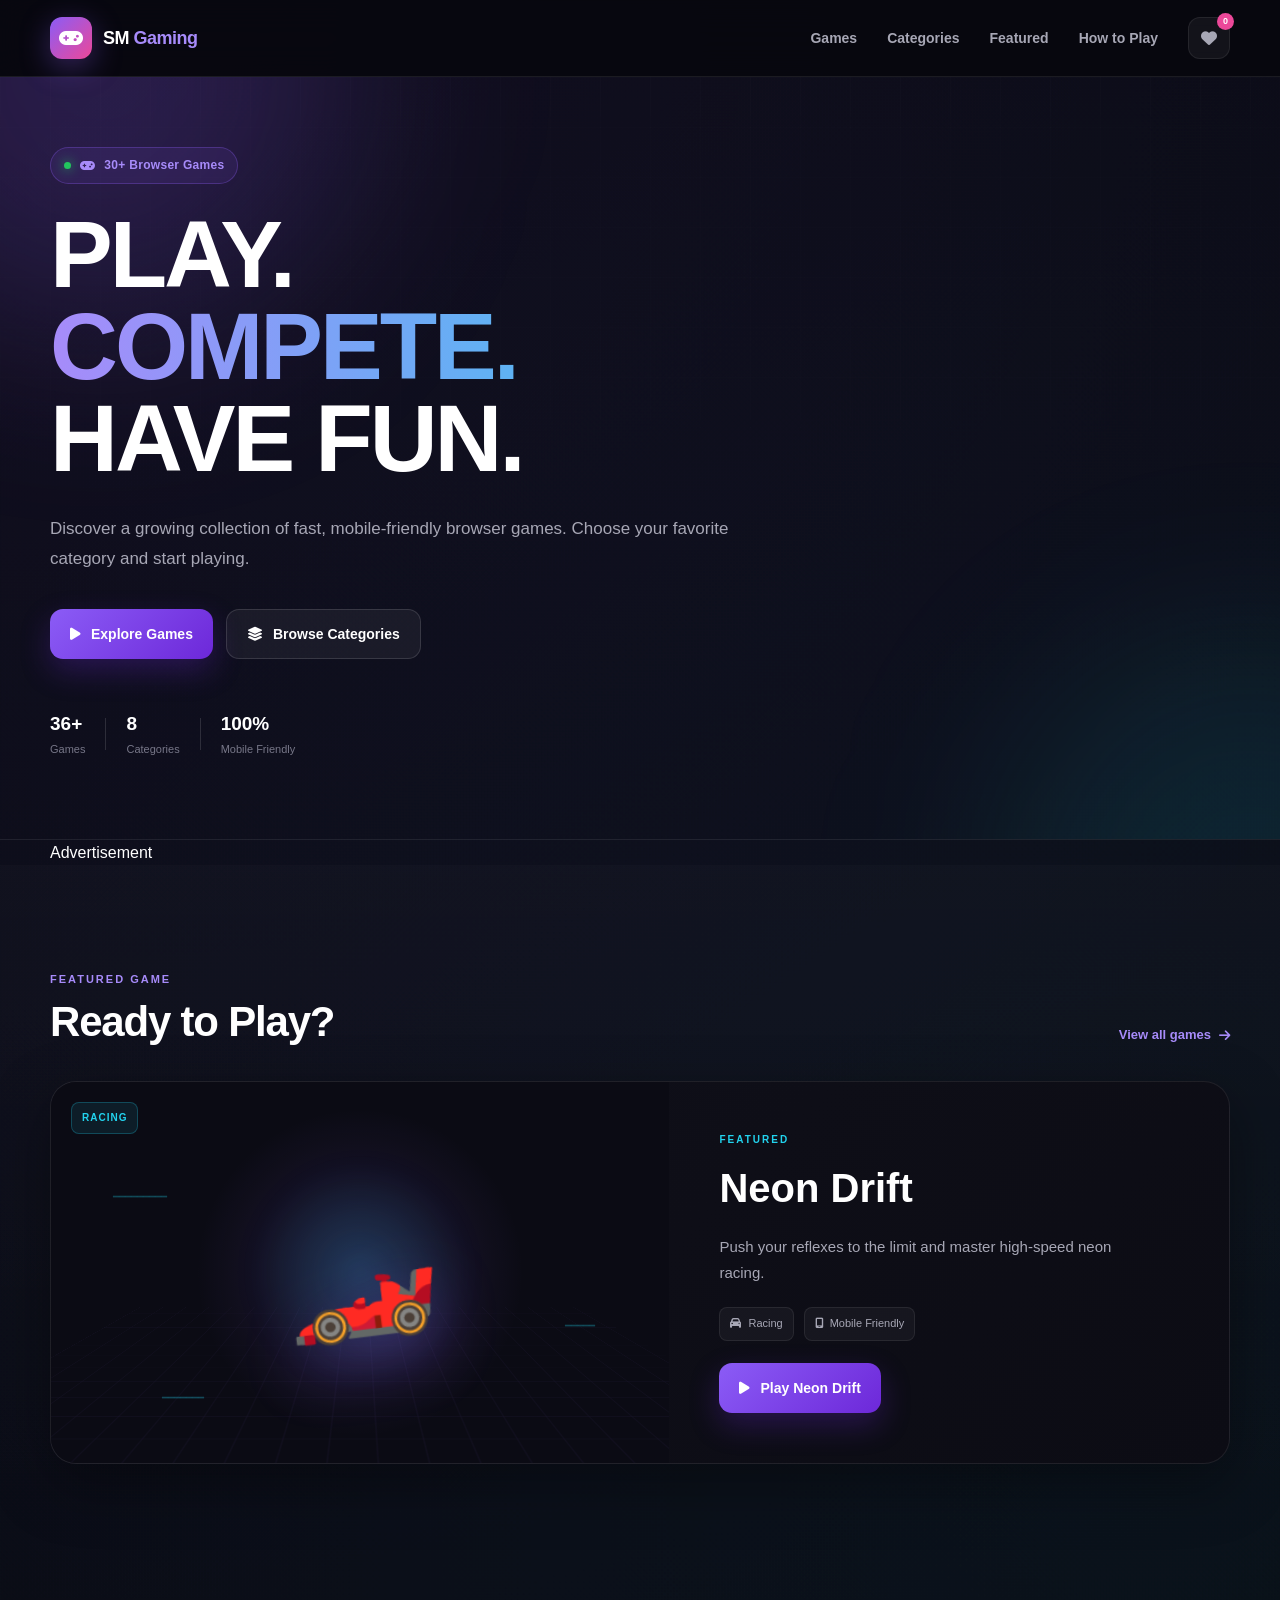
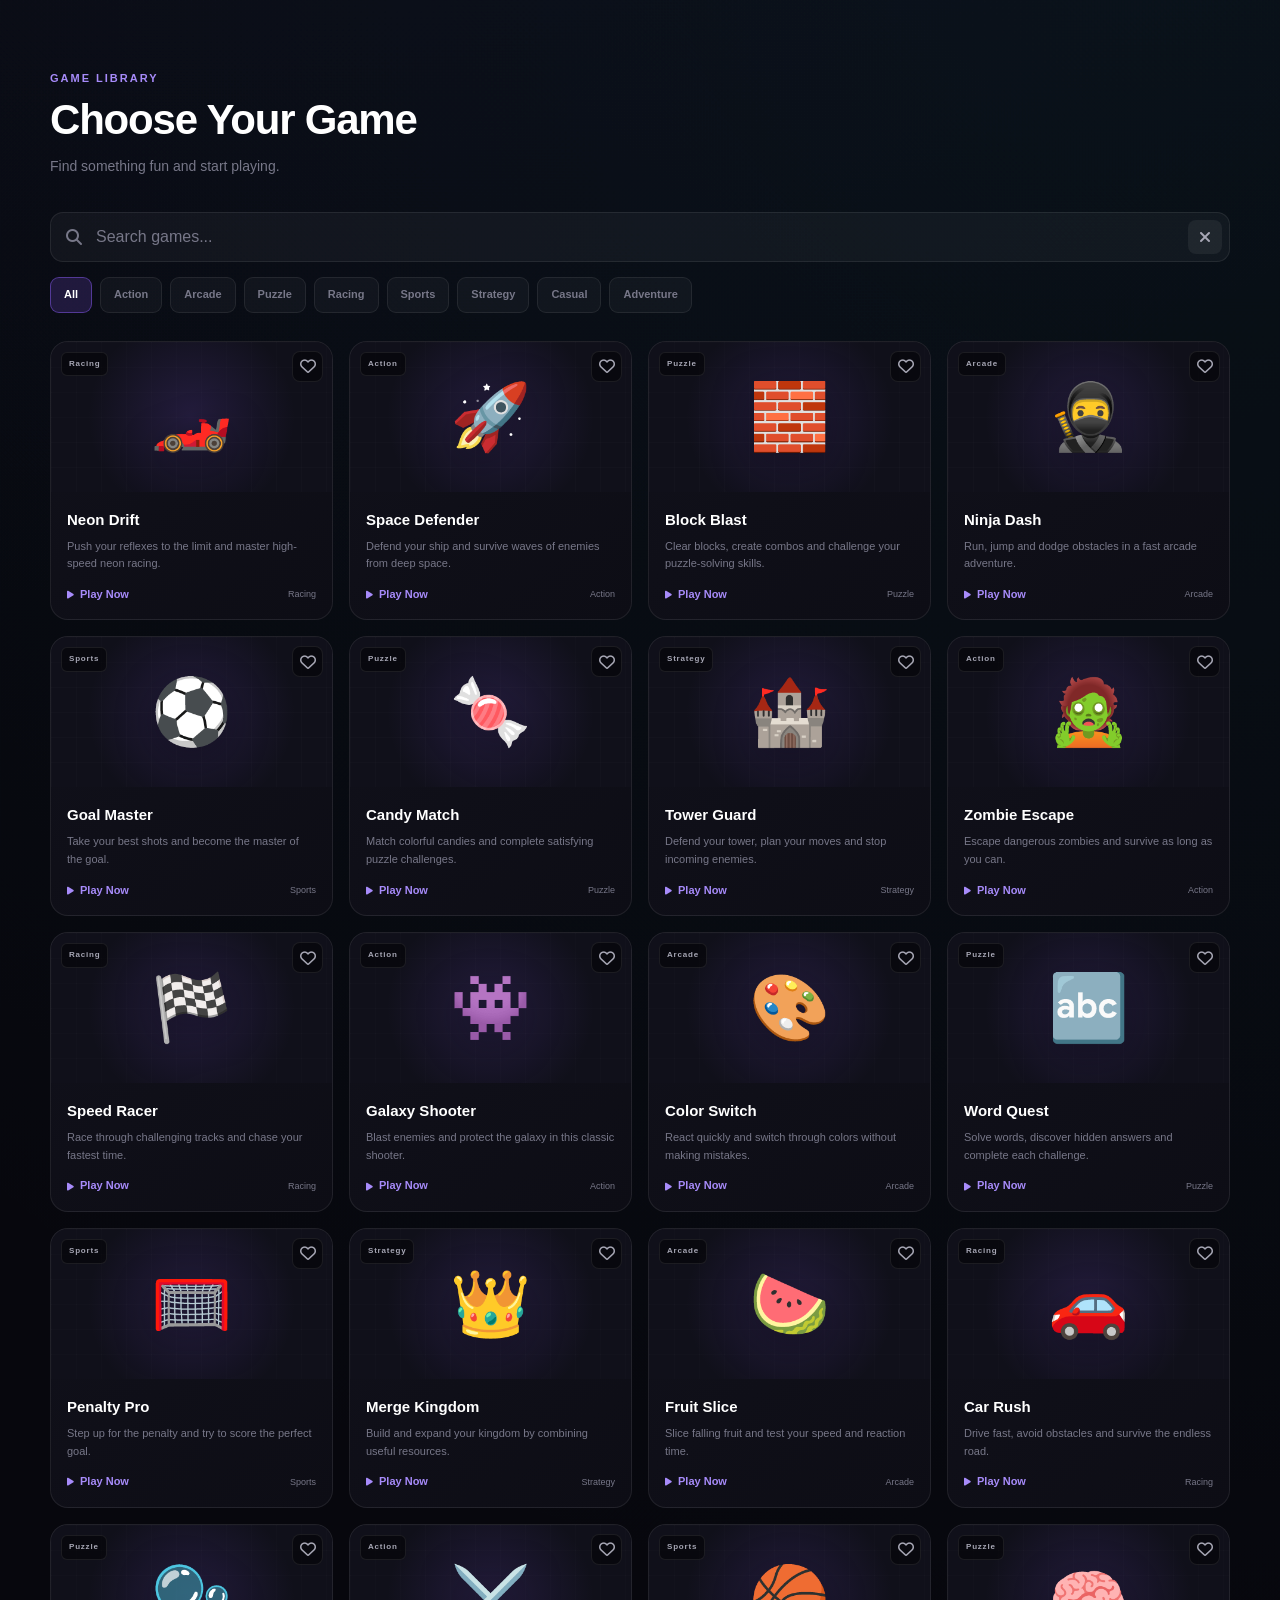
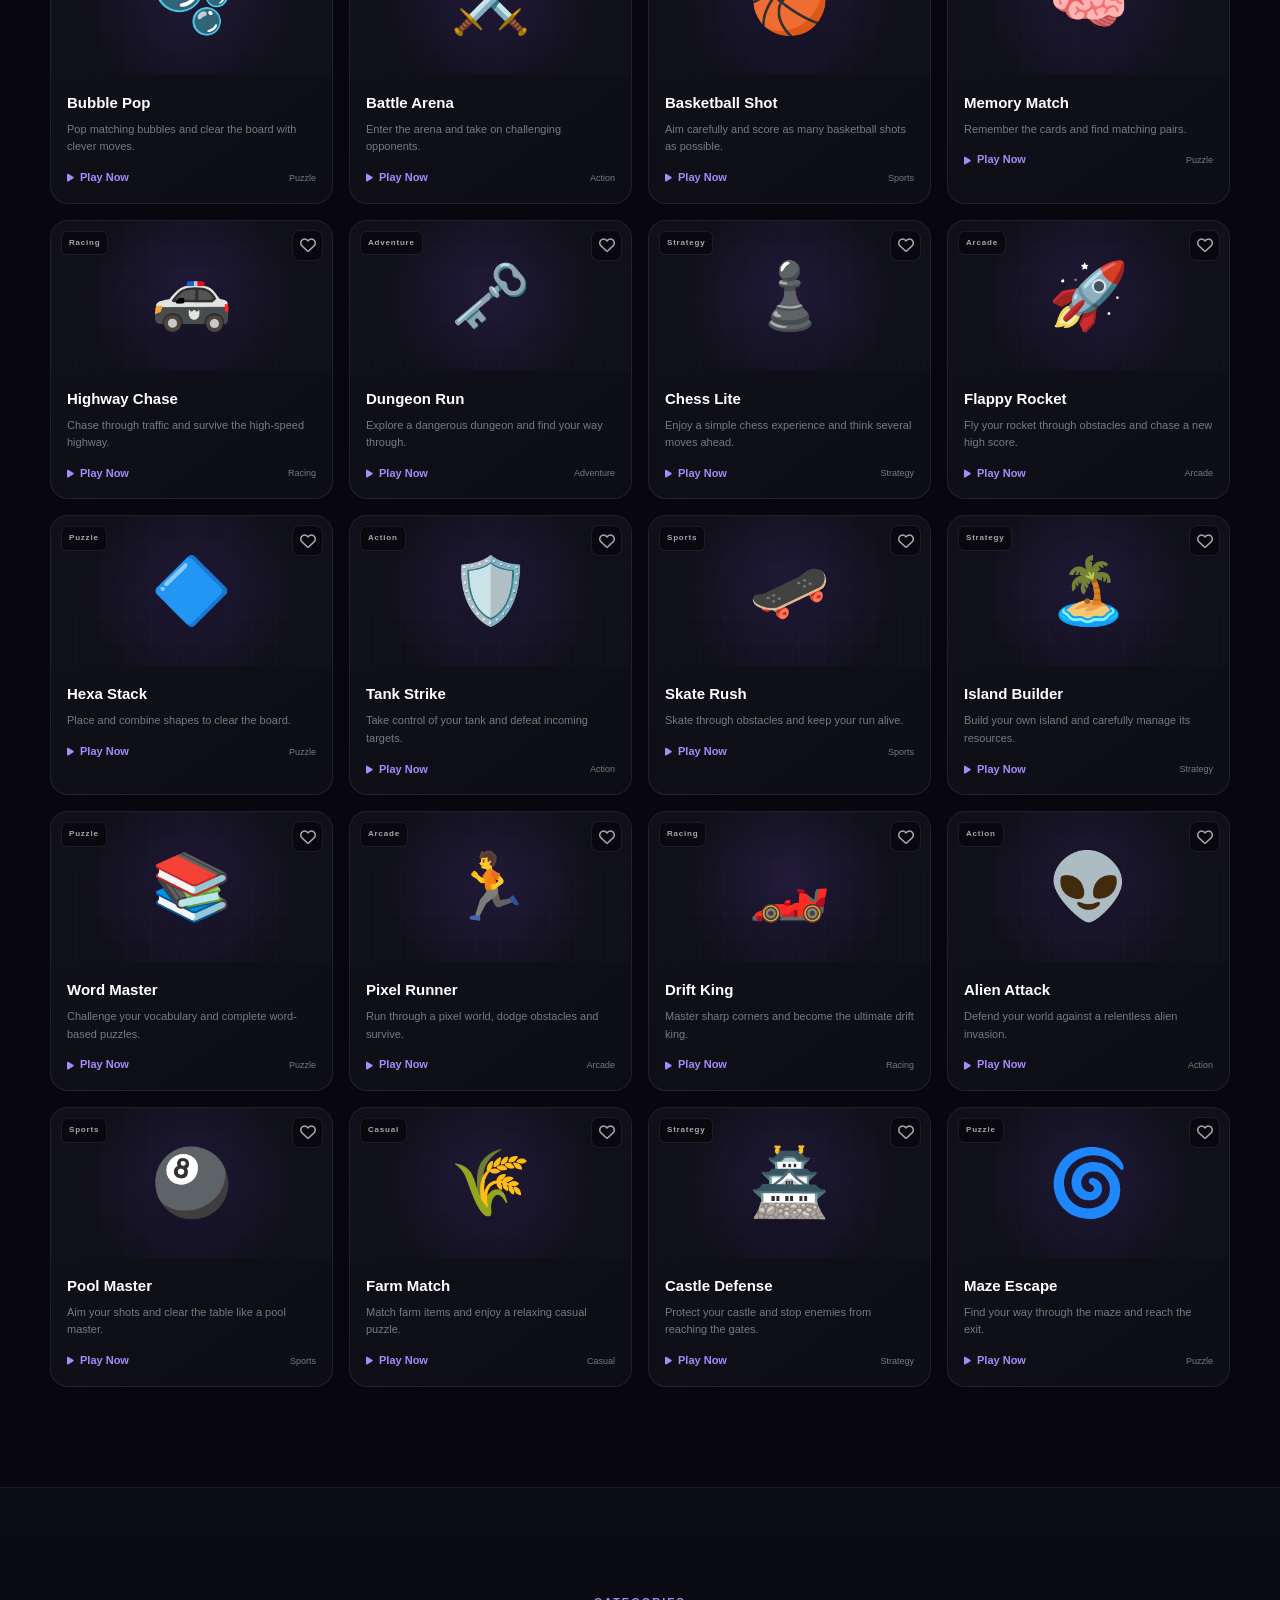
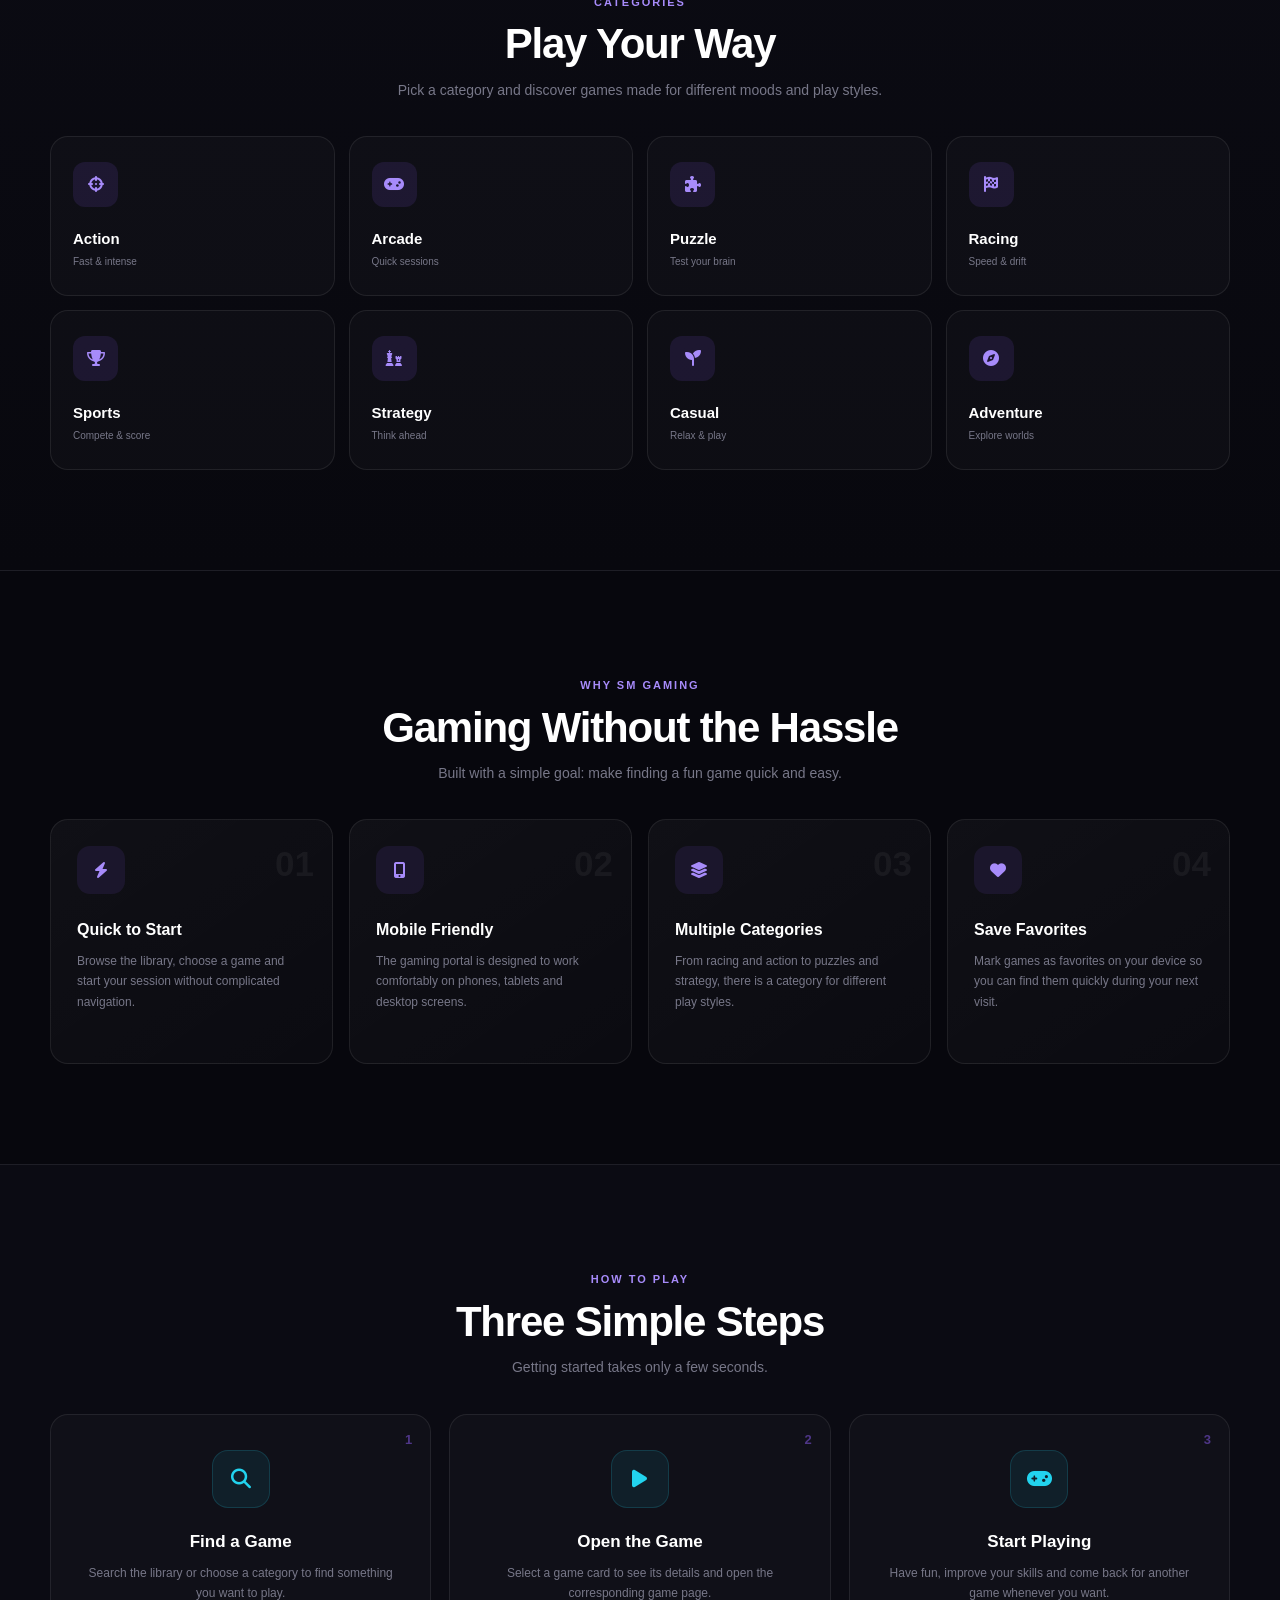
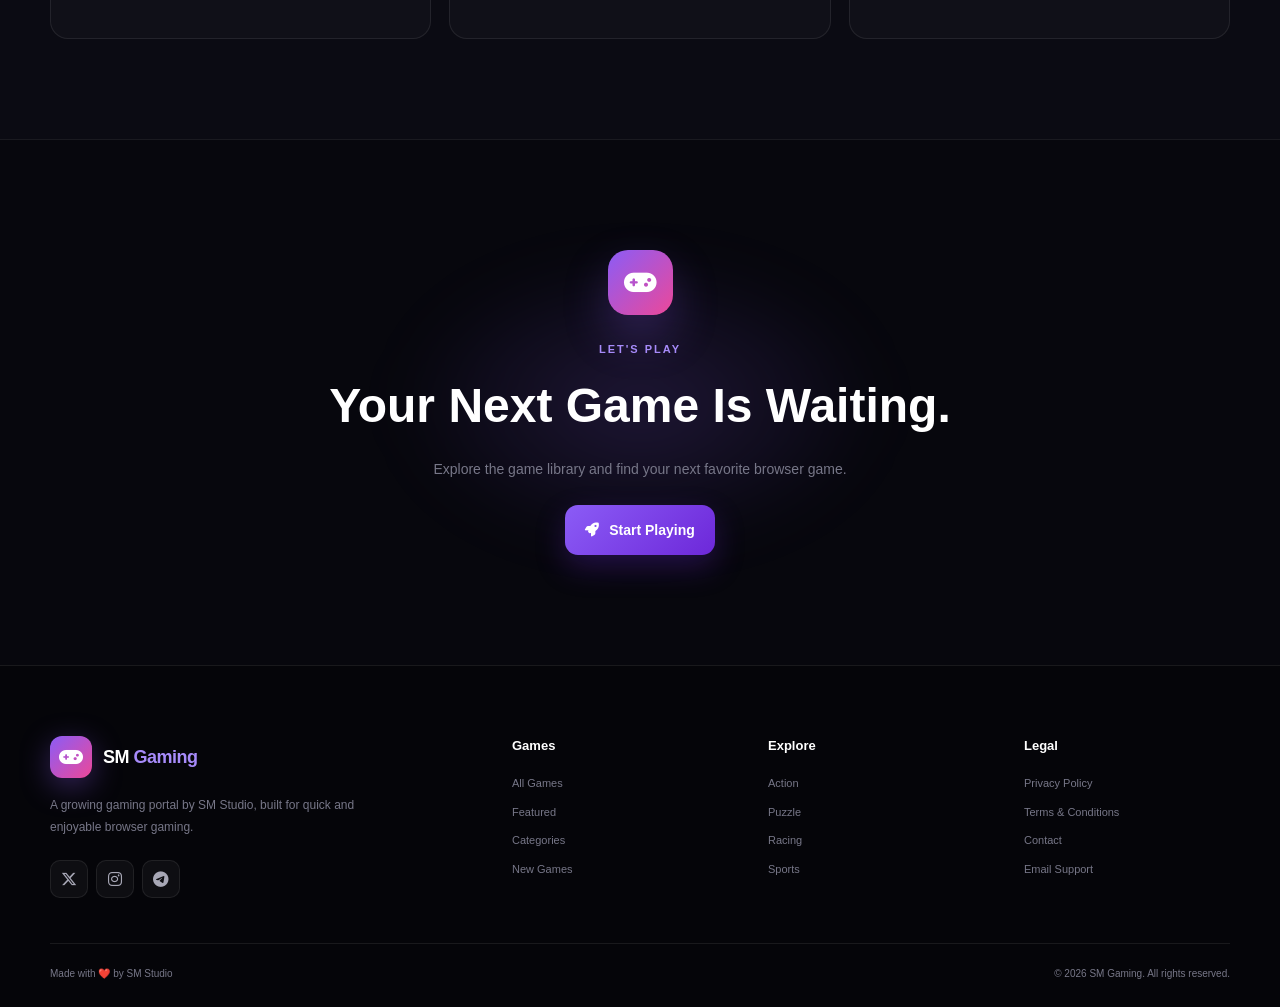
==== commit 2a245794: "Update print statement from 'Hello' to 'Goodbye'" ====
--- a/index.html
+++ b/index.html
@@ -17,7 +17,7 @@
 
   <meta
     name="keywords"
-    content="SM Gaming, online games, free browser games, mobile games, arcade games, puzzle games, racing games, action games, sports games, strategy games, SM Studio"
+    content="SM Gaming, online games, free browser games, browser games, mobile games, arcade games, puzzle games, racing games, action games, sports games, strategy games, SM Studio"
   >
 
   <meta
@@ -40,7 +40,6 @@
     href="https://sm7-studio.online/"
   >
 
-
   <!-- =====================================================
        OPEN GRAPH
   ====================================================== -->
@@ -75,7 +74,6 @@
     content="SM Gaming"
   >
 
-
   <!-- =====================================================
        TWITTER
   ====================================================== -->
@@ -100,10 +98,9 @@
     content="https://sm7-studio.online/favicon.png"
   >
 
-
   <!-- =====================================================
        GOOGLE ADSENSE
-       Keep this code for the existing AdSense account.
+       EXISTING ACCOUNT
   ====================================================== -->
 
   <script
@@ -117,11 +114,11 @@
     content="ca-pub-2090259959275063"
   >
 
-
-  <title>
-    SM Gaming - Play Free Browser Games | SM Studio
-  </title>
-
+  <!-- =====================================================
+       TITLE
+  ====================================================== -->
+
+  <title>SM Gaming - Play Free Browser Games | SM Studio</title>
 
   <!-- =====================================================
        FAVICON
@@ -178,7 +175,6 @@
     content="favicon.png"
   >
 
-
   <!-- =====================================================
        GOOGLE FONTS
   ====================================================== -->
@@ -199,7 +195,6 @@
     rel="stylesheet"
   >
 
-
   <!-- =====================================================
        FONT AWESOME
   ====================================================== -->
@@ -209,7 +204,6 @@
     href="https://cdnjs.cloudflare.com/ajax/libs/font-awesome/6.5.2/css/all.min.css"
   >
 
-
   <!-- =====================================================
        MAIN CSS
   ====================================================== -->
@@ -224,7 +218,6 @@
 
 <body>
 
-
 <!-- =====================================================
      NAVBAR
 ====================================================== -->
@@ -238,9 +231,8 @@
 
     <div class="container nav-container">
 
-
       <a
-        href="#"
+        href="./"
         class="brand"
         aria-label="SM Gaming Home"
       >
@@ -265,27 +257,19 @@
       >
 
         <li>
-          <a href="#games">
-            Games
-          </a>
+          <a href="#games">Games</a>
         </li>
 
         <li>
-          <a href="#categories">
-            Categories
-          </a>
+          <a href="#categories">Categories</a>
         </li>
 
         <li>
-          <a href="#featured">
-            Featured
-          </a>
+          <a href="#featured">Featured</a>
         </li>
 
         <li>
-          <a href="#how-to-play">
-            How to Play
-          </a>
+          <a href="#how-to-play">How to Play</a>
         </li>
 
       </ul>
@@ -305,9 +289,10 @@
             aria-hidden="true"
           ></i>
 
-          <span class="favorite-count" id="favoriteCount">
-            0
-          </span>
+          <span
+            class="favorite-count"
+            id="favoriteCount"
+          >0</span>
 
         </button>
 
@@ -338,10 +323,14 @@
 
 
 <!-- =====================================================
+     MAIN
+====================================================== -->
+
+<main>
+
+<!-- =====================================================
      HERO
 ====================================================== -->
-
-<main>
 
 <section class="hero">
 
@@ -420,13 +409,9 @@
 
       <div class="mini-stat">
 
-        <strong>
-          36+
-        </strong>
-
-        <span>
-          Games
-        </span>
+        <strong>36+</strong>
+
+        <span>Games</span>
 
       </div>
 
@@ -436,13 +421,9 @@
 
       <div class="mini-stat">
 
-        <strong>
-          8
-        </strong>
-
-        <span>
-          Categories
-        </span>
+        <strong>8</strong>
+
+        <span>Categories</span>
 
       </div>
 
@@ -452,17 +433,47 @@
 
       <div class="mini-stat">
 
-        <strong>
-          100%
-        </strong>
-
-        <span>
-          Mobile Friendly
-        </span>
+        <strong>100%</strong>
+
+        <span>Mobile Friendly</span>
 
       </div>
 
     </div>
+
+  </div>
+
+</section>
+
+
+<!-- =====================================================
+     TOP DISPLAY AD
+     
+     Existing AdSense Display Ad
+     Ad Unit: SM Gaming Top Ad
+     Slot: 8551481777
+====================================================== -->
+
+<section class="ad-section">
+
+  <div class="container">
+
+    <div class="ad-label">
+      Advertisement
+    </div>
+
+    <ins
+      class="adsbygoogle"
+      style="display:block"
+      data-ad-client="ca-pub-2090259959275063"
+      data-ad-slot="8551481777"
+      data-ad-format="auto"
+      data-full-width-responsive="true">
+    </ins>
+
+    <script>
+      (adsbygoogle = window.adsbygoogle || []).push({});
+    </script>
 
   </div>
 
@@ -494,15 +505,19 @@
 
       </div>
 
+
       <a
         href="#games"
         class="view-all"
       >
+
         View all games
+
         <i
           class="fas fa-arrow-right"
           aria-hidden="true"
         ></i>
+
       </a>
 
     </div>
@@ -611,7 +626,6 @@
 
   <div class="container">
 
-
     <div class="section-heading games-heading">
 
       <div>
@@ -632,8 +646,6 @@
 
     </div>
 
-
-    <!-- SEARCH -->
 
     <div class="game-tools">
 
@@ -688,8 +700,6 @@
     </div>
 
 
-    <!-- FILTERS -->
-
     <div
       class="filter-wrap"
       id="filterWrap"
@@ -777,15 +787,11 @@
     ></div>
 
 
-    <!-- GAME GRID -->
-
     <div
       class="game-grid"
       id="gameGrid"
     ></div>
 
-
-    <!-- EMPTY -->
 
     <div
       class="empty-games"
@@ -863,7 +869,6 @@
 
     <div class="category-grid">
 
-
       <button
         class="category-card category-action"
         type="button"
@@ -871,19 +876,17 @@
       >
 
         <span class="category-icon">
+
           <i
             class="fas fa-crosshairs"
             aria-hidden="true"
           ></i>
+
         </span>
 
-        <strong>
-          Action
-        </strong>
-
-        <small>
-          Fast &amp; intense
-        </small>
+        <strong>Action</strong>
+
+        <small>Fast &amp; intense</small>
 
       </button>
 
@@ -895,19 +898,17 @@
       >
 
         <span class="category-icon">
+
           <i
             class="fas fa-gamepad"
             aria-hidden="true"
           ></i>
+
         </span>
 
-        <strong>
-          Arcade
-        </strong>
-
-        <small>
-          Quick sessions
-        </small>
+        <strong>Arcade</strong>
+
+        <small>Quick sessions</small>
 
       </button>
 
@@ -919,19 +920,17 @@
       >
 
         <span class="category-icon">
+
           <i
             class="fas fa-puzzle-piece"
             aria-hidden="true"
           ></i>
+
         </span>
 
-        <strong>
-          Puzzle
-        </strong>
-
-        <small>
-          Test your brain
-        </small>
+        <strong>Puzzle</strong>
+
+        <small>Test your brain</small>
 
       </button>
 
@@ -943,19 +942,17 @@
       >
 
         <span class="category-icon">
+
           <i
             class="fas fa-flag-checkered"
             aria-hidden="true"
           ></i>
+
         </span>
 
-        <strong>
-          Racing
-        </strong>
-
-        <small>
-          Speed &amp; drift
-        </small>
+        <strong>Racing</strong>
+
+        <small>Speed &amp; drift</small>
 
       </button>
 
@@ -967,19 +964,17 @@
       >
 
         <span class="category-icon">
+
           <i
             class="fas fa-trophy"
             aria-hidden="true"
           ></i>
+
         </span>
 
-        <strong>
-          Sports
-        </strong>
-
-        <small>
-          Compete &amp; score
-        </small>
+        <strong>Sports</strong>
+
+        <small>Compete &amp; score</small>
 
       </button>
 
@@ -991,19 +986,17 @@
       >
 
         <span class="category-icon">
+
           <i
             class="fas fa-chess"
             aria-hidden="true"
           ></i>
+
         </span>
 
-        <strong>
-          Strategy
-        </strong>
-
-        <small>
-          Think ahead
-        </small>
+        <strong>Strategy</strong>
+
+        <small>Think ahead</small>
 
       </button>
 
@@ -1015,19 +1008,17 @@
       >
 
         <span class="category-icon">
+
           <i
             class="fas fa-seedling"
             aria-hidden="true"
           ></i>
+
         </span>
 
-        <strong>
-          Casual
-        </strong>
-
-        <small>
-          Relax &amp; play
-        </small>
+        <strong>Casual</strong>
+
+        <small>Relax &amp; play</small>
 
       </button>
 
@@ -1039,19 +1030,17 @@
       >
 
         <span class="category-icon">
+
           <i
             class="fas fa-compass"
             aria-hidden="true"
           ></i>
+
         </span>
 
-        <strong>
-          Adventure
-        </strong>
-
-        <small>
-          Explore worlds
-        </small>
+        <strong>Adventure</strong>
+
+        <small>Explore worlds</small>
 
       </button>
 
@@ -1090,12 +1079,9 @@
 
     <div class="why-grid">
 
-
       <article class="why-card">
 
-        <div class="why-number">
-          01
-        </div>
+        <div class="why-number">01</div>
 
         <div class="why-icon">
 
@@ -1120,9 +1106,7 @@
 
       <article class="why-card">
 
-        <div class="why-number">
-          02
-        </div>
+        <div class="why-number">02</div>
 
         <div class="why-icon">
 
@@ -1147,9 +1131,7 @@
 
       <article class="why-card">
 
-        <div class="why-number">
-          03
-        </div>
+        <div class="why-number">03</div>
 
         <div class="why-icon">
 
@@ -1174,9 +1156,7 @@
 
       <article class="why-card">
 
-        <div class="why-number">
-          04
-        </div>
+        <div class="why-number">04</div>
 
         <div class="why-icon">
 
@@ -1235,12 +1215,9 @@
 
     <div class="steps-grid">
 
-
       <article class="step-card">
 
-        <div class="step-number">
-          1
-        </div>
+        <div class="step-number">1</div>
 
         <div class="step-icon">
 
@@ -1265,9 +1242,7 @@
 
       <article class="step-card">
 
-        <div class="step-number">
-          2
-        </div>
+        <div class="step-number">2</div>
 
         <div class="step-icon">
 
@@ -1292,9 +1267,7 @@
 
       <article class="step-card">
 
-        <div class="step-number">
-          3
-        </div>
+        <div class="step-number">3</div>
 
         <div class="step-icon">
 
@@ -1522,16 +1495,12 @@
 
   <div class="container">
 
-
     <div class="footer-grid">
 
-
-      <!-- BRAND -->
-
       <div class="footer-brand">
 
         <a
-          href="#"
+          href="./"
           class="brand footer-brand-logo"
           aria-label="SM Gaming Home"
         >
@@ -1609,67 +1578,39 @@
       </div>
 
 
-      <!-- GAMES -->
-
       <div class="footer-column">
 
-        <h3>
-          Games
-        </h3>
-
-        <a href="#games">
-          All Games
-        </a>
-
-        <a href="#featured">
-          Featured
-        </a>
-
-        <a href="#categories">
-          Categories
-        </a>
-
-        <a href="#games">
-          New Games
-        </a>
+        <h3>Games</h3>
+
+        <a href="#games">All Games</a>
+
+        <a href="#featured">Featured</a>
+
+        <a href="#categories">Categories</a>
+
+        <a href="#games">New Games</a>
 
       </div>
 
 
-      <!-- EXPLORE -->
-
       <div class="footer-column">
 
-        <h3>
-          Explore
-        </h3>
-
-        <a href="#games">
-          Action
-        </a>
-
-        <a href="#games">
-          Puzzle
-        </a>
-
-        <a href="#games">
-          Racing
-        </a>
-
-        <a href="#games">
-          Sports
-        </a>
+        <h3>Explore</h3>
+
+        <a href="#games">Action</a>
+
+        <a href="#games">Puzzle</a>
+
+        <a href="#games">Racing</a>
+
+        <a href="#games">Sports</a>
 
       </div>
 
 
-      <!-- LEGAL -->
-
       <div class="footer-column">
 
-        <h3>
-          Legal
-        </h3>
+        <h3>Legal</h3>
 
         <a href="privacy-policy.html">
           Privacy Policy
@@ -1723,7 +1664,6 @@
   defer
 ></script>
 
-
 </body>
 
 </html>
--- a/style.css
+++ b/style.css
@@ -1,45 +1,51 @@
-/* =====================================================
+/* =========================================================
    SM GAMING
-   MAIN STYLESHEET
-===================================================== */
+   Main Stylesheet
+========================================================= */
+
+
+/* =========================================================
+   ROOT
+========================================================= */
 
 :root {
 
-  --bg: #070711;
-  --bg-soft: #0c0c19;
-  --surface: #111121;
-  --surface-2: #16162a;
-  --surface-3: #1b1b32;
+  --bg: #07070d;
+  --bg-soft: #0b0b13;
+  --bg-card: #10101a;
+  --bg-card-2: #141421;
 
   --text: #ffffff;
-  --text-soft: #b9b9cc;
-  --text-muted: #7f7f98;
+  --text-soft: #a7a7b5;
+  --text-muted: #777788;
 
   --primary: #8b5cf6;
-  --primary-2: #6d28d9;
-  --secondary: #06b6d4;
+  --primary-light: #a78bfa;
+  --primary-dark: #6d28d9;
+
+  --cyan: #22d3ee;
+  --pink: #ec4899;
+  --green: #22c55e;
+  --orange: #f97316;
+  --yellow: #facc15;
 
   --border: rgba(255, 255, 255, 0.08);
-  --border-hover: rgba(139, 92, 246, 0.55);
-
-  --success: #22c55e;
+  --border-light: rgba(255, 255, 255, 0.13);
 
   --shadow: 0 20px 60px rgba(0, 0, 0, 0.35);
 
-  --radius-sm: 12px;
-  --radius-md: 18px;
+  --radius-sm: 10px;
+  --radius: 18px;
   --radius-lg: 26px;
 
   --container: 1180px;
 
-  --transition: 0.25s ease;
-
-}
-
-
-/* =====================================================
+}
+
+
+/* =========================================================
    RESET
-===================================================== */
+========================================================= */
 
 * {
   margin: 0;
@@ -47,129 +53,121 @@
   box-sizing: border-box;
 }
 
-
 html {
   scroll-behavior: smooth;
-}
-
+  background: var(--bg);
+}
 
 body {
 
-  font-family: "Poppins", sans-serif;
+  font-family: "Inter", sans-serif;
+
+  color: var(--text);
 
   background:
     radial-gradient(
-      circle at 15% 0%,
-      rgba(139, 92, 246, 0.12),
+      circle at 10% 0%,
+      rgba(139, 92, 246, 0.08),
       transparent 30%
     ),
     radial-gradient(
-      circle at 90% 15%,
-      rgba(6, 182, 212, 0.08),
-      transparent 28%
+      circle at 90% 20%,
+      rgba(34, 211, 238, 0.05),
+      transparent 30%
     ),
     var(--bg);
 
-  color: var(--text);
-
-  min-height: 100vh;
+  line-height: 1.6;
 
   overflow-x: hidden;
 
 }
-
-
-body.modal-open {
-  overflow: hidden;
-}
-
 
 a {
   color: inherit;
   text-decoration: none;
 }
 
-
 button,
-input,
-select {
+input {
   font: inherit;
 }
-
 
 button {
   border: 0;
-  cursor: pointer;
-}
-
+}
 
 img {
   max-width: 100%;
   display: block;
 }
 
+ul {
+  list-style: none;
+}
+
+::selection {
+  background: var(--primary);
+  color: #fff;
+}
+
+
+/* =========================================================
+   CONTAINER
+========================================================= */
 
 .container {
-
   width: min(
     calc(100% - 40px),
     var(--container)
   );
 
   margin-inline: auto;
-
-}
-
-
-/* =====================================================
-   HEADER / NAVBAR
-===================================================== */
+}
+
+
+/* =========================================================
+   HEADER
+========================================================= */
 
 .site-header {
 
   position: sticky;
-
   top: 0;
 
   z-index: 1000;
 
+  background: rgba(7, 7, 13, 0.82);
+
   backdrop-filter: blur(18px);
-
   -webkit-backdrop-filter: blur(18px);
 
-  background: rgba(7, 7, 17, 0.82);
-
   border-bottom: 1px solid var(--border);
 
 }
 
 
 .navbar {
-  width: 100%;
+  height: 76px;
 }
 
 
 .nav-container {
 
-  min-height: 76px;
-
-  width: min(
-    calc(100% - 40px),
-    var(--container)
-  );
-
-  margin-inline: auto;
+  height: 100%;
 
   display: flex;
-
   align-items: center;
-
   justify-content: space-between;
 
-  gap: 24px;
-
-}
-
+  gap: 30px;
+
+}
+
+
+/* =========================================================
+   BRAND
+========================================================= */
 
 .brand {
 
@@ -184,95 +182,87 @@
 }
 
 
-.brand-logo {
+.brand-icon {
 
   width: 42px;
   height: 42px;
 
   display: grid;
-
   place-items: center;
 
   border-radius: 12px;
-
-  overflow: hidden;
 
   background:
     linear-gradient(
       135deg,
       var(--primary),
-      var(--secondary)
+      var(--pink)
     );
 
+  color: #fff;
+
   box-shadow:
-    0 0 25px rgba(139, 92, 246, 0.25);
-
-}
-
-
-.brand-logo img {
-
-  width: 100%;
-  height: 100%;
-
-  object-fit: cover;
-
+    0 8px 30px rgba(139, 92, 246, 0.35);
+
+}
+
+
+.brand-icon i {
+  font-size: 19px;
 }
 
 
 .brand-text {
 
-  font-size: 20px;
+  font-family: "Orbitron", sans-serif;
+
+  font-size: 18px;
 
   font-weight: 700;
 
-  letter-spacing: -0.4px;
+  letter-spacing: -0.5px;
 
 }
 
 
 .brand-text strong {
-
-  color: #a78bfa;
-
-}
-
-
-.desktop-nav {
+  color: var(--primary-light);
+}
+
+
+/* =========================================================
+   NAVIGATION
+========================================================= */
+
+.nav-links {
 
   display: flex;
 
   align-items: center;
 
-  gap: 8px;
-
-}
-
-
-.nav-link {
-
-  padding: 10px 14px;
+  gap: 30px;
+
+  margin-left: auto;
+
+}
+
+
+.nav-links a {
 
   color: var(--text-soft);
 
   font-size: 14px;
 
-  font-weight: 500;
-
-  border-radius: 10px;
-
-  transition: var(--transition);
-
-}
-
-
-.nav-link:hover,
-.nav-link.active {
-
+  font-weight: 600;
+
+  transition:
+    color 0.2s ease;
+
+}
+
+
+.nav-links a:hover {
   color: #fff;
-
-  background: rgba(139, 92, 246, 0.11);
-
 }
 
 
@@ -287,88 +277,94 @@
 }
 
 
-.nav-favorite-btn {
-
-  min-width: 42px;
-  height: 42px;
-
-  display: flex;
-
-  align-items: center;
-
-  justify-content: center;
-
-  gap: 6px;
-
-  border-radius: 12px;
-
-  background: var(--surface);
-
-  color: var(--text-soft);
-
-  border: 1px solid var(--border);
-
-  transition: var(--transition);
-
-}
-
-
-.nav-favorite-btn:hover {
-
-  color: #fff;
-
-  border-color: var(--border-hover);
-
-  transform: translateY(-2px);
-
-}
-
-
-.nav-favorite-btn span {
-
-  font-size: 11px;
-
-  font-weight: 700;
-
-}
-
-
-.menu-btn {
+.favorite-nav-btn,
+.nav-toggle {
 
   width: 42px;
   height: 42px;
 
+  border-radius: 12px;
+
+  display: grid;
+  place-items: center;
+
+  cursor: pointer;
+
+  background: rgba(255, 255, 255, 0.05);
+
+  color: var(--text-soft);
+
+  border: 1px solid var(--border);
+
+  transition:
+    background 0.2s ease,
+    color 0.2s ease,
+    border-color 0.2s ease,
+    transform 0.2s ease;
+
+}
+
+
+.favorite-nav-btn:hover,
+.nav-toggle:hover {
+
+  color: #fff;
+
+  background: rgba(139, 92, 246, 0.14);
+
+  border-color:
+    rgba(139, 92, 246, 0.4);
+
+}
+
+
+.favorite-nav-btn {
+  position: relative;
+}
+
+
+.favorite-count {
+
+  position: absolute;
+
+  top: -5px;
+  right: -5px;
+
+  min-width: 17px;
+  height: 17px;
+
+  padding: 0 4px;
+
+  display: grid;
+  place-items: center;
+
+  border-radius: 20px;
+
+  background: var(--pink);
+
+  color: #fff;
+
+  font-size: 9px;
+
+  font-weight: 800;
+
+}
+
+
+.nav-toggle {
   display: none;
-
-  place-items: center;
-
-  border-radius: 12px;
-
-  background: var(--surface);
-
-  color: #fff;
-
-  border: 1px solid var(--border);
-
-}
-
-
-.mobile-menu {
-
-  display: none;
-
-}
-
-
-/* =====================================================
+}
+
+
+/* =========================================================
    HERO
-===================================================== */
-
-.hero-section {
+========================================================= */
+
+.hero {
 
   position: relative;
 
-  min-height: 680px;
+  min-height: 670px;
 
   display: flex;
 
@@ -377,453 +373,6 @@
   overflow: hidden;
 
   border-bottom: 1px solid var(--border);
-
-}
-
-
-.hero-section::before {
-
-  content: "";
-
-  position: absolute;
-
-  inset: 0;
-
-  background:
-    linear-gradient(
-      90deg,
-      rgba(7, 7, 17, 0.98) 0%,
-      rgba(7, 7, 17, 0.8) 48%,
-      rgba(7, 7, 17, 0.35) 100%
-    );
-
-  pointer-events: none;
-
-}
-
-
-.hero-bg-shape {
-
-  position: absolute;
-
-  border-radius: 50%;
-
-  filter: blur(2px);
-
-  pointer-events: none;
-
-}
-
-
-.hero-shape-one {
-
-  width: 480px;
-  height: 480px;
-
-  left: -230px;
-  top: 50px;
-
-  background:
-    radial-gradient(
-      circle,
-      rgba(139, 92, 246, 0.2),
-      transparent 68%
-    );
-
-}
-
-
-.hero-shape-two {
-
-  width: 550px;
-  height: 550px;
-
-  right: -220px;
-  bottom: -250px;
-
-  background:
-    radial-gradient(
-      circle,
-      rgba(6, 182, 212, 0.13),
-      transparent 68%
-    );
-
-}
-
-
-.hero-container {
-
-  position: relative;
-
-  z-index: 2;
-
-  display: grid;
-
-  grid-template-columns:
-    minmax(0, 1fr)
-    minmax(380px, 0.85fr);
-
-  align-items: center;
-
-  gap: 70px;
-
-  padding-top: 80px;
-  padding-bottom: 80px;
-
-}
-
-
-.hero-content {
-  max-width: 650px;
-}
-
-
-.hero-badge {
-
-  display: inline-flex;
-
-  align-items: center;
-
-  gap: 9px;
-
-  padding: 8px 13px;
-
-  border: 1px solid rgba(139, 92, 246, 0.28);
-
-  border-radius: 999px;
-
-  background: rgba(139, 92, 246, 0.08);
-
-  color: #c4b5fd;
-
-  font-size: 11px;
-
-  font-weight: 700;
-
-  letter-spacing: 1.1px;
-
-  margin-bottom: 22px;
-
-}
-
-
-.live-dot {
-
-  width: 7px;
-  height: 7px;
-
-  border-radius: 50%;
-
-  background: #22c55e;
-
-  box-shadow:
-    0 0 0 5px rgba(34, 197, 94, 0.1),
-    0 0 12px rgba(34, 197, 94, 0.7);
-
-}
-
-
-.hero-content h1 {
-
-  font-size: clamp(46px, 6vw, 78px);
-
-  line-height: 1.03;
-
-  letter-spacing: -3px;
-
-  font-weight: 900;
-
-  margin-bottom: 24px;
-
-}
-
-
-.hero-content h1 span {
-
-  display: block;
-
-  background:
-    linear-gradient(
-      90deg,
-      #a78bfa,
-      #22d3ee
-    );
-
-  -webkit-background-clip: text;
-
-  background-clip: text;
-
-  color: transparent;
-
-}
-
-
-.hero-content > p {
-
-  max-width: 600px;
-
-  color: var(--text-soft);
-
-  font-size: 16px;
-
-  line-height: 1.85;
-
-}
-
-
-.hero-buttons {
-
-  display: flex;
-
-  align-items: center;
-
-  gap: 12px;
-
-  margin-top: 30px;
-
-  flex-wrap: wrap;
-
-}
-
-
-.btn {
-
-  min-height: 50px;
-
-  display: inline-flex;
-
-  align-items: center;
-
-  justify-content: center;
-
-  gap: 10px;
-
-  padding: 0 21px;
-
-  border-radius: 13px;
-
-  font-size: 14px;
-
-  font-weight: 700;
-
-  transition: var(--transition);
-
-}
-
-
-.btn-primary {
-
-  color: #fff;
-
-  background:
-    linear-gradient(
-      135deg,
-      var(--primary),
-      var(--secondary)
-    );
-
-  box-shadow:
-    0 12px 30px rgba(139, 92, 246, 0.2);
-
-}
-
-
-.btn-primary:hover {
-
-  transform: translateY(-3px);
-
-  box-shadow:
-    0 16px 38px rgba(139, 92, 246, 0.3);
-
-}
-
-
-.btn-secondary {
-
-  color: #fff;
-
-  background: rgba(255, 255, 255, 0.045);
-
-  border: 1px solid var(--border);
-
-}
-
-
-.btn-secondary:hover {
-
-  background: rgba(255, 255, 255, 0.08);
-
-  border-color: var(--border-hover);
-
-  transform: translateY(-3px);
-
-}
-
-
-.hero-stats {
-
-  display: flex;
-
-  align-items: center;
-
-  gap: 20px;
-
-  margin-top: 40px;
-
-}
-
-
-.hero-stat {
-
-  display: flex;
-
-  flex-direction: column;
-
-  gap: 2px;
-
-}
-
-
-.hero-stat strong {
-
-  font-size: 18px;
-
-}
-
-
-.hero-stat span {
-
-  color: var(--text-muted);
-
-  font-size: 11px;
-
-}
-
-
-.hero-stat-divider {
-
-  width: 1px;
-  height: 30px;
-
-  background: var(--border);
-
-}
-
-
-/* =====================================================
-   HERO VISUAL
-===================================================== */
-
-.hero-visual {
-
-  position: relative;
-
-  min-height: 430px;
-
-  display: grid;
-
-  place-items: center;
-
-}
-
-
-.hero-game-window {
-
-  width: min(100%, 470px);
-
-  padding: 10px;
-
-  border-radius: 25px;
-
-  background:
-    linear-gradient(
-      145deg,
-      rgba(255,255,255,0.11),
-      rgba(255,255,255,0.025)
-    );
-
-  border: 1px solid rgba(255,255,255,0.12);
-
-  box-shadow:
-    0 35px 90px rgba(0,0,0,0.5),
-    0 0 70px rgba(139,92,246,0.11);
-
-  transform: rotate(2deg);
-
-}
-
-
-.window-top {
-
-  height: 34px;
-
-  display: flex;
-
-  align-items: center;
-
-  justify-content: space-between;
-
-  padding: 0 9px;
-
-  color: var(--text-muted);
-
-  font-size: 9px;
-
-  letter-spacing: 1.2px;
-
-}
-
-
-.window-dots {
-
-  display: flex;
-
-  gap: 5px;
-
-}
-
-
-.window-dots span {
-
-  width: 7px;
-  height: 7px;
-
-  border-radius: 50%;
-
-  background: rgba(255,255,255,0.18);
-
-}
-
-
-.hero-game-art {
-
-  position: relative;
-
-  min-height: 355px;
-
-  overflow: hidden;
-
-  border-radius: 19px;
-
-  display: flex;
-
-  flex-direction: column;
-
-  align-items: center;
-
-  justify-content: center;
-
-  background:
-    radial-gradient(
-      circle at 50% 40%,
-      rgba(139,92,246,0.35),
-      transparent 35%
-    ),
-    linear-gradient(
-      145deg,
-      #14112b,
-      #08171d
-    );
 
 }
 
@@ -838,926 +387,354 @@
 
   background-image:
     linear-gradient(
-      rgba(255,255,255,0.08) 1px,
+      rgba(255,255,255,0.035) 1px,
       transparent 1px
     ),
     linear-gradient(
       90deg,
-      rgba(255,255,255,0.08) 1px,
+      rgba(255,255,255,0.035) 1px,
       transparent 1px
     );
 
-  background-size: 35px 35px;
-
-  transform:
-    perspective(400px)
-    rotateX(55deg)
-    scale(1.5)
-    translateY(100px);
-
-}
-
-
-.floating-controller {
+  background-size: 50px 50px;
+
+  mask-image:
+    linear-gradient(
+      to bottom,
+      #000,
+      transparent 90%
+    );
+
+}
+
+
+.hero-glow {
+
+  position: absolute;
+
+  width: 500px;
+  height: 500px;
+
+  border-radius: 50%;
+
+  filter: blur(100px);
+
+  pointer-events: none;
+
+}
+
+
+.hero-glow-one {
+
+  top: -250px;
+  left: -150px;
+
+  background:
+    rgba(139, 92, 246, 0.20);
+
+}
+
+
+.hero-glow-two {
+
+  right: -220px;
+  bottom: -300px;
+
+  background:
+    rgba(34, 211, 238, 0.10);
+
+}
+
+
+.hero-content {
 
   position: relative;
 
   z-index: 2;
 
-  width: 110px;
-  height: 110px;
-
-  display: grid;
-
-  place-items: center;
-
-  border-radius: 30px;
+  padding-top: 70px;
+  padding-bottom: 80px;
+
+}
+
+
+.hero-badge {
+
+  display: inline-flex;
+
+  align-items: center;
+
+  gap: 9px;
+
+  padding: 8px 13px;
+
+  border-radius: 50px;
+
+  background:
+    rgba(139, 92, 246, 0.10);
+
+  border: 1px solid
+    rgba(139, 92, 246, 0.30);
+
+  color: var(--primary-light);
+
+  font-size: 12px;
+
+  font-weight: 700;
+
+  letter-spacing: 0.3px;
+
+}
+
+
+.badge-dot {
+
+  width: 7px;
+  height: 7px;
+
+  border-radius: 50%;
+
+  background: var(--green);
+
+  box-shadow:
+    0 0 12px var(--green);
+
+}
+
+
+.hero h1 {
+
+  max-width: 850px;
+
+  margin-top: 25px;
+
+  font-family: "Orbitron", sans-serif;
+
+  font-size: clamp(
+    48px,
+    8vw,
+    94px
+  );
+
+  line-height: 0.98;
+
+  letter-spacing: -3px;
+
+  font-weight: 900;
+
+}
+
+
+.hero h1 span {
+
+  display: block;
+
+  background:
+    linear-gradient(
+      90deg,
+      var(--primary-light),
+      var(--cyan)
+    );
+
+  -webkit-background-clip: text;
+  background-clip: text;
+
+  color: transparent;
+
+}
+
+
+.hero-description {
+
+  max-width: 680px;
+
+  margin-top: 28px;
+
+  color: var(--text-soft);
+
+  font-size: 17px;
+
+  line-height: 1.8;
+
+}
+
+
+.hero-buttons {
+
+  display: flex;
+
+  flex-wrap: wrap;
+
+  gap: 13px;
+
+  margin-top: 34px;
+
+}
+
+
+.btn {
+
+  min-height: 50px;
+
+  display: inline-flex;
+
+  align-items: center;
+
+  justify-content: center;
+
+  gap: 10px;
+
+  padding: 0 20px;
+
+  border-radius: 13px;
+
+  font-size: 14px;
+
+  font-weight: 800;
+
+  cursor: pointer;
+
+  transition:
+    transform 0.2s ease,
+    box-shadow 0.2s ease,
+    background 0.2s ease,
+    border-color 0.2s ease;
+
+}
+
+
+.btn:hover {
+
+  transform: translateY(-2px);
+
+}
+
+
+.btn-primary {
 
   color: #fff;
-
-  font-size: 48px;
 
   background:
     linear-gradient(
       135deg,
-      rgba(139,92,246,0.8),
-      rgba(6,182,212,0.65)
+      var(--primary),
+      var(--primary-dark)
     );
 
   box-shadow:
-    0 0 70px rgba(139,92,246,0.5);
-
-  animation: floatGame 4s ease-in-out infinite;
-
-}
-
-
-@keyframes floatGame {
-
-  0%,
-  100% {
-    transform: translateY(0);
-  }
-
-  50% {
-    transform: translateY(-12px);
-  }
-
-}
-
-
-.hero-art-title {
-
-  position: relative;
-
-  z-index: 2;
-
-  margin-top: 25px;
-
-  text-align: center;
-
-}
-
-
-.hero-art-title small {
-
-  display: block;
-
-  color: #67e8f9;
+    0 12px 30px
+    rgba(109, 40, 217, 0.28);
+
+}
+
+
+.btn-primary:hover {
+
+  box-shadow:
+    0 16px 38px
+    rgba(109, 40, 217, 0.42);
+
+}
+
+
+.btn-secondary {
+
+  color: #fff;
+
+  background:
+    rgba(255, 255, 255, 0.05);
+
+  border: 1px solid var(--border-light);
+
+}
+
+
+.btn-secondary:hover {
+
+  background:
+    rgba(255, 255, 255, 0.09);
+
+  border-color:
+    rgba(255, 255, 255, 0.2);
+
+}
+
+
+.hero-mini-stats {
+
+  display: flex;
+
+  align-items: center;
+
+  gap: 20px;
+
+  margin-top: 50px;
+
+}
+
+
+.mini-stat {
+
+  display: flex;
+
+  flex-direction: column;
+
+}
+
+
+.mini-stat strong {
+
+  font-family: "Orbitron", sans-serif;
+
+  font-size: 19px;
+
+}
+
+
+.mini-stat span {
+
+  margin-top: 2px;
+
+  color: var(--text-muted);
 
   font-size: 11px;
 
-  font-weight: 800;
-
-  letter-spacing: 4px;
-
-}
-
-
-.hero-art-title strong {
-
-  display: block;
-
-  font-size: 31px;
-
-  letter-spacing: 3px;
-
-  margin-top: 5px;
-
-}
-
-
-.hero-art-buttons {
-
-  position: relative;
-
-  z-index: 2;
-
-  display: flex;
-
-  gap: 10px;
-
-  margin-top: 22px;
-
-}
-
-
-.hero-art-buttons span {
-
-  padding: 8px 12px;
-
-  border-radius: 8px;
-
-  background: rgba(255,255,255,0.08);
-
-  border: 1px solid rgba(255,255,255,0.1);
-
-  font-size: 8px;
-
-  letter-spacing: 1px;
-
-}
-
-
-.floating-card {
-
-  position: absolute;
-
-  display: flex;
-
-  align-items: center;
-
-  gap: 10px;
-
-  padding: 12px 15px;
-
-  border-radius: 14px;
-
-  background: rgba(15,15,30,0.88);
-
-  backdrop-filter: blur(15px);
-
-  border: 1px solid var(--border);
-
-  box-shadow: var(--shadow);
-
-  z-index: 4;
-
-}
-
-
-.floating-card i {
-
-  width: 32px;
+}
+
+
+.mini-divider {
+
+  width: 1px;
   height: 32px;
 
-  display: grid;
-
-  place-items: center;
-
-  border-radius: 9px;
-
-  color: #c4b5fd;
-
-  background: rgba(139,92,246,0.13);
-
-}
-
-
-.floating-card strong,
-.floating-card span {
-
-  display: block;
-
-}
-
-
-.floating-card strong {
-
-  font-size: 11px;
-
-}
-
-
-.floating-card span {
-
-  color: var(--text-muted);
-
-  font-size: 9px;
-
-  margin-top: 2px;
-
-}
-
-
-.floating-card-one {
-
-  left: -20px;
-  top: 70px;
-
-}
-
-
-.floating-card-two {
-
-  right: -10px;
-  bottom: 50px;
-
-}
-
-
-/* =====================================================
+  background: var(--border-light);
+
+}
+
+
+/* =========================================================
    SECTIONS
-===================================================== */
-
-.game-browser-section,
-.how-section,
-.features-section,
-.cta-section {
+========================================================= */
+
+section {
+
+  scroll-margin-top: 90px;
+
+}
+
+
+.featured-section,
+.games-section,
+.categories-section,
+.why-section,
+.how-section {
 
   padding: 100px 0;
 
 }
 
 
-.section-heading-row {
-
-  margin-bottom: 35px;
-
-}
-
-
-.section-label {
-
-  display: inline-block;
-
-  color: #a78bfa;
-
-  font-size: 10px;
-
-  font-weight: 800;
-
-  letter-spacing: 1.8px;
-
-  margin-bottom: 9px;
-
-}
-
-
-.section-heading-row h2,
-.section-heading h2 {
-
-  font-size: clamp(28px, 4vw, 42px);
-
-  letter-spacing: -1.3px;
-
-  line-height: 1.15;
-
-}
-
-
-.section-heading-row p,
-.section-heading p {
-
-  color: var(--text-muted);
-
-  font-size: 14px;
-
-  margin-top: 10px;
-
-}
-
-
-.centered {
-
-  text-align: center;
-
-  max-width: 680px;
-
-  margin-inline: auto;
-
-  margin-bottom: 48px;
-
-}
-
-
-/* =====================================================
-   CONTROLS
-===================================================== */
-
-.game-controls {
-
-  display: grid;
-
-  grid-template-columns: 1fr 190px;
-
-  gap: 12px;
-
-  margin-bottom: 20px;
-
-}
-
-
-.search-box,
-.sort-box {
-
-  height: 54px;
-
-  display: flex;
-
-  align-items: center;
-
-  gap: 11px;
-
-  padding: 0 15px;
-
-  background: var(--surface);
-
-  border: 1px solid var(--border);
-
-  border-radius: 14px;
-
-  transition: var(--transition);
-
-}
-
-
-.search-box:focus-within,
-.sort-box:focus-within {
-
-  border-color: var(--border-hover);
-
-  box-shadow:
-    0 0 0 4px rgba(139,92,246,0.07);
-
-}
-
-
-.search-box > i,
-.sort-box > i {
-
-  color: var(--text-muted);
-
-  font-size: 14px;
-
-}
-
-
-.search-box input {
-
-  flex: 1;
-
-  min-width: 0;
-
-  height: 100%;
-
-  border: 0;
-
-  outline: 0;
-
-  color: #fff;
-
-  background: transparent;
-
-  font-size: 13px;
-
-}
-
-
-.search-box input::placeholder {
-
-  color: var(--text-muted);
-
-}
-
-
-.search-box button {
-
-  display: none;
-
-  color: var(--text-muted);
-
-  background: transparent;
-
-}
-
-
-.sort-box select {
-
-  width: 100%;
-
-  border: 0;
-
-  outline: 0;
-
-  background: transparent;
-
-  color: #fff;
-
-  font-size: 12px;
-
-}
-
-
-.sort-box option {
-
-  background: #111121;
-
-  color: #fff;
-
-}
-
-
-.category-tabs {
-
-  display: flex;
-
-  gap: 8px;
-
-  overflow-x: auto;
-
-  padding-bottom: 8px;
-
-  scrollbar-width: thin;
-
-  margin-bottom: 30px;
-
-}
-
-
-.category-btn {
-
-  flex-shrink: 0;
-
-  display: inline-flex;
-
-  align-items: center;
-
-  gap: 8px;
-
-  min-height: 40px;
-
-  padding: 0 14px;
-
-  color: var(--text-muted);
-
-  background: var(--surface);
-
-  border: 1px solid var(--border);
-
-  border-radius: 10px;
-
-  font-size: 11px;
-
-  font-weight: 600;
-
-  transition: var(--transition);
-
-}
-
-
-.category-btn:hover {
-
-  color: #fff;
-
-  border-color: var(--border-hover);
-
-}
-
-
-.category-btn.active {
-
-  color: #fff;
-
-  background:
-    linear-gradient(
-      135deg,
-      rgba(139,92,246,0.25),
-      rgba(6,182,212,0.1)
-    );
-
-  border-color: rgba(139,92,246,0.4);
-
-}
-
-
-/* =====================================================
-   GAME GRID
-===================================================== */
-
-.games-grid {
-
-  display: grid;
-
-  grid-template-columns:
-    repeat(4, minmax(0, 1fr));
-
-  gap: 17px;
-
-}
-
-
-.game-card {
-
-  position: relative;
-
-  overflow: hidden;
-
-  background: var(--surface);
-
-  border: 1px solid var(--border);
-
-  border-radius: 18px;
-
-  transition:
-    transform 0.25s ease,
-    border-color 0.25s ease,
-    box-shadow 0.25s ease;
-
-}
-
-
-.game-card:hover {
-
-  transform: translateY(-6px);
-
-  border-color: var(--border-hover);
-
-  box-shadow:
-    0 20px 50px rgba(0,0,0,0.28);
-
-}
-
-
-.game-cover {
-
-  position: relative;
-
-  min-height: 175px;
-
-  display: grid;
-
-  place-items: center;
-
-  overflow: hidden;
-
-}
-
-
-.game-cover::after {
-
-  content: "";
-
-  position: absolute;
-
-  inset: 0;
-
-  background:
-    linear-gradient(
-      180deg,
-      transparent 45%,
-      rgba(0,0,0,0.5)
-    );
-
-}
-
-
-.game-icon {
-
-  position: relative;
-
-  z-index: 2;
-
-  font-size: 65px;
-
-  filter:
-    drop-shadow(
-      0 15px 25px rgba(0,0,0,0.35)
-    );
-
-  transition: transform 0.3s ease;
-
-}
-
-
-.game-card:hover .game-icon {
-
-  transform: scale(1.12) rotate(-4deg);
-
-}
-
-
-.game-tag {
-
-  position: absolute;
-
-  z-index: 3;
-
-  top: 12px;
-
-  left: 12px;
-
-  padding: 5px 8px;
-
-  border-radius: 7px;
-
-  background: rgba(0,0,0,0.42);
-
-  backdrop-filter: blur(8px);
-
-  color: #fff;
-
-  font-size: 8px;
-
-  font-weight: 800;
-
-  letter-spacing: 0.8px;
-
-}
-
-
-.favorite-game-btn {
-
-  position: absolute;
-
-  z-index: 5;
-
-  top: 10px;
-
-  right: 10px;
-
-  width: 34px;
-  height: 34px;
-
-  display: grid;
-
-  place-items: center;
-
-  border-radius: 9px;
-
-  background: rgba(0,0,0,0.4);
-
-  color: #fff;
-
-  backdrop-filter: blur(8px);
-
-}
-
-
-.favorite-game-btn.is-favorite {
-
-  color: #fb7185;
-
-}
-
-
-.game-card-content {
-
-  padding: 15px;
-
-}
-
-
-.game-card-title {
-
-  font-size: 14px;
-
-  font-weight: 700;
-
-  white-space: nowrap;
-
-  overflow: hidden;
-
-  text-overflow: ellipsis;
-
-}
-
-
-.game-card-meta {
-
-  display: flex;
-
-  align-items: center;
-
-  justify-content: space-between;
-
-  gap: 8px;
-
-  margin-top: 7px;
-
-}
-
-
-.game-rating {
-
-  color: #fbbf24;
-
-  font-size: 10px;
-
-  font-weight: 700;
-
-}
-
-
-.game-plays {
-
-  color: var(--text-muted);
-
-  font-size: 9px;
-
-}
-
-
-.game-card-bottom {
-
-  display: flex;
-
-  align-items: center;
-
-  justify-content: space-between;
-
-  gap: 10px;
-
-  margin-top: 13px;
-
-}
-
-
-.game-category {
-
-  color: var(--text-muted);
-
-  font-size: 9px;
-
-}
-
-
-.game-play-button {
-
-  height: 34px;
-
-  padding: 0 12px;
-
-  display: inline-flex;
-
-  align-items: center;
-
-  gap: 6px;
-
-  border-radius: 9px;
-
-  color: #fff;
-
-  background: rgba(139,92,246,0.16);
-
-  border: 1px solid rgba(139,92,246,0.25);
-
-  font-size: 10px;
-
-  font-weight: 700;
-
-  transition: var(--transition);
-
-}
-
-
-.game-play-button:hover {
-
-  background: var(--primary);
-
-  border-color: var(--primary);
-
-}
-
-
-.no-results {
-
-  padding: 70px 20px;
-
-  text-align: center;
-
-}
-
-
-.no-results-icon {
-
-  width: 70px;
-  height: 70px;
-
-  margin: 0 auto 18px;
-
-  display: grid;
-
-  place-items: center;
-
-  border-radius: 20px;
-
-  color: #a78bfa;
-
-  background: rgba(139,92,246,0.1);
-
-  font-size: 28px;
-
-}
-
-
-.no-results h3 {
-
-  font-size: 20px;
-
-}
-
-
-.no-results p {
-
-  color: var(--text-muted);
-
-  font-size: 13px;
-
-  margin-top: 7px;
-
-}
-
-
-.no-results .btn {
-
-  margin-top: 20px;
-
-}
-
-
-/* =====================================================
-   GAME CATEGORY GRADIENTS
-===================================================== */
-
-.cover-action {
-
-  background:
-    radial-gradient(circle at 30% 25%, rgba(244,63,94,0.7), transparent 30%),
-    linear-gradient(135deg, #26101d, #15142d);
-
-}
-
-
-.cover-arcade {
-
-  background:
-    radial-gradient(circle at 70% 25%, rgba(6,182,212,0.65), transparent 30%),
-    linear-gradient(135deg, #091f27, #1d1030);
-
-}
-
-
-.cover-puzzle {
-
-  background:
-    radial-gradient(circle at 35% 30%, rgba(234,179,8,0.55), transparent 30%),
-    linear-gradient(135deg, #28200b, #1b132c);
-
-}
-
-
-.cover-racing {
-
-  background:
-    radial-gradient(circle at 60% 20%, rgba(249,115,22,0.65), transparent 30%),
-    linear-gradient(135deg, #29130c, #16132a);
-
-}
-
-
-.cover-sports {
-
-  background:
-    radial-gradient(circle at 40% 25%, rgba(34,197,94,0.55), transparent 30%),
-    linear-gradient(135deg, #0d281b, #11152b);
-
-}
-
-
-.cover-strategy {
-
-  background:
-    radial-gradient(circle at 65% 25%, rgba(139,92,246,0.7), transparent 30%),
-    linear-gradient(135deg, #1a1230, #101c2b);
-
-}
-
-
-.cover-casual {
-
-  background:
-    radial-gradient(circle at 35% 25%, rgba(236,72,153,0.6), transparent 30%),
-    linear-gradient(135deg, #291022, #13172c);
-
-}
-
-
-/* =====================================================
-   HOW IT WORKS
-===================================================== */
-
-.how-section {
+.featured-section {
 
   background:
     linear-gradient(
@@ -1769,208 +746,1309 @@
 }
 
 
-.steps-grid {
+.section-heading {
+
+  display: flex;
+
+  align-items: flex-end;
+
+  justify-content: space-between;
+
+  gap: 30px;
+
+  margin-bottom: 35px;
+
+}
+
+
+.section-heading.centered {
+
+  display: block;
+
+  text-align: center;
+
+  max-width: 700px;
+
+  margin-left: auto;
+  margin-right: auto;
+
+}
+
+
+.section-label {
+
+  display: inline-block;
+
+  margin-bottom: 9px;
+
+  color: var(--primary-light);
+
+  font-size: 11px;
+
+  font-weight: 800;
+
+  letter-spacing: 2px;
+
+}
+
+
+.section-heading h2 {
+
+  font-family: "Orbitron", sans-serif;
+
+  font-size: clamp(
+    27px,
+    4vw,
+    42px
+  );
+
+  line-height: 1.15;
+
+  letter-spacing: -1.2px;
+
+}
+
+
+.section-heading p {
+
+  margin-top: 10px;
+
+  color: var(--text-muted);
+
+  font-size: 14px;
+
+}
+
+
+.view-all {
+
+  display: inline-flex;
+
+  align-items: center;
+
+  gap: 8px;
+
+  color: var(--primary-light);
+
+  font-size: 13px;
+
+  font-weight: 700;
+
+  white-space: nowrap;
+
+}
+
+
+.view-all:hover {
+  color: #fff;
+}
+
+
+/* =========================================================
+   FEATURED CARD
+========================================================= */
+
+.featured-card {
 
   display: grid;
 
   grid-template-columns:
-    repeat(3, 1fr);
-
-  gap: 18px;
-
-}
-
-
-.step-card {
+    1.05fr
+    0.95fr;
+
+  overflow: hidden;
+
+  min-height: 380px;
+
+  border: 1px solid var(--border);
+
+  border-radius: var(--radius-lg);
+
+  background:
+    linear-gradient(
+      135deg,
+      #10101a,
+      #0c0c14
+    );
+
+  box-shadow: var(--shadow);
+
+}
+
+
+.featured-visual {
 
   position: relative;
 
-  padding: 28px;
+  min-height: 380px;
 
   overflow: hidden;
 
-  background: var(--surface);
+  display: flex;
+
+  align-items: center;
+
+  justify-content: center;
+
+  background:
+    radial-gradient(
+      circle at center,
+      rgba(139, 92, 246, 0.18),
+      transparent 45%
+    ),
+    #0b0b14;
+
+}
+
+
+.featured-grid {
+
+  position: absolute;
+
+  inset: 0;
+
+  opacity: 0.3;
+
+  background-image:
+    linear-gradient(
+      rgba(139, 92, 246, 0.12) 1px,
+      transparent 1px
+    ),
+    linear-gradient(
+      90deg,
+      rgba(139, 92, 246, 0.12) 1px,
+      transparent 1px
+    );
+
+  background-size: 32px 32px;
+
+  transform:
+    perspective(400px)
+    rotateX(55deg)
+    scale(1.6);
+
+  transform-origin: center bottom;
+
+}
+
+
+.featured-orb {
+
+  width: 220px;
+  height: 220px;
+
+  border-radius: 50%;
+
+  background:
+    radial-gradient(
+      circle,
+      rgba(34, 211, 238, 0.18),
+      transparent 70%
+    );
+
+  filter: blur(10px);
+
+}
+
+
+.featured-car {
+
+  position: absolute;
+
+  font-size: 125px;
+
+  filter:
+    drop-shadow(
+      0 20px 30px
+      rgba(139, 92, 246, 0.35)
+    );
+
+  transform:
+    rotate(-7deg);
+
+}
+
+
+.featured-tag {
+
+  position: absolute;
+
+  top: 20px;
+  left: 20px;
+
+  padding: 7px 10px;
+
+  border-radius: 8px;
+
+  color: var(--cyan);
+
+  background:
+    rgba(34, 211, 238, 0.09);
+
+  border: 1px solid
+    rgba(34, 211, 238, 0.25);
+
+  font-size: 10px;
+
+  font-weight: 800;
+
+  letter-spacing: 1px;
+
+}
+
+
+.featured-speed {
+
+  position: absolute;
+
+  color: rgba(34, 211, 238, 0.3);
+
+  font-size: 10px;
+
+}
+
+
+.speed-one {
+  top: 28%;
+  left: 10%;
+}
+
+
+.speed-two {
+  right: 12%;
+  top: 62%;
+}
+
+
+.speed-three {
+  left: 18%;
+  bottom: 15%;
+}
+
+
+.featured-content {
+
+  display: flex;
+
+  flex-direction: column;
+
+  justify-content: center;
+
+  padding: 50px;
+
+}
+
+
+.eyebrow {
+
+  color: var(--cyan);
+
+  font-size: 10px;
+
+  font-weight: 800;
+
+  letter-spacing: 2px;
+
+}
+
+
+.featured-content h3 {
+
+  margin-top: 8px;
+
+  font-family: "Orbitron", sans-serif;
+
+  font-size: 40px;
+
+}
+
+
+.featured-content p {
+
+  max-width: 420px;
+
+  margin-top: 14px;
+
+  color: var(--text-soft);
+
+  font-size: 15px;
+
+  line-height: 1.7;
+
+}
+
+
+.featured-meta {
+
+  display: flex;
+
+  flex-wrap: wrap;
+
+  gap: 10px;
+
+  margin: 22px 0;
+
+}
+
+
+.featured-meta span {
+
+  display: inline-flex;
+
+  align-items: center;
+
+  gap: 7px;
+
+  padding: 7px 10px;
+
+  border-radius: 8px;
+
+  background:
+    rgba(255,255,255,0.04);
 
   border: 1px solid var(--border);
 
-  border-radius: var(--radius-lg);
-
-}
-
-
-.step-number {
+  color: var(--text-soft);
+
+  font-size: 11px;
+
+}
+
+
+.featured-play {
+  width: fit-content;
+}
+
+
+/* =========================================================
+   GAME TOOLS
+========================================================= */
+
+.game-tools {
+
+  display: flex;
+
+  gap: 12px;
+
+  margin-bottom: 15px;
+
+}
+
+
+.search-box {
+
+  position: relative;
+
+  flex: 1;
+
+}
+
+
+.search-box > i {
 
   position: absolute;
 
-  top: 12px;
-  right: 20px;
-
-  color: rgba(255,255,255,0.035);
-
-  font-size: 60px;
+  left: 16px;
+  top: 50%;
+
+  transform: translateY(-50%);
+
+  color: var(--text-muted);
+
+}
+
+
+.search-box input {
+
+  width: 100%;
+
+  height: 50px;
+
+  padding:
+    0 45px
+    0 45px;
+
+  color: #fff;
+
+  background:
+    rgba(255,255,255,0.04);
+
+  border: 1px solid var(--border);
+
+  border-radius: 13px;
+
+  outline: none;
+
+}
+
+
+.search-box input::placeholder {
+  color: var(--text-muted);
+}
+
+
+.search-box input:focus {
+
+  border-color:
+    rgba(139, 92, 246, 0.6);
+
+  box-shadow:
+    0 0 0 3px
+    rgba(139, 92, 246, 0.08);
+
+}
+
+
+.clear-search {
+
+  position: absolute;
+
+  right: 8px;
+  top: 50%;
+
+  width: 34px;
+  height: 34px;
+
+  transform: translateY(-50%);
+
+  display: grid;
+  place-items: center;
+
+  border-radius: 8px;
+
+  background:
+    rgba(255,255,255,0.06);
+
+  color: var(--text-soft);
+
+  cursor: pointer;
+
+}
+
+
+.mobile-filter-btn {
+
+  display: none;
+
+  min-height: 50px;
+
+  padding: 0 15px;
+
+  border-radius: 13px;
+
+  background:
+    rgba(255,255,255,0.05);
+
+  border: 1px solid var(--border);
+
+  color: #fff;
+
+  cursor: pointer;
+
+}
+
+
+/* =========================================================
+   FILTERS
+========================================================= */
+
+.filter-wrap {
+
+  display: flex;
+
+  flex-wrap: wrap;
+
+  gap: 8px;
+
+  margin-bottom: 28px;
+
+}
+
+
+.filter-btn {
+
+  padding: 8px 13px;
+
+  border-radius: 9px;
+
+  color: var(--text-muted);
+
+  background:
+    rgba(255,255,255,0.035);
+
+  border: 1px solid var(--border);
+
+  font-size: 11px;
+
+  font-weight: 700;
+
+  cursor: pointer;
+
+  transition: 0.2s ease;
+
+}
+
+
+.filter-btn:hover {
+
+  color: #fff;
+
+  border-color:
+    rgba(255,255,255,0.16);
+
+}
+
+
+.filter-btn.active {
+
+  color: #fff;
+
+  background:
+    rgba(139,92,246,0.18);
+
+  border-color:
+    rgba(139,92,246,0.48);
+
+}
+
+
+.active-filter-info {
+
+  margin-bottom: 18px;
+
+  color: var(--primary-light);
+
+  font-size: 12px;
+
+  font-weight: 700;
+
+}
+
+
+/* =========================================================
+   GAME GRID
+========================================================= */
+
+.game-grid {
+
+  display: grid;
+
+  grid-template-columns:
+    repeat(4, minmax(0, 1fr));
+
+  gap: 16px;
+
+}
+
+
+.game-card {
+
+  position: relative;
+
+  overflow: hidden;
+
+  min-width: 0;
+
+  padding: 0;
+
+  text-align: left;
+
+  background:
+    linear-gradient(
+      145deg,
+      #11111b,
+      #0d0d15
+    );
+
+  border: 1px solid var(--border);
+
+  border-radius: var(--radius);
+
+  cursor: pointer;
+
+  transition:
+    transform 0.25s ease,
+    border-color 0.25s ease,
+    box-shadow 0.25s ease;
+
+}
+
+
+.game-card:hover {
+
+  transform: translateY(-5px);
+
+  border-color:
+    rgba(139,92,246,0.35);
+
+  box-shadow:
+    0 18px 40px
+    rgba(0,0,0,0.28);
+
+}
+
+
+.game-card-visual {
+
+  position: relative;
+
+  height: 150px;
+
+  display: grid;
+
+  place-items: center;
+
+  overflow: hidden;
+
+  background:
+    radial-gradient(
+      circle at center,
+      rgba(139,92,246,0.16),
+      transparent 65%
+    ),
+    #10101a;
+
+}
+
+
+.game-card-visual::before {
+
+  content: "";
+
+  position: absolute;
+
+  inset: 0;
+
+  opacity: 0.35;
+
+  background-image:
+    linear-gradient(
+      rgba(255,255,255,0.04) 1px,
+      transparent 1px
+    ),
+    linear-gradient(
+      90deg,
+      rgba(255,255,255,0.04) 1px,
+      transparent 1px
+    );
+
+  background-size: 25px 25px;
+
+}
+
+
+.game-icon {
+
+  position: relative;
+
+  z-index: 1;
+
+  font-size: 65px;
+
+  filter:
+    drop-shadow(
+      0 10px 20px
+      rgba(0,0,0,0.35)
+    );
+
+  transition:
+    transform 0.25s ease;
+
+}
+
+
+.game-card:hover .game-icon {
+
+  transform:
+    scale(1.1)
+    rotate(-3deg);
+
+}
+
+
+.game-category {
+
+  position: absolute;
+
+  z-index: 2;
+
+  top: 10px;
+  left: 10px;
+
+  padding: 5px 7px;
+
+  border-radius: 6px;
+
+  background:
+    rgba(0,0,0,0.45);
+
+  border: 1px solid
+    rgba(255,255,255,0.08);
+
+  color: var(--text-soft);
+
+  font-size: 8px;
+
+  font-weight: 800;
+
+  letter-spacing: 0.8px;
+
+}
+
+
+.game-favorite {
+
+  position: absolute;
+
+  z-index: 3;
+
+  top: 9px;
+  right: 9px;
+
+  width: 31px;
+  height: 31px;
+
+  display: grid;
+  place-items: center;
+
+  border-radius: 8px;
+
+  color: var(--text-soft);
+
+  background:
+    rgba(0,0,0,0.45);
+
+  border: 1px solid
+    rgba(255,255,255,0.08);
+
+  cursor: pointer;
+
+}
+
+
+.game-favorite.active {
+
+  color: #fb7185;
+
+  background:
+    rgba(236,72,153,0.13);
+
+  border-color:
+    rgba(236,72,153,0.28);
+
+}
+
+
+.game-card-body {
+
+  padding: 16px;
+
+}
+
+
+.game-card-body h3 {
+
+  overflow: hidden;
+
+  color: #fff;
+
+  font-size: 15px;
+
+  font-weight: 800;
+
+  text-overflow: ellipsis;
+
+  white-space: nowrap;
+
+}
+
+
+.game-card-body p {
+
+  display: -webkit-box;
+
+  margin-top: 6px;
+
+  overflow: hidden;
+
+  color: var(--text-muted);
+
+  font-size: 11px;
+
+  line-height: 1.6;
+
+  -webkit-line-clamp: 2;
+  -webkit-box-orient: vertical;
+
+}
+
+
+.game-card-footer {
+
+  display: flex;
+
+  align-items: center;
+
+  justify-content: space-between;
+
+  gap: 10px;
+
+  margin-top: 13px;
+
+}
+
+
+.game-play {
+
+  display: inline-flex;
+
+  align-items: center;
+
+  gap: 6px;
+
+  color: var(--primary-light);
+
+  font-size: 11px;
+
+  font-weight: 800;
+
+}
+
+
+.game-play i {
+  font-size: 9px;
+}
+
+
+.game-type {
+
+  color: var(--text-muted);
+
+  font-size: 9px;
+
+}
+
+
+/* =========================================================
+   EMPTY STATE
+========================================================= */
+
+.empty-games {
+
+  padding: 70px 20px;
+
+  text-align: center;
+
+  border: 1px dashed var(--border-light);
+
+  border-radius: var(--radius);
+
+}
+
+
+.empty-icon {
+
+  width: 60px;
+  height: 60px;
+
+  margin: 0 auto 15px;
+
+  display: grid;
+  place-items: center;
+
+  border-radius: 16px;
+
+  background:
+    rgba(139,92,246,0.1);
+
+  color: var(--primary-light);
+
+  font-size: 22px;
+
+}
+
+
+.empty-games h3 {
+  font-size: 20px;
+}
+
+
+.empty-games p {
+
+  margin: 7px 0 20px;
+
+  color: var(--text-muted);
+
+  font-size: 13px;
+
+}
+
+
+/* =========================================================
+   CATEGORIES
+========================================================= */
+
+.categories-section {
+
+  background:
+    linear-gradient(
+      180deg,
+      #0b0b13,
+      #08080e
+    );
+
+  border-top: 1px solid var(--border);
+  border-bottom: 1px solid var(--border);
+
+}
+
+
+.category-grid {
+
+  display: grid;
+
+  grid-template-columns:
+    repeat(4, minmax(0, 1fr));
+
+  gap: 14px;
+
+}
+
+
+.category-card {
+
+  min-height: 160px;
+
+  display: flex;
+
+  flex-direction: column;
+
+  align-items: flex-start;
+
+  justify-content: center;
+
+  padding: 22px;
+
+  text-align: left;
+
+  color: #fff;
+
+  background:
+    rgba(255,255,255,0.025);
+
+  border: 1px solid var(--border);
+
+  border-radius: var(--radius);
+
+  cursor: pointer;
+
+  transition:
+    transform 0.25s ease,
+    border-color 0.25s ease,
+    background 0.25s ease;
+
+}
+
+
+.category-card:hover {
+
+  transform: translateY(-4px);
+
+  background:
+    rgba(139,92,246,0.07);
+
+  border-color:
+    rgba(139,92,246,0.32);
+
+}
+
+
+.category-icon {
+
+  width: 45px;
+  height: 45px;
+
+  margin-bottom: 20px;
+
+  display: grid;
+  place-items: center;
+
+  border-radius: 12px;
+
+  color: var(--primary-light);
+
+  background:
+    rgba(139,92,246,0.12);
+
+}
+
+
+.category-card strong {
+
+  font-size: 15px;
+
+}
+
+
+.category-card small {
+
+  margin-top: 3px;
+
+  color: var(--text-muted);
+
+  font-size: 10px;
+
+}
+
+
+/* =========================================================
+   WHY
+========================================================= */
+
+.why-grid {
+
+  display: grid;
+
+  grid-template-columns:
+    repeat(4, minmax(0, 1fr));
+
+  gap: 16px;
+
+}
+
+
+.why-card {
+
+  position: relative;
+
+  min-height: 245px;
+
+  padding: 26px;
+
+  overflow: hidden;
+
+  background:
+    linear-gradient(
+      145deg,
+      rgba(255,255,255,0.04),
+      rgba(255,255,255,0.018)
+    );
+
+  border: 1px solid var(--border);
+
+  border-radius: var(--radius);
+
+}
+
+
+.why-number {
+
+  position: absolute;
+
+  top: 16px;
+  right: 18px;
+
+  color:
+    rgba(255,255,255,0.05);
+
+  font-family: "Orbitron", sans-serif;
+
+  font-size: 35px;
 
   font-weight: 900;
 
 }
 
 
-.step-icon {
-
-  width: 52px;
-  height: 52px;
-
-  display: grid;
-
-  place-items: center;
-
-  border-radius: 15px;
-
-  color: #c4b5fd;
-
-  background: rgba(139,92,246,0.12);
-
-  font-size: 20px;
-
-  margin-bottom: 20px;
-
-}
-
-
-.step-card h3 {
-
-  font-size: 17px;
-
-}
-
-
-.step-card p {
-
-  color: var(--text-muted);
-
-  font-size: 12px;
-
-  line-height: 1.75;
-
-  margin-top: 8px;
-
-}
-
-
-/* =====================================================
-   BENEFITS
-===================================================== */
-
-.features-section {
-
-  border-top: 1px solid var(--border);
-
-}
-
-
-.benefits-grid {
-
-  display: grid;
-
-  grid-template-columns:
-    repeat(4, 1fr);
-
-  gap: 16px;
-
-}
-
-
-.benefit-card {
-
-  padding: 25px;
-
-  background: var(--surface);
-
-  border: 1px solid var(--border);
-
-  border-radius: 20px;
-
-  transition: var(--transition);
-
-}
-
-
-.benefit-card:hover {
-
-  transform: translateY(-5px);
-
-  border-color: var(--border-hover);
-
-}
-
-
-.benefit-icon {
+.why-icon {
 
   width: 48px;
   height: 48px;
 
   display: grid;
-
   place-items: center;
 
-  border-radius: 14px;
-
-  color: #67e8f9;
-
-  background: rgba(6,182,212,0.1);
-
-  margin-bottom: 18px;
-
-}
-
-
-.benefit-card h3 {
-
-  font-size: 15px;
-
-}
-
-
-.benefit-card p {
+  border-radius: 13px;
+
+  color: var(--primary-light);
+
+  background:
+    rgba(139,92,246,0.1);
+
+}
+
+
+.why-card h3 {
+
+  margin-top: 23px;
+
+  font-size: 16px;
+
+}
+
+
+.why-card p {
+
+  margin-top: 8px;
 
   color: var(--text-muted);
 
-  font-size: 11px;
+  font-size: 12px;
 
   line-height: 1.7;
 
+}
+
+
+/* =========================================================
+   HOW TO PLAY
+========================================================= */
+
+.how-section {
+
+  background:
+    #0b0b13;
+
+  border-top: 1px solid var(--border);
+
+}
+
+
+.steps-grid {
+
+  display: grid;
+
+  grid-template-columns:
+    repeat(3, minmax(0, 1fr));
+
+  gap: 18px;
+
+}
+
+
+.step-card {
+
+  position: relative;
+
+  padding: 35px 28px;
+
+  text-align: center;
+
+  background:
+    rgba(255,255,255,0.025);
+
+  border: 1px solid var(--border);
+
+  border-radius: var(--radius);
+
+}
+
+
+.step-number {
+
+  position: absolute;
+
+  top: 15px;
+  right: 18px;
+
+  color:
+    rgba(139,92,246,0.5);
+
+  font-family: "Orbitron", sans-serif;
+
+  font-size: 13px;
+
+  font-weight: 800;
+
+}
+
+
+.step-icon {
+
+  width: 58px;
+  height: 58px;
+
+  margin: 0 auto;
+
+  display: grid;
+  place-items: center;
+
+  border-radius: 16px;
+
+  color: var(--cyan);
+
+  background:
+    rgba(34,211,238,0.08);
+
+  border: 1px solid
+    rgba(34,211,238,0.16);
+
+  font-size: 20px;
+
+}
+
+
+.step-card h3 {
+
+  margin-top: 20px;
+
+  font-size: 17px;
+
+}
+
+
+.step-card p {
+
   margin-top: 8px;
 
-}
-
-
-/* =====================================================
+  color: var(--text-muted);
+
+  font-size: 12px;
+
+  line-height: 1.7;
+
+}
+
+
+/* =========================================================
    CTA
-===================================================== */
-
-.cta-card {
+========================================================= */
+
+.cta-section {
 
   position: relative;
 
   overflow: hidden;
 
-  padding: 55px;
-
-  border-radius: 28px;
-
-  border: 1px solid rgba(139,92,246,0.28);
+  padding: 110px 0;
+
+  text-align: center;
+
+  border-top: 1px solid var(--border);
+
+}
+
+
+.cta-glow {
+
+  position: absolute;
+
+  width: 500px;
+  height: 300px;
+
+  left: 50%;
+  top: 50%;
+
+  transform: translate(-50%, -50%);
 
   background:
     radial-gradient(
-      circle at 90% 20%,
-      rgba(6,182,212,0.17),
-      transparent 30%
-    ),
-    radial-gradient(
-      circle at 20% 80%,
-      rgba(139,92,246,0.22),
-      transparent 35%
-    ),
-    var(--surface);
+      ellipse,
+      rgba(139,92,246,0.18),
+      transparent 70%
+    );
+
+  filter: blur(30px);
 
 }
 
@@ -1981,135 +2059,139 @@
 
   z-index: 2;
 
-  max-width: 650px;
-
-}
-
-
-.cta-card h2 {
-
-  font-size: clamp(28px, 4vw, 46px);
-
-  line-height: 1.1;
-
-  letter-spacing: -1.5px;
-
-}
-
-
-.cta-card h2 span {
-
-  color: #a78bfa;
-
-}
-
-
-.cta-card p {
+}
+
+
+.cta-icon {
+
+  width: 65px;
+  height: 65px;
+
+  margin: 0 auto 20px;
+
+  display: grid;
+  place-items: center;
+
+  border-radius: 20px;
+
+  color: #fff;
+
+  background:
+    linear-gradient(
+      135deg,
+      var(--primary),
+      var(--pink)
+    );
+
+  font-size: 26px;
+
+  box-shadow:
+    0 20px 45px
+    rgba(139,92,246,0.25);
+
+}
+
+
+.cta-content h2 {
+
+  font-family: "Orbitron", sans-serif;
+
+  font-size: clamp(
+    28px,
+    5vw,
+    48px
+  );
+
+}
+
+
+.cta-content p {
+
+  max-width: 540px;
+
+  margin: 13px auto 25px;
 
   color: var(--text-muted);
 
-  font-size: 13px;
-
-  line-height: 1.8;
-
-  margin: 12px 0 25px;
-
-}
-
-
-.cta-decoration {
+  font-size: 14px;
+
+}
+
+
+/* =========================================================
+   MODAL
+========================================================= */
+
+.modal {
+
+  position: fixed;
+
+  inset: 0;
+
+  z-index: 3000;
+
+  display: none;
+
+  align-items: center;
+  justify-content: center;
+
+  padding: 20px;
+
+}
+
+
+.modal.open {
+  display: flex;
+}
+
+
+.modal-overlay {
 
   position: absolute;
 
-  right: 8%;
-
-  top: 50%;
-
-  transform: translateY(-50%);
-
-  width: 190px;
-  height: 190px;
-
-  display: grid;
-
-  place-items: center;
-
-  color: rgba(255,255,255,0.08);
-
-  font-size: 100px;
-
-  border-radius: 50%;
-
-  border: 1px solid rgba(255,255,255,0.05);
-
-}
-
-
-/* =====================================================
-   MODAL
-===================================================== */
-
-.game-modal {
-
-  position: fixed;
-
   inset: 0;
 
-  z-index: 2000;
-
-  display: none;
-
-  align-items: center;
-
-  justify-content: center;
-
-  padding: 20px;
-
-}
-
-
-.game-modal.active {
-
-  display: flex;
-
-}
-
-
-.modal-overlay {
-
-  position: absolute;
-
-  inset: 0;
-
-  background: rgba(0,0,0,0.78);
-
-  backdrop-filter: blur(8px);
-
-}
-
-
-.modal-box {
+  background:
+    rgba(0,0,0,0.76);
+
+  backdrop-filter: blur(7px);
+  -webkit-backdrop-filter: blur(7px);
+
+}
+
+
+.modal-card {
 
   position: relative;
 
   z-index: 2;
 
-  width: min(100%, 480px);
-
-  max-height: 90vh;
-
-  overflow-y: auto;
-
-  background: #10101f;
-
-  border: 1px solid var(--border);
+  width: min(
+    100%,
+    450px
+  );
+
+  padding: 35px;
+
+  text-align: center;
+
+  background:
+    linear-gradient(
+      145deg,
+      #151520,
+      #0e0e17
+    );
+
+  border: 1px solid var(--border-light);
 
   border-radius: 24px;
 
   box-shadow:
-    0 30px 100px rgba(0,0,0,0.6);
-
-  animation: modalIn 0.22s ease;
+    0 30px 100px
+    rgba(0,0,0,0.55);
+
+  animation:
+    modalIn 0.2s ease;
 
 }
 
@@ -2123,7 +2205,7 @@
 
   to {
     opacity: 1;
-    transform: translateY(0) scale(1);
+    transform: none;
   }
 
 }
@@ -2132,690 +2214,537 @@
 .modal-close {
 
   position: absolute;
-
-  z-index: 10;
 
   top: 13px;
   right: 13px;
 
+  width: 36px;
+  height: 36px;
+
+  display: grid;
+  place-items: center;
+
+  border-radius: 10px;
+
+  color: var(--text-soft);
+
+  background:
+    rgba(255,255,255,0.05);
+
+  cursor: pointer;
+
+}
+
+
+.modal-close:hover {
+
+  color: #fff;
+
+  background:
+    rgba(255,255,255,0.09);
+
+}
+
+
+.modal-game-icon {
+
+  width: 100px;
+  height: 100px;
+
+  margin: 5px auto 20px;
+
+  display: grid;
+  place-items: center;
+
+  border-radius: 25px;
+
+  background:
+    radial-gradient(
+      circle,
+      rgba(139,92,246,0.22),
+      rgba(139,92,246,0.05)
+    );
+
+  border: 1px solid
+    rgba(139,92,246,0.18);
+
+  font-size: 55px;
+
+}
+
+
+.modal-category {
+
+  color: var(--cyan);
+
+  font-size: 9px;
+
+  font-weight: 800;
+
+  letter-spacing: 2px;
+
+}
+
+
+.modal-card h3 {
+
+  margin-top: 7px;
+
+  font-family: "Orbitron", sans-serif;
+
+  font-size: 26px;
+
+}
+
+
+.modal-description {
+
+  margin: 10px auto 0;
+
+  color: var(--text-muted);
+
+  font-size: 13px;
+
+  line-height: 1.7;
+
+}
+
+
+.modal-actions {
+
+  display: flex;
+
+  justify-content: center;
+
+  flex-wrap: wrap;
+
+  gap: 10px;
+
+  margin-top: 25px;
+
+}
+
+
+.modal-note {
+
+  margin-top: 20px;
+
+  color: var(--text-muted);
+
+  font-size: 10px;
+
+}
+
+
+/* =========================================================
+   BACK TO TOP
+========================================================= */
+
+.back-to-top {
+
+  position: fixed;
+
+  right: 20px;
+  bottom: 20px;
+
+  z-index: 900;
+
+  width: 44px;
+  height: 44px;
+
+  display: grid;
+  place-items: center;
+
+  border-radius: 13px;
+
+  color: #fff;
+
+  background:
+    var(--primary);
+
+  box-shadow:
+    0 10px 30px
+    rgba(139,92,246,0.3);
+
+  cursor: pointer;
+
+  opacity: 0;
+
+  visibility: hidden;
+
+  transform: translateY(10px);
+
+  transition:
+    opacity 0.2s ease,
+    visibility 0.2s ease,
+    transform 0.2s ease;
+
+}
+
+
+.back-to-top.show {
+
+  opacity: 1;
+
+  visibility: visible;
+
+  transform: none;
+
+}
+
+
+/* =========================================================
+   FOOTER
+========================================================= */
+
+.site-footer {
+
+  padding: 70px 0 25px;
+
+  background:
+    #050509;
+
+  border-top: 1px solid var(--border);
+
+}
+
+
+.footer-grid {
+
+  display: grid;
+
+  grid-template-columns:
+    2fr
+    1fr
+    1fr
+    1fr;
+
+  gap: 50px;
+
+}
+
+
+.footer-brand > p {
+
+  max-width: 330px;
+
+  margin-top: 17px;
+
+  color: var(--text-muted);
+
+  font-size: 12px;
+
+  line-height: 1.8;
+
+}
+
+
+.footer-brand-logo {
+  width: fit-content;
+}
+
+
+.social-links {
+
+  display: flex;
+
+  gap: 8px;
+
+  margin-top: 22px;
+
+}
+
+
+.social-links a {
+
   width: 38px;
   height: 38px;
 
   display: grid;
-
   place-items: center;
 
-  border-radius: 11px;
+  border-radius: 10px;
+
+  color: var(--text-soft);
+
+  background:
+    rgba(255,255,255,0.04);
+
+  border: 1px solid var(--border);
+
+  transition: 0.2s ease;
+
+}
+
+
+.social-links a:hover {
 
   color: #fff;
 
-  background: rgba(0,0,0,0.4);
-
-}
-
-
-.modal-cover {
-
-  min-height: 230px;
-
-  display: grid;
-
-  place-items: center;
-
-}
-
-
-.modal-cover-icon {
-
-  font-size: 90px;
-
-  filter:
-    drop-shadow(
-      0 20px 25px rgba(0,0,0,0.3)
-    );
-
-}
-
-
-.modal-content {
-
-  padding: 25px;
-
-}
-
-
-.modal-category {
-
-  display: inline-block;
-
-  padding: 5px 8px;
-
-  border-radius: 7px;
-
-  background: rgba(139,92,246,0.12);
-
-  color: #c4b5fd;
-
-  font-size: 8px;
-
-  font-weight: 800;
-
-  letter-spacing: 1px;
-
-}
-
-
-.modal-content h2 {
-
-  font-size: 27px;
-
-  margin-top: 10px;
-
-}
-
-
-.modal-meta {
+  background:
+    rgba(139,92,246,0.14);
+
+  border-color:
+    rgba(139,92,246,0.3);
+
+}
+
+
+.footer-column {
 
   display: flex;
 
-  gap: 15px;
-
-  margin-top: 7px;
+  flex-direction: column;
+
+  align-items: flex-start;
+
+  gap: 11px;
+
+}
+
+
+.footer-column h3 {
+
+  margin-bottom: 7px;
+
+  font-size: 13px;
+
+}
+
+
+.footer-column a {
 
   color: var(--text-muted);
 
+  font-size: 11px;
+
+  transition: color 0.2s ease;
+
+}
+
+
+.footer-column a:hover {
+  color: #fff;
+}
+
+
+.footer-divider {
+
+  height: 1px;
+
+  margin: 45px 0 22px;
+
+  background:
+    var(--border);
+
+}
+
+
+.footer-bottom {
+
+  display: flex;
+
+  align-items: center;
+
+  justify-content: space-between;
+
+  gap: 20px;
+
+  color: var(--text-muted);
+
   font-size: 10px;
 
 }
 
 
-.modal-meta span:first-child {
-
-  color: #fbbf24;
-
-}
-
-
-.modal-content > p {
-
-  color: var(--text-soft);
-
-  font-size: 12px;
-
-  line-height: 1.8;
-
-  margin-top: 16px;
-
-}
-
-
-.modal-actions {
-
-  display: flex;
-
-  gap: 10px;
-
-  margin-top: 22px;
-
-}
-
-
-.modal-play-btn {
-
-  flex: 1;
-
-}
-
-
-.modal-favorite-btn {
-
-  min-width: 125px;
-
-  border-radius: 12px;
-
-  color: #fff;
-
-  background: var(--surface-3);
-
-  border: 1px solid var(--border);
-
-  font-size: 11px;
-
-  font-weight: 700;
-
-}
-
-
-.modal-favorite-btn.is-favorite {
-
+.footer-bottom span {
   color: #fb7185;
-
-}
-
-
-.game-notice {
-
-  display: flex;
-
-  gap: 9px;
-
-  margin-top: 17px;
-
-  padding: 12px;
-
-  border-radius: 10px;
-
-  background: rgba(245,158,11,0.07);
-
-  border: 1px solid rgba(245,158,11,0.13);
-
-  color: #fcd34d;
-
-  font-size: 10px;
-
-  line-height: 1.6;
-
-}
-
-
-/* =====================================================
-   FOOTER
-===================================================== */
-
-.site-footer {
-
-  border-top: 1px solid var(--border);
-
-  background: #05050d;
-
-  padding: 70px 0 25px;
-
-}
-
-
-.footer-grid {
-
-  display: grid;
-
-  grid-template-columns:
-    1.7fr
-    repeat(4, 1fr);
-
-  gap: 40px;
-
-}
-
-
-.footer-brand > p {
-
-  max-width: 300px;
-
-  color: var(--text-muted);
-
-  font-size: 11px;
-
-  line-height: 1.8;
-
-  margin-top: 15px;
-
-}
-
-
-.footer-brand-link {
-
-  display: inline-flex;
-
-}
-
-
-.social-links {
-
-  display: flex;
-
-  gap: 8px;
-
-  margin-top: 18px;
-
-}
-
-
-.social-links a {
-
-  width: 35px;
-  height: 35px;
-
-  display: grid;
-
-  place-items: center;
-
-  border-radius: 10px;
-
-  background: var(--surface);
-
-  border: 1px solid var(--border);
-
-  color: var(--text-soft);
-
-  font-size: 13px;
-
-  transition: var(--transition);
-
-}
-
-
-.social-links a:hover {
-
-  color: #fff;
-
-  border-color: var(--border-hover);
-
-  transform: translateY(-3px);
-
-}
-
-
-.footer-column {
-
-  display: flex;
-
-  flex-direction: column;
-
-  align-items: flex-start;
-
-  gap: 10px;
-
-}
-
-
-.footer-column h3 {
-
-  font-size: 12px;
-
-  margin-bottom: 5px;
-
-}
-
-
-.footer-column a {
-
-  color: var(--text-muted);
-
-  font-size: 10px;
-
-  transition: var(--transition);
-
-}
-
-
-.footer-column a:hover {
-
-  color: #fff;
-
-  transform: translateX(2px);
-
-}
-
-
-.footer-divider {
-
-  height: 1px;
-
-  background: var(--border);
-
-  margin: 45px 0 22px;
-
-}
-
-
-.footer-bottom {
-
-  display: flex;
-
-  align-items: center;
-
-  justify-content: space-between;
-
-  gap: 20px;
-
-}
-
-
-.footer-bottom p {
-
-  color: var(--text-muted);
-
-  font-size: 9px;
-
-}
-
-
-.footer-bottom span {
-
-  color: #fb7185;
-
-}
-
-
-/* =====================================================
-   BACK TO TOP
-===================================================== */
-
-.back-to-top {
-
-  position: fixed;
-
-  right: 20px;
-  bottom: 20px;
-
-  width: 43px;
-  height: 43px;
-
-  display: grid;
-
-  place-items: center;
-
-  border-radius: 13px;
-
-  color: #fff;
-
-  background: var(--primary);
-
-  box-shadow:
-    0 10px 30px rgba(0,0,0,0.35);
-
-  opacity: 0;
-
-  visibility: hidden;
-
-  transform: translateY(10px);
-
-  transition: var(--transition);
-
-  z-index: 900;
-
-}
-
-
-.back-to-top.show {
-
-  opacity: 1;
-
-  visibility: visible;
-
-  transform: translateY(0);
-
-}
-
-
-/* =====================================================
-   SCROLL REVEAL
-===================================================== */
-
-.reveal {
-
-  opacity: 0;
-
-  transform: translateY(20px);
-
-  transition:
-    opacity 0.6s ease,
-    transform 0.6s ease;
-
-}
-
-
-.reveal.visible {
-
-  opacity: 1;
-
-  transform: translateY(0);
-
-}
-
-
-/* =====================================================
-   RESPONSIVE
-===================================================== */
-
-@media (max-width: 1050px) {
-
-  .hero-container {
-
-    grid-template-columns: 1fr;
-
-    gap: 45px;
-
-  }
-
-
-  .hero-content {
-
-    max-width: 760px;
-
-    margin-inline: auto;
-
-    text-align: center;
-
-  }
-
-
-  .hero-content > p {
-
-    margin-inline: auto;
-
-  }
-
-
-  .hero-buttons,
-  .hero-stats {
-
-    justify-content: center;
-
-  }
-
-
-  .hero-visual {
-
-    max-width: 600px;
-
-    width: 100%;
-
-    margin-inline: auto;
-
-  }
-
-
-  .games-grid {
-
+}
+
+
+/* =========================================================
+   FOCUS
+========================================================= */
+
+:focus-visible {
+
+  outline: 2px solid var(--cyan);
+
+  outline-offset: 3px;
+
+}
+
+
+/* =========================================================
+   RESPONSIVE - 1000
+========================================================= */
+
+@media (max-width: 1000px) {
+
+  .game-grid {
     grid-template-columns:
       repeat(3, minmax(0, 1fr));
-
-  }
-
-
-  .benefits-grid {
-
+  }
+
+  .category-grid {
     grid-template-columns:
-      repeat(2, 1fr);
-
-  }
-
-
-  .footer-grid {
-
+      repeat(4, minmax(0, 1fr));
+  }
+
+  .why-grid {
     grid-template-columns:
-      1.5fr
-      repeat(2, 1fr);
-
-  }
-
-}
-
+      repeat(2, minmax(0, 1fr));
+  }
+
+}
+
+
+/* =========================================================
+   RESPONSIVE - 800
+========================================================= */
 
 @media (max-width: 800px) {
 
-  .desktop-nav {
-    display: none;
-  }
-
-
-  .menu-btn {
-    display: grid;
-  }
-
-
-  .mobile-menu {
+  .nav-links {
 
     position: absolute;
-
-    top: 76px;
 
     left: 20px;
     right: 20px;
 
+    top: 68px;
+
+    display: none;
+
+    flex-direction: column;
+
+    align-items: stretch;
+
+    gap: 0;
+
+    padding: 8px;
+
+    background:
+      rgba(15,15,24,0.98);
+
+    border:
+      1px solid var(--border);
+
+    border-radius: 15px;
+
+    box-shadow: var(--shadow);
+
+  }
+
+
+  .nav-links.show {
     display: flex;
-
-    flex-direction: column;
-
-    gap: 4px;
-
-    padding: 10px;
-
-    border-radius: 16px;
-
-    background: rgba(14,14,28,0.98);
-
-    border: 1px solid var(--border);
-
-    box-shadow: var(--shadow);
-
-    opacity: 0;
-
-    visibility: hidden;
-
-    transform: translateY(-8px);
-
-    transition: var(--transition);
-
-  }
-
-
-  .mobile-menu.active {
-
-    opacity: 1;
-
-    visibility: visible;
-
-    transform: translateY(0);
-
-  }
-
-
-  .mobile-menu a,
-  .mobile-menu button {
-
-    display: flex;
-
-    align-items: center;
-
-    gap: 11px;
-
-    width: 100%;
+  }
+
+
+  .nav-links li a {
+
+    display: block;
 
     padding: 12px;
 
-    border-radius: 10px;
-
-    background: transparent;
-
-    color: var(--text-soft);
-
-    text-align: left;
-
-    font-size: 12px;
-
-  }
-
-
-  .mobile-menu a:hover,
-  .mobile-menu button:hover {
-
-    color: #fff;
-
-    background: rgba(139,92,246,0.1);
-
-  }
-
-
-  .game-controls {
+    border-radius: 9px;
+
+  }
+
+
+  .nav-links li a:hover {
+
+    background:
+      rgba(255,255,255,0.05);
+
+  }
+
+
+  .nav-toggle {
+    display: grid;
+  }
+
+
+  .featured-card {
 
     grid-template-columns: 1fr;
 
   }
 
 
-  .sort-box {
-
-    width: 100%;
-
-  }
-
-
-  .games-grid {
-
+  .featured-visual {
+    min-height: 300px;
+  }
+
+
+  .featured-content {
+    padding: 35px;
+  }
+
+
+  .game-grid {
     grid-template-columns:
       repeat(2, minmax(0, 1fr));
-
+  }
+
+
+  .category-grid {
+    grid-template-columns:
+      repeat(2, minmax(0, 1fr));
   }
 
 
   .footer-grid {
 
     grid-template-columns:
-      repeat(2, 1fr);
-
-  }
-
-
-  .footer-brand {
-
-    grid-column: 1 / -1;
-
-  }
-
-}
-
-
-@media (max-width: 560px) {
+      repeat(2, minmax(0, 1fr));
+
+  }
+
+}
+
+
+/* =========================================================
+   RESPONSIVE - 600
+========================================================= */
+
+@media (max-width: 600px) {
 
   .container {
-
     width: min(
       calc(100% - 28px),
       var(--container)
     );
-
-  }
-
-
-  .nav-container {
-
-    width: min(
-      calc(100% - 28px),
-      var(--container)
-    );
-
-  }
-
-
-  .hero-section {
+  }
+
+
+  .navbar {
+    height: 68px;
+  }
+
+
+  .brand-icon {
+
+    width: 38px;
+    height: 38px;
+
+  }
+
+
+  .brand-text {
+    font-size: 16px;
+  }
+
+
+  .hero {
 
     min-height: auto;
 
   }
 
 
-  .hero-container {
+  .hero-content {
 
     padding-top: 65px;
     padding-bottom: 65px;
@@ -2823,274 +2752,320 @@
   }
 
 
-  .hero-content h1 {
-
-    font-size: 47px;
-
-    letter-spacing: -2.5px;
-
-  }
-
-
-  .hero-content > p {
-
+  .hero h1 {
+
+    font-size:
+      clamp(
+        43px,
+        13vw,
+        65px
+      );
+
+    letter-spacing: -2px;
+
+  }
+
+
+  .hero-description {
+
+    font-size: 14px;
+
+  }
+
+
+  .hero-buttons {
+
+    flex-direction: column;
+
+  }
+
+
+  .hero-buttons .btn {
+
+    width: 100%;
+
+  }
+
+
+  .hero-mini-stats {
+
+    justify-content: space-between;
+
+    gap: 10px;
+
+  }
+
+
+  .mini-stat strong {
+    font-size: 16px;
+  }
+
+
+  .mini-stat span {
+    font-size: 9px;
+  }
+
+
+  .featured-section,
+  .games-section,
+  .categories-section,
+  .why-section,
+  .how-section {
+
+    padding: 75px 0;
+
+  }
+
+
+  .section-heading {
+
+    align-items: flex-start;
+
+    flex-direction: column;
+
+    gap: 13px;
+
+  }
+
+
+  .section-heading h2 {
+    font-size: 28px;
+  }
+
+
+  .view-all {
+    display: none;
+  }
+
+
+  .featured-visual {
+    min-height: 250px;
+  }
+
+
+  .featured-car {
+    font-size: 90px;
+  }
+
+
+  .featured-content {
+    padding: 28px;
+  }
+
+
+  .featured-content h3 {
+    font-size: 30px;
+  }
+
+
+  .game-tools {
+    flex-direction: row;
+  }
+
+
+  .mobile-filter-btn {
+    display: inline-flex;
+
+    align-items: center;
+    justify-content: center;
+
+    gap: 7px;
+  }
+
+
+  .filter-wrap {
+
+    display: none;
+
+    padding: 10px;
+
+    background:
+      rgba(255,255,255,0.025);
+
+    border:
+      1px solid var(--border);
+
+    border-radius: 13px;
+
+  }
+
+
+  .filter-wrap.open {
+    display: flex;
+  }
+
+
+  .filter-btn {
+    flex: 1;
+    min-width: 75px;
+  }
+
+
+  .game-grid {
+    grid-template-columns:
+      repeat(2, minmax(0, 1fr));
+
+    gap: 10px;
+  }
+
+
+  .game-card-visual {
+    height: 120px;
+  }
+
+
+  .game-icon {
+    font-size: 50px;
+  }
+
+
+  .game-card-body {
+    padding: 12px;
+  }
+
+
+  .game-card-body h3 {
     font-size: 13px;
-
-  }
-
-
-  .hero-buttons {
+  }
+
+
+  .game-card-body p {
+    font-size: 10px;
+  }
+
+
+  .game-category {
+    font-size: 7px;
+  }
+
+
+  .category-grid {
+    grid-template-columns:
+      repeat(2, minmax(0, 1fr));
+
+    gap: 10px;
+  }
+
+
+  .category-card {
+    min-height: 140px;
+    padding: 17px;
+  }
+
+
+  .category-icon {
+    margin-bottom: 14px;
+  }
+
+
+  .why-grid {
+    grid-template-columns: 1fr;
+  }
+
+
+  .steps-grid {
+    grid-template-columns: 1fr;
+  }
+
+
+  .footer-grid {
+    grid-template-columns: 1fr 1fr;
+    gap: 35px 20px;
+  }
+
+
+  .footer-brand {
+    grid-column: 1 / -1;
+  }
+
+
+  .footer-bottom {
 
     flex-direction: column;
 
-    align-items: stretch;
-
-  }
-
-
-  .hero-buttons .btn {
-
+    align-items: flex-start;
+
+  }
+
+
+  .modal-card {
+    padding: 30px 20px;
+  }
+
+
+  .modal-actions .btn {
     width: 100%;
-
-  }
-
-
-  .hero-stats {
-
-    gap: 13px;
-
-  }
-
-
-  .hero-stat strong {
-
-    font-size: 15px;
-
-  }
-
-
-  .hero-stat span {
-
-    font-size: 9px;
-
-  }
-
-
-  .hero-visual {
-
-    min-height: 350px;
-
-  }
-
-
-  .hero-game-window {
-
-    transform: none;
-
-  }
-
-
-  .hero-game-art {
-
-    min-height: 300px;
-
-  }
-
-
-  .floating-card {
-
-    transform: scale(0.86);
-
-  }
-
-
-  .floating-card-one {
-
-    left: -13px;
-
-    top: 35px;
-
-  }
-
-
-  .floating-card-two {
-
-    right: -10px;
-
-    bottom: 30px;
-
-  }
-
-
-  .game-browser-section,
-  .how-section,
-  .features-section,
-  .cta-section {
-
-    padding: 70px 0;
-
-  }
-
-
-  .games-grid {
-
-    gap: 11px;
-
-  }
-
-
-  .game-cover {
-
-    min-height: 140px;
-
+  }
+
+}
+
+
+/* =========================================================
+   RESPONSIVE - 380
+========================================================= */
+
+@media (max-width: 380px) {
+
+  .brand-text {
+    font-size: 14px;
+  }
+
+
+  .favorite-nav-btn,
+  .nav-toggle {
+    width: 38px;
+    height: 38px;
+  }
+
+
+  .hero h1 {
+    font-size: 40px;
+  }
+
+
+  .hero-mini-stats {
+    gap: 6px;
+  }
+
+
+  .game-grid {
+    gap: 8px;
+  }
+
+
+  .game-card-visual {
+    height: 105px;
   }
 
 
   .game-icon {
-
-    font-size: 50px;
-
-  }
-
-
-  .game-card-content {
-
-    padding: 11px;
-
-  }
-
-
-  .game-card-title {
-
-    font-size: 12px;
-
-  }
-
-
-  .game-play-button {
-
-    padding: 0 9px;
-
-    font-size: 9px;
-
-  }
-
-
-  .game-category {
-
-    display: none;
-
-  }
-
-
-  .steps-grid,
-  .benefits-grid {
-
-    grid-template-columns: 1fr;
-
-  }
-
-
-  .cta-card {
-
-    padding: 35px 25px;
-
-  }
-
-
-  .cta-decoration {
-
-    opacity: 0.4;
-
-    right: -40px;
-
-  }
-
-
-  .footer-grid {
-
-    grid-template-columns:
-      repeat(2, 1fr);
-
-    gap: 30px 20px;
-
-  }
-
-
-  .footer-brand {
-
-    grid-column: 1 / -1;
-
-  }
-
-
-  .footer-bottom {
-
-    flex-direction: column;
-
-    align-items: flex-start;
-
-  }
-
-
-  .modal-box {
-
-    border-radius: 20px;
-
-  }
-
-
-  .modal-cover {
-
-    min-height: 190px;
-
-  }
-
-
-  .modal-content {
-
-    padding: 20px;
-
-  }
-
-
-  .modal-actions {
-
-    flex-direction: column;
-
-  }
-
-
-  .modal-favorite-btn {
-
-    min-height: 46px;
-
-  }
-
-}
-
-
-/* =====================================================
+    font-size: 43px;
+  }
+
+
+  .category-card {
+    min-height: 130px;
+  }
+
+}
+
+
+/* =========================================================
    REDUCED MOTION
-===================================================== */
+========================================================= */
 
 @media (prefers-reduced-motion: reduce) {
 
   html {
     scroll-behavior: auto;
   }
-
 
   *,
   *::before,
   *::after {
-
     animation-duration: 0.01ms !important;
-
     animation-iteration-count: 1 !important;
-
     transition-duration: 0.01ms !important;
-
-  }
-
-}
+  }
+
+}
